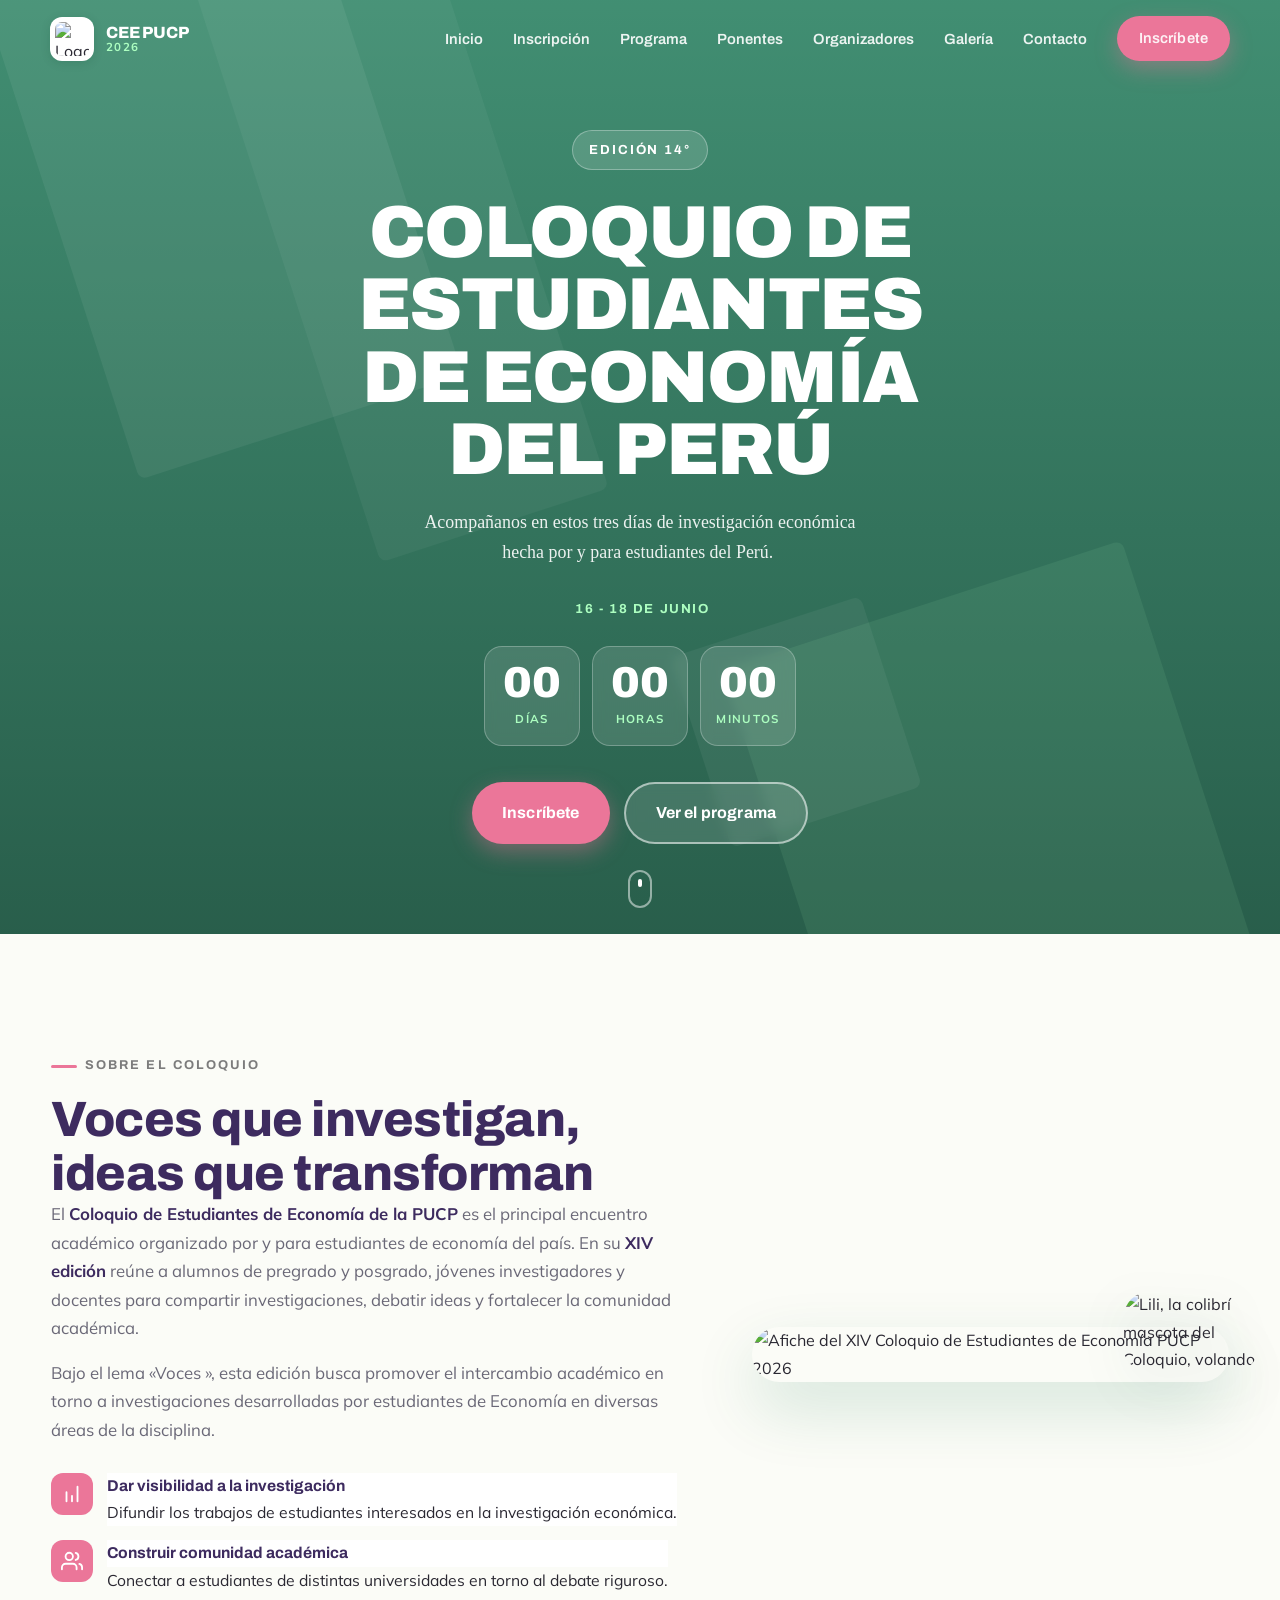
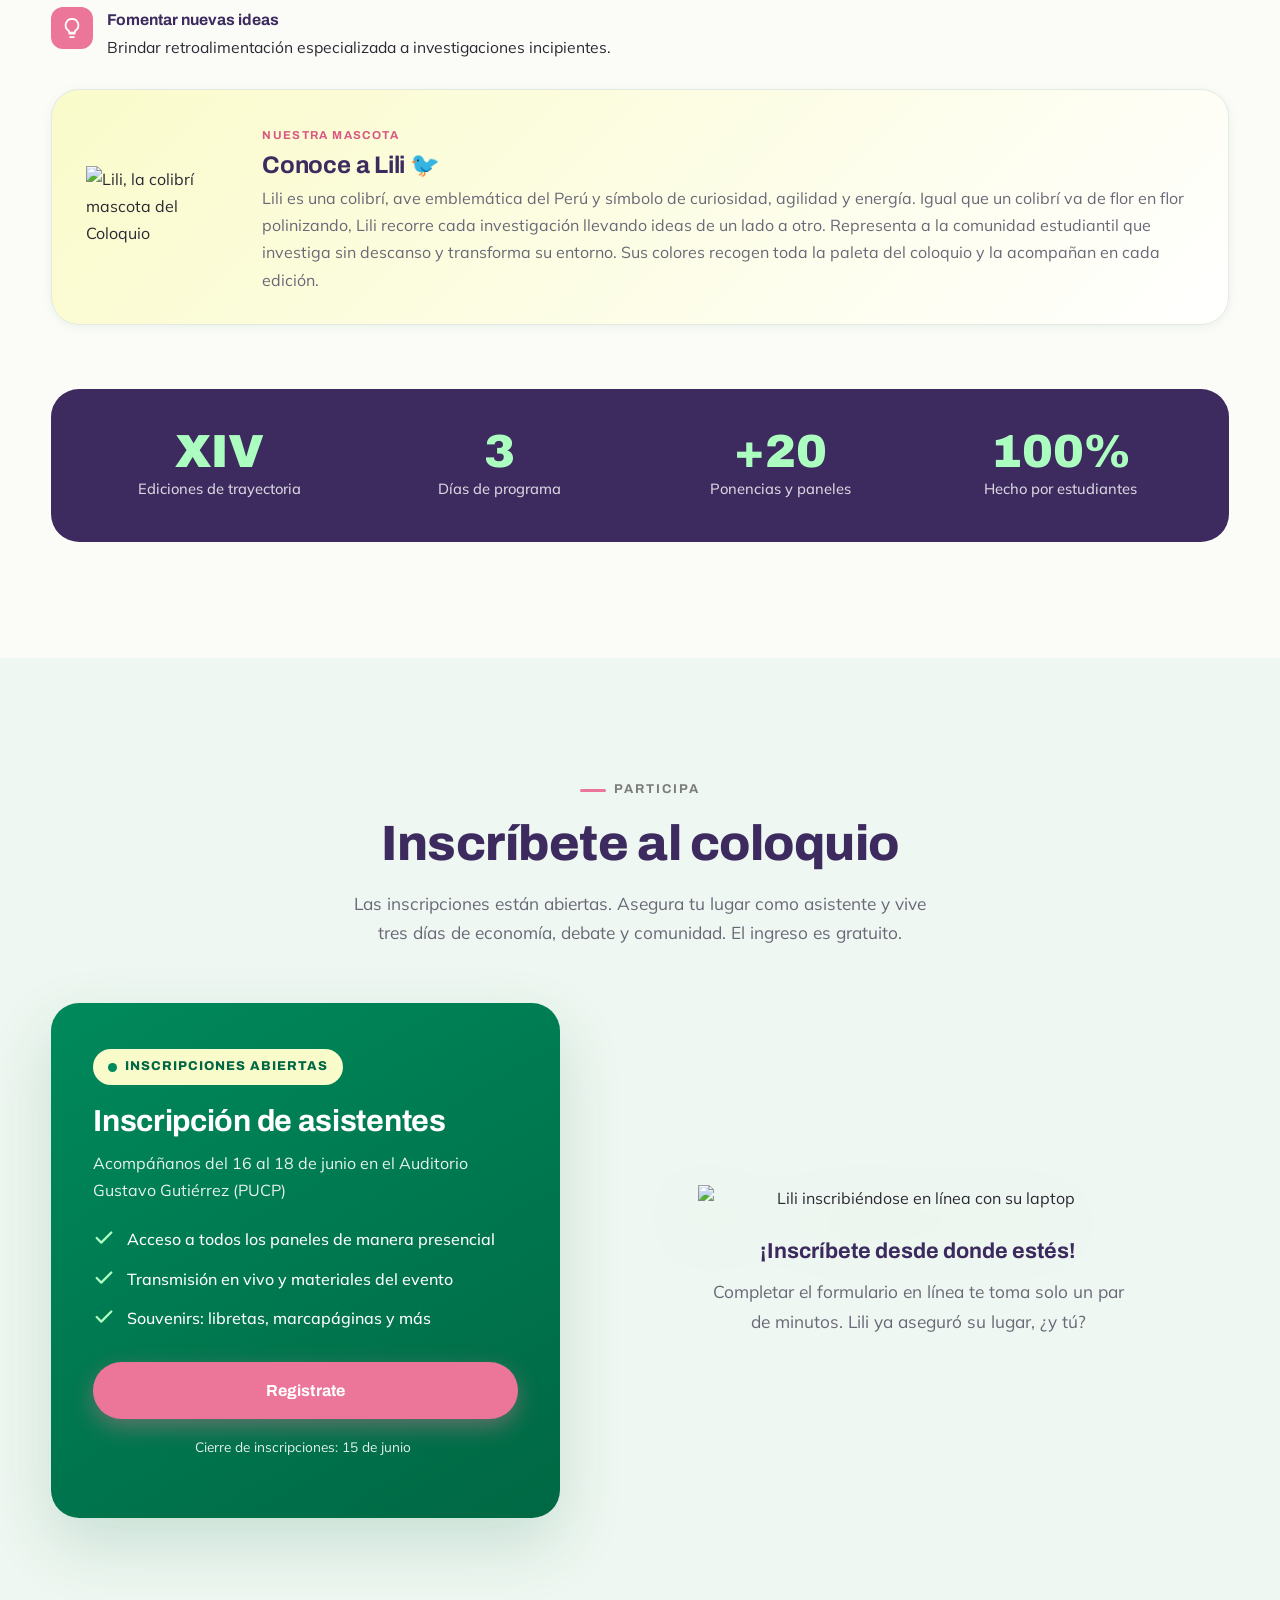
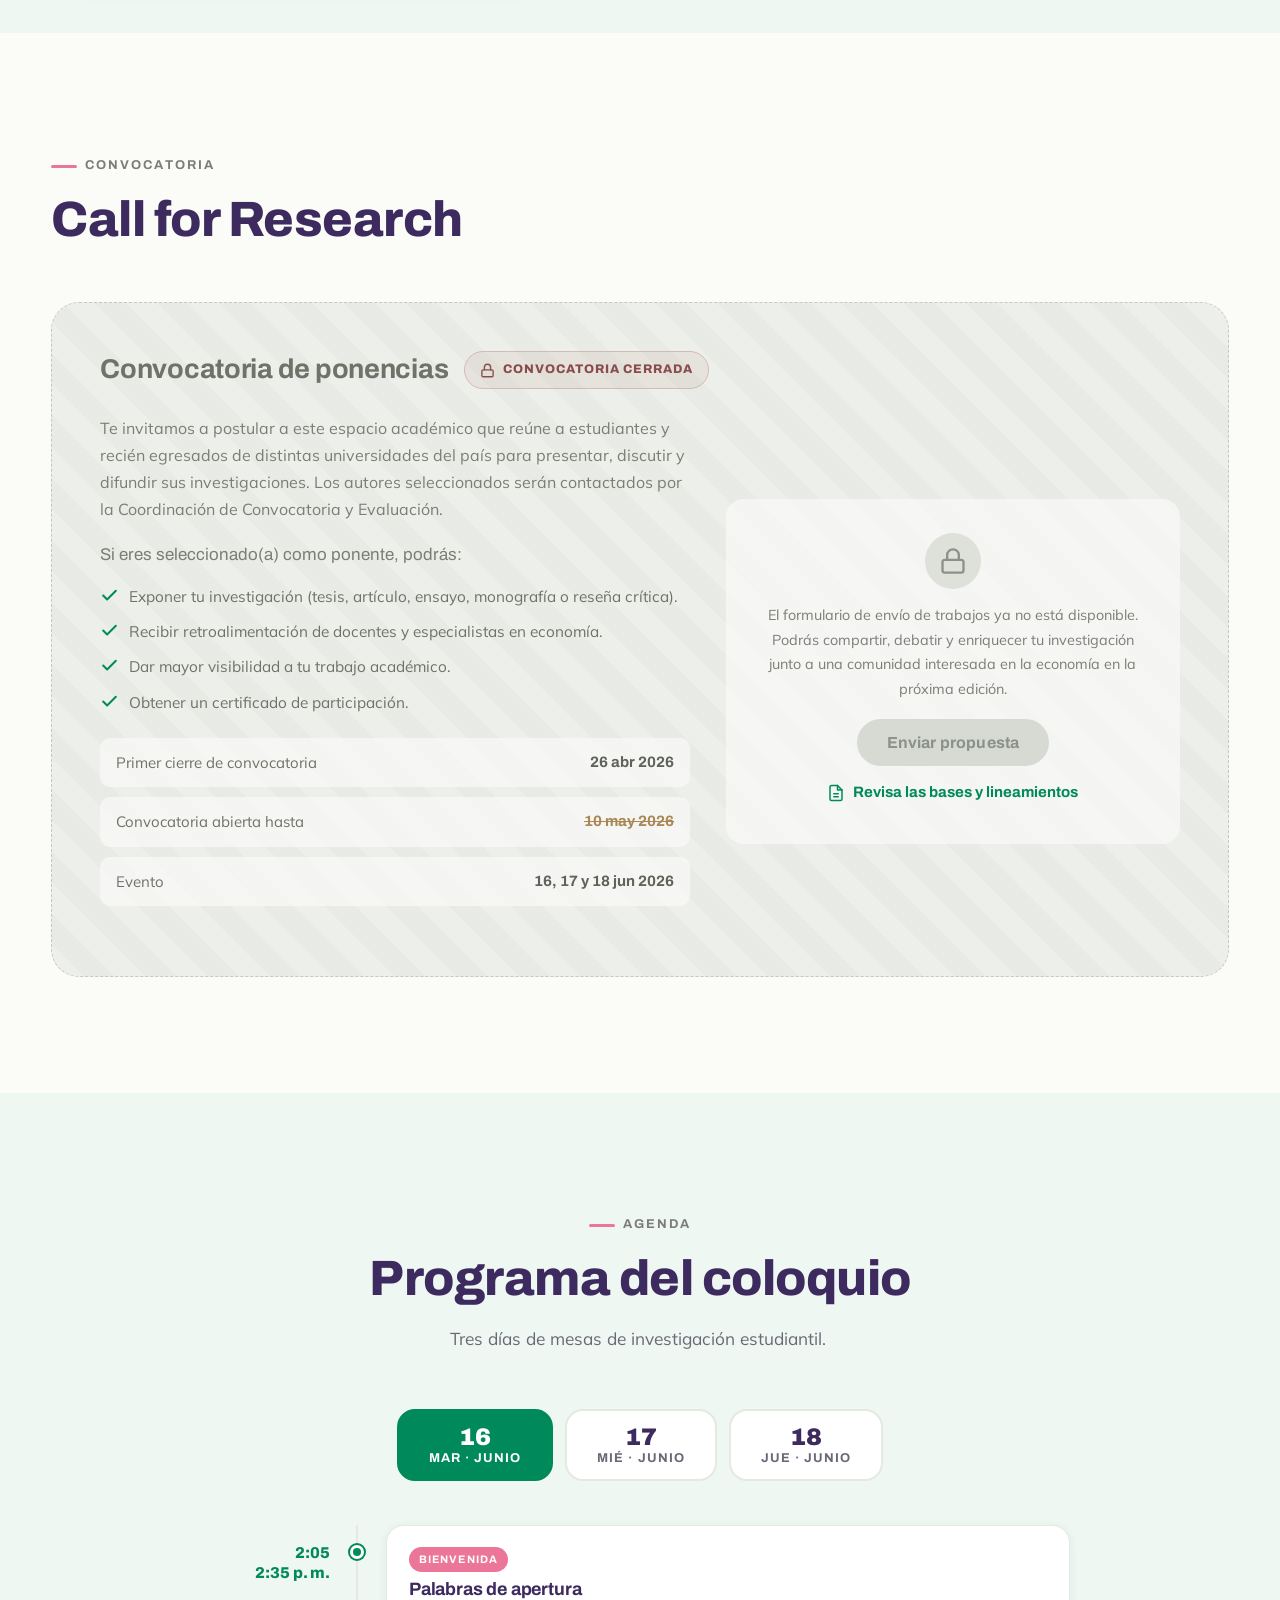
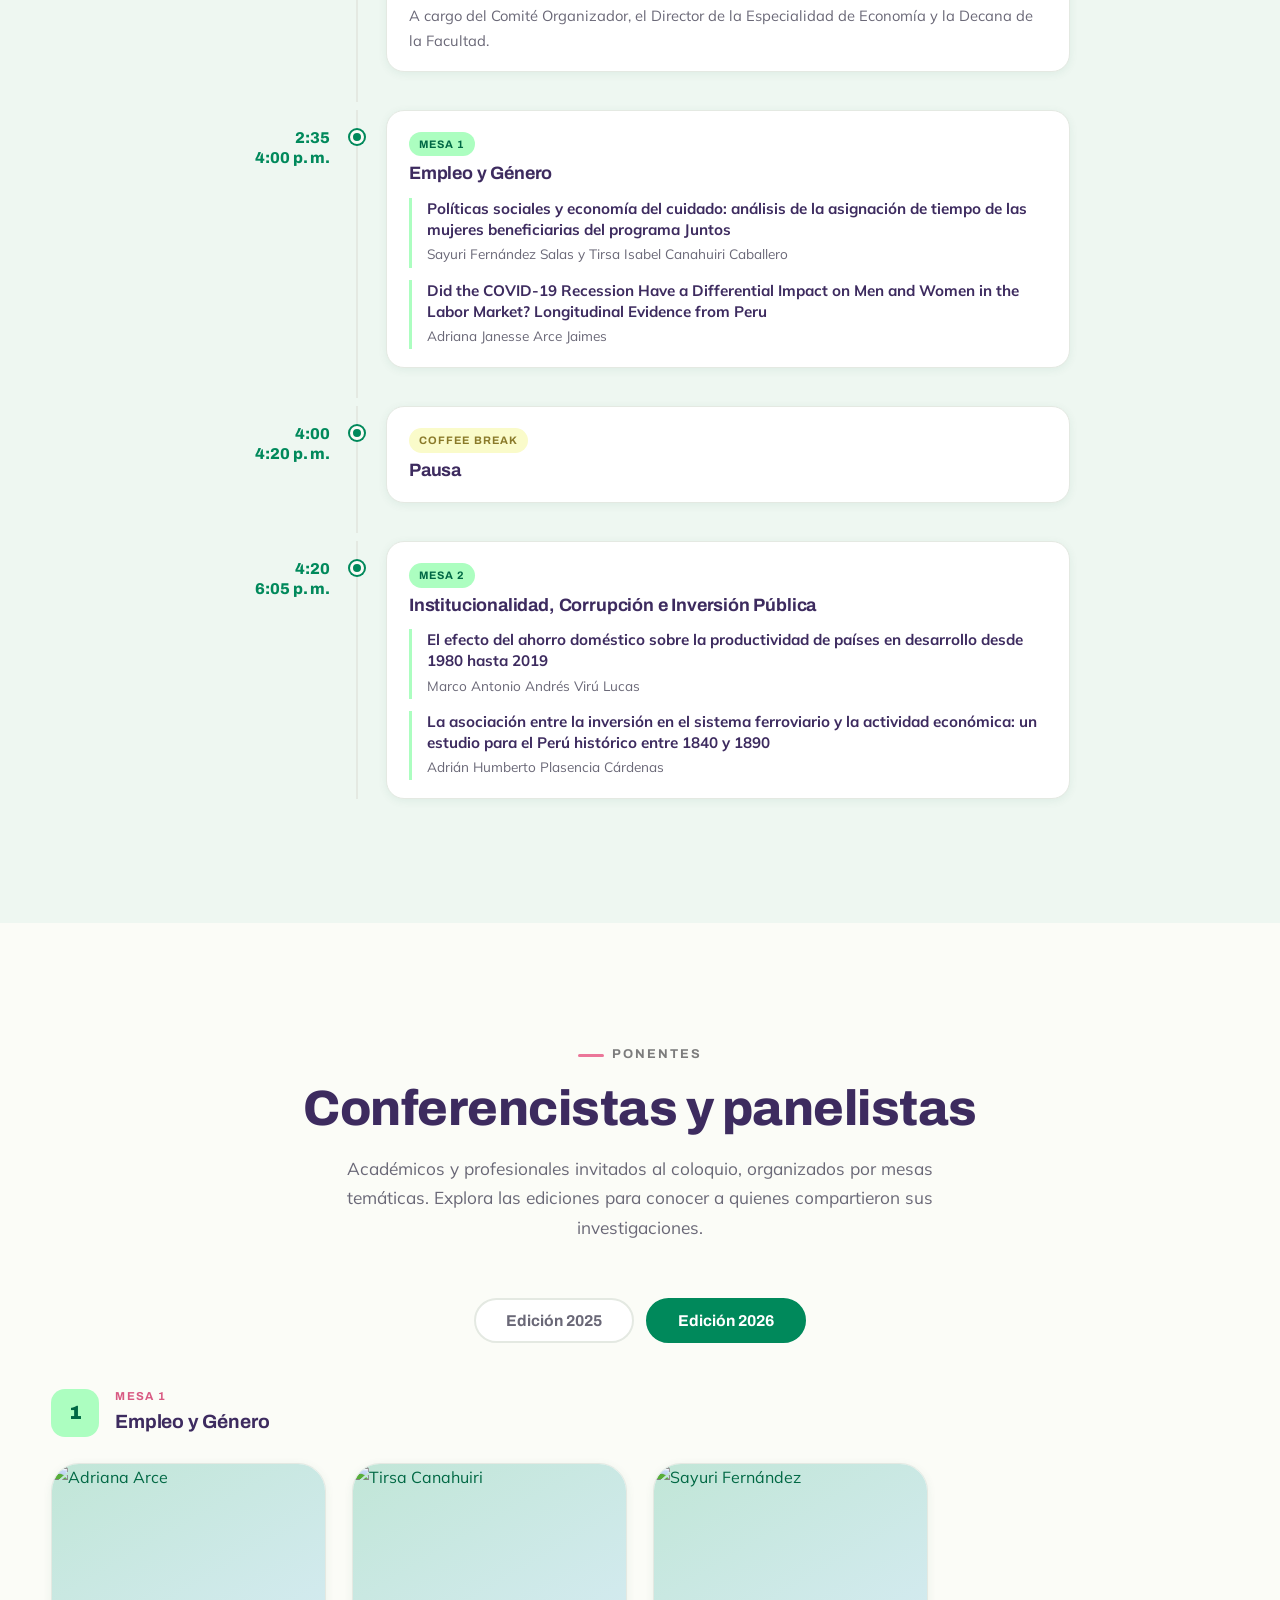
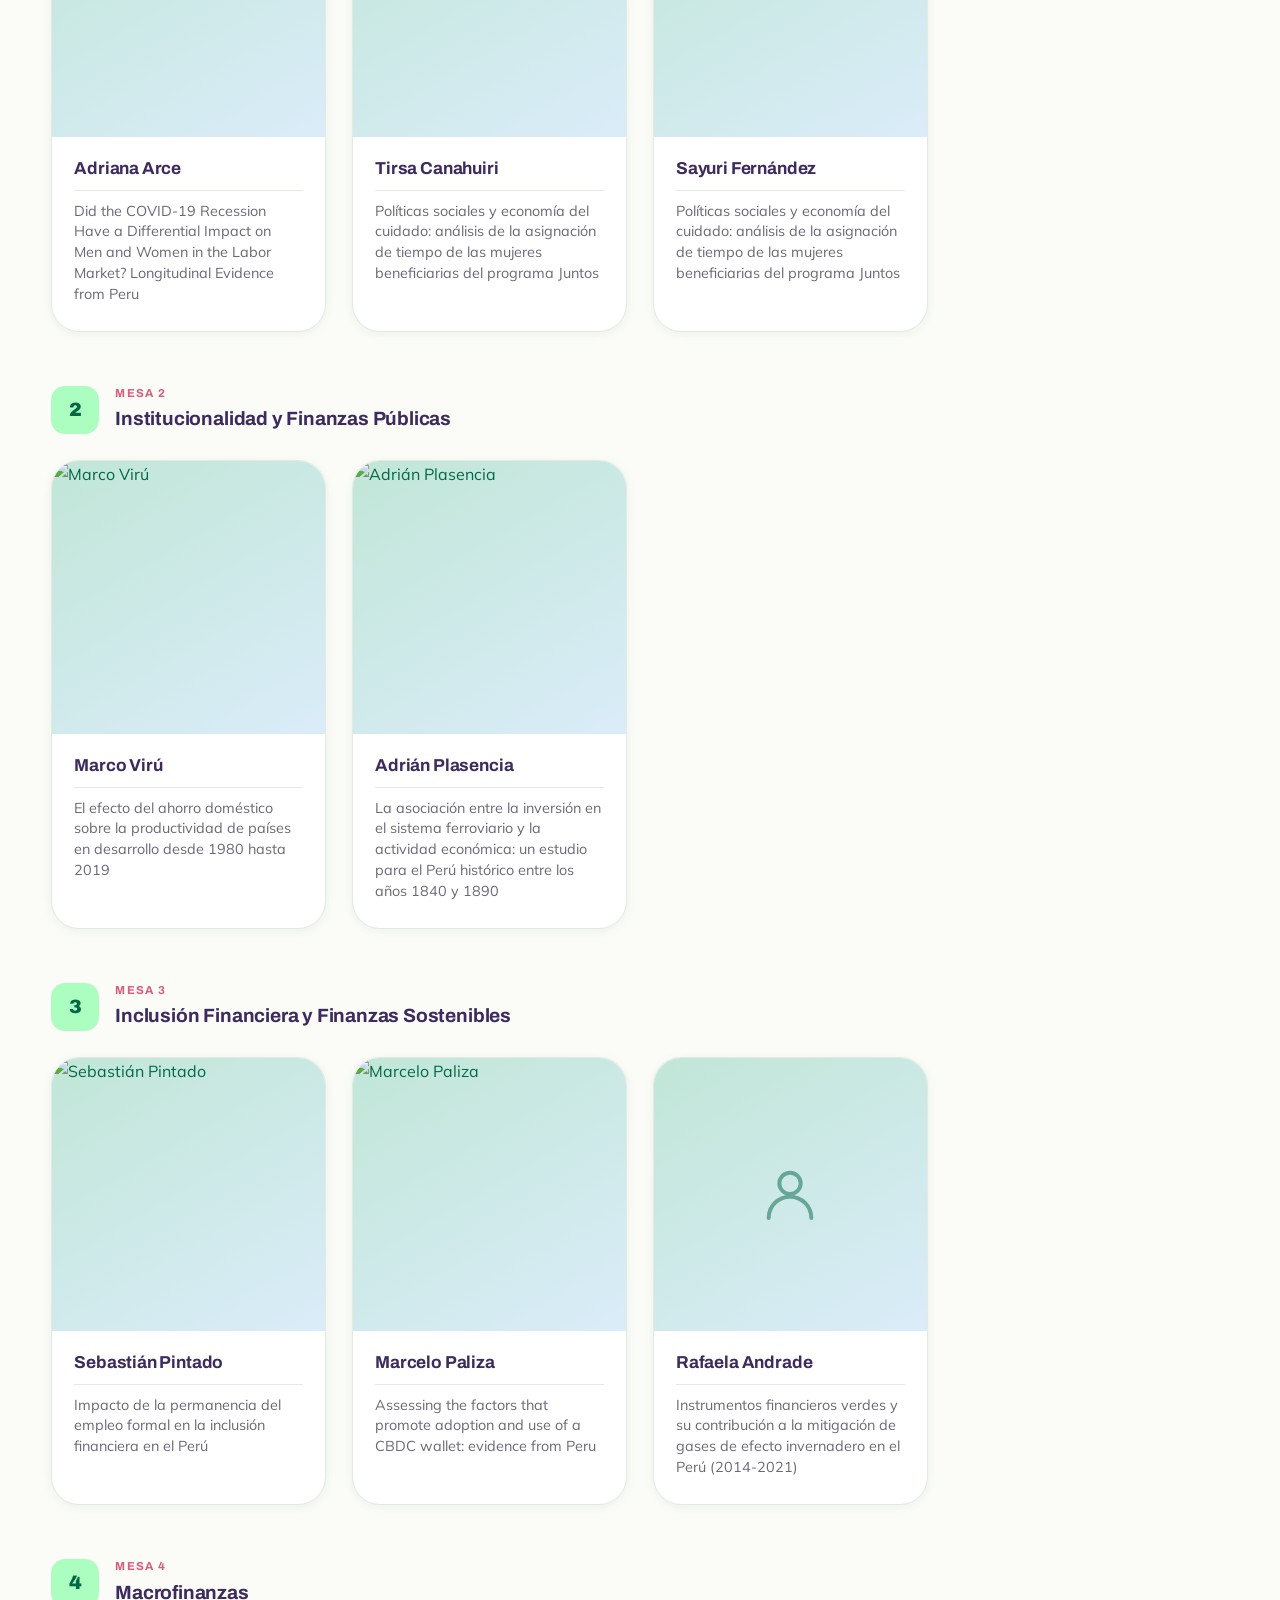
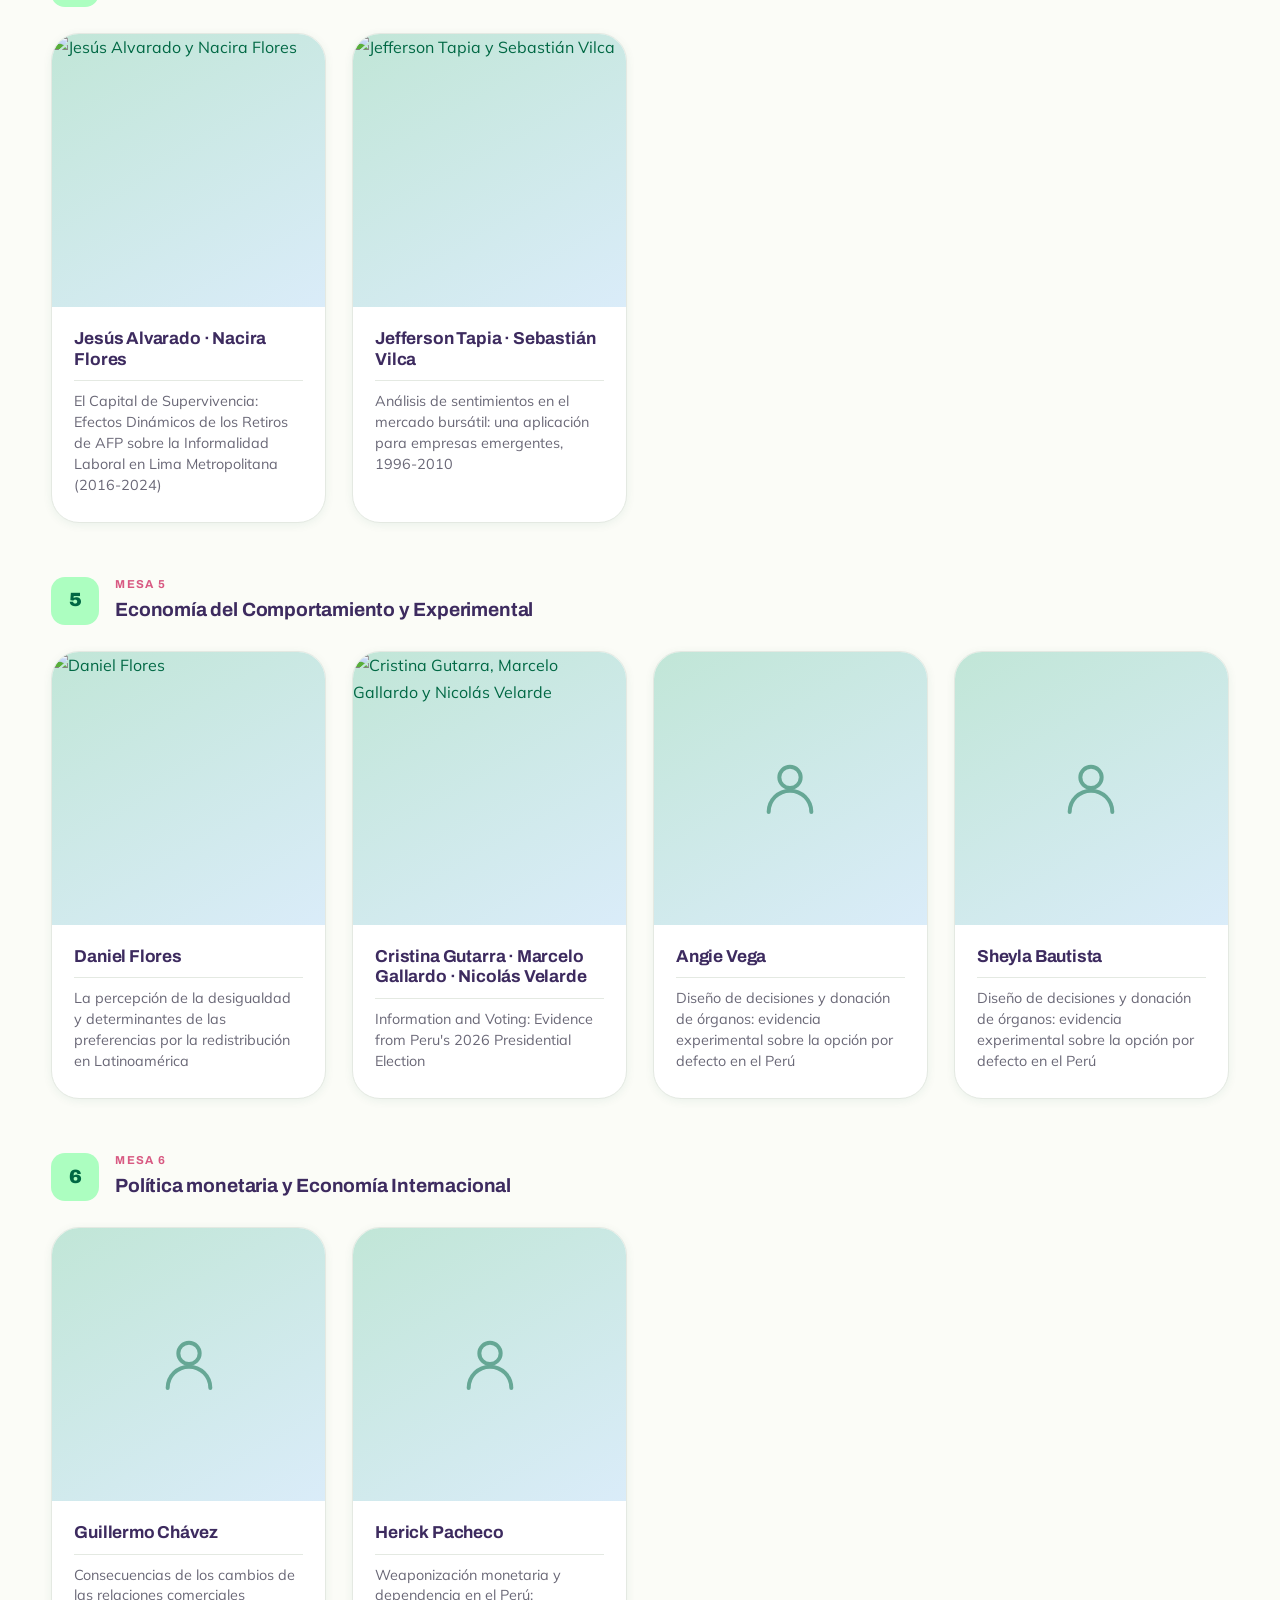
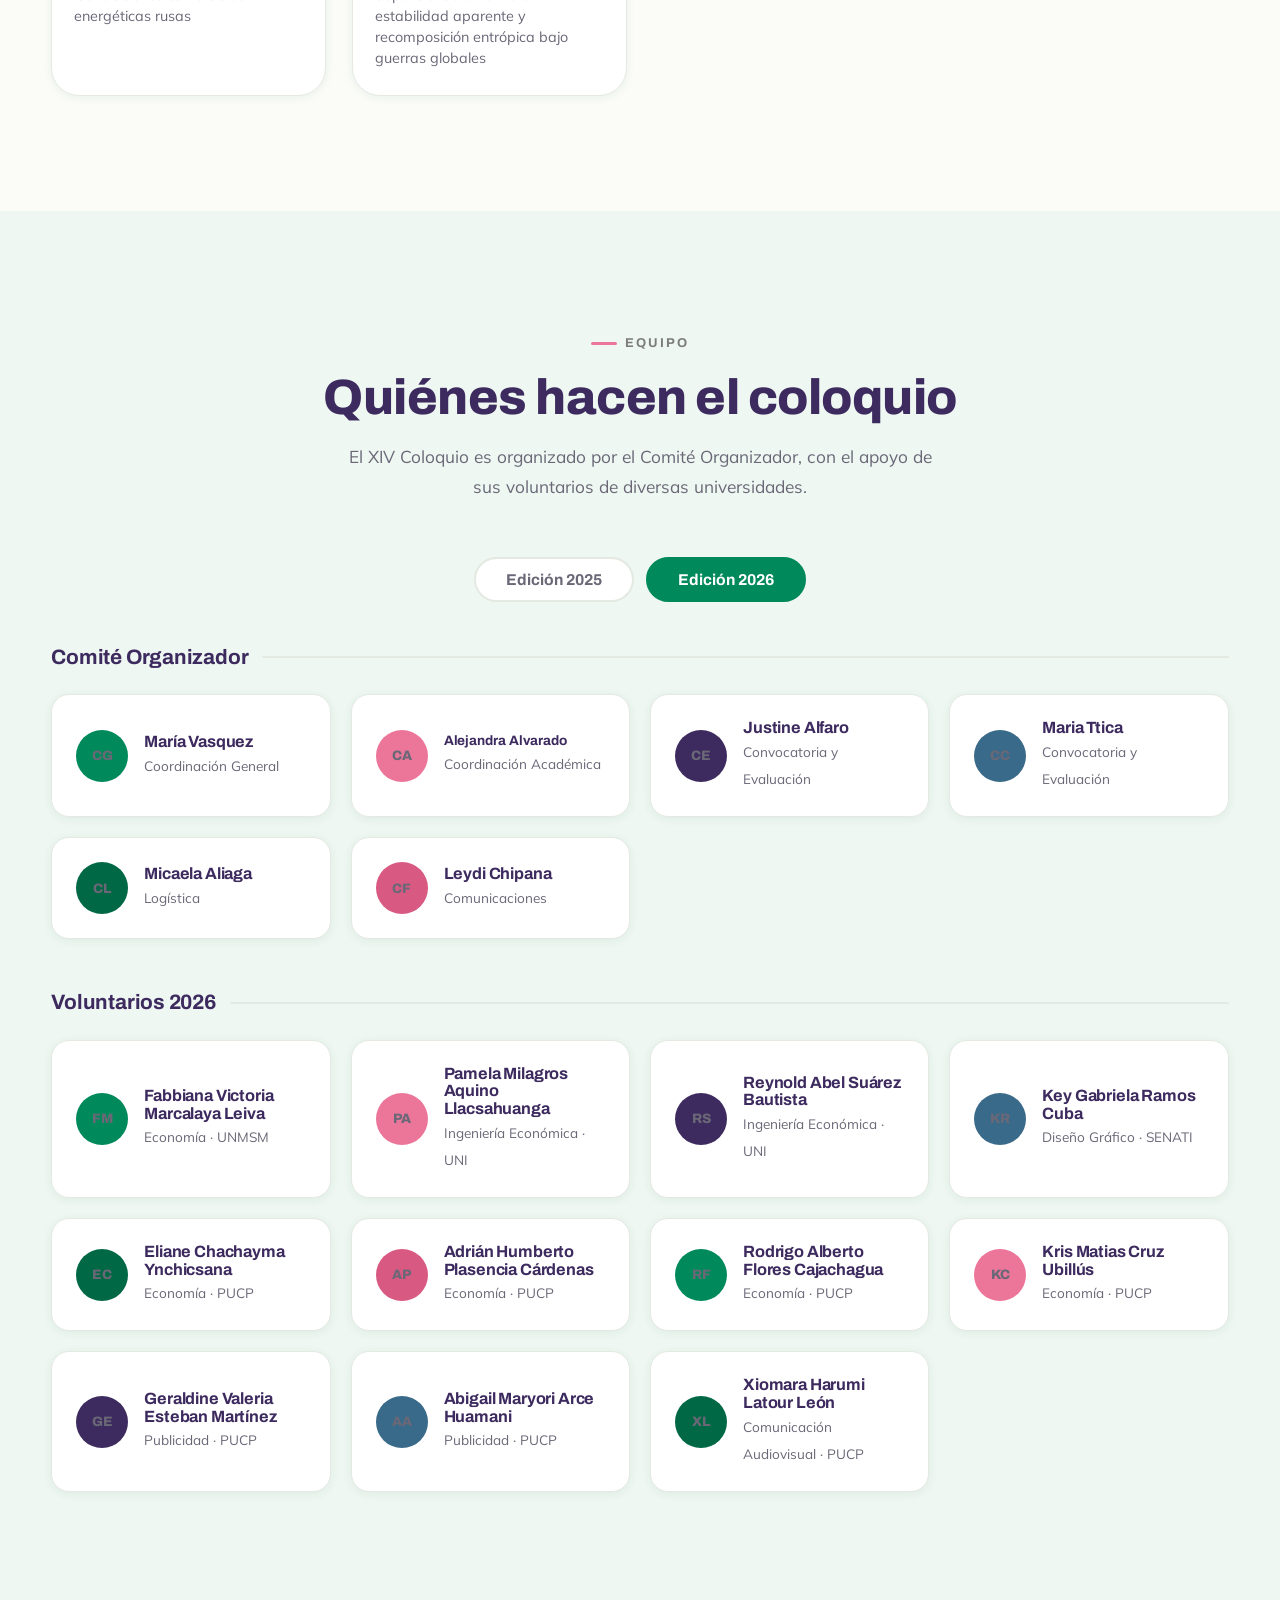
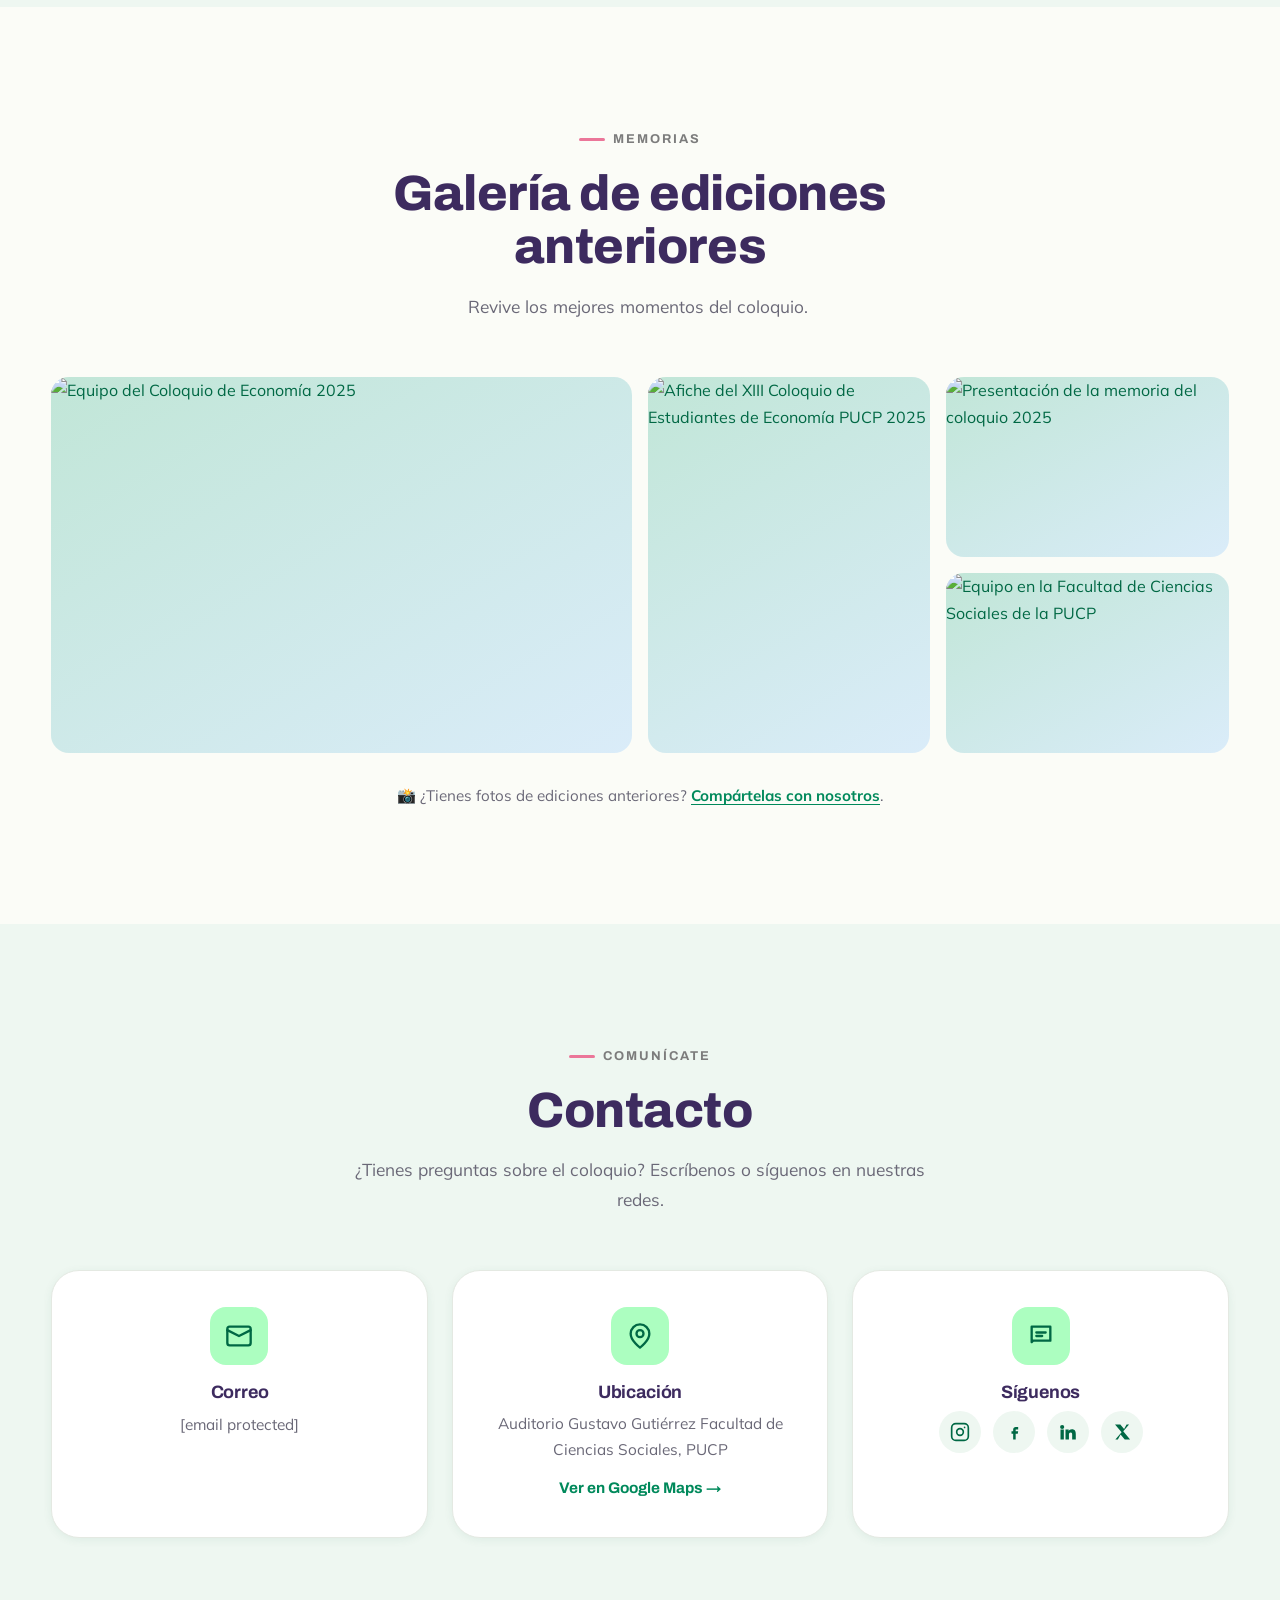
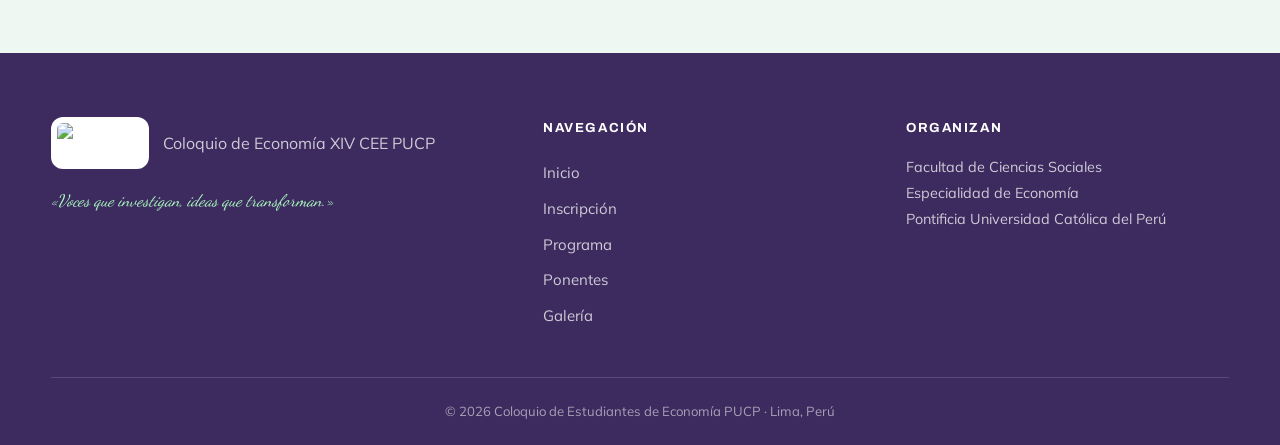
==== index.html @ f010db19 "Add files via upload" ====
<!DOCTYPE html>
<html lang="es">

<head>
  <meta charset="UTF-8" />
  <meta name="viewport" content="width=device-width, initial-scale=1.0" />
  <title>XIV Coloquio de Estudiantes de Economía PUCP · 2026</title>
  <meta name="description"
    content="XIV Coloquio de Estudiantes de Economía de la PUCP — 16, 17 y 18 de junio de 2026. «Voces que investigan, ideas que transforman.» Inscripciones abiertas." />

  <!-- ====== Tipografía: Archivo (títulos) + Mulish (cuerpo) ====== -->
  <link rel="preconnect" href="https://fonts.googleapis.com" />
  <link rel="preconnect" href="https://fonts.gstatic.com" crossorigin />
  <link
    href="https://fonts.googleapis.com/css2?family=Archivo:wght@500;600;700;800;900&family=Mulish:wght@400;500;600;700;800&display=swap"
    rel="stylesheet" />
  <link rel="stylesheet" href="https://fonts.googleapis.com/css2?family=Merriweather:wght@300;400;500;600;700&display=swap" />
  <link rel="stylesheet" href="https://fonts.googleapis.com/css2?family=Crimson+Text:wght@300;400;500;600;700&display=swap" />
  <link rel="stylesheet" href="https://fonts.googleapis.com/css2?family=Josefin+Sans:wght@300;400;500;600;700&display=swap" />
  <link rel="stylesheet" href="https://fonts.googleapis.com/css2?family=Caveat:wght@300;400;500;600;700&display=swap" />
  <link rel="stylesheet" href="https://fonts.googleapis.com/css2?family=Dancing+Script:wght@300;400;500;600;700&display=swap" />

  <style>
    /* ============================================================
       XIV COLOQUIO DE ESTUDIANTES DE ECONOMÍA PUCP · 2026
       Identidad: mascota Lili (colibrí) + paleta oficial del CEE
       ------------------------------------------------------------
       Paleta:
         Verde claro #C1E6D7 · Verde oscuro #00895B · Verde menta #ACFEC0
         Amarillo crema #FAFBCA · Azul claro #DAECF9 · Púrpura #3D2B5F
         Rosa #EB7699 · Blanco roto #F4F4EC · Negro #373533
       ============================================================ */

    /* ---- Design tokens ---- */
    :root {
      --verde-claro: #C1E6D7;
      --verde: #00895B;
      --verde-osc: #006844;
      --verde-menta: #ACFEC0;
      --amarillo: #FAFBCA;
      --azul-claro: #DAECF9;
      --purpura: #3D2B5F;
      --purpura-2: #2c1f47;
      --rosa: #EB7699;
      --rosa-osc: #d85982;
      --blanco-roto: #F4F4EC;
      --negro: #373533;

      --bg: #FBFCF7;
      --bg-tint: #EEF7F1;
      --surface: #FFFFFF;
      --text: #2A2832;
      --text-muted: #6A6877;
      --line: #E4E9E2;

      --font-display: 'Archivo', system-ui, sans-serif;
      --font-body: 'Mulish', system-ui, sans-serif;

      --r-sm: 10px;
      --r-md: 18px;
      --r-lg: 28px;
      --r-pill: 999px;

      --sh-sm: 0 2px 10px rgba(0, 104, 68, .07);
      --sh-md: 0 12px 34px rgba(0, 104, 68, .12);
      --sh-lg: 0 26px 64px rgba(0, 104, 68, .16);

      --ease: cubic-bezier(.22, .61, .36, 1);
      --t: .28s var(--ease);

      --container: 1180px;
    }

    /* ---- Reset ---- */
    *,
    *::before,
    *::after {
      box-sizing: border-box;
      margin: 0;
      padding: 0;
    }

    html {
      scroll-behavior: smooth;
      scroll-padding-top: 86px;
      -webkit-text-size-adjust: 100%;
    }

    body {
      font-family: var(--font-body);
      background: var(--bg);
      color: var(--text);
      line-height: 1.7;
      overflow-x: hidden;
      -webkit-font-smoothing: antialiased;
    }

    img {
      max-width: 100%;
      display: block;
    }

    a {
      color: inherit;
      text-decoration: none;
    }

    ul {
      list-style: none;
    }

    button {
      cursor: pointer;
      border: none;
      background: none;
      font-family: inherit;
    }

    h1, h2, h3, h4 {
      font-family: var(--font-display);
      line-height: 1.08;
      color: var(--purpura);
      letter-spacing: -.01em;
    }

    /* ---- Layout utilities ---- */
    .container {
      width: min(var(--container), 92%);
      margin-inline: auto;
    }

    .section {
      padding: clamp(64px, 9vw, 116px) 0;
      position: relative;
    }

    .section--tint {
      background: var(--bg-tint);
    }

    .sec-head {
      max-width: 720px;
      margin-bottom: 56px;
    }

    .sec-head.center {
      margin-inline: auto;
      text-align: center;
    }

    .eyebrow {
      display: inline-flex;
      align-items: center;
      gap: 8px;
      font-family: var(--font-display);
      font-size: .8rem;
      font-weight: 700;
      text-transform: uppercase;
      letter-spacing: .16em;
      color: var(--verde);
      margin-bottom: 16px;
    }

    .eyebrow::before {
      content: "";
      width: 26px;
      height: 3px;
      border-radius: 3px;
      background: var(--rosa);
    }

    .center .eyebrow {
      justify-content: center;
    }

    .sec-title {
      font-size: clamp(1.9rem, 4.4vw, 3.1rem);
      font-weight: 800;
      color: var(--purpura);
    }

    .sec-lead {
      margin-top: 18px;
      font-size: 1.08rem;
      color: var(--text-muted);
      max-width: 60ch;
    }

    .center .sec-lead {
      margin-inline: auto;
    }

    /* ---- Buttons ---- */
    .btn {
      display: inline-flex;
      align-items: center;
      justify-content: center;
      gap: 9px;
      padding: 15px 30px;
      border-radius: var(--r-pill);
      font-family: var(--font-display);
      font-size: 1rem;
      font-weight: 700;
      letter-spacing: .01em;
      transition: transform var(--t), box-shadow var(--t), background var(--t), color var(--t);
      white-space: nowrap;
    }

    .btn svg { width: 19px; height: 19px; }

    .btn--rosa {
      background: var(--rosa);
      color: #fff;
      box-shadow: 0 8px 22px rgba(235, 118, 153, .4);
    }

    .btn--rosa:hover {
      background: var(--rosa-osc);
      transform: translateY(-3px);
      box-shadow: 0 14px 30px rgba(235, 118, 153, .5);
    }

    .btn--verde {
      background: var(--verde);
      color: #fff;
      box-shadow: 0 8px 22px rgba(0, 137, 91, .3);
    }

    .btn--verde:hover {
      background: var(--verde-osc);
      transform: translateY(-3px);
      box-shadow: 0 14px 30px rgba(0, 137, 91, .42);
    }

    .btn--ghost {
      background: rgba(255, 255, 255, .12);
      border: 2px solid rgba(255, 255, 255, .55);
      color: #fff;
      backdrop-filter: blur(6px);
    }

    .btn--ghost:hover {
      background: rgba(255, 255, 255, .22);
      border-color: #fff;
      transform: translateY(-3px);
    }

    .btn--outline {
      background: transparent;
      border: 2px solid var(--verde);
      color: var(--verde);
    }

    .btn--outline:hover {
      background: var(--verde);
      color: #fff;
      transform: translateY(-3px);
    }

    .btn--disabled {
      background: #D6DAD3;
      color: #8C9189;
      box-shadow: none;
      cursor: not-allowed;
      pointer-events: none;
    }

    /* ============================================================
       NAVBAR — fija, blanca, con sombra al hacer scroll
       ============================================================ */
    .nav {
      position: fixed;
      inset: 0 0 auto 0;
      z-index: 100;
      padding: 16px 0;
      transition: background var(--t), box-shadow var(--t), padding var(--t);
    }

    .nav.scrolled {
      background: rgba(255, 255, 255, .92);
      backdrop-filter: blur(14px);
      box-shadow: 0 2px 20px rgba(0, 104, 68, .1);
      padding: 9px 0;
    }

    .nav-inner {
      width: min(var(--container), 94%);
      margin-inline: auto;
      display: flex;
      align-items: center;
      justify-content: space-between;
      gap: 20px;
    }

    .brand {
      display: flex;
      align-items: center;
      gap: 12px;
    }

    .brand img {
      height: 44px;
      width: 44px;
      object-fit: contain;
      background: #fff;
      border-radius: 12px;
      padding: 5px;
      box-shadow: 0 2px 10px rgba(0,60,40,.15);
    }

    .brand-txt {
      display: flex;
      flex-direction: column;
      line-height: 1.05;
    }

    .brand-txt strong {
      font-family: var(--font-display);
      font-weight: 800;
      font-size: 1.02rem;
      color: var(--purpura);
      letter-spacing: -.01em;
      white-space: nowrap;
    }

    .nav:not(.scrolled) .brand-txt strong { color: #fff; }

    .brand-txt span {
      font-size: .72rem;
      font-weight: 700;
      letter-spacing: .12em;
      text-transform: uppercase;
      color: var(--verde);
    }

    .nav:not(.scrolled) .brand-txt span { color: var(--verde-menta); }

    /* link colors flip depending on whether nav is over the hero or scrolled */
    .nav-links {
      display: flex;
      align-items: center;
      gap: 30px;
    }

    .nav-links a {
      font-family: var(--font-display);
      font-size: .92rem;
      font-weight: 600;
      color: rgba(255, 255, 255, .9);
      position: relative;
      transition: color var(--t);
    }

    .nav-links a::after {
      content: "";
      position: absolute;
      left: 0;
      bottom: -6px;
      width: 0;
      height: 2px;
      border-radius: 2px;
      background: var(--rosa);
      transition: width var(--t);
    }

    .nav-links a:hover::after,
    .nav-links a.active::after {
      width: 100%;
    }

    .nav.scrolled .nav-links a {
      color: var(--text);
    }

    .nav.scrolled .nav-links a:hover,
    .nav.scrolled .nav-links a.active {
      color: var(--verde);
    }

    .nav-cta {
      padding: 10px 22px;
      font-size: .9rem;
    }

    .nav-toggle {
      display: none;
      flex-direction: column;
      gap: 5px;
      padding: 6px;
      z-index: 120;
    }

    .nav-toggle span {
      display: block;
      width: 26px;
      height: 2.5px;
      border-radius: 2px;
      background: #fff;
      transition: transform var(--t), opacity var(--t), background var(--t);
    }

    .nav.scrolled .nav-toggle span { background: var(--purpura); }
    .nav-toggle.open span { background: #fff; }
    .nav-toggle.open span:nth-child(1) { transform: translateY(7.5px) rotate(45deg); }
    .nav-toggle.open span:nth-child(2) { opacity: 0; }
    .nav-toggle.open span:nth-child(3) { transform: translateY(-7.5px) rotate(-45deg); }

    /* ============================================================
       HERO
       ============================================================ */
    .hero {
      position: relative;
      min-height: 100vh;
      display: flex;
      align-items: center;
      padding: 130px 0 90px;
      background:
        linear-gradient(rgba(0, 104, 68, .74), rgba(0, 64, 42, .84)),
        url('assets/afiche_vertical_2026.png') center / cover no-repeat;
      overflow: hidden;
    }

    /* paneles translúcidos en ángulo — guiño al afiche oficial */
    .hero-panels { position: absolute; inset: 0; pointer-events: none; overflow: hidden; }

    .hero-panels i {
      position: absolute;
      background: rgba(255, 255, 255, .06);
      border-radius: 8px;
      transform: rotate(-18deg);
    }

    .hero-panels i:nth-child(1) { width: 340px; height: 520px; top: -80px; left: 4%; }
    .hero-panels i:nth-child(2) { width: 240px; height: 600px; top: -60px; left: 22%; background: rgba(255, 255, 255, .045); }
    .hero-panels i:nth-child(3) { width: 420px; height: 460px; bottom: -120px; right: 6%; background: rgba(172, 254, 192, .08); }
    .hero-panels i:nth-child(4) { width: 200px; height: 200px; bottom: 12%; right: 30%; background: rgba(255, 255, 255, .05); }

    .hero-inner {
      position: relative;
      z-index: 2;
      width: min(var(--container), 92%);
      margin-inline: auto;
      display: grid;
      grid-template-columns: 1fr;
      gap: 40px;
      align-items: center;
      justify-items: center;
      text-align: center;
    }

    .hero-edition {
      display: inline-flex;
      align-items: center;
      gap: 10px;
      font-family: var(--font-display);
      font-size: .82rem;
      font-weight: 700;
      letter-spacing: .14em;
      text-transform: uppercase;
      color: #fff;
      background: rgba(255, 255, 255, .14);
      border: 1px solid rgba(255, 255, 255, .3);
      padding: 8px 16px;
      border-radius: var(--r-pill);
      margin-bottom: 26px;
    }

    .hero-edition b { color: var(--amarillo); font-weight: 800; }

    .hero h1 {
      color: #fff;
      font-weight: 900;
      font-size: clamp(2.5rem, 6vw, 4.6rem);
      text-transform: uppercase;
      letter-spacing: -.02em;
      line-height: .98;
      text-wrap: balance;
    }

    .hero h1 .accent { color: var(--amarillo); }

    .hero-sub {
      margin-top: 22px;
      margin-inline: auto;
      max-width: 52ch;
      font-size: 1.12rem;
      color: rgba(255, 255, 255, .9);
      font-weight: 500;
    }

    .hero-meta {
      display: flex;
      flex-wrap: wrap;
      gap: 12px;
      margin-top: 30px;
    }

    .hero-chip {
      display: inline-flex;
      align-items: center;
      gap: 9px;
      background: rgba(255, 255, 255, .12);
      border: 1px solid rgba(255, 255, 255, .26);
      border-radius: var(--r-pill);
      padding: 9px 18px;
      font-weight: 600;
      font-size: .96rem;
      color: #fff;
    }

    .hero-chip svg { width: 18px; height: 18px; color: var(--verde-menta); }

    /* Cuenta regresiva del hero */
    .hero-meta { flex-direction: column; align-items: center; }
    .cd-cap {
      font-family: var(--font-display);
      font-size: .82rem;
      font-weight: 700;
      letter-spacing: .12em;
      text-transform: uppercase;
      color: var(--verde-menta);
      margin-bottom: 14px;
    }
    .hero-countdown { display: flex; gap: 12px; flex-wrap: wrap; justify-content: center; }
    .cd-box {
      background: rgba(255, 255, 255, .12);
      border: 1px solid rgba(255, 255, 255, .26);
      border-radius: var(--r-md);
      padding: 14px 10px;
      min-width: 96px;
      text-align: center;
      backdrop-filter: blur(6px);
    }
    .cd-box b {
      display: block;
      font-family: var(--font-display);
      font-weight: 900;
      font-size: clamp(2rem, 4vw, 2.7rem);
      color: #fff;
      line-height: 1;
      font-variant-numeric: tabular-nums;
    }
    .cd-box span {
      font-size: .72rem;
      font-weight: 700;
      letter-spacing: .12em;
      text-transform: uppercase;
      color: var(--verde-menta);
    }

    .hero-ctas {
      display: flex;
      flex-wrap: wrap;
      gap: 14px;
      margin-top: 36px;
      justify-content: center;
    }

    /* Lili en el hero */
    .hero-lili {
      position: relative;
      display: flex;
      justify-content: center;
      align-items: center;
    }

    .hero-lili::before {
      content: "";
      position: absolute;
      width: 118%;
      aspect-ratio: 1;
      border-radius: 50%;
      background: radial-gradient(circle, rgba(172, 254, 192, .42) 0%, rgba(172, 254, 192, 0) 68%);
    }

    .hero-lili img {
      position: relative;
      width: 100%;
      max-width: 440px;
      filter: drop-shadow(0 30px 50px rgba(0, 60, 40, .35));
      animation: lili-float 5.5s var(--ease) infinite;
    }

    @keyframes lili-float {
      0%, 100% { transform: translateY(0) rotate(-1deg); }
      50% { transform: translateY(-22px) rotate(1deg); }
    }

    @media (prefers-reduced-motion: reduce) {
      .hero-lili img { animation: none; }
    }

    .hero-scroll {
      position: absolute;
      bottom: 26px;
      left: 50%;
      transform: translateX(-50%);
      z-index: 3;
      width: 24px;
      height: 38px;
      border: 2px solid rgba(255, 255, 255, .5);
      border-radius: 12px;
    }

    .hero-scroll::after {
      content: "";
      position: absolute;
      top: 7px;
      left: 50%;
      transform: translateX(-50%);
      width: 4px;
      height: 8px;
      background: #fff;
      border-radius: 2px;
      animation: scroll-dot 1.6s var(--ease) infinite;
    }

    @keyframes scroll-dot {
      0%, 100% { top: 7px; opacity: 1; }
      60% { top: 18px; opacity: .3; }
    }

    /* ---- Reveal on scroll ---- */
    .reveal {
      opacity: 0;
      transform: translateY(28px);
      transition: opacity .6s var(--ease), transform .6s var(--ease);
    }

    .reveal.in {
      opacity: 1;
      transform: none;
    }

    /* ============================================================
       SOBRE EL COLOQUIO + LILI
       ============================================================ */
    .about-grid {
      display: grid;
      grid-template-columns: 1.15fr .85fr;
      gap: 56px;
      align-items: center;
    }

    .about-text p { margin-bottom: 16px; color: var(--text-muted); font-size: 1.05rem; }
    .about-text p strong { color: var(--purpura); }

    .about-goals {
      display: grid;
      gap: 14px;
      margin-top: 28px;
    }

    .goal {
      display: flex;
      gap: 14px;
      align-items: flex-start;
    }

    .goal-ico {
      flex-shrink: 0;
      width: 42px;
      height: 42px;
      border-radius: 12px;
      display: grid;
      place-items: center;
      background: var(--verde-menta);
      color: var(--verde-osc);
    }

    .goal-ico svg { width: 22px; height: 22px; }
    .goal p { margin: 0; font-size: .98rem; color: var(--text); }
    .goal p strong { color: var(--purpura); display: block; font-family: var(--font-display); }

    .about-poster {
      position: relative;
      border-radius: var(--r-lg);
      overflow: visible;
      box-shadow: var(--sh-lg);
      transition: transform var(--t);
    }

    .about-poster:hover { transform: translateY(-6px); }
    .about-poster > img { width: 100%; height: auto; display: block; border-radius: var(--r-lg); }
    .about-poster img.about-lili-fly {
      position: absolute;
      top: -36px;
      right: -30px;
      width: 136px;
      height: auto;
      z-index: 3;
      filter: drop-shadow(0 16px 24px rgba(0, 60, 40, .32));
      animation: lili-fly 5s var(--ease) infinite;
    }
    @keyframes lili-fly {
      0%, 100% { transform: translate(0, 0) rotate(-5deg); }
      50% { transform: translate(-12px, -18px) rotate(4deg); }
    }
    @media (prefers-reduced-motion: reduce) { .about-poster img.about-lili-fly { animation: none; } }

    /* Tarjeta de Lili */
    .lili-card {
      margin-top: 28px;
      display: grid;
      grid-template-columns: auto 1fr;
      gap: 26px;
      align-items: center;
      background: linear-gradient(135deg, var(--amarillo), #fff);
      border: 1px solid var(--line);
      border-radius: var(--r-lg);
      padding: 30px 34px;
      box-shadow: var(--sh-sm);
    }

    .lili-card-img {
      width: 150px;
      flex-shrink: 0;
      animation: lili-float 6s var(--ease) infinite;
    }

    .lili-card h3 {
      font-size: 1.5rem;
      margin-bottom: 6px;
    }

    .lili-card .tag {
      display: inline-block;
      font-family: var(--font-display);
      font-size: .72rem;
      font-weight: 700;
      letter-spacing: .12em;
      text-transform: uppercase;
      color: var(--rosa-osc);
      margin-bottom: 8px;
    }

    .lili-card p { color: var(--text-muted); font-size: 1rem; }

    /* Banda de stats */
    .stats {
      display: grid;
      grid-template-columns: repeat(4, 1fr);
      gap: 24px;
      margin-top: 64px;
      padding: 40px;
      background: var(--purpura);
      border-radius: var(--r-lg);
      color: #fff;
    }

    .stat { text-align: center; }
    .stat b {
      display: block;
      font-family: var(--font-display);
      font-weight: 900;
      font-size: clamp(2rem, 4vw, 2.9rem);
      color: var(--verde-menta);
      line-height: 1;
    }
    .stat span { font-size: .92rem; color: rgba(255, 255, 255, .8); font-weight: 500; }

    /* ============================================================
       INSCRIPCIÓN
       ============================================================ */
    .insc-wrap {
      display: grid;
      grid-template-columns: .9fr 1.1fr;
      gap: 48px;
      align-items: center;
    }

    .insc-card {
      background: linear-gradient(150deg, var(--verde) 0%, var(--verde-osc) 100%);
      color: #fff;
      border-radius: var(--r-lg);
      padding: 46px 42px;
      box-shadow: var(--sh-lg);
      position: relative;
      overflow: hidden;
    }

    .insc-card .badge-open {
      display: inline-flex;
      align-items: center;
      gap: 8px;
      background: var(--amarillo);
      color: var(--verde-osc);
      font-family: var(--font-display);
      font-weight: 800;
      font-size: .8rem;
      letter-spacing: .08em;
      text-transform: uppercase;
      padding: 7px 15px;
      border-radius: var(--r-pill);
      margin-bottom: 20px;
    }

    .insc-card .badge-open .dot {
      width: 9px; height: 9px; border-radius: 50%;
      background: var(--verde); box-shadow: 0 0 0 0 rgba(0,137,91,.6);
      animation: pulse 1.8s infinite;
    }
    @keyframes pulse { 0%{box-shadow:0 0 0 0 rgba(0,137,91,.5);} 70%{box-shadow:0 0 0 9px rgba(0,137,91,0);} 100%{box-shadow:0 0 0 0 rgba(0,137,91,0);} }

    .insc-card h3 { color: #fff; font-size: 1.9rem; margin-bottom: 12px; }
    .insc-card p { color: rgba(255,255,255,.9); margin-bottom: 14px; }
    .insc-list { display: grid; gap: 12px; margin: 22px 0 30px; }
    .insc-list li { display: flex; gap: 12px; align-items: flex-start; font-weight: 500; }
    .insc-list li svg { flex-shrink: 0; width: 22px; height: 22px; color: var(--verde-menta); margin-top: 1px; }
    .insc-card .btn { width: 100%; }
    .insc-note { margin-top: 16px; font-size: .85rem; color: rgba(255,255,255,.7); text-align: center; }

    /* Pasos del proceso */
    .steps { display: grid; gap: 18px; }
    .step {
      display: grid;
      grid-template-columns: auto 1fr;
      gap: 20px;
      align-items: flex-start;
      background: var(--surface);
      border: 1px solid var(--line);
      border-radius: var(--r-md);
      padding: 22px 24px;
      box-shadow: var(--sh-sm);
      transition: transform var(--t), box-shadow var(--t);
    }
    .step:hover { transform: translateX(6px); box-shadow: var(--sh-md); }
    .step-num {
      width: 44px; height: 44px; border-radius: 50%;
      display: grid; place-items: center;
      background: var(--verde-menta); color: var(--verde-osc);
      font-family: var(--font-display); font-weight: 900; font-size: 1.2rem;
    }
    .step h4 { font-size: 1.12rem; margin-bottom: 3px; }
    .step p { color: var(--text-muted); font-size: .96rem; margin: 0; }

    /* ============================================================
       PAPER SUBMISSION (CONVOCATORIA CERRADA)
       ============================================================ */
    .papers {
      position: relative;
      background: #EDEFEA;
      border: 1px dashed #C4CABF;
      border-radius: var(--r-lg);
      padding: 48px;
      opacity: .92;
    }

    .papers::after {
      content: "";
      position: absolute;
      inset: 0;
      border-radius: var(--r-lg);
      background: repeating-linear-gradient(45deg, transparent, transparent 22px, rgba(120,125,115,.04) 22px, rgba(120,125,115,.04) 44px);
      pointer-events: none;
    }

    .papers-head {
      display: flex;
      flex-wrap: wrap;
      align-items: center;
      gap: 16px;
      margin-bottom: 26px;
    }

    .papers-head h3 { font-size: 1.7rem; color: #6E7268; }

    .badge-closed {
      display: inline-flex;
      align-items: center;
      gap: 8px;
      background: #E6E3DD;
      color: #8a4b4b;
      border: 1px solid #d8b9b9;
      font-family: var(--font-display);
      font-weight: 800;
      font-size: .78rem;
      letter-spacing: .08em;
      text-transform: uppercase;
      padding: 7px 15px;
      border-radius: var(--r-pill);
    }
    .badge-closed svg { width: 15px; height: 15px; }

    .papers-grid {
      display: grid;
      grid-template-columns: 1.3fr 1fr;
      gap: 36px;
      align-items: center;
      position: relative;
      z-index: 1;
    }

    .papers p { color: #7A7E74; margin-bottom: 14px; }
    .papers-meta { display: grid; gap: 10px; margin: 22px 0; }
    .papers-meta div {
      display: flex; justify-content: space-between;
      padding: 12px 16px; background: rgba(255,255,255,.55);
      border-radius: var(--r-sm); font-size: .94rem; color: #6E7268;
    }
    .papers-meta b { font-family: var(--font-display); color: #5f6359; }
    .papers-meta .past { color: #a85; text-decoration: line-through; }

    .papers-closed-box {
      text-align: center;
      background: rgba(255,255,255,.55);
      border-radius: var(--r-md);
      padding: 34px 28px;
    }
    .papers-closed-box .lock {
      width: 56px; height: 56px; margin: 0 auto 14px;
      border-radius: 50%; display: grid; place-items: center;
      background: #DEE0DA; color: #8C9189;
    }
    .papers-closed-box .lock svg { width: 28px; height: 28px; }
    .papers-closed-box p { font-size: .9rem; margin-bottom: 18px; }
    .papers-closed-box .btn + .bases-link { margin-top: 14px; }

    /* Beneficios para ponentes + subtítulos del Call for Papers */
    .papers-sub {
      font-family: var(--font-display);
      color: #5f6359;
      font-size: 1.06rem;
      margin: 18px 0 10px;
    }
    .papers-benefits { display: grid; gap: 9px; margin-bottom: 6px; }
    .papers-benefits li { display: flex; gap: 10px; align-items: flex-start; color: #6E7268; font-size: .96rem; }
    .papers-benefits li svg { flex-shrink: 0; width: 19px; height: 19px; color: var(--verde); margin-top: 2px; }
    .bases-link {
      display: inline-flex;
      align-items: center;
      gap: 8px;
      font-family: var(--font-display);
      font-weight: 700;
      font-size: .94rem;
      color: var(--verde);
    }
    .bases-link:hover { color: var(--verde-osc); }
    .bases-link svg { width: 18px; height: 18px; }

    /* ============================================================
       PROGRAMA / AGENDA
       ============================================================ */
    .day-tabs {
      display: flex;
      flex-wrap: wrap;
      gap: 12px;
      justify-content: center;
      margin-bottom: 44px;
    }
    .day-tab {
      display: flex;
      flex-direction: column;
      align-items: center;
      gap: 2px;
      padding: 14px 30px;
      border-radius: var(--r-md);
      border: 2px solid var(--line);
      background: var(--surface);
      font-family: var(--font-display);
      transition: all var(--t);
      min-width: 150px;
    }
    .day-tab .d-num { font-weight: 900; font-size: 1.5rem; color: var(--purpura); line-height: 1; }
    .day-tab .d-lbl { font-size: .8rem; font-weight: 700; letter-spacing: .08em; text-transform: uppercase; color: var(--text-muted); }
    .day-tab:hover { border-color: var(--verde); transform: translateY(-3px); }
    .day-tab.active { background: var(--verde); border-color: var(--verde); }
    .day-tab.active .d-num, .day-tab.active .d-lbl { color: #fff; }

    .day-panel { display: none; max-width: 860px; margin-inline: auto; }
    .day-panel.active { display: block; animation: fadeUp .45s var(--ease); }
    @keyframes fadeUp { from { opacity: 0; transform: translateY(14px); } to { opacity: 1; transform: none; } }

    .timeline { position: relative; }
    .tl-item {
      display: grid;
      grid-template-columns: 120px 1fr;
      gap: 26px;
      padding: 0 0 8px 0;
    }
    .tl-time {
      font-family: var(--font-display);
      font-weight: 800;
      color: var(--verde);
      font-size: .98rem;
      text-align: right;
      padding-top: 18px;
      line-height: 1.25;
    }

    /* Lista de ponencias dentro de una mesa */
    .tl-papers { display: grid; gap: 12px; margin-top: 14px; }
    .tl-papers li {
      padding-left: 15px;
      border-left: 3px solid var(--verde-menta);
    }
    .tl-papers .p-title {
      display: block;
      font-weight: 700;
      color: var(--purpura);
      font-size: .95rem;
      line-height: 1.4;
    }
    .tl-papers .p-author { font-size: .85rem; color: var(--text-muted); }
    .tl-card .tl-desc { font-size: .92rem; color: var(--text-muted); margin: 0; }
    .tl-body {
      position: relative;
      border-left: 2px solid var(--line);
      padding: 0 0 30px 28px;
    }
    .tl-item:last-child .tl-body { padding-bottom: 0; }
    .tl-body::before {
      content: "";
      position: absolute;
      left: -8px; top: 20px;
      width: 14px; height: 14px;
      border-radius: 50%;
      background: var(--verde);
      border: 3px solid var(--bg);
      box-shadow: 0 0 0 2px var(--verde);
    }
    .tl-card {
      background: var(--surface);
      border: 1px solid var(--line);
      border-radius: var(--r-md);
      padding: 18px 22px;
      box-shadow: var(--sh-sm);
      transition: transform var(--t), box-shadow var(--t);
    }
    .tl-card:hover { transform: translateX(5px); box-shadow: var(--sh-md); }
    .tl-card h4 { font-size: 1.12rem; margin-bottom: 4px; }
    .tl-card p { font-size: .92rem; color: var(--text-muted); margin: 0; }
    .tl-kind {
      display: inline-block;
      font-family: var(--font-display);
      font-size: .68rem;
      font-weight: 700;
      letter-spacing: .1em;
      text-transform: uppercase;
      padding: 3px 10px;
      border-radius: var(--r-pill);
      margin-bottom: 8px;
    }
    .k-keynote { background: var(--rosa); color: #fff; }
    .k-panel { background: var(--azul-claro); color: #3a6a8a; }
    .k-ponencia { background: var(--verde-menta); color: var(--verde-osc); }
    .k-break { background: var(--amarillo); color: #8a7a2a; }

    /* ============================================================
       PONENTES / KEYNOTES
       ============================================================ */
    .speakers-grid {
      display: grid;
      grid-template-columns: repeat(auto-fill, minmax(240px, 1fr));
      gap: 26px;
    }
    .speaker {
      background: var(--surface);
      border: 1px solid var(--line);
      border-radius: var(--r-lg);
      overflow: hidden;
      box-shadow: var(--sh-sm);
      transition: transform var(--t), box-shadow var(--t);
    }
    .speaker:hover { transform: translateY(-6px); box-shadow: var(--sh-md); }
    .speaker-photo {
      aspect-ratio: 1;
      background: linear-gradient(150deg, var(--verde-claro), var(--azul-claro));
      display: grid;
      place-items: center;
      color: var(--verde-osc);
      position: relative;
    }
    .speaker-photo svg { width: 64px; height: 64px; opacity: .5; }
    .speaker-photo img { position: absolute; inset: 0; width: 100%; height: 100%; object-fit: cover; }
    .speaker-photo .kw {
      position: absolute; top: 14px; left: 14px;
      background: var(--rosa); color: #fff;
      font-family: var(--font-display); font-weight: 800;
      font-size: .66rem; letter-spacing: .1em; text-transform: uppercase;
      padding: 4px 11px; border-radius: var(--r-pill);
    }
    .speaker-info { padding: 22px 22px 26px; }
    .speaker-info h4 { font-size: 1.2rem; margin-bottom: 4px; }
    .speaker-aff { font-size: .86rem; color: var(--verde); font-weight: 700; margin-bottom: 12px; }
    .speaker-topic { font-size: .92rem; color: var(--text-muted); }

    /* Lili en la inscripción */
    .insc-lili {
      display: flex;
      align-items: center;
      gap: 18px;
      margin-top: 18px;
      background: linear-gradient(135deg, var(--azul-claro), #fff);
      border: 1px solid var(--line);
      border-radius: var(--r-md);
      padding: 16px 22px;
      box-shadow: var(--sh-sm);
    }
    .insc-lili img { width: 92px; flex-shrink: 0; }
    .insc-lili p { margin: 0; font-size: .95rem; color: var(--text-muted); }
    .insc-lili strong { color: var(--purpura); font-family: var(--font-display); }

    /* Hero a una sola columna centrada (sin Lili) */
    .hero-copy { max-width: 820px; margin-inline: auto; }

    /* Figura grande de Lili en inscripción */
    .insc-figure {
      display: flex;
      flex-direction: column;
      align-items: center;
      text-align: center;
      gap: 20px;
    }
    .insc-figure img {
      width: min(440px, 92%);
      filter: drop-shadow(0 24px 40px rgba(0, 104, 68, .22));
      animation: lili-float 6s var(--ease) infinite;
    }
    @media (prefers-reduced-motion: reduce) { .insc-figure img { animation: none; } }
    .insc-figure-cap { font-size: 1.08rem; color: var(--text-muted); max-width: 42ch; }
    .insc-figure-cap strong {
      display: block;
      font-family: var(--font-display);
      color: var(--purpura);
      font-size: 1.35rem;
      margin-bottom: 8px;
    }

    /* Mesas de conferencistas (agrupadas por año) */
    .mesa-list { display: grid; gap: 22px; max-width: 920px; margin-inline: auto; }
    .mesa-card {
      background: var(--surface);
      border: 1px solid var(--line);
      border-radius: var(--r-lg);
      padding: 28px 30px;
      box-shadow: var(--sh-sm);
      transition: transform var(--t), box-shadow var(--t);
    }
    .mesa-card:hover { transform: translateY(-4px); box-shadow: var(--sh-md); }
    .mesa-head { display: flex; gap: 18px; align-items: flex-start; }
    .mesa-num {
      flex-shrink: 0;
      width: 48px; height: 48px;
      border-radius: 14px;
      display: grid; place-items: center;
      background: var(--verde-menta); color: var(--verde-osc);
      font-family: var(--font-display); font-weight: 900; font-size: 1.2rem;
    }
    .mesa-eyebrow {
      display: block;
      font-family: var(--font-display);
      font-size: .72rem; font-weight: 700;
      letter-spacing: .12em; text-transform: uppercase;
      color: var(--rosa-osc); margin-bottom: 4px;
    }
    .mesa-info h4 { font-size: 1.18rem; color: var(--purpura); line-height: 1.2; margin-bottom: 8px; }
    .mesa-desc { font-size: .94rem; color: var(--text-muted); margin: 0; }
    .mesa-people {
      display: flex; flex-wrap: wrap; gap: 12px;
      margin-top: 20px; padding-top: 20px;
      border-top: 1px solid var(--line);
    }
    .mesa-person {
      display: flex; align-items: center; gap: 10px;
      background: var(--bg-tint);
      border-radius: var(--r-pill);
      padding: 6px 18px 6px 6px;
    }
    .mesa-person .ava {
      width: 34px; height: 34px; flex-shrink: 0;
      border-radius: 50%;
      display: grid; place-items: center;
      color: #fff;
      font-family: var(--font-display); font-weight: 800; font-size: .78rem;
    }
    .mesa-person .pn { font-weight: 700; font-size: .92rem; color: var(--purpura); }

    /* Estado "próximamente" del año 2026 */
    .mesas-soon {
      text-align: center;
      max-width: 560px; margin-inline: auto;
      background: var(--surface);
      border: 1px dashed var(--line);
      border-radius: var(--r-lg);
      padding: 48px 36px;
      box-shadow: var(--sh-sm);
    }
    .mesas-soon img { width: 150px; margin: 0 auto 18px; }
    .mesas-soon h3 { font-size: 1.5rem; margin-bottom: 10px; }
    .mesas-soon p { color: var(--text-muted); font-size: 1rem; margin: 0 auto; max-width: 44ch; }

    /* Mesa de ponentes con recuadros de foto */
    .pon-mesa { margin-bottom: 52px; }
    .pon-mesa:last-child { margin-bottom: 0; }
    .pon-mesa-head { display: flex; align-items: flex-start; gap: 16px; margin-bottom: 26px; }
    .pon-mesa-head .mesa-num { margin-top: 2px; }
    .pon-mesa-head .pm-eyebrow {
      display: block;
      font-family: var(--font-display);
      font-size: .72rem; font-weight: 700;
      letter-spacing: .12em; text-transform: uppercase;
      color: var(--rosa-osc); margin-bottom: 4px;
    }
    .pon-mesa-head h3 { font-size: 1.2rem; color: var(--purpura); line-height: 1.25; }
    .pon-mesa .speaker-aff { color: var(--text-muted); }
    .pon-mesa .speaker-info h4 { font-size: 1.08rem; line-height: 1.2; }
    .pon-mesa .speaker-paper {
      font-size: .9rem; color: var(--text-muted);
      line-height: 1.45; margin-top: 10px;
      padding-top: 10px; border-top: 1px solid var(--line);
    }

    /* ============================================================
       ORGANIZADORES
       ============================================================ */
    .org-group { margin-bottom: 52px; }
    .org-group:last-child { margin-bottom: 0; }
    .org-group-title {
      font-size: 1.3rem;
      margin-bottom: 26px;
      display: flex;
      align-items: center;
      gap: 14px;
    }
    .org-group-title::after {
      content: "";
      flex: 1;
      height: 2px;
      background: var(--line);
      border-radius: 2px;
    }
    .org-grid {
      display: grid;
      grid-template-columns: repeat(auto-fill, minmax(220px, 1fr));
      gap: 20px;
    }
    .org-card {
      background: var(--surface);
      border: 1px solid var(--line);
      border-radius: var(--r-md);
      padding: 24px;
      display: flex;
      align-items: center;
      gap: 16px;
      box-shadow: var(--sh-sm);
      transition: transform var(--t), box-shadow var(--t);
    }
    .org-card:hover { transform: translateY(-4px); box-shadow: var(--sh-md); }
    .org-avatar {
      width: 52px; height: 52px; flex-shrink: 0;
      border-radius: 50%;
      display: grid; place-items: center;
      font-family: var(--font-display); font-weight: 800; font-size: 1.1rem;
      color: #fff;
    }
    .org-card h4 { font-size: 1.02rem; margin-bottom: 1px; }
    .org-card span { font-size: .85rem; color: var(--text-muted); }

    /* Selector de edición (año) del equipo */
    .year-tabs { display: flex; gap: 12px; justify-content: center; margin-bottom: 44px; }
    .year-tab {
      padding: 12px 30px;
      border-radius: var(--r-pill);
      border: 2px solid var(--line);
      background: var(--surface);
      font-family: var(--font-display);
      font-weight: 700;
      font-size: .98rem;
      color: var(--text-muted);
      transition: all var(--t);
    }
    .year-tab:hover { border-color: var(--verde); color: var(--verde-osc); transform: translateY(-2px); }
    .year-tab.active { background: var(--verde); border-color: var(--verde); color: #fff; }
    .year-panel { display: none; }
    .year-panel.active { display: block; animation: fadeUp .45s var(--ease); }

    /* ============================================================
       GALERÍA + LIGHTBOX
       ============================================================ */
    .gallery-grid {
      display: grid;
      grid-template-columns: repeat(4, 1fr);
      grid-auto-rows: 180px;
      gap: 16px;
    }
    .g-item {
      border-radius: var(--r-md);
      overflow: hidden;
      cursor: pointer;
      position: relative;
      background: linear-gradient(150deg, var(--verde-claro), var(--azul-claro));
      display: grid;
      place-items: center;
      color: var(--verde-osc);
    }
    .g-item.tall { grid-row: span 2; }
    .g-item.wide { grid-column: span 2; }
    .g-item svg { width: 40px; height: 40px; opacity: .45; transition: transform var(--t); }
    .g-item img { position: absolute; inset: 0; width: 100%; height: 100%; object-fit: cover; }
    .g-item::after {
      content: "Ver foto";
      position: absolute;
      inset: 0;
      display: grid;
      place-items: center;
      background: rgba(0, 104, 68, .82);
      color: #fff;
      font-family: var(--font-display);
      font-weight: 700;
      opacity: 0;
      transition: opacity var(--t);
    }
    .g-item:hover::after { opacity: 1; }
    .g-item:hover svg { transform: scale(1.1); }

    .gallery-note { text-align: center; margin-top: 30px; color: var(--text-muted); font-size: .95rem; }
    .gallery-note a { color: var(--verde); font-weight: 700; text-decoration: underline; text-underline-offset: 3px; }

    .lightbox {
      position: fixed;
      inset: 0;
      z-index: 200;
      background: rgba(20, 14, 32, .9);
      display: none;
      place-items: center;
      padding: 30px;
      backdrop-filter: blur(4px);
    }
    .lightbox.open { display: grid; animation: fadeUp .3s var(--ease); }
    .lightbox-box {
      display: flex;
      flex-direction: column;
      align-items: center;
      gap: 16px;
      max-width: min(900px, 92vw);
      text-align: center;
    }
    .lightbox-box img {
      width: 100%;
      max-height: 78vh;
      object-fit: contain;
      border-radius: var(--r-lg);
      box-shadow: 0 26px 64px rgba(0, 0, 0, .45);
    }
    .lightbox-box p { font-family: var(--font-display); font-weight: 700; font-size: 1.05rem; color: #fff; }
    .lightbox-close {
      position: absolute;
      top: 22px; right: 26px;
      width: 46px; height: 46px;
      border-radius: 50%;
      background: rgba(255, 255, 255, .15);
      color: #fff;
      display: grid; place-items: center;
      font-size: 1.6rem;
    }
    .lightbox-close:hover { background: rgba(255, 255, 255, .28); }
    .lightbox-nav {
      position: absolute;
      top: 50%; transform: translateY(-50%);
      width: 52px; height: 52px;
      border-radius: 50%;
      background: rgba(255, 255, 255, .15);
      color: #fff;
      display: grid; place-items: center;
    }
    .lightbox-nav:hover { background: rgba(255, 255, 255, .28); }
    .lightbox-nav.prev { left: 26px; }
    .lightbox-nav.next { right: 26px; }

    /* ============================================================
       CONTACTO
       ============================================================ */
    .contact-grid {
      display: grid;
      grid-template-columns: repeat(3, 1fr);
      gap: 24px;
    }
    .contact-card {
      background: var(--surface);
      border: 1px solid var(--line);
      border-radius: var(--r-lg);
      padding: 36px 28px;
      text-align: center;
      box-shadow: var(--sh-sm);
      transition: transform var(--t), box-shadow var(--t);
    }
    .contact-card:hover { transform: translateY(-5px); box-shadow: var(--sh-md); }
    .contact-ico {
      width: 58px; height: 58px; margin: 0 auto 18px;
      border-radius: 16px;
      display: grid; place-items: center;
      background: var(--verde-menta); color: var(--verde-osc);
    }
    .contact-ico svg { width: 28px; height: 28px; }
    .contact-card h4 { font-size: 1.12rem; margin-bottom: 8px; }
    .contact-card a, .contact-card p { color: var(--text-muted); font-size: .96rem; }
    .contact-card a:hover { color: var(--verde); }
    .map-link {
      display: inline-block;
      margin-top: 12px;
      font-family: var(--font-display);
      font-weight: 700;
      font-size: .9rem;
      color: var(--verde) !important;
    }
    .map-link:hover { color: var(--verde-osc) !important; }

    .socials { display: flex; justify-content: center; gap: 12px; margin-top: 4px; }
    .socials a {
      width: 42px; height: 42px; border-radius: 50%;
      display: grid; place-items: center;
      background: var(--bg-tint); color: var(--verde-osc);
      transition: background var(--t), color var(--t), transform var(--t);
    }
    .socials a:hover { background: var(--verde); color: #fff; transform: translateY(-3px); }
    .socials svg { width: 20px; height: 20px; }

    /* ============================================================
       FOOTER
       ============================================================ */
    .footer {
      background: var(--purpura);
      color: rgba(255, 255, 255, .75);
      padding: 64px 0 0;
    }
    .footer-top {
      display: grid;
      grid-template-columns: 1.4fr 1fr 1fr;
      gap: 40px;
      padding-bottom: 44px;
      border-bottom: 1px solid rgba(255, 255, 255, .14);
    }
    .footer-brand { display: flex; align-items: center; gap: 14px; margin-bottom: 18px; }
    .footer-brand img { height: 52px; background: #fff; border-radius: 12px; padding: 6px; }
    .footer-brand strong { font-family: var(--font-display); color: #fff; font-size: 1.2rem; display: block; }
    .footer-lema { font-family: var(--font-display); font-style: italic; color: var(--verde-menta); font-size: 1.05rem; max-width: 36ch; }
    .footer-col h5 {
      font-family: var(--font-display);
      color: #fff;
      font-size: .82rem;
      letter-spacing: .12em;
      text-transform: uppercase;
      margin-bottom: 16px;
    }
    .footer-col a { display: block; padding: 5px 0; font-size: .94rem; transition: color var(--t); }
    .footer-col a:hover { color: var(--verde-menta); }
    .footer-credits { font-size: .9rem; line-height: 1.8; }
    .footer-bottom {
      padding: 22px 0;
      text-align: center;
      font-size: .82rem;
      color: rgba(255, 255, 255, .55);
    }

    /* ============================================================
       RESPONSIVE — secciones
       ============================================================ */
    @media (max-width: 960px) {
      .about-grid, .insc-wrap, .papers-grid { grid-template-columns: 1fr; gap: 36px; }
      .stats { grid-template-columns: repeat(2, 1fr); gap: 32px 16px; }
      .gallery-grid { grid-template-columns: repeat(2, 1fr); }
      .contact-grid { grid-template-columns: 1fr; max-width: 440px; margin-inline: auto; }
      .footer-top { grid-template-columns: 1fr 1fr; }
      .footer-brand-col { grid-column: 1 / -1; }
    }

    @media (max-width: 600px) {
      .lili-card { grid-template-columns: 1fr; text-align: center; justify-items: center; }
      .papers { padding: 30px 22px; }
      .tl-item { grid-template-columns: 74px 1fr; gap: 12px; }
      .tl-time { font-size: .88rem; }
      .footer-top { grid-template-columns: 1fr; }
      .day-tab { min-width: 120px; padding: 12px 18px; }
    }

    /* ============================================================
       RESPONSIVE — base (más reglas junto a cada sección)
       ============================================================ */
    @media (max-width: 960px) {
      .hero-inner { grid-template-columns: 1fr; gap: 8px; text-align: center; }
      .hero-edition, .center { margin-inline: auto; }
      .hero-sub { margin-inline: auto; }
      .hero-meta { align-items: center; }
      .hero-countdown, .hero-ctas { justify-content: center; }
      .hero-lili { order: -1; }
      .hero-lili img { max-width: 300px; }
    }

    @media (max-width: 1024px) {
      .nav-links {
        position: fixed;
        inset: 0;
        flex-direction: column;
        justify-content: center;
        gap: 30px;
        background: var(--purpura);
        transform: translateX(100%);
        transition: transform .4s var(--ease);
      }
      .nav-links.open { transform: none; }
      .nav-links a { color: #fff !important; font-size: 1.3rem; }
      .nav.scrolled .nav-links a { color: #fff; }
      .nav-toggle { display: flex; }
      .nav .nav-cta { display: none; }
    }
  </style>
<link id="gfont-Merriweather" rel="stylesheet" href="https://fonts.googleapis.com/css2?family=Merriweather:wght@300;400;500;600;700&amp;display=swap">
<link id="gfont-Crimson-Text" rel="stylesheet" href="https://fonts.googleapis.com/css2?family=Crimson+Text:wght@300;400;500;600;700&amp;display=swap">
<link id="gfont-Josefin-Sans" rel="stylesheet" href="https://fonts.googleapis.com/css2?family=Josefin+Sans:wght@300;400;500;600;700&amp;display=swap">
<link id="gfont-Caveat" rel="stylesheet" href="https://fonts.googleapis.com/css2?family=Caveat:wght@300;400;500;600;700&amp;display=swap">
<link id="gfont-Dancing-Script" rel="stylesheet" href="https://fonts.googleapis.com/css2?family=Dancing+Script:wght@300;400;500;600;700&amp;display=swap">
<link id="gfont-Pacifico" rel="stylesheet" href="https://fonts.googleapis.com/css2?family=Pacifico:wght@300;400;500;600;700&amp;display=swap">
<link id="gfont-Libre-Baskerville" rel="stylesheet" href="https://fonts.googleapis.com/css2?family=Libre+Baskerville:wght@300;400;500;600;700&amp;display=swap">
</head>

<body>

  <!-- ============================== NAV ============================== -->
  <nav class="nav" id="nav">
    <div class="nav-inner">
      <a class="brand" href="#inicio" aria-label="Inicio">
        <img src="assets/logo-cee.png" alt="Logo CEE — Coloquio de Estudiantes de Economía" />
        <span class="brand-txt">
          <strong>CEE PUCP</strong>
          <span>2026</span>
        </span>
      </a>

      <button class="nav-toggle" id="navToggle" aria-label="Abrir menú" aria-expanded="false">
        <span></span><span></span><span></span>
      </button>

      <ul class="nav-links" id="navLinks">
        <li><a href="#sobre">Inicio</a></li>
        <li><a href="#inscripcion">Inscripción</a></li>
        <li><a href="#programa">Programa</a></li>
        <li><a href="#ponentes">Ponentes</a></li>
        <li><a href="#organizadores">Organizadores</a></li>
        <li><a href="#galeria">Galería</a></li>
        <li><a href="#contacto">Contacto</a></li>
        <li><a href="#inscripcion" class="btn btn--rosa nav-cta">Inscríbete</a></li>
      </ul>
    </div>
  </nav>

  <!-- ============================== HERO ============================== -->
  <header class="hero" id="inicio">
    <div class="hero-panels"><i></i><i></i><i></i><i></i></div>

    <div class="hero-inner">
      <div class="hero-copy">
        <span class="hero-edition">EDICIÓN 14°</span>
        <h1 style="font-family: Archivo">Coloquio de Estudiantes de Economía del Perú</h1>
        <p class="hero-sub" style="font-family: Garamond">Acompañanos en estos tres días de investigación económica hecha por y para estudiantes del Perú. </p>

        <div class="hero-meta">
          <p class="cd-cap"> 16 - 18 DE JUNIO</p>
          <div class="hero-countdown" id="countdown" role="timer" aria-label="Cuenta regresiva para el coloquio">
            <div class="cd-box"><b id="cd-days">00</b><span>Días</span></div>
            <div class="cd-box"><b id="cd-hours">00</b><span>Horas</span></div>
            <div class="cd-box"><b id="cd-mins">00</b><span>Minutos</span></div>
          </div>
        </div>

        <div class="hero-ctas">
          <a href="#inscripcion" class="btn btn--rosa">Inscríbete</a>
          <a href="#programa" class="btn btn--ghost">Ver el programa</a>
        </div>
      </div>
    </div>

    <a href="#sobre" class="hero-scroll" aria-label="Desliza para ver más"></a>
  </header>

  <!-- ============================== SOBRE EL COLOQUIO + LILI ============================== -->
  <section class="section" id="sobre">
    <div class="container">
      <div class="about-grid">
        <div class="about-text reveal">
          <span class="eyebrow" style="color: rgb(124, 124, 124)">Sobre el coloquio</span>
          <h2 class="sec-title" style="color: rgb(61, 43, 95)">Voces que investigan, ideas que transforman</h2>
          <p>El <strong style="color: rgb(61, 43, 95)">Coloquio de Estudiantes de Economía de la PUCP</strong> es el principal encuentro académico
            organizado por y para estudiantes de economía del país. En su <strong>XIV edición</strong> reúne a alumnos
            de pregrado y posgrado, jóvenes investigadores y docentes para compartir investigaciones, debatir ideas y
            fortalecer la comunidad académica.</p>
          <p>Bajo el lema «Voces », esta edición busca promover el intercambio académico en torno a investigaciones desarrolladas por estudiantes de Economía en diversas áreas de la disciplina.</p>

          <div class="about-goals">
            <div class="goal">
              <span class="goal-ico" style="background-color: rgb(235, 118, 153); color: rgb(255, 255, 255)"><svg viewBox="0 0 24 24" fill="none" stroke="currentColor" stroke-width="2" stroke-linecap="round" stroke-linejoin="round"><path d="M12 20v-6M6 20V10M18 20V4"/></svg></span>
              <p style="background-color: rgb(255, 255, 255)"><strong>Dar visibilidad a la investigación</strong>Difundir los trabajos de estudiantes interesados en la investigación económica.</p>
            </div>
            <div class="goal">
              <span class="goal-ico" style="background-color: rgb(235, 118, 153); color: rgb(255, 255, 255)"><svg viewBox="0 0 24 24" fill="none" stroke="currentColor" stroke-width="2" stroke-linecap="round" stroke-linejoin="round"><path d="M17 21v-2a4 4 0 0 0-4-4H5a4 4 0 0 0-4 4v2"/><circle cx="9" cy="7" r="4"/><path d="M23 21v-2a4 4 0 0 0-3-3.87M16 3.13a4 4 0 0 1 0 7.75"/></svg></span>
              <p><strong style="background-color: rgb(255, 255, 255)">Construir comunidad académica</strong>Conectar a estudiantes de distintas universidades en torno al debate riguroso.</p>
            </div>
            <div class="goal">
              <span class="goal-ico" style="background-color: rgb(235, 118, 153); color: rgb(255, 255, 255)"><svg viewBox="0 0 24 24" fill="none" stroke="currentColor" stroke-width="2" stroke-linecap="round" stroke-linejoin="round"><path d="M9 18h6M10 22h4M12 2a7 7 0 0 0-4 12.7c.6.5 1 1.3 1 2.3h6c0-1 .4-1.8 1-2.3A7 7 0 0 0 12 2Z"/></svg></span>
              <p><strong>Fomentar nuevas ideas</strong>Brindar retroalimentación especializada a investigaciones incipientes.</p>
            </div>
          </div>
        </div>

        <div class="about-poster reveal">
          <img src="assets/afiche-vertical-2026.png" alt="Afiche del XIV Coloquio de Estudiantes de Economía PUCP 2026" />
          <img class="about-lili-fly" src="assets/lili-sing.png" alt="Lili, la colibrí mascota del Coloquio, volando" />
        </div>
      </div>

      <!-- Identidad de la mascota Lili -->
      <div class="lili-card reveal">
        <img class="lili-card-img" src="assets/lili-sit.png" alt="Lili, la colibrí mascota del Coloquio" />
        <div>
          <span class="tag">Nuestra mascota</span>
          <h3>Conoce a Lili 🐦</h3>
          <p>Lili es una colibrí, ave emblemática del Perú y símbolo de curiosidad, agilidad y energía. Igual que un colibrí va de flor en flor polinizando, Lili recorre cada investigación llevando ideas de un lado a otro. Representa a la comunidad estudiantil que investiga sin descanso y transforma su entorno. Sus colores recogen toda la paleta del coloquio y la acompañan en cada edición.</p>
        </div>
      </div>

      <!-- Banda de cifras -->
      <div class="stats reveal">
        <div class="stat"><b>XIV</b><span>Ediciones de trayectoria</span></div>
        <div class="stat"><b>3</b><span>Días de programa</span></div>
        <div class="stat"><b>+20</b><span>Ponencias y paneles</span></div>
        <div class="stat"><b>100%</b><span>Hecho por estudiantes</span></div>
      </div>
    </div>
  </section>

  <!-- ============================== INSCRIPCIÓN ============================== -->
  <section class="section section--tint" id="inscripcion">
    <div class="container">
      <div class="sec-head center reveal">
        <span class="eyebrow" style="color: rgb(124, 124, 124)">Participa</span>
        <h2 class="sec-title">Inscríbete al coloquio</h2>
        <p class="sec-lead">Las inscripciones están abiertas. Asegura tu lugar como asistente y vive tres días de economía, debate y comunidad. El ingreso es gratuito.</p>
      </div>

      <div class="insc-wrap">
        <!-- Tarjeta principal de inscripción -->
        <div class="insc-card reveal">
          <span class="badge-open"><span class="dot"></span> Inscripciones abiertas</span>
          <h3>Inscripción de asistentes</h3>
          <p>Acompáñanos del 16 al 18 de junio en el Auditorio Gustavo Gutiérrez (PUCP)</p>
          <ul class="insc-list">
            <li><svg viewBox="0 0 24 24" fill="none" stroke="currentColor" stroke-width="2.5" stroke-linecap="round" stroke-linejoin="round"><path d="M20 6 9 17l-5-5"/></svg> Acceso a todos los paneles de manera presencial</li>
            <li><svg viewBox="0 0 24 24" fill="none" stroke="currentColor" stroke-width="2.5" stroke-linecap="round" stroke-linejoin="round"><path d="M20 6 9 17l-5-5"/></svg> Transmisión en vivo y materiales del evento</li>
            <li><svg viewBox="0 0 24 24" fill="none" stroke="currentColor" stroke-width="2.5" stroke-linecap="round" stroke-linejoin="round"><path d="M20 6 9 17l-5-5"/></svg> Souvenirs: libretas, marcapáginas y más</li>
          </ul>
          <a href="https://forms.gle/LA47p6aqAwp8bGUV6" target="_blank" rel="noopener" class="btn btn--rosa">Registrate</a>
          <p class="insc-note">Cierre de inscripciones: 15 de junio </p>
        </div>

        <!-- Lili invita a inscribirse -->
        <div class="insc-figure reveal">
          <img src="assets/lili-laptop.png" alt="Lili inscribiéndose en línea con su laptop" />
          <p class="insc-figure-cap"><strong>¡Inscríbete desde donde estés!</strong> Completar el formulario en línea te toma solo un par de minutos. Lili ya aseguró su lugar, ¿y tú?</p>
        </div>
      </div>
    </div>
  </section>

  <!-- ============================== PAPER SUBMISSION (CONVOCATORIA CERRADA) ============================== -->
  <section class="section" id="papers" aria-disabled="true">
    <div class="container">
      <div class="sec-head reveal">
        <span class="eyebrow"><span style="color: #7c7c7c;">CONVOCATORIA</span></span>
        <h2 class="sec-title">Call for Research</h2>
      </div>

      <div class="papers reveal">
        <div class="papers-head">
          <h3>Convocatoria de ponencias</h3>
          <span class="badge-closed">
            <svg viewBox="0 0 24 24" fill="none" stroke="currentColor" stroke-width="2.2" stroke-linecap="round" stroke-linejoin="round"><rect x="3" y="11" width="18" height="11" rx="2"/><path d="M7 11V7a5 5 0 0 1 10 0v4"/></svg>
            Convocatoria cerrada
          </span>
        </div>

        <div class="papers-grid">
          <div>
            <p>Te invitamos a postular a este espacio académico que reúne a estudiantes y recién egresados de distintas universidades del país para presentar, discutir y difundir sus investigaciones. Los autores seleccionados serán contactados por la Coordinación de Convocatoria y Evaluación.</p>

            <p class="papers-sub">Si eres seleccionado(a) como ponente, podrás:</p>
            <ul class="papers-benefits">
              <li><svg viewBox="0 0 24 24" fill="none" stroke="currentColor" stroke-width="2.5" stroke-linecap="round" stroke-linejoin="round"><path d="M20 6 9 17l-5-5"/></svg> Exponer tu investigación (tesis, artículo, ensayo, monografía o reseña crítica).</li>
              <li><svg viewBox="0 0 24 24" fill="none" stroke="currentColor" stroke-width="2.5" stroke-linecap="round" stroke-linejoin="round"><path d="M20 6 9 17l-5-5"/></svg> Recibir retroalimentación de docentes y especialistas en economía.</li>
              <li><svg viewBox="0 0 24 24" fill="none" stroke="currentColor" stroke-width="2.5" stroke-linecap="round" stroke-linejoin="round"><path d="M20 6 9 17l-5-5"/></svg> Dar mayor visibilidad a tu trabajo académico.</li>
              <li><svg viewBox="0 0 24 24" fill="none" stroke="currentColor" stroke-width="2.5" stroke-linecap="round" stroke-linejoin="round"><path d="M20 6 9 17l-5-5"/></svg> Obtener un certificado de participación.</li>
            </ul>

            <div class="papers-meta">
              <div><span>Primer cierre de convocatoria</span><b>26 abr 2026</b></div>
              <div><span>Convocatoria abierta hasta</span><b class="past">10 may 2026</b></div>
              <div><span>Evento</span><b>16, 17 y 18 jun 2026</b></div>
            </div>
          </div>

          <div class="papers-closed-box">
            <span class="lock"><svg viewBox="0 0 24 24" fill="none" stroke="currentColor" stroke-width="2" stroke-linecap="round" stroke-linejoin="round"><rect x="3" y="11" width="18" height="11" rx="2"/><path d="M7 11V7a5 5 0 0 1 10 0v4"/></svg></span>
            <p>El formulario de envío de trabajos ya no está disponible. Podrás compartir, debatir y enriquecer tu
              investigación junto a una comunidad interesada en la economía en la próxima edición.</p>
            <!-- Botón intencionalmente deshabilitado -->
            <button class="btn btn--disabled" disabled aria-disabled="true" tabindex="-1">Enviar propuesta</button>
            <a class="bases-link" href="https://drive.google.com/file/d/1sSNsxQ8s8B77dseZAZWMCWIjWl5K81fS/view" target="_blank" rel="noopener">
              <svg viewBox="0 0 24 24" fill="none" stroke="currentColor" stroke-width="2" stroke-linecap="round" stroke-linejoin="round"><path d="M14 2H6a2 2 0 0 0-2 2v16a2 2 0 0 0 2 2h12a2 2 0 0 0 2-2V8z"/><path d="M14 2v6h6M9 13h6M9 17h6"/></svg>
              Revisa las bases y lineamientos
            </a>
          </div>
        </div>
      </div>
    </div>
  </section>

  <!-- ============================== PROGRAMA / AGENDA ============================== -->
  <section class="section section--tint" id="programa">
    <div class="container">
      <div class="sec-head center reveal">
        <span class="eyebrow" style="color: rgb(124, 124, 124)">Agenda</span>
        <h2 class="sec-title">Programa del coloquio</h2>
        <p class="sec-lead">Tres días de mesas de investigación estudiantil. </p>
      </div>

      <!-- Selector de días -->
      <div class="day-tabs reveal" id="dayTabs">
        <button class="day-tab active" data-day="0"><span class="d-num">16</span><span class="d-lbl">Mar · Junio</span></button>
        <button class="day-tab" data-day="1"><span class="d-num">17</span><span class="d-lbl">Mié · Junio</span></button>
        <button class="day-tab" data-day="2"><span class="d-num">18</span><span class="d-lbl">Jue · Junio</span></button>
      </div>

      <!-- Día 1 · Martes 16 -->
      <div class="day-panel active" data-day="0">
        <div class="timeline">
          <div class="tl-item"><div class="tl-time">2:05<br>2:35 p. m.</div><div class="tl-body"><div class="tl-card"><span class="tl-kind k-keynote">Bienvenida</span><h4>Palabras de apertura</h4><p class="tl-desc">A cargo del Comité Organizador, el Director de la Especialidad de Economía y la Decana de la Facultad.</p></div></div></div>

          <div class="tl-item"><div class="tl-time">2:35<br>4:00 p. m.</div><div class="tl-body"><div class="tl-card"><span class="tl-kind k-ponencia">Mesa 1</span><h4>Empleo y Género</h4>
            <ul class="tl-papers">
              <li><span class="p-title">Políticas sociales y economía del cuidado: análisis de la asignación de tiempo de las mujeres beneficiarias del programa Juntos</span><span class="p-author">Sayuri Fernández Salas y Tirsa Isabel Canahuiri Caballero</span></li>
              <li><span class="p-title">Did the COVID-19 Recession Have a Differential Impact on Men and Women in the Labor Market? Longitudinal Evidence from Peru</span><span class="p-author">Adriana Janesse Arce Jaimes</span></li>
            </ul>
          </div></div></div>

          <div class="tl-item"><div class="tl-time">4:00<br>4:20 p. m.</div><div class="tl-body"><div class="tl-card"><span class="tl-kind k-break">Coffee break</span><h4>Pausa</h4></div></div></div>

          <div class="tl-item"><div class="tl-time">4:20<br>6:05 p. m.</div><div class="tl-body"><div class="tl-card"><span class="tl-kind k-ponencia">Mesa 2</span><h4>Institucionalidad, Corrupción e Inversión Pública</h4>
            <ul class="tl-papers">
              <li><span class="p-title">El efecto del ahorro doméstico sobre la productividad de países en desarrollo desde 1980 hasta 2019</span><span class="p-author">Marco Antonio Andrés Virú Lucas</span></li>
              <li><span class="p-title">La asociación entre la inversión en el sistema ferroviario y la actividad económica: un estudio para el Perú histórico entre 1840 y 1890</span><span class="p-author">Adrián Humberto Plasencia Cárdenas</span></li>
            </ul>
          </div></div></div>
        </div>
      </div>

      <!-- Día 2 · Miércoles 17 -->
      <div class="day-panel" data-day="1">
        <div class="timeline">
          <div class="tl-item"><div class="tl-time">2:05<br>3:50 p. m.</div><div class="tl-body"><div class="tl-card"><span class="tl-kind k-ponencia">Mesa 3</span><h4>Inclusión Financiera y Finanzas Sostenibles</h4>
            <ul class="tl-papers">
              <li><span class="p-title">Assessing the factors that promote adoption and use of a CBDC wallet: evidence from Peru</span><span class="p-author">Marcelo Paliza Tito</span></li>
              <li><span class="p-title">Instrumentos financieros verdes y su contribución a la mitigación de gases de efecto invernadero en el Perú (2014–2021)</span><span class="p-author">Rafaela del Carmen Andrade Soto</span></li>
              <li><span class="p-title">Impacto de la permanencia del empleo formal en la inclusión financiera en el Perú</span><span class="p-author">Sebastián Fernando Pintado Aguilar</span></li>
            </ul>
          </div></div></div>

          <div class="tl-item"><div class="tl-time">3:50<br>4:10 p. m.</div><div class="tl-body"><div class="tl-card"><span class="tl-kind k-break">Coffee break</span><h4>Pausa</h4></div></div></div>

          <div class="tl-item"><div class="tl-time">4:10<br>5:30 p. m.</div><div class="tl-body"><div class="tl-card"><span class="tl-kind k-ponencia">Mesa 4</span><h4>Macrofinanzas</h4>
            <ul class="tl-papers">
              <li><span class="p-title">El Capital de Supervivencia: Efectos Dinámicos de los Retiros de AFP sobre la Informalidad Laboral en Lima Metropolitana (2016–2024)</span><span class="p-author">Jesús Fabrizio Alvarado Rosales y Nacira Yosmely Flores Díaz</span></li>
              <li><span class="p-title">Análisis de sentimientos en el mercado bursátil: una aplicación para empresas emergentes, 1996–2010</span><span class="p-author">Jefferson Francisco Tapia Aguilar y Sebastián Efraín Vilca Porras</span></li>
            </ul>
          </div></div></div>
        </div>
      </div>

      <!-- Día 3 · Jueves 18 -->
      <div class="day-panel" data-day="2">
        <div class="timeline">
          <div class="tl-item"><div class="tl-time">2:05<br>4:00 p. m.</div><div class="tl-body"><div class="tl-card"><span class="tl-kind k-ponencia">Mesa 5</span><h4>Política Monetaria y Comercio Exterior</h4>
            <ul class="tl-papers">
              <li><span class="p-title">Consecuencias de los cambios de las relaciones comerciales energéticas rusas</span><span class="p-author">Guillermo Alonso Chávez Pizarro</span></li>
              <li><span class="p-title">Weaponización monetaria y dependencia en el Perú: estabilidad aparente y recomposición entrópica bajo guerras globales</span><span class="p-author">Herick Varovsky Pachecho Saravia</span></li>
            </ul>
          </div></div></div>

          <div class="tl-item"><div class="tl-time">4:00<br>4:20 p. m.</div><div class="tl-body"><div class="tl-card"><span class="tl-kind k-break">Coffee break</span><h4>Pausa</h4></div></div></div>

          <div class="tl-item"><div class="tl-time">4:20<br>5:55 p. m.</div><div class="tl-body"><div class="tl-card"><span class="tl-kind k-ponencia">Mesa 6</span><h4>Economía del Comportamiento y Experimental</h4>
            <ul class="tl-papers">
              <li><span class="p-title">Diseño de decisiones y donación de órganos: evidencia experimental sobre la opción por defecto en el Perú</span><span class="p-author">Angie Romina Vega Olivera y Sheyla Tamara Bautista Zanabio</span></li>
              <li><span class="p-title">Information and Voting: Evidence from Peru's 2026 Presidential Election</span><span class="p-author">Cristina Gutarra, Marcelo Gallardo y Nicolás Velarde</span></li>
              <li><span class="p-title">La percepción de la desigualdad y determinantes de las preferencias por la redistribución en Latinoamérica</span><span class="p-author">Daniel David Flores Prado</span></li>
            </ul>
          </div></div></div>

          <div class="tl-item"><div class="tl-time">5:55<br>6:10 p. m.</div><div class="tl-body"><div class="tl-card"><span class="tl-kind k-keynote">Clausura</span><h4>Ceremonia de clausura</h4><p class="tl-desc">A cargo del Jefe del Departamento de Economía.</p></div></div></div>
        </div>
      </div>
    </div>
  </section>

  <!-- ============================== PONENTES / KEYNOTES ============================== -->
  <section class="section" id="ponentes">
    <div class="container">
      <div class="sec-head center reveal">
        <span class="eyebrow" style="color: rgb(124, 124, 124)">Ponentes</span>
        <h2 class="sec-title">Conferencistas y panelistas</h2>
        <p class="sec-lead">Académicos y profesionales invitados al coloquio, organizados por mesas temáticas. Explora las
          ediciones para conocer a quienes compartieron sus investigaciones.</p>
      </div>

      <!-- Selector de edición -->
      <div class="year-tabs reveal" id="ponentesYearTabs">
        <button class="year-tab" data-year="2025">Edición 2025</button>
        <button class="year-tab active" data-year="2026">Edición 2026</button>
      </div>

      <!-- ===== Edición 2025: 7 mesas temáticas ===== -->
      <div class="year-panel" data-year="2025">

        <div class="pon-mesa">
          <div class="pon-mesa-head">
            <span class="mesa-num">1</span>
            <div class="pm-titles"><span class="pm-eyebrow">Mesa 1</span><h3>El rol y estado de las instituciones en el desarrollo económico peruano</h3></div>
          </div>
          <div class="speakers-grid">
            <div class="speaker reveal"><div class="speaker-photo"><img src="assets/Alfonso-Tolmos.jpg" alt="Alfonso Tolmos" loading="lazy" /></div><div class="speaker-info"><h4>Alfonso Tolmos</h4><p class="speaker-aff">Conferencista</p></div></div>
            <div class="speaker reveal"><div class="speaker-photo"><img src="assets/gisella-aragon.jpg" alt="Gisella Aragón" loading="lazy" /></div><div class="speaker-info"><h4>Gisella Aragón</h4><p class="speaker-aff">Conferencista</p></div></div>
            <div class="speaker reveal"><div class="speaker-photo"><img src="assets/Roxan-Barrantes.jpeg" alt="Roxana Barrantes" loading="lazy" /></div><div class="speaker-info"><h4>Roxana Barrantes</h4><p class="speaker-aff">Conferencista</p></div></div>
          </div>
        </div>

        <div class="pon-mesa">
          <div class="pon-mesa-head">
            <span class="mesa-num">2</span>
            <div class="pm-titles"><span class="pm-eyebrow">Mesa 2</span><h3>Pobreza, desigualdad y retos para el capital humano peruano en educación y salud</h3></div>
          </div>
          <div class="speakers-grid">
            <div class="speaker reveal"><div class="speaker-photo"><img src="assets/fabio-salas.jpg" alt="Fabio Salas" loading="lazy" /></div><div class="speaker-info"><h4>Fabio Salas</h4><p class="speaker-aff">Conferencista</p></div></div>
            <div class="speaker reveal"><div class="speaker-photo"><img src="assets/Lucero-Cahuana.jpg" alt="Lucero Cahuana" loading="lazy" /></div><div class="speaker-info"><h4>Lucero Cahuana</h4><p class="speaker-aff">Conferencista</p></div></div>
            <div class="speaker reveal"><div class="speaker-photo"><img src="assets/juan-leon.png" alt="Juan León" loading="lazy" /></div><div class="speaker-info"><h4>Juan León</h4><p class="speaker-aff">Conferencista</p></div></div>
          </div>
        </div>

        <div class="pon-mesa">
          <div class="pon-mesa-head">
            <span class="mesa-num">3</span>
            <div class="pm-titles"><span class="pm-eyebrow">Mesa 3</span><h3>Actividades extractivas, territorio y desarrollo sostenible</h3></div>
          </div>
          <div class="speakers-grid">
            <div class="speaker reveal"><div class="speaker-photo"><img src="assets/Arturo-Vasquez.jpg" alt="Arturo Vásquez" loading="lazy" /></div><div class="speaker-info"><h4>Arturo Vásquez</h4><p class="speaker-aff">Conferencista</p></div></div>
            <div class="speaker reveal"><div class="speaker-photo"><img src="assets/Rosa-Morales.jpg" alt="Rosa Morales" loading="lazy" /></div><div class="speaker-info"><h4>Rosa Morales</h4><p class="speaker-aff">Conferencista</p></div></div>
            <div class="speaker reveal"><div class="speaker-photo"><img src="assets/Jose-Silva.jpg" alt="José Silva" loading="lazy" /></div><div class="speaker-info"><h4>José Silva</h4><p class="speaker-aff">Conferencista</p></div></div>
          </div>
        </div>

        <div class="pon-mesa">
          <div class="pon-mesa-head">
            <span class="mesa-num">4</span>
            <div class="pm-titles"><span class="pm-eyebrow">Mesa 4</span><h3>Finanzas públicas: debilidad y estrategias de mejora</h3></div>
          </div>
          <div class="speakers-grid">
            <div class="speaker reveal"><div class="speaker-photo"><img src="assets/Alonso-Segura.jpg" alt="Alonso Segura" loading="lazy" /></div><div class="speaker-info"><h4>Alonso Segura</h4><p class="speaker-aff">Conferencista</p></div></div>
            <div class="speaker reveal"><div class="speaker-photo"><img src="assets/Gabriela-Espinar.png" alt="Gabriela Espinar" loading="lazy" /></div><div class="speaker-info"><h4>Gabriela Espinar</h4><p class="speaker-aff">Conferencista</p></div></div>
            <div class="speaker reveal"><div class="speaker-photo"><img src="assets/pedro-francke.jpg" alt="Pedro Francke" loading="lazy" /></div><div class="speaker-info"><h4>Pedro Francke</h4><p class="speaker-aff">Conferencista</p></div></div>
          </div>
        </div>

        <div class="pon-mesa">
          <div class="pon-mesa-head">
            <span class="mesa-num">5</span>
            <div class="pm-titles"><span class="pm-eyebrow">Mesa 5</span><h3>MIPYMES, empleo e informalidad: reformas por un mercado laboral más productivo</h3></div>
          </div>
          <div class="speakers-grid">
            <div class="speaker reveal"><div class="speaker-photo"><img src="assets/Tania-Paredes.png" alt="Tania Paredes" loading="lazy" /></div><div class="speaker-info"><h4>Tania Paredes</h4><p class="speaker-aff">Conferencista</p></div></div>
            <div class="speaker reveal"><div class="speaker-photo"><img src="assets/Janina-Leon.jpg" alt="Janina León" loading="lazy" /></div><div class="speaker-info"><h4>Janina León</h4><p class="speaker-aff">Conferencista</p></div></div>
            <div class="speaker reveal"><div class="speaker-photo"><img src="assets/patricia-vera.jpg" alt="Patricia Vera" loading="lazy" /></div><div class="speaker-info"><h4>Patricia Vera</h4><p class="speaker-aff">Conferencista</p></div></div>
          </div>
        </div>

        <div class="pon-mesa">
          <div class="pon-mesa-head">
            <span class="mesa-num">6</span>
            <div class="pm-titles"><span class="pm-eyebrow">Mesa 6</span><h3>Desafíos de la vida urbana y rural</h3></div>
          </div>
          <div class="speakers-grid">
            <div class="speaker reveal"><div class="speaker-photo"><img src="assets/Juan-Palomino.jpg" alt="Juan Palomino" loading="lazy" /></div><div class="speaker-info"><h4>Juan Palomino</h4><p class="speaker-aff">Conferencista</p></div></div>
            <div class="speaker reveal"><div class="speaker-photo"><img src="assets/efrain-gonzalez.jpg" alt="Efraín Gonzales de Olarte" loading="lazy" /></div><div class="speaker-info"><h4>Efraín Gonzales de Olarte</h4><p class="speaker-aff">Conferencista</p></div></div>
            <div class="speaker reveal"><div class="speaker-photo"><img src="assets/Jose-Gallardo.jpg" alt="José Gallardo" loading="lazy" /></div><div class="speaker-info"><h4>José Gallardo</h4><p class="speaker-aff">Conferencista</p></div></div>
          </div>
        </div>

        <div class="pon-mesa">
          <div class="pon-mesa-head">
            <span class="mesa-num">7</span>
            <div class="pm-titles"><span class="pm-eyebrow">Mesa 7</span><h3>Desafíos globales: incertidumbre en el comercio entre el Perú y el mundo</h3></div>
          </div>
          <div class="speakers-grid">
            <div class="speaker reveal"><div class="speaker-photo"><img src="assets/renzo-castellares.png" alt="Renzo Castellares" loading="lazy" /></div><div class="speaker-info"><h4>Renzo Castellares</h4><p class="speaker-aff">Conferencista</p></div></div>
            <div class="speaker reveal"><div class="speaker-photo"><img src="assets/Gabriel-Arrieta.jpg" alt="Gabriel Arrieta" loading="lazy" /></div><div class="speaker-info"><h4>Gabriel Arrieta</h4><p class="speaker-aff">Conferencista</p></div></div>
            <div class="speaker reveal"><div class="speaker-photo"><img src="assets/luis-surco.jpg" alt="Luis Surco" loading="lazy" /></div><div class="speaker-info"><h4>Luis Surco</h4><p class="speaker-aff">Conferencista</p></div></div>
          </div>
        </div>

      </div>

      <!-- ===== Edición 2026: 6 mesas con expositores y sus papers ===== -->
      <div class="year-panel active" data-year="2026">

        <div class="pon-mesa">
          <div class="pon-mesa-head">
            <span class="mesa-num">1</span>
            <div class="pm-titles"><span class="pm-eyebrow">Mesa 1</span><h3>Empleo y Género</h3></div>
          </div>
          <div class="speakers-grid">
            <div class="speaker reveal"><div class="speaker-photo"><img src="assets/adriana-arce.jpeg" alt="Adriana Arce" loading="lazy" /></div><div class="speaker-info"><h4>Adriana Arce</h4><p class="speaker-paper">Did the COVID-19 Recession Have a Differential Impact on Men and Women in the Labor Market? Longitudinal Evidence from Peru</p></div></div>
            <div class="speaker reveal"><div class="speaker-photo"><img src="assets/tirsa-canahuiri.jpeg" alt="Tirsa Canahuiri" loading="lazy" /></div><div class="speaker-info"><h4>Tirsa Canahuiri</h4><p class="speaker-paper">Políticas sociales y economía del cuidado: análisis de la asignación de tiempo de las mujeres beneficiarias del programa Juntos</p></div></div>
            <div class="speaker reveal"><div class="speaker-photo"><img src="assets/sayuri-fernandez.png" alt="Sayuri Fernández" loading="lazy" /></div><div class="speaker-info"><h4>Sayuri Fernández</h4><p class="speaker-paper">Políticas sociales y economía del cuidado: análisis de la asignación de tiempo de las mujeres beneficiarias del programa Juntos</p></div></div>
          </div>
        </div>

        <div class="pon-mesa">
          <div class="pon-mesa-head">
            <span class="mesa-num">2</span>
            <div class="pm-titles"><span class="pm-eyebrow">Mesa 2</span><h3>Institucionalidad y Finanzas Públicas</h3></div>
          </div>
          <div class="speakers-grid">
            <div class="speaker reveal"><div class="speaker-photo"><img src="assets/marco-viru.jpeg" alt="Marco Virú" loading="lazy" /></div><div class="speaker-info"><h4>Marco Virú</h4><p class="speaker-paper">El efecto del ahorro doméstico sobre la productividad de países en desarrollo desde 1980 hasta 2019</p></div></div>
            <div class="speaker reveal"><div class="speaker-photo"><img src="assets/adrian-plasencia.jpeg" alt="Adrián Plasencia" loading="lazy" /></div><div class="speaker-info"><h4>Adrián Plasencia</h4><p class="speaker-paper">La asociación entre la inversión en el sistema ferroviario y la actividad económica: un estudio para el Perú histórico entre los años 1840 y 1890</p></div></div>
          </div>
        </div>

        <div class="pon-mesa">
          <div class="pon-mesa-head">
            <span class="mesa-num">3</span>
            <div class="pm-titles"><span class="pm-eyebrow">Mesa 3</span><h3>Inclusión Financiera y Finanzas Sostenibles</h3></div>
          </div>
          <div class="speakers-grid">
            <div class="speaker reveal"><div class="speaker-photo"><img src="assets/sebastian-pintado.jpeg" alt="Sebastián Pintado" loading="lazy" /></div><div class="speaker-info"><h4>Sebastián Pintado</h4><p class="speaker-paper">Impacto de la permanencia del empleo formal en la inclusión financiera en el Perú</p></div></div>
            <div class="speaker reveal"><div class="speaker-photo"><img src="assets/marcelo-paliza.jpeg" alt="Marcelo Paliza" loading="lazy" /></div><div class="speaker-info"><h4>Marcelo Paliza</h4><p class="speaker-paper">Assessing the factors that promote adoption and use of a CBDC wallet: evidence from Peru</p></div></div>
            <div class="speaker reveal"><div class="speaker-photo"><svg viewBox="0 0 24 24" fill="none" stroke="currentColor" stroke-width="1.5" stroke-linecap="round" stroke-linejoin="round"><circle cx="12" cy="8" r="4"/><path d="M4 21a8 8 0 0 1 16 0"/></svg></div><div class="speaker-info"><h4>Rafaela Andrade</h4><p class="speaker-paper">Instrumentos financieros verdes y su contribución a la mitigación de gases de efecto invernadero en el Perú (2014-2021)</p></div></div>
          </div>
        </div>

        <div class="pon-mesa">
          <div class="pon-mesa-head">
            <span class="mesa-num">4</span>
            <div class="pm-titles"><span class="pm-eyebrow">Mesa 4</span><h3>Macrofinanzas</h3></div>
          </div>
          <div class="speakers-grid">
            <div class="speaker reveal"><div class="speaker-photo"><img src="assets/alvarado-flores.jpeg" alt="Jesús Alvarado y Nacira Flores" loading="lazy" /></div><div class="speaker-info"><h4>Jesús Alvarado · Nacira Flores</h4><p class="speaker-paper">El Capital de Supervivencia: Efectos Dinámicos de los Retiros de AFP sobre la Informalidad Laboral en Lima Metropolitana (2016-2024)</p></div></div>
            <div class="speaker reveal"><div class="speaker-photo"><img src="assets/tapia-vilca.jpeg" alt="Jefferson Tapia y Sebastián Vilca" loading="lazy" /></div><div class="speaker-info"><h4>Jefferson Tapia · Sebastián Vilca</h4><p class="speaker-paper">Análisis de sentimientos en el mercado bursátil: una aplicación para empresas emergentes, 1996-2010</p></div></div>
          </div>
        </div>

        <div class="pon-mesa">
          <div class="pon-mesa-head">
            <span class="mesa-num">5</span>
            <div class="pm-titles"><span class="pm-eyebrow">Mesa 5</span><h3>Economía del Comportamiento y Experimental</h3></div>
          </div>
          <div class="speakers-grid">
            <div class="speaker reveal"><div class="speaker-photo"><img src="assets/daniel-flores.jpeg" alt="Daniel Flores" loading="lazy" /></div><div class="speaker-info"><h4>Daniel Flores</h4><p class="speaker-paper">La percepción de la desigualdad y determinantes de las preferencias por la redistribución en Latinoamérica</p></div></div>
            <div class="speaker reveal"><div class="speaker-photo"><img src="assets/gutarra-gallardo-velarde.jpeg" alt="Cristina Gutarra, Marcelo Gallardo y Nicolás Velarde" loading="lazy" /></div><div class="speaker-info"><h4>Cristina Gutarra · Marcelo Gallardo · Nicolás Velarde</h4><p class="speaker-paper">Information and Voting: Evidence from Peru's 2026 Presidential Election</p></div></div>
            <div class="speaker reveal"><div class="speaker-photo"><svg viewBox="0 0 24 24" fill="none" stroke="currentColor" stroke-width="1.5" stroke-linecap="round" stroke-linejoin="round"><circle cx="12" cy="8" r="4"/><path d="M4 21a8 8 0 0 1 16 0"/></svg></div><div class="speaker-info"><h4>Angie Vega</h4><p class="speaker-paper">Diseño de decisiones y donación de órganos: evidencia experimental sobre la opción por defecto en el Perú</p></div></div>
            <div class="speaker reveal"><div class="speaker-photo"><svg viewBox="0 0 24 24" fill="none" stroke="currentColor" stroke-width="1.5" stroke-linecap="round" stroke-linejoin="round"><circle cx="12" cy="8" r="4"/><path d="M4 21a8 8 0 0 1 16 0"/></svg></div><div class="speaker-info"><h4>Sheyla Bautista</h4><p class="speaker-paper">Diseño de decisiones y donación de órganos: evidencia experimental sobre la opción por defecto en el Perú</p></div></div>
          </div>
        </div>

        <div class="pon-mesa">
          <div class="pon-mesa-head">
            <span class="mesa-num">6</span>
            <div class="pm-titles"><span class="pm-eyebrow">Mesa 6</span><h3>Política monetaria y Economía Internacional</h3></div>
          </div>
          <div class="speakers-grid">
            <div class="speaker reveal"><div class="speaker-photo"><svg viewBox="0 0 24 24" fill="none" stroke="currentColor" stroke-width="1.5" stroke-linecap="round" stroke-linejoin="round"><circle cx="12" cy="8" r="4"/><path d="M4 21a8 8 0 0 1 16 0"/></svg></div><div class="speaker-info"><h4>Guillermo Chávez</h4><p class="speaker-paper">Consecuencias de los cambios de las relaciones comerciales energéticas rusas</p></div></div>
            <div class="speaker reveal"><div class="speaker-photo"><svg viewBox="0 0 24 24" fill="none" stroke="currentColor" stroke-width="1.5" stroke-linecap="round" stroke-linejoin="round"><circle cx="12" cy="8" r="4"/><path d="M4 21a8 8 0 0 1 16 0"/></svg></div><div class="speaker-info"><h4>Herick Pacheco</h4><p class="speaker-paper">Weaponización monetaria y dependencia en el Perú: estabilidad aparente y recomposición entrópica bajo guerras globales</p></div></div>
          </div>
        </div>

      </div>
    </div>
  </section>

  <!-- ============================== ORGANIZADORES ============================== -->
  <section class="section section--tint" id="organizadores">
    <div class="container">
      <div class="sec-head center reveal">
        <span class="eyebrow" style="color: rgb(124, 124, 124)">Equipo</span>
        <h2 class="sec-title">Quiénes hacen el coloquio</h2>
        <p class="sec-lead">El XIV Coloquio es organizado por el Comité Organizador, con el apoyo de sus voluntarios de diversas universidades.</p>
      </div>

      <!-- Selector de edición -->
      <div class="year-tabs reveal" id="yearTabs">
        <button class="year-tab" data-year="2025">Edición 2025</button>
        <button class="year-tab active" data-year="2026">Edición 2026</button>
      </div>

      <!-- ===== Edición 2026: Comité + Voluntarios ===== -->
      <div class="year-panel active" data-year="2026">
      <div class="org-group">
        <h3 class="org-group-title">Comité Organizador</h3>
        <div class="org-grid">
          <div class="org-card"><span class="org-avatar" style="background:var(--verde)">CG</span><div><h4>María Vasquez</h4><span>Coordinación General</span></div></div>
          <div class="org-card"><span class="org-avatar" style="background:var(--rosa)">CA</span><div><h4 style="font-size: 6px"><span style="color:#3d2b5f">Alejandra Alvarado</span></h4><span>Coordinación Académica</span></div></div>
          <div class="org-card"><span class="org-avatar" style="background:var(--purpura)">CE</span><div><h4>Justine Alfaro</h4><span>Convocatoria y Evaluación</span></div></div>
          <div class="org-card"><span class="org-avatar" style="background:#3a6a8a">CC</span><div><h4>Maria Ttica</h4><span>Convocatoria y Evaluación</span></div></div>
          <div class="org-card"><span class="org-avatar" style="background:var(--verde-osc)">CL</span><div><h4>Micaela Aliaga </h4><span>Logística</span></div></div>
          <div class="org-card"><span class="org-avatar" style="background:var(--rosa-osc)">CF</span><div><h4>Leydi Chipana</h4><span>Comunicaciones</span></div></div>
        </div>
      </div>

      <div class="org-group">
        <h3 class="org-group-title">Voluntarios 2026</h3>
        <div class="org-grid">
          <div class="org-card"><span class="org-avatar" style="background:var(--verde)">FM</span><div><h4>Fabbiana Victoria Marcalaya Leiva</h4><span>Economía · UNMSM</span></div></div>
          <div class="org-card"><span class="org-avatar" style="background:var(--rosa)">PA</span><div><h4>Pamela Milagros Aquino Llacsahuanga</h4><span>Ingeniería Económica · UNI</span></div></div>
          <div class="org-card"><span class="org-avatar" style="background:var(--purpura)">RS</span><div><h4>Reynold Abel Suárez Bautista</h4><span>Ingeniería Económica · UNI</span></div></div>
          <div class="org-card"><span class="org-avatar" style="background:#3a6a8a">KR</span><div><h4>Key Gabriela Ramos Cuba</h4><span>Diseño Gráfico · SENATI</span></div></div>
          <div class="org-card"><span class="org-avatar" style="background:var(--verde-osc)">EC</span><div><h4>Eliane Chachayma Ynchicsana</h4><span>Economía · PUCP</span></div></div>
          <div class="org-card"><span class="org-avatar" style="background:var(--rosa-osc)">AP</span><div><h4>Adrián Humberto Plasencia Cárdenas</h4><span>Economía · PUCP</span></div></div>
          <div class="org-card"><span class="org-avatar" style="background:var(--verde)">RF</span><div><h4>Rodrigo Alberto Flores Cajachagua</h4><span>Economía · PUCP</span></div></div>
          <div class="org-card"><span class="org-avatar" style="background:var(--rosa)">KC</span><div><h4>Kris Matias Cruz Ubillús</h4><span>Economía · PUCP</span></div></div>
          <div class="org-card"><span class="org-avatar" style="background:var(--purpura)">GE</span><div><h4>Geraldine Valeria Esteban Martínez</h4><span>Publicidad · PUCP</span></div></div>
          <div class="org-card"><span class="org-avatar" style="background:#3a6a8a">AA</span><div><h4>Abigail Maryori Arce Huamani</h4><span>Publicidad · PUCP</span></div></div>
          <div class="org-card"><span class="org-avatar" style="background:var(--verde-osc)">XL</span><div><h4>Xiomara Harumi Latour León</h4><span>Comunicación Audiovisual · PUCP</span></div></div>
        </div>
      </div>
      </div><!-- /year-panel 2026 -->

      <!-- ===== Edición 2025: solo Comité ===== -->
      <div class="year-panel" data-year="2025">
        <div class="org-group">
          <h3 class="org-group-title">Comité Organizador</h3>
          <div class="org-grid">
            <div class="org-card"><span class="org-avatar" style="background:var(--verde)">CG</span><div><h4>María Vasquez</h4><span>Área de comunicaciones</span></div></div>
            <div class="org-card"><span class="org-avatar" style="background:var(--rosa)">CA</span><div><h4>Alejandra Alvarado</h4><span>Área de comunicaciones</span></div></div>
            <div class="org-card"><span class="org-avatar" style="background:var(--purpura)">CE</span><div><h4>Maria Ttica</h4><span>Área de comunicaciones</span></div></div>
            <div class="org-card"><span class="org-avatar" style="background:#3a6a8a">CC</span><div><h4>Micaela Aliaga</h4><span>Área de comunicaciones</span></div></div>
            <div class="org-card"><span class="org-avatar" style="background:var(--verde-osc)">CL</span><div><h4>Leydi Chipana</h4><span>Área académica</span></div></div>
            <div class="org-card"><span class="org-avatar" style="background:var(--rosa-osc)">CF</span><div><h4>Justine Alfaro</h4><span>Área académica</span></div></div>
            <div class="org-card"><span class="org-avatar" style="background:var(--verde)">MA</span><div><h4>Marilia Arizapana</h4><span>Área académica</span></div></div>
            <div class="org-card"><span class="org-avatar" style="background:var(--rosa)">EF</span><div><h4>Enrique Fetta Pizzorno</h4><span>Coordinación Académica</span></div></div>
          </div>
        </div>
      </div>
    </div>
  </section>

  <!-- ============================== GALERÍA ============================== -->
  <section class="section" id="galeria">
    <div class="container">
      <div class="sec-head center reveal">
        <span class="eyebrow" style="color: rgb(124, 124, 124)">Memorias</span>
        <h2 class="sec-title">Galería de ediciones anteriores</h2>
        <p class="sec-lead">Revive los mejores momentos del coloquio. </p>
      </div>

      <!-- Las fotos reales reemplazan estos placeholders. data-cap = pie de foto -->
      <div class="gallery-grid reveal" id="galleryGrid">
        <div class="g-item wide tall" data-cap="Equipo del Coloquio · Edición XIII"><img src="assets/memoria-1.jpg" alt="Equipo del Coloquio de Economía 2025" loading="lazy" /></div>
        <div class="g-item tall" data-cap="Afiche oficial · Edición XIII (2025)"><img src="assets/afiche-2025.jpg" alt="Afiche del XIII Coloquio de Estudiantes de Economía PUCP 2025" loading="lazy" /></div>
        <div class="g-item" data-cap="Presentación de la memoria del coloquio"><img src="assets/memoria-2.jpg" alt="Presentación de la memoria del coloquio 2025" loading="lazy" /></div>
        <div class="g-item" data-cap="En la Facultad de Ciencias Sociales · PUCP"><img src="assets/memoria-3.jpg" alt="Equipo en la Facultad de Ciencias Sociales de la PUCP" loading="lazy" /></div>
      </div>

      <p class="gallery-note">📸 ¿Tienes fotos de ediciones anteriores? <a href="#contacto">Compártelas con nosotros</a>.</p>
    </div>
  </section>

  <!-- ============================== CONTACTO / REDES ============================== -->
  <section class="section section--tint" id="contacto">
    <div class="container">
      <div class="sec-head center reveal">
        <span class="eyebrow" style="color: rgb(124, 124, 124)">Comunícate</span>
        <h2 class="sec-title">Contacto</h2>
        <p class="sec-lead">¿Tienes preguntas sobre el coloquio? Escríbenos o síguenos en nuestras redes.</p>
      </div>

      <div class="contact-grid">
        <div class="contact-card reveal">
          <span class="contact-ico"><svg viewBox="0 0 24 24" fill="none" stroke="currentColor" stroke-width="2" stroke-linecap="round" stroke-linejoin="round"><rect x="2" y="4" width="20" height="16" rx="2"/><path d="m22 7-10 5L2 7"/></svg></span>
          <h4>Correo</h4>
          <a href="/cdn-cgi/l/email-protection#b7d4d8dbd8c6c2ded899d2d4d8d9d8daded6f7c7c2d4c799d2d3c299c7d2"><span class="__cf_email__" data-cfemail="5a393536352b2f3335743f3935343537333b1a2a2f392a743f3e2f742a3f">[email&#160;protected]</span></a>
        </div>
        <div class="contact-card reveal">
          <span class="contact-ico"><svg viewBox="0 0 24 24" fill="none" stroke="currentColor" stroke-width="2" stroke-linecap="round" stroke-linejoin="round"><path d="M20 10c0 6-8 12-8 12s-8-6-8-12a8 8 0 0 1 16 0Z"/><circle cx="12" cy="10" r="3"/></svg></span>
          <h4>Ubicación</h4>
          <p>Auditorio Gustavo Gutiérrez
Facultad de Ciencias Sociales, PUCP
</p>
          <a href="https://maps.app.goo.gl/HHEDGPfJU4zqazf66" target="_blank" rel="noopener" class="map-link">Ver en Google Maps →</a>
        </div>
        <div class="contact-card reveal">
          <span class="contact-ico"><svg viewBox="0 0 24 24" fill="none" stroke="currentColor" stroke-width="2" stroke-linecap="round" stroke-linejoin="round"><path d="M4 4h16v12H5.2L4 17.2V4Z"/><path d="M8 9h8M8 12h5"/></svg></span>
          <h4>Síguenos</h4>
          <div class="socials">
            <!-- TODO: reemplazar # por los enlaces reales de redes -->
            <a href="#" aria-label="Instagram"><svg viewBox="0 0 24 24" fill="none" stroke="currentColor" stroke-width="2" stroke-linecap="round" stroke-linejoin="round"><rect x="2" y="2" width="20" height="20" rx="5"/><circle cx="12" cy="12" r="4"/><circle cx="17.5" cy="6.5" r="1" fill="currentColor" stroke="none"/></svg></a>
            <a href="#" aria-label="Facebook"><svg viewBox="0 0 24 24" fill="currentColor"><path d="M14 9h3V6h-3c-1.7 0-3 1.3-3 3v2H9v3h2v7h3v-7h2.5l.5-3H14V9.5c0-.3.2-.5.5-.5Z"/></svg></a>
            <a href="#" aria-label="LinkedIn"><svg viewBox="0 0 24 24" fill="currentColor"><path d="M4.98 3.5A2.5 2.5 0 1 0 5 8.5a2.5 2.5 0 0 0 0-5ZM3 9h4v12H3V9Zm6 0h3.8v1.7h.05c.53-1 1.83-2.05 3.76-2.05 4 0 4.74 2.64 4.74 6.07V21H17v-5.4c0-1.3 0-2.95-1.8-2.95s-2.07 1.4-2.07 2.86V21H9V9Z"/></svg></a>
            <a href="#" aria-label="X"><svg viewBox="0 0 24 24" fill="currentColor"><path d="M17.5 3h3l-7 8 8.2 10h-6.4l-5-6.1L7 21H4l7.5-8.6L3.6 3H10l4.5 5.5L17.5 3Z"/></svg></a>
          </div>
        </div>
      </div>
    </div>
  </section>

  <!-- ============================== FOOTER ============================== -->
  <footer class="footer">
    <div class="container">
      <div class="footer-top">
        <div class="footer-brand-col">
          <div class="footer-brand">
            <img src="assets/logo-cee.png" alt="Logo CEE" />
            <span>Coloquio de Economía
XIV CEE PUCP   </span>
          </div>
          <p class="footer-lema" style="font-family: &quot;Dancing Script&quot;">«Voces que investigan, ideas que transforman.»</p>
        </div>

        <div class="footer-col">
          <h5>Navegación</h5>
          <a href="#sobre">Inicio</a>
          <a href="#inscripcion">Inscripción</a>
          <a href="#programa">Programa</a>
          <a href="#ponentes">Ponentes</a>
          <a href="#galeria">Galería</a>
        </div>

        <div class="footer-col">
          <h5>Organizan</h5>
          <p class="footer-credits">
            Facultad de Ciencias Sociales<br />
            Especialidad de Economía<br />
            Pontificia Universidad Católica del Perú
          </p>
        </div>
      </div>
    </div>
    <div class="footer-bottom">
      <p>© 2026 Coloquio de Estudiantes de Economía PUCP · Lima, Perú</p>
    </div>
  </footer>

  <!-- ============================== LIGHTBOX (galería) ============================== -->
  <div class="lightbox" id="lightbox" role="dialog" aria-modal="true" aria-label="Vista de imagen">
    <button class="lightbox-close" id="lbClose" aria-label="Cerrar">&times;</button>
    <button class="lightbox-nav prev" id="lbPrev" aria-label="Anterior">&#8249;</button>
    <div class="lightbox-box">
      <img id="lbImage" alt="" />
      <p id="lbCaption">Foto del evento</p>
    </div>
    <button class="lightbox-nav next" id="lbNext" aria-label="Siguiente">&#8250;</button>
  </div>

  <!-- ============================== SCRIPTS ============================== -->
  <script data-cfasync="false" src="/cdn-cgi/scripts/5c5dd728/cloudflare-static/email-decode.min.js"></script><script>
    /* ====== Navbar: sombra al hacer scroll ====== */
    const nav = document.getElementById('nav');
    const onScroll = () => nav.classList.toggle('scrolled', window.scrollY > 40);
    onScroll();
    window.addEventListener('scroll', onScroll, { passive: true });

    /* ====== Menú móvil ====== */
    const navToggle = document.getElementById('navToggle');
    const navLinks = document.getElementById('navLinks');
    const closeMenu = () => {
      navLinks.classList.remove('open');
      navToggle.classList.remove('open');
      navToggle.setAttribute('aria-expanded', 'false');
      document.body.style.overflow = '';
    };
    navToggle.addEventListener('click', () => {
      const open = navLinks.classList.toggle('open');
      navToggle.classList.toggle('open', open);
      navToggle.setAttribute('aria-expanded', open ? 'true' : 'false');
      document.body.style.overflow = open ? 'hidden' : '';
    });
    navLinks.querySelectorAll('a').forEach(a => a.addEventListener('click', closeMenu));

    /* ====== Enlace activo según la sección visible ====== */
    const sections = [...document.querySelectorAll('section[id], header[id]')];
    const linkFor = id => document.querySelector('.nav-links a[href="#' + id + '"]');
    const navObserver = new IntersectionObserver((entries) => {
      entries.forEach(e => {
        if (e.isIntersecting) {
          document.querySelectorAll('.nav-links a').forEach(a => a.classList.remove('active'));
          const link = linkFor(e.target.id);
          if (link) link.classList.add('active');
        }
      });
    }, { rootMargin: '-45% 0px -50% 0px' });
    sections.forEach(s => navObserver.observe(s));

    /* ====== Programa: cambio de día ====== */
    const dayTabs = document.querySelectorAll('.day-tab');
    const dayPanels = document.querySelectorAll('.day-panel');
    dayTabs.forEach(tab => {
      tab.addEventListener('click', () => {
        const d = tab.dataset.day;
        dayTabs.forEach(t => t.classList.remove('active'));
        dayPanels.forEach(p => p.classList.toggle('active', p.dataset.day === d));
        tab.classList.add('active');
      });
    });

    /* ====== Selector de edición (año) — independiente por sección ====== */
    document.querySelectorAll('.year-tabs').forEach(tabsEl => {
      const scope = tabsEl.closest('section') || document;
      const tabs = tabsEl.querySelectorAll('.year-tab');
      const panels = [...scope.querySelectorAll('.year-panel')];
      tabs.forEach(tab => {
        tab.addEventListener('click', () => {
          const y = tab.dataset.year;
          tabs.forEach(t => t.classList.remove('active'));
          panels.forEach(p => p.classList.toggle('active', p.dataset.year === y));
          tab.classList.add('active');
        });
      });
    });

    /* ====== Galería: lightbox simple ====== */
    const gItems = [...document.querySelectorAll('.g-item')];
    const lightbox = document.getElementById('lightbox');
    const lbCaption = document.getElementById('lbCaption');
    const lbImage = document.getElementById('lbImage');
    let lbIndex = 0;

    const showLb = i => {
      lbIndex = (i + gItems.length) % gItems.length;
      const im = gItems[lbIndex].querySelector('img');
      if (lbImage && im) { lbImage.src = im.currentSrc || im.src; lbImage.alt = im.alt; }
      lbCaption.textContent = gItems[lbIndex].dataset.cap || 'Foto del evento';
    };
    const openLb = i => {
      showLb(i);
      lightbox.classList.add('open');
      document.body.style.overflow = 'hidden';
    };
    const closeLb = () => {
      lightbox.classList.remove('open');
      document.body.style.overflow = '';
    };

    gItems.forEach((it, i) => it.addEventListener('click', () => openLb(i)));
    document.getElementById('lbClose').addEventListener('click', closeLb);
    document.getElementById('lbPrev').addEventListener('click', () => showLb(lbIndex - 1));
    document.getElementById('lbNext').addEventListener('click', () => showLb(lbIndex + 1));
    lightbox.addEventListener('click', e => { if (e.target === lightbox) closeLb(); });
    document.addEventListener('keydown', e => {
      if (!lightbox.classList.contains('open')) return;
      if (e.key === 'Escape') closeLb();
      if (e.key === 'ArrowLeft') showLb(lbIndex - 1);
      if (e.key === 'ArrowRight') showLb(lbIndex + 1);
    });

    /* ====== Cuenta regresiva al inicio del coloquio ====== */
    (function () {
      const target = new Date('2026-06-16T14:05:00-05:00').getTime();
      const elD = document.getElementById('cd-days');
      const elH = document.getElementById('cd-hours');
      const elM = document.getElementById('cd-mins');
      const pad = n => String(n).padStart(2, '0');
      function tick() {
        const diff = target - Date.now();
        if (diff <= 0) {
          elD.textContent = elH.textContent = elM.textContent = '00';
          return;
        }
        const d = Math.floor(diff / 86400000);
        const h = Math.floor((diff % 86400000) / 3600000);
        const m = Math.floor((diff % 3600000) / 60000);
        elD.textContent = pad(d);
        elH.textContent = pad(h);
        elM.textContent = pad(m);
      }
      tick();
      setInterval(tick, 1000 * 30);
    })();

    /* ====== Animación de aparición al hacer scroll ====== */
    const revealObserver = new IntersectionObserver((entries) => {
      entries.forEach(e => {
        if (e.isIntersecting) {
          e.target.classList.add('in');
          revealObserver.unobserve(e.target);
        }
      });
    }, { threshold: 0.12, rootMargin: '0px 0px -50px 0px' });
    document.querySelectorAll('.reveal').forEach((el, i) => {
      el.style.transitionDelay = (i % 4 * 0.06) + 's';
      revealObserver.observe(el);
    });
  </script>
</body>

</html>

<style id="__om-edit-overrides">
.org-grid >div:nth-child(1) :is(h1,h2,h3,h4,h5,h6,p,li,dt,dd,blockquote,figcaption,label,span,a,em,strong,small,td,th,caption) :is(h1,h2,h3,h4,h5,h6,p,li,dt,dd,blockquote,figcaption,label,span,a,em,strong,small,td,th,caption) { color: rgb(61, 43, 95) !important }
:is(h1,h2,h3,h4,h5,h6) :is(h1,h2,h3,h4,h5,h6,p,li,dt,dd,blockquote,figcaption,label,span,a,em,strong,small,td,th,caption) >:is(h1,h2,h3,h4,h5,h6,p,li,dt,dd,blockquote,figcaption,label,span,a,em,strong,small,td,th,caption) { font-size: 6px !important }
.active .org-card :is(h1,h2,h3,h4,h5,h6) :is(h1,h2,h3,h4,h5,h6,p,li,dt,dd,blockquote,figcaption,label,span,a,em,strong,small,td,th,caption) { color: rgb(61, 43, 95) !important }
</style>
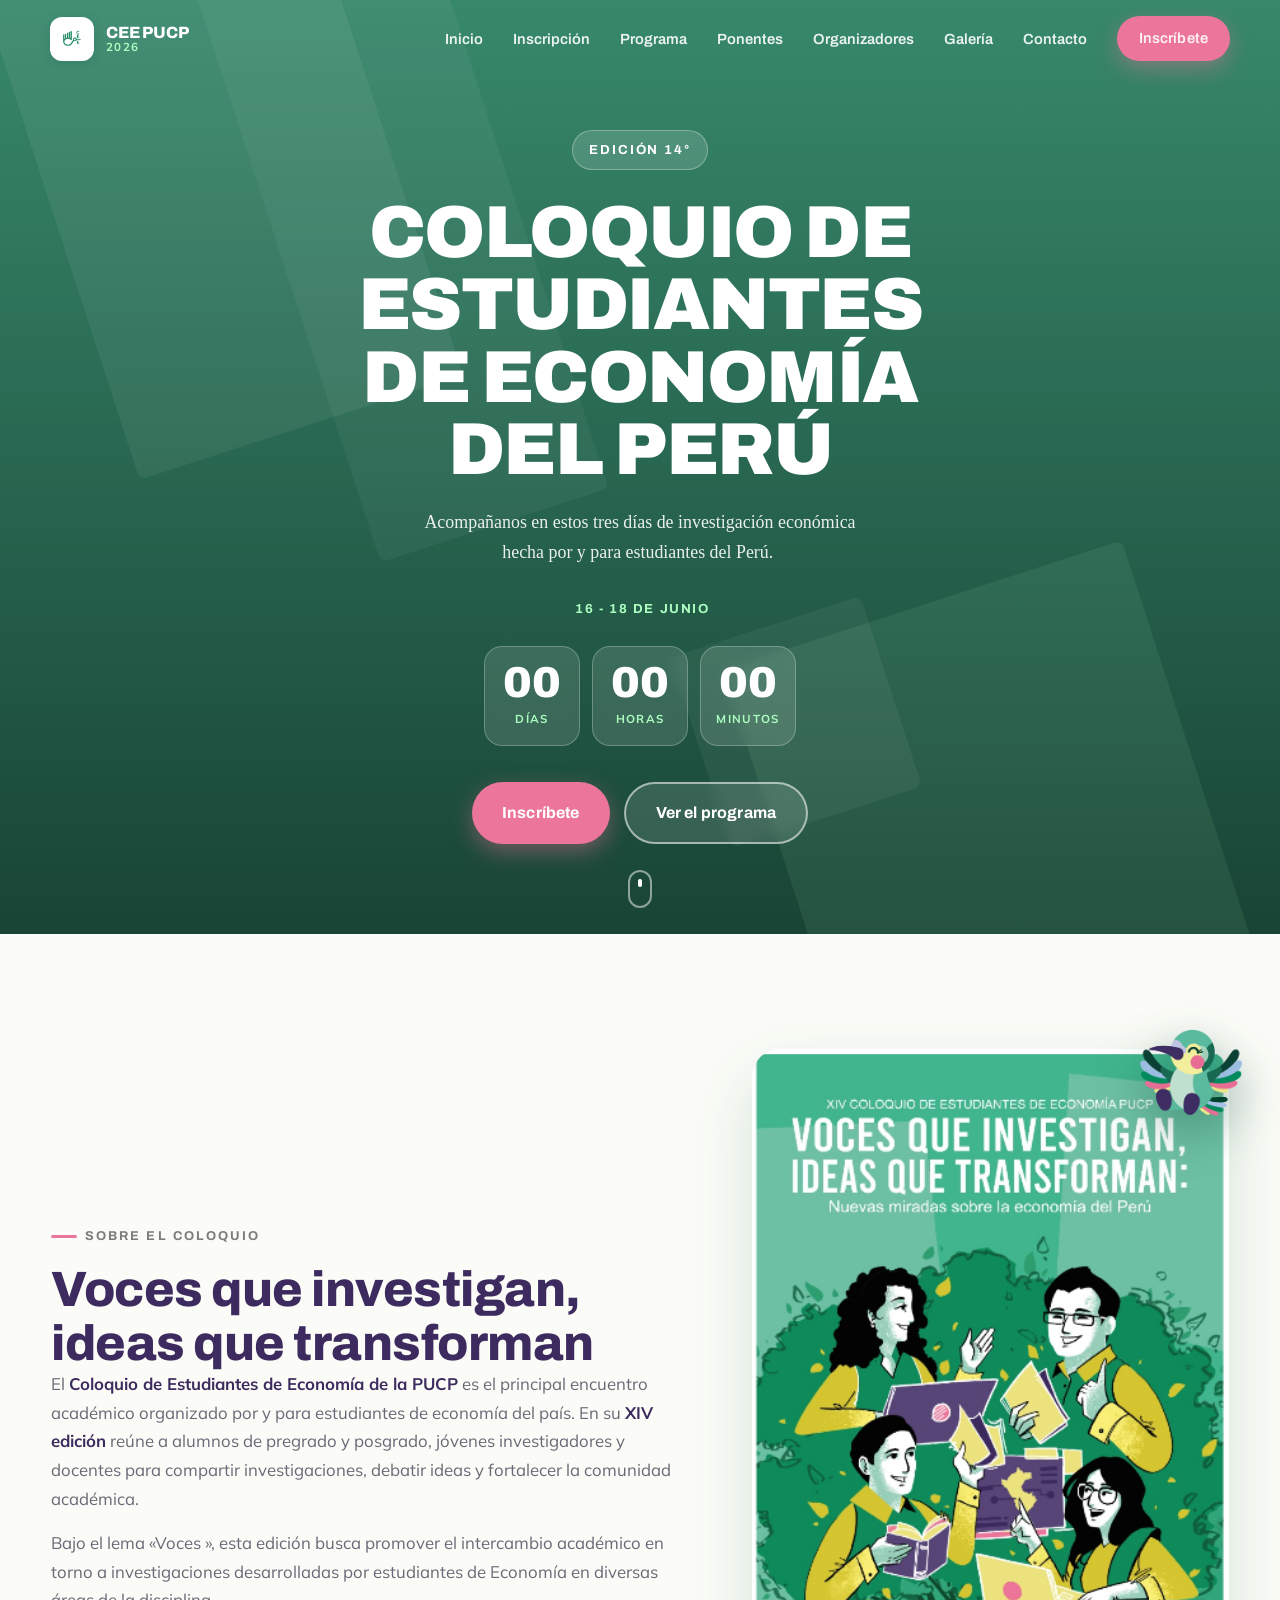
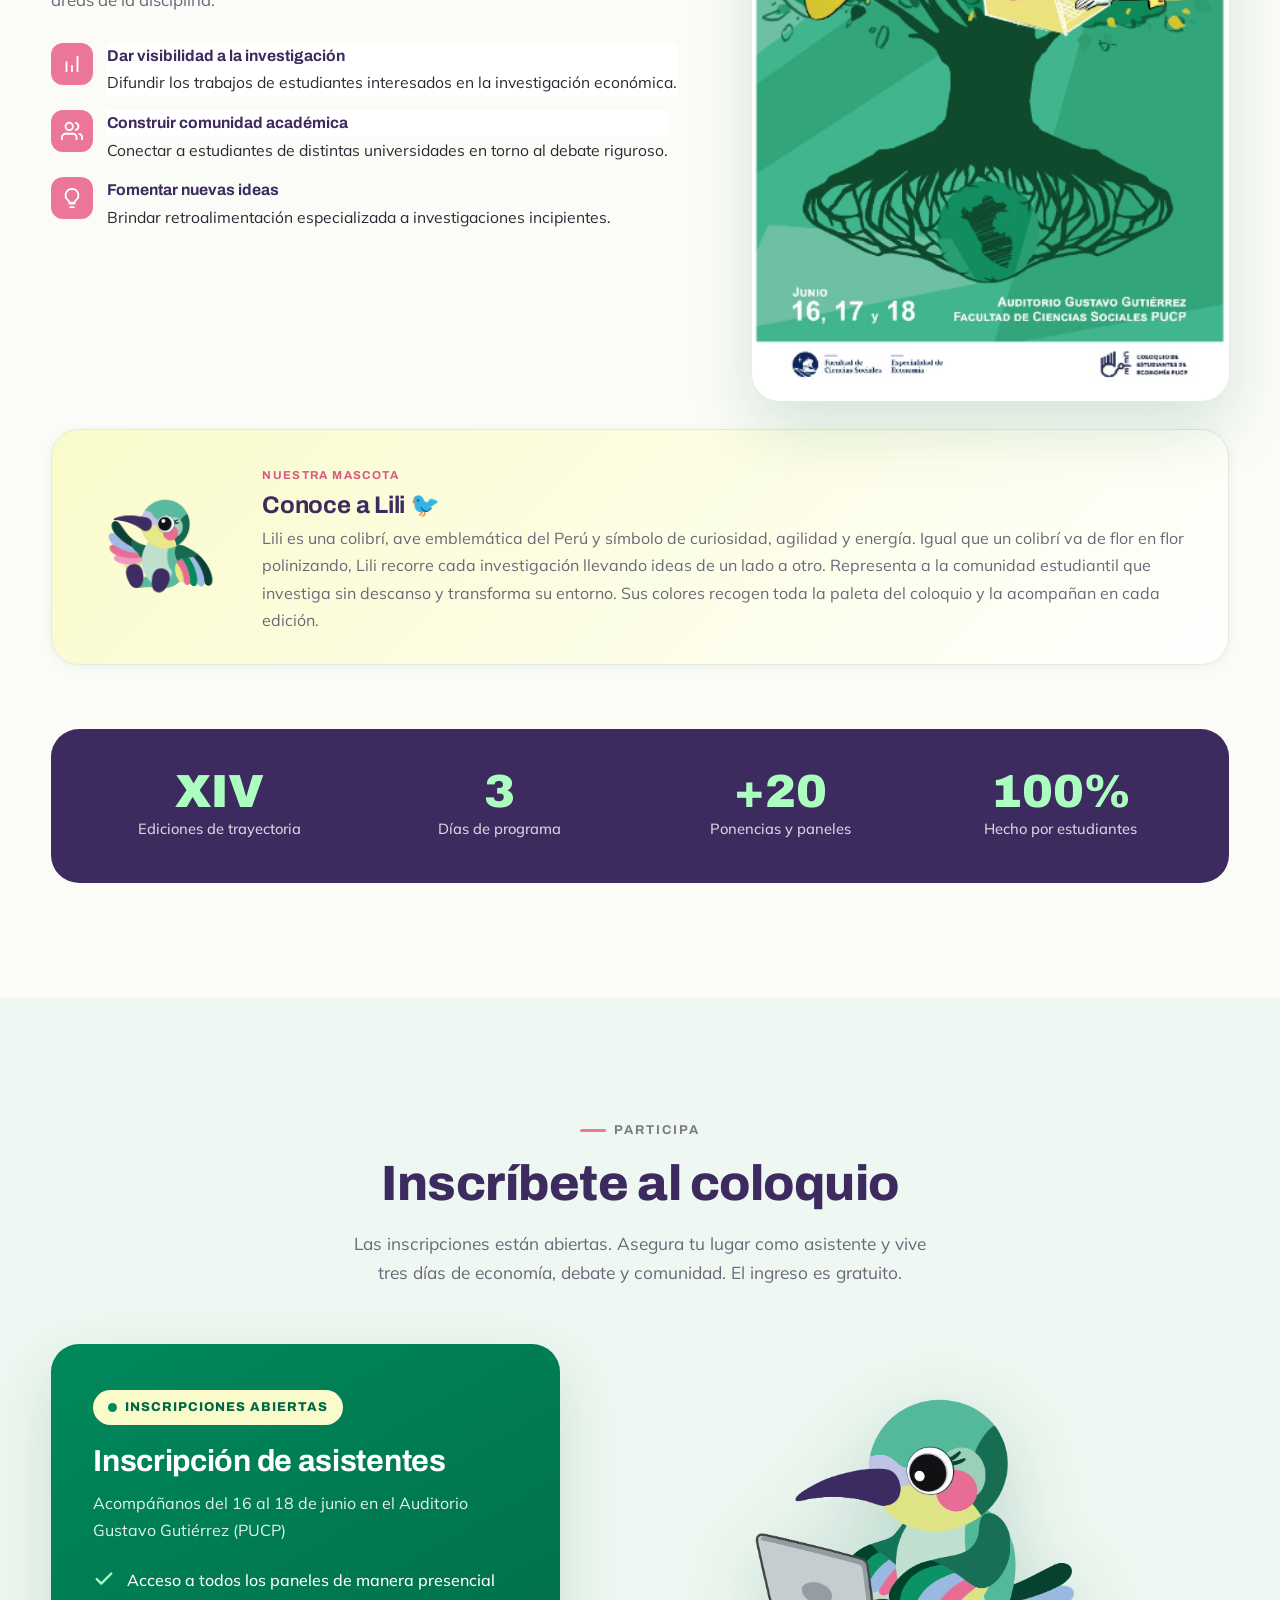
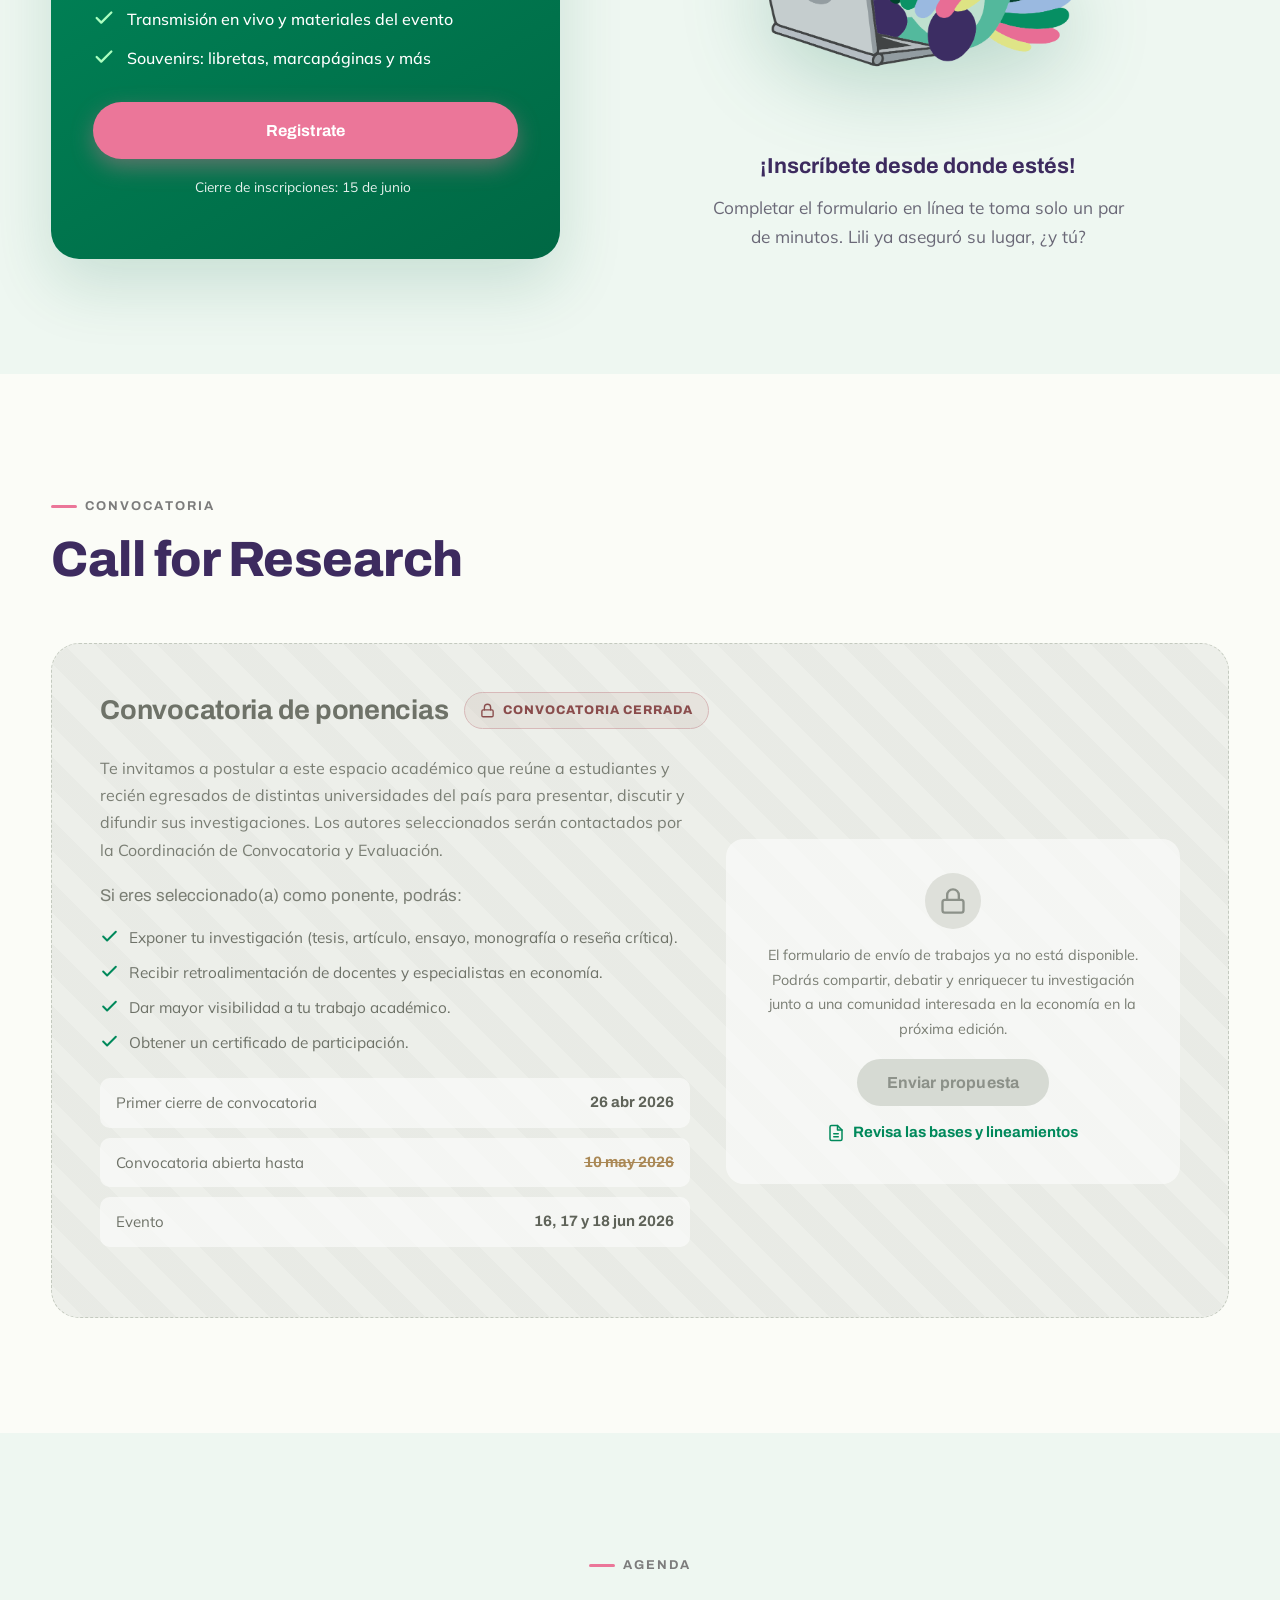
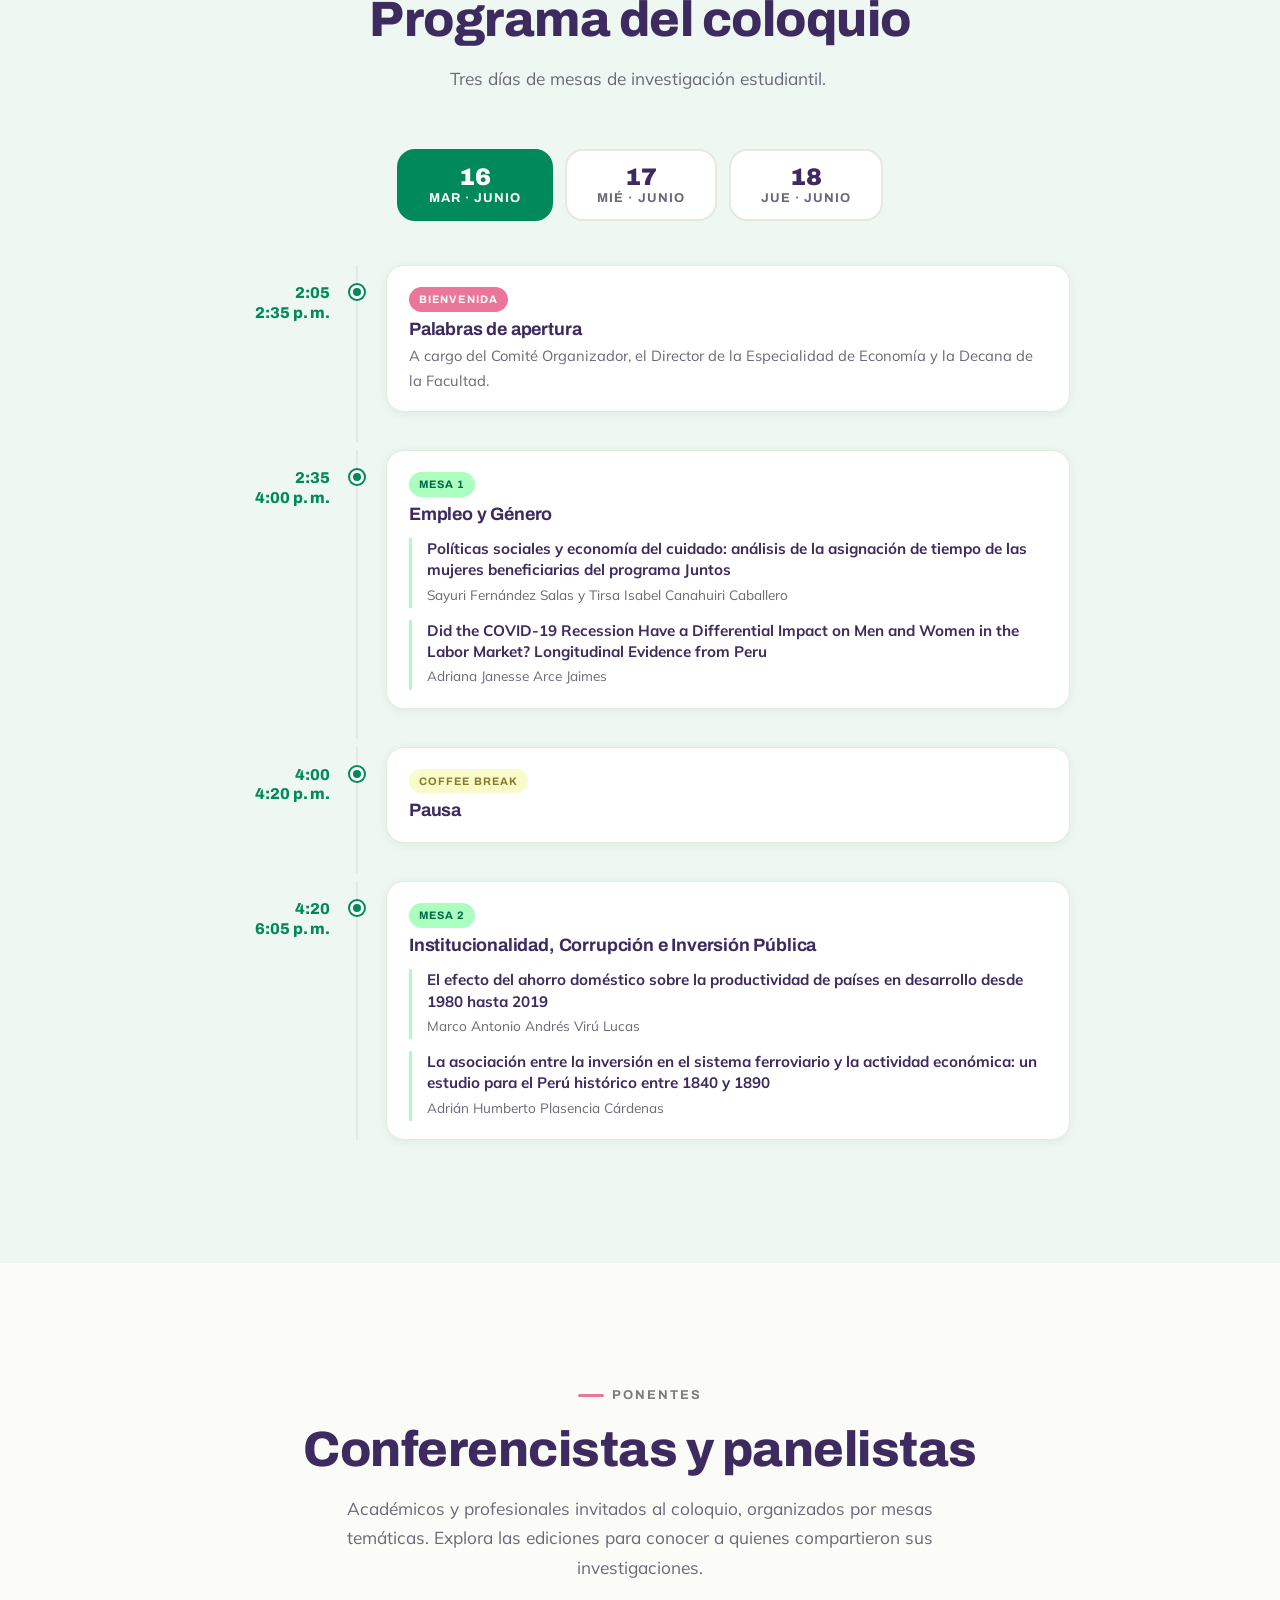
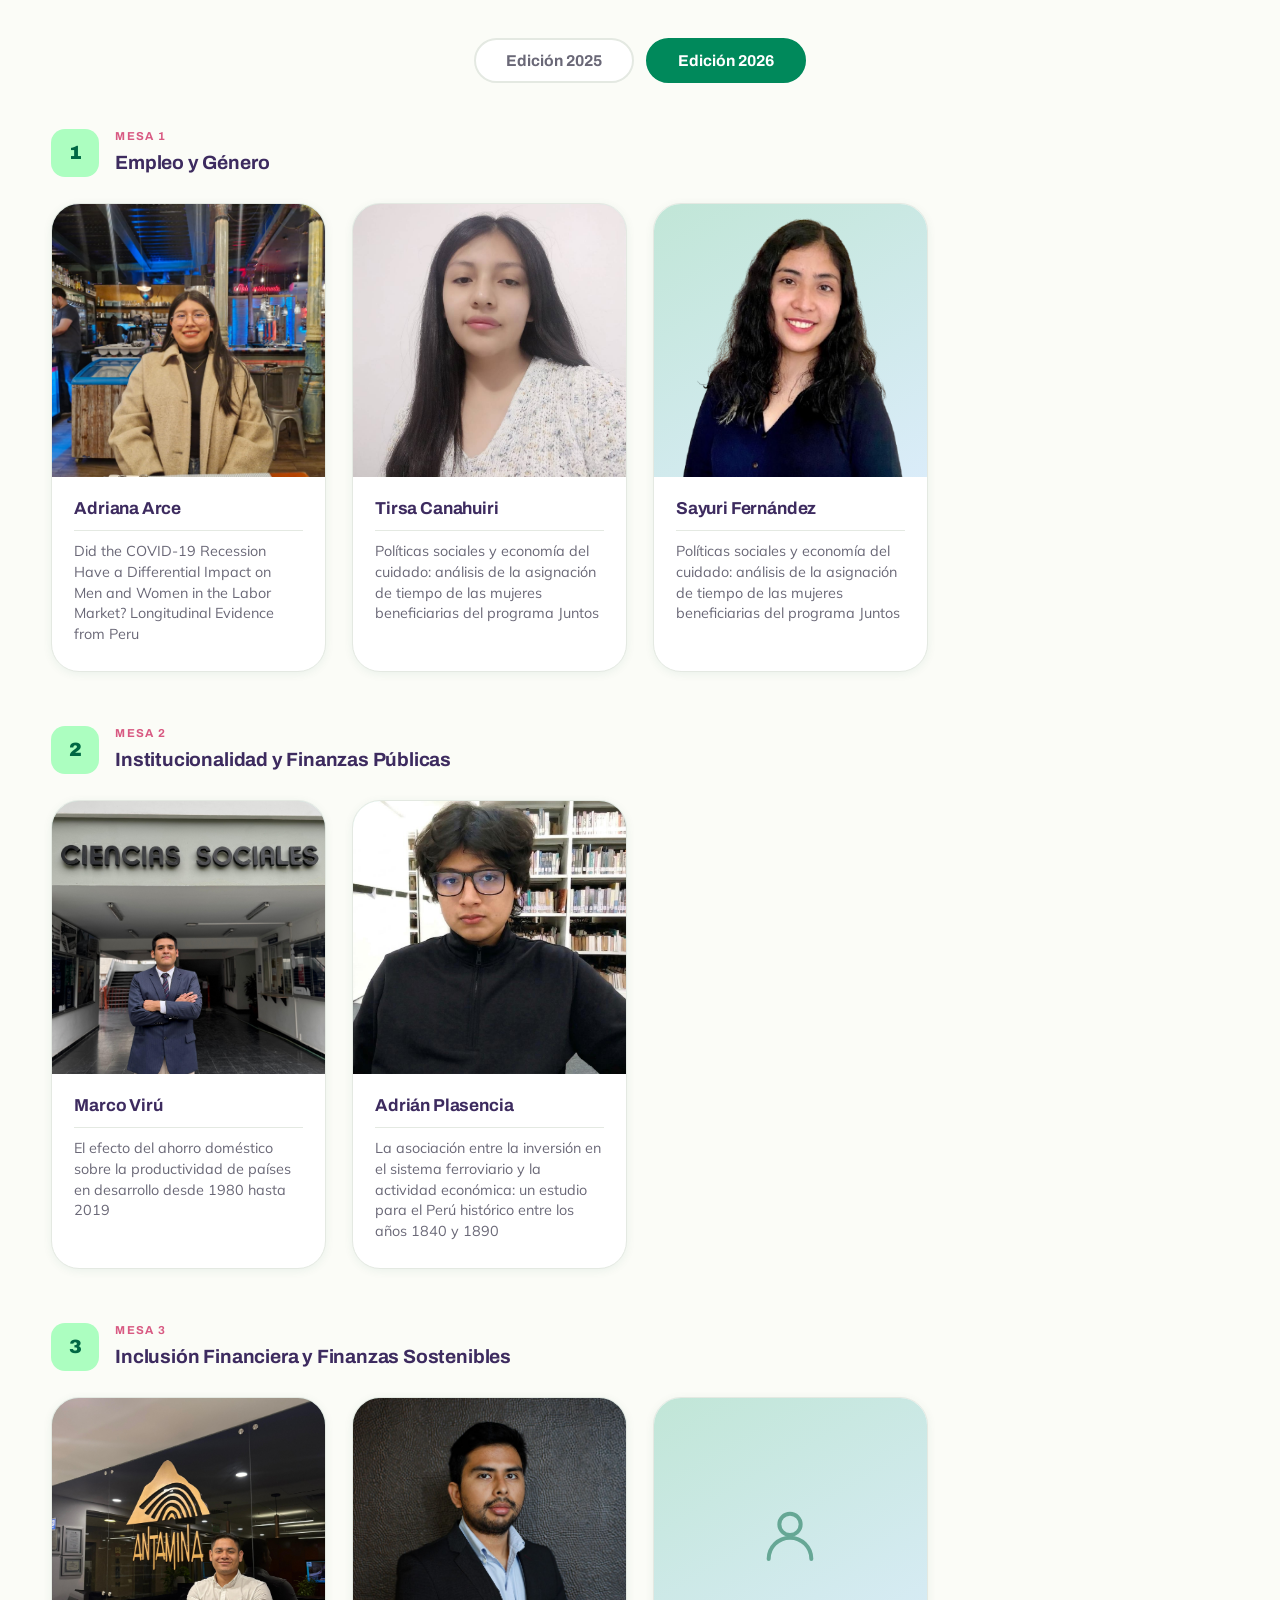
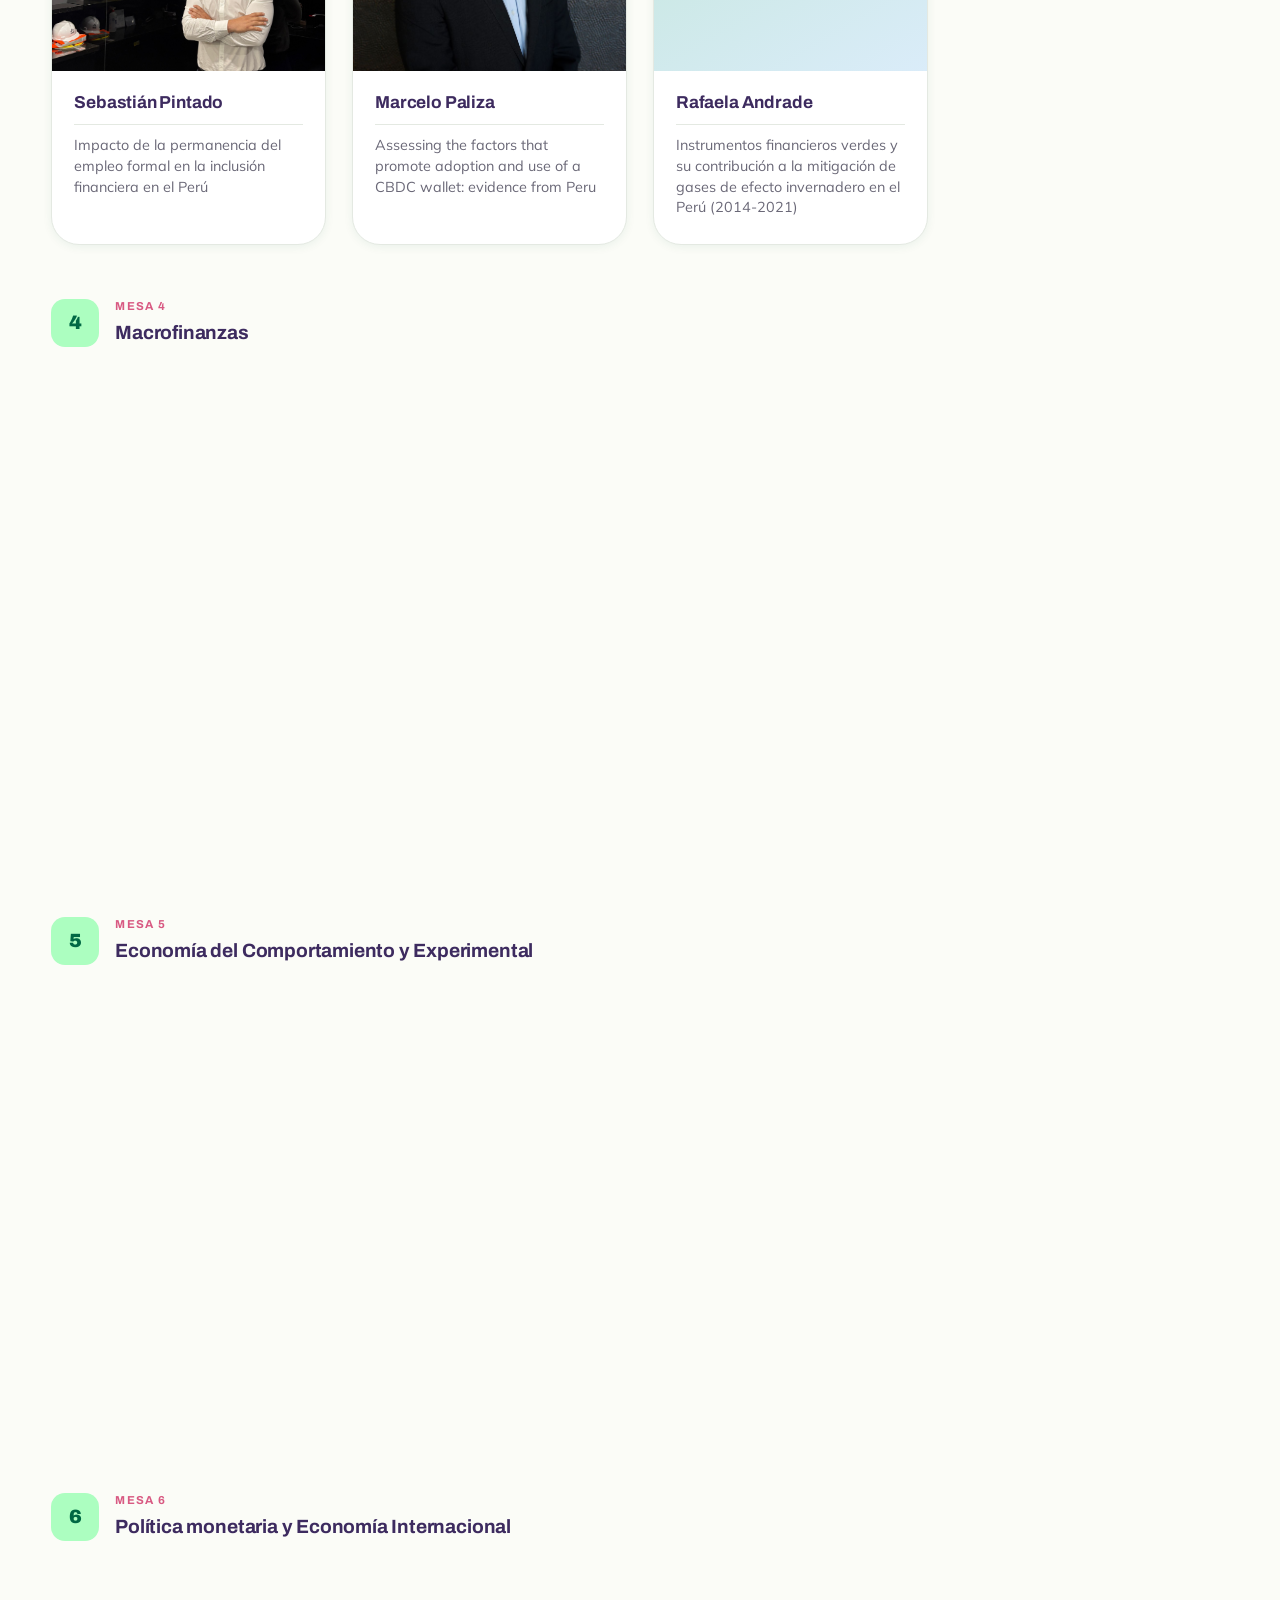
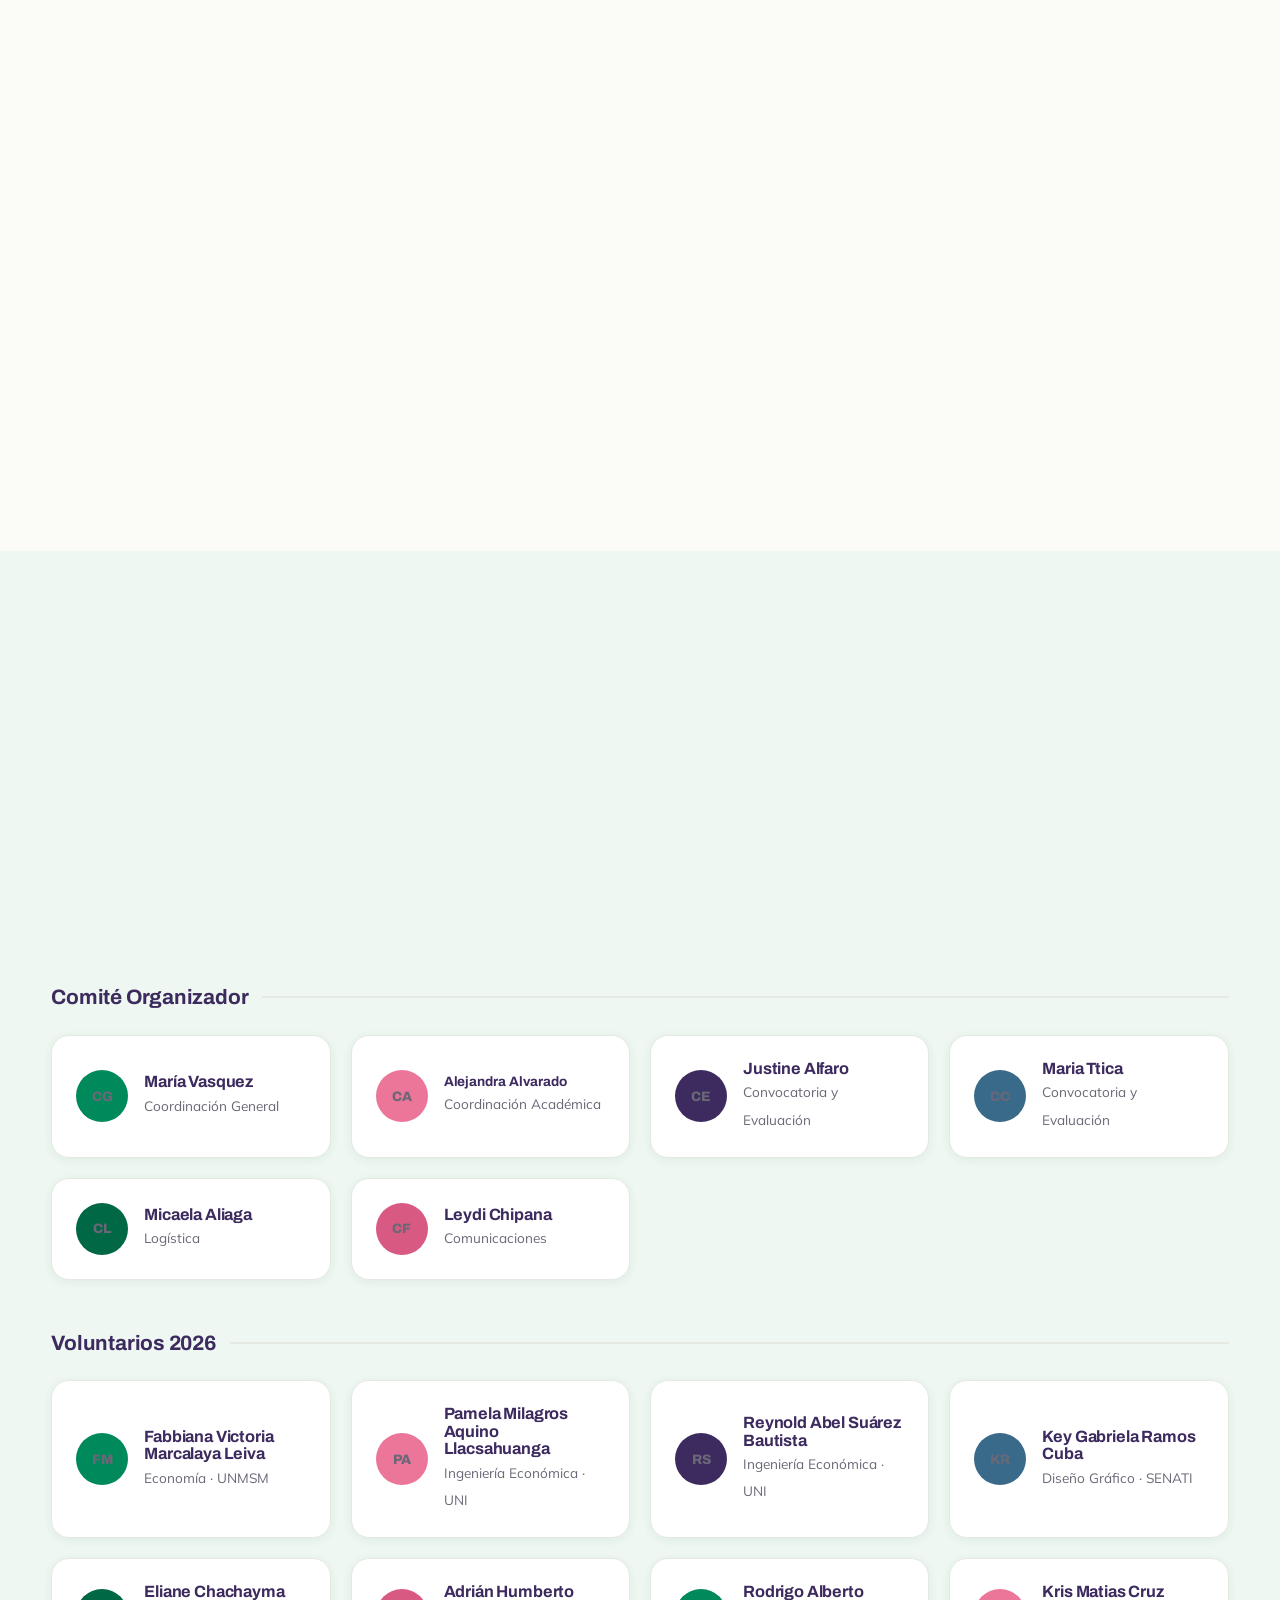
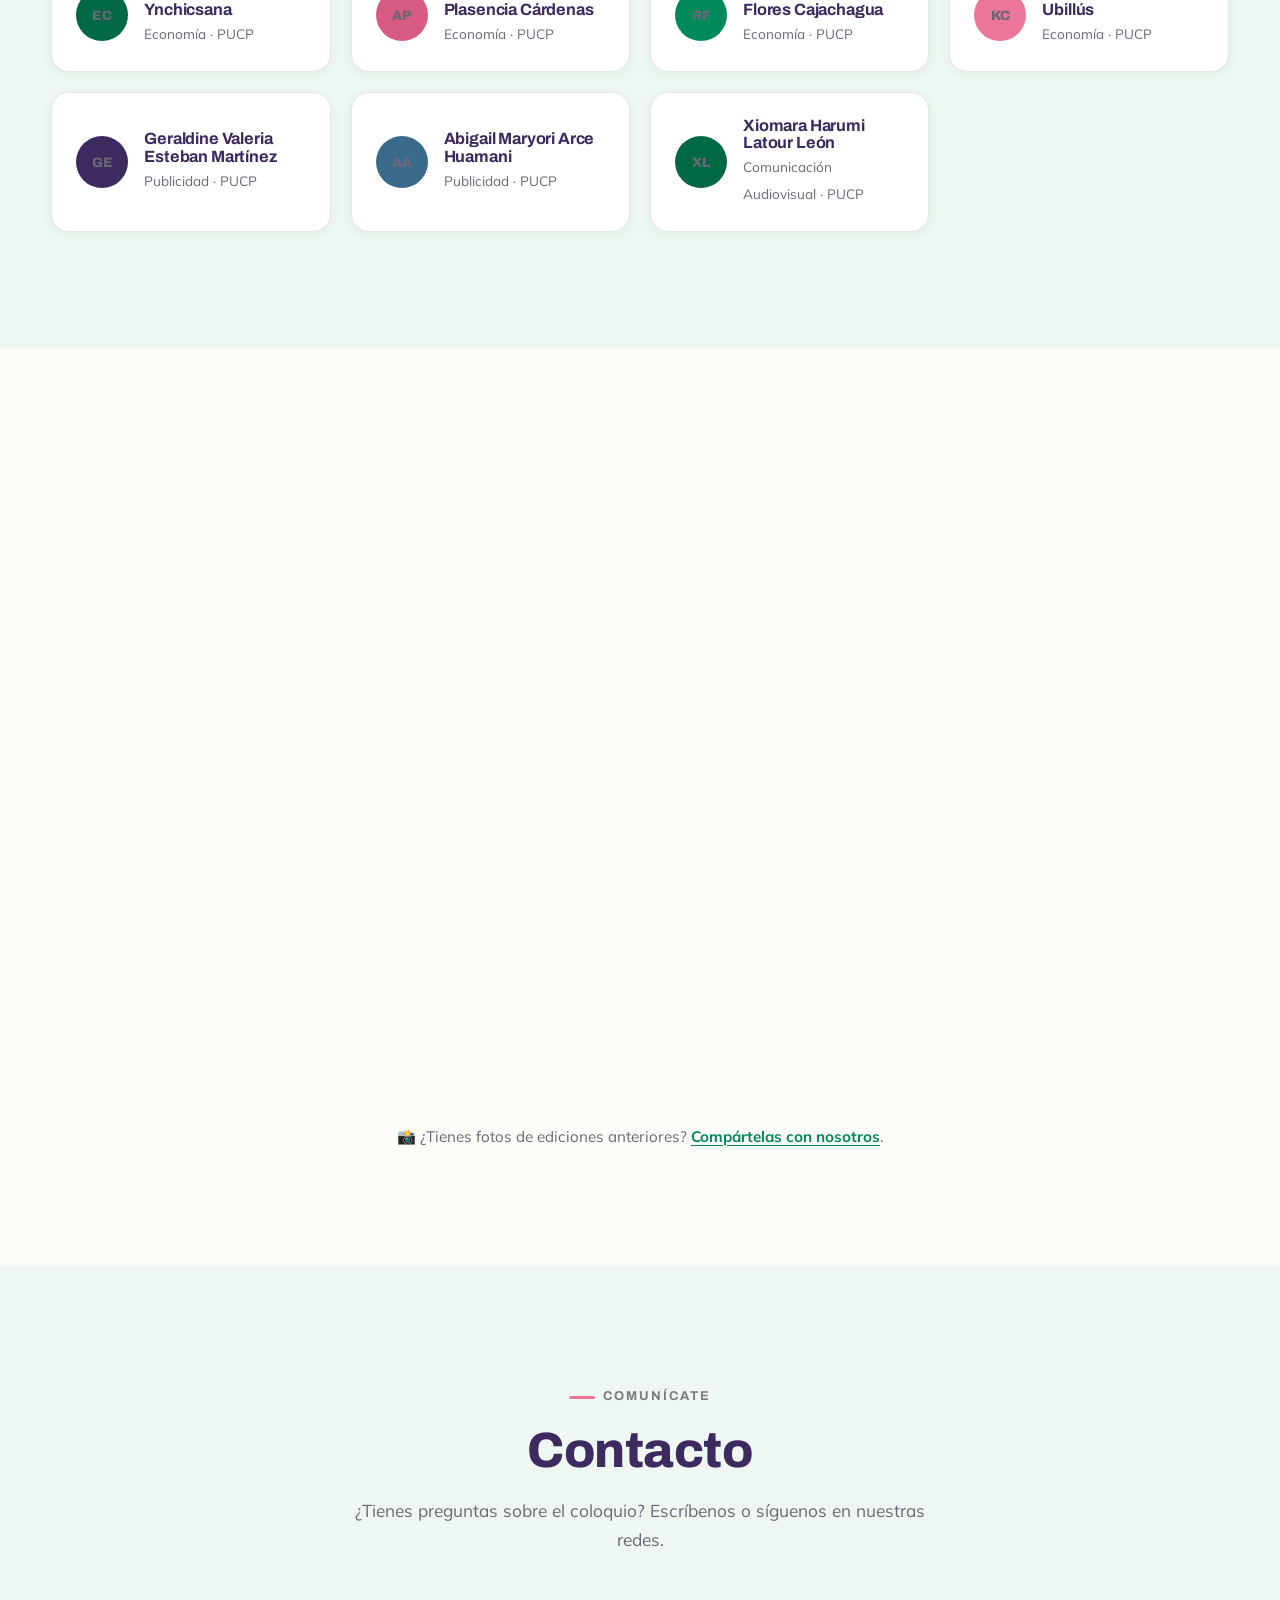
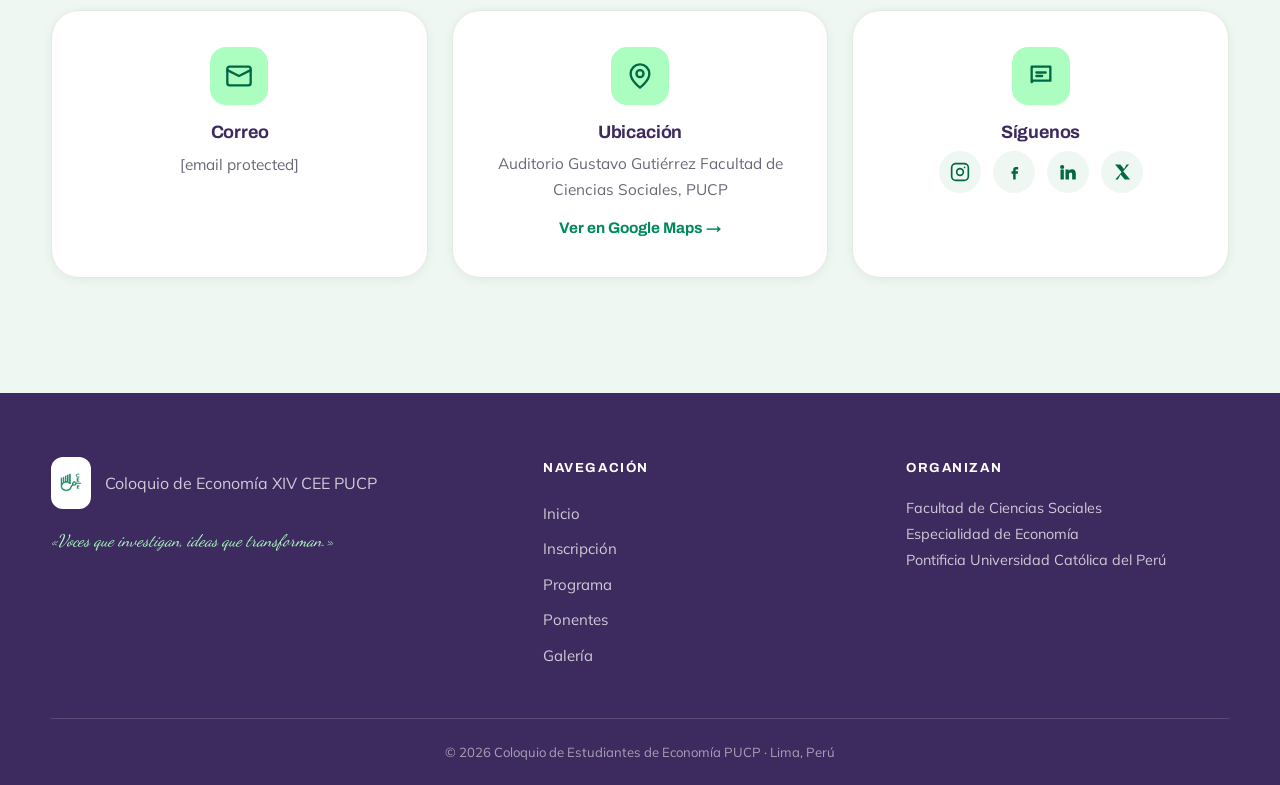
==== commit 3f08a2e7: "Add files via upload" ====
--- a/index.html
+++ b/index.html
@@ -415,8 +415,8 @@
       align-items: center;
       padding: 130px 0 90px;
       background:
-        linear-gradient(rgba(0, 104, 68, .74), rgba(0, 64, 42, .84)),
-        url('assets/afiche_vertical_2026.png') center / cover no-repeat;
+        linear-gradient(rgba(0, 104, 68, .78), rgba(0, 48, 32, .9)),
+        url('assets/afiche-cabecera-2025.jpg') center / cover no-repeat;
       overflow: hidden;
     }
 
@@ -2082,7 +2082,7 @@
         <div class="contact-card reveal">
           <span class="contact-ico"><svg viewBox="0 0 24 24" fill="none" stroke="currentColor" stroke-width="2" stroke-linecap="round" stroke-linejoin="round"><rect x="2" y="4" width="20" height="16" rx="2"/><path d="m22 7-10 5L2 7"/></svg></span>
           <h4>Correo</h4>
-          <a href="/cdn-cgi/l/email-protection#b7d4d8dbd8c6c2ded899d2d4d8d9d8daded6f7c7c2d4c799d2d3c299c7d2"><span class="__cf_email__" data-cfemail="5a393536352b2f3335743f3935343537333b1a2a2f392a743f3e2f742a3f">[email&#160;protected]</span></a>
+          <a href="/cdn-cgi/l/email-protection#1f7c7073706e6a7670317a7c70717072767e5f6f6a7c6f317a7b6a316f7a"><span class="__cf_email__" data-cfemail="eb888487849a9e8284c58e8884858486828aab9b9e889bc58e8f9ec59b8e">[email&#160;protected]</span></a>
         </div>
         <div class="contact-card reveal">
           <span class="contact-ico"><svg viewBox="0 0 24 24" fill="none" stroke="currentColor" stroke-width="2" stroke-linecap="round" stroke-linejoin="round"><path d="M20 10c0 6-8 12-8 12s-8-6-8-12a8 8 0 0 1 16 0Z"/><circle cx="12" cy="10" r="3"/></svg></span>
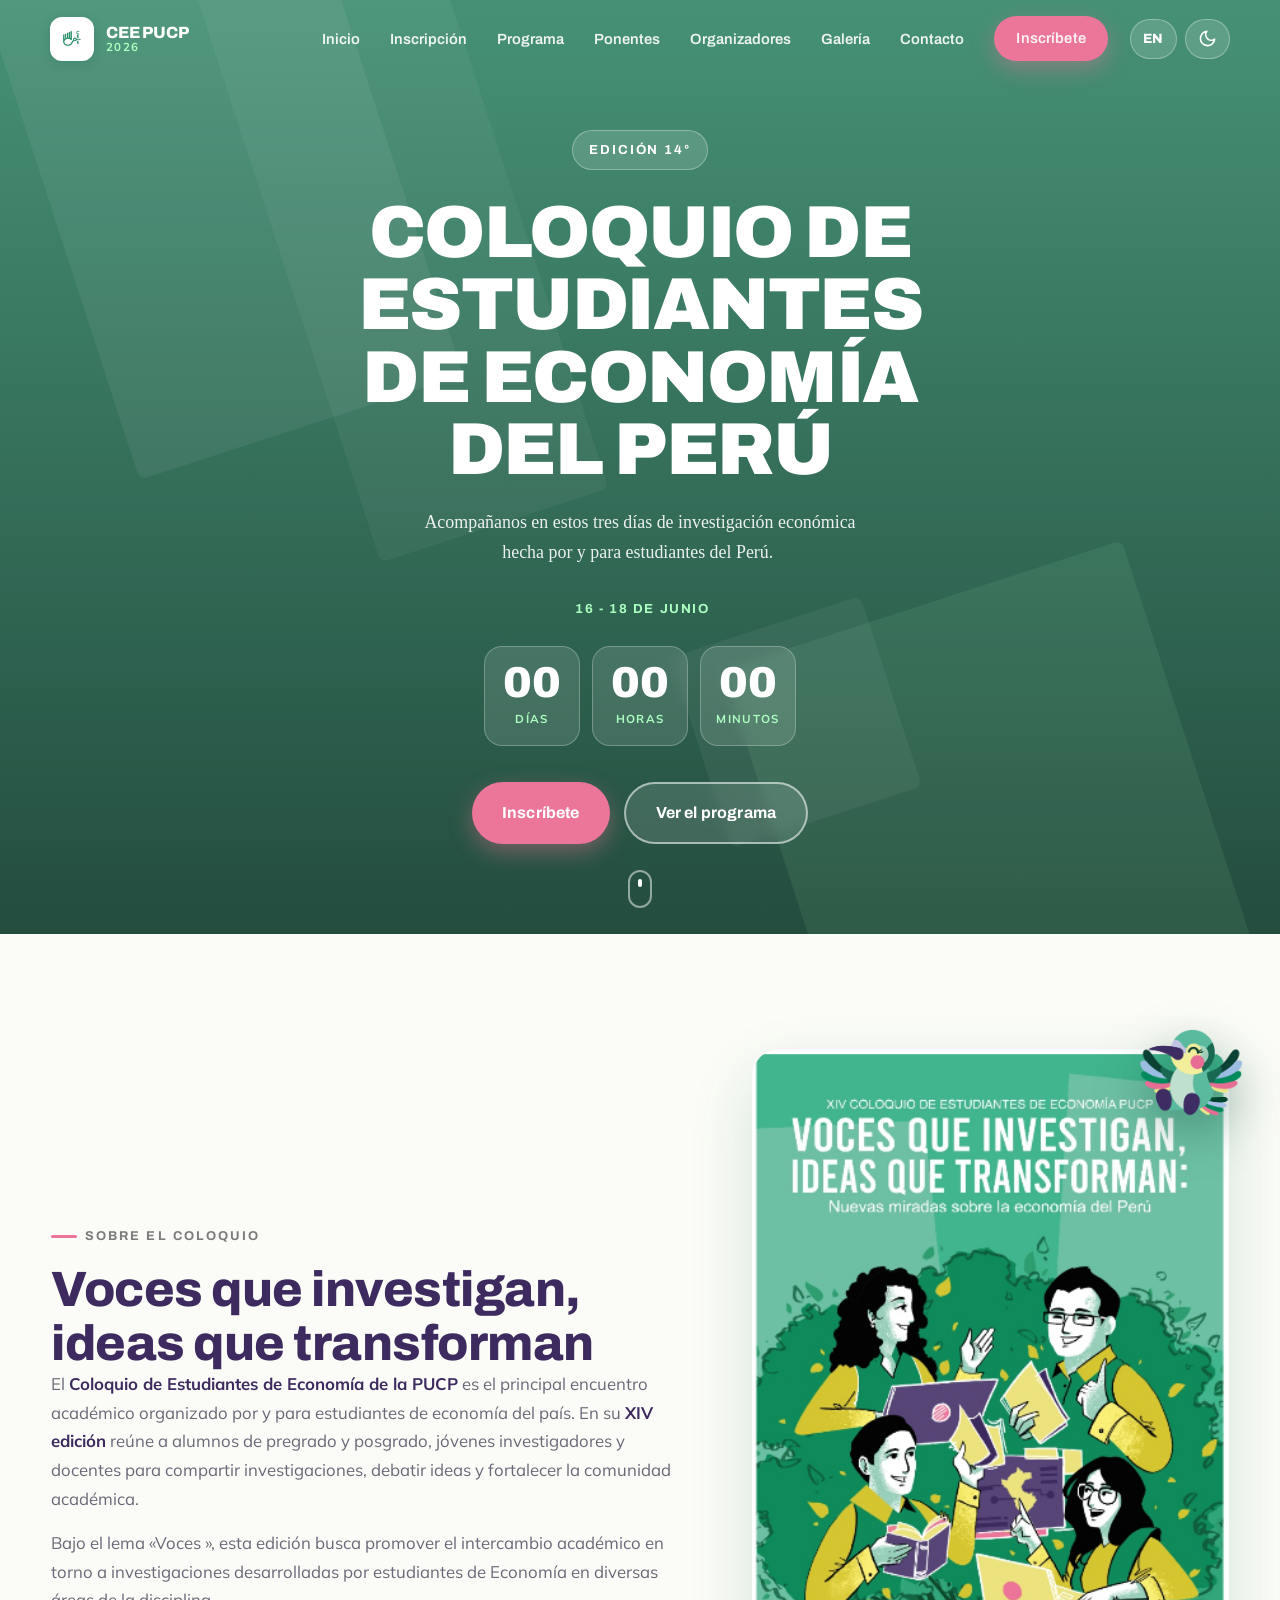
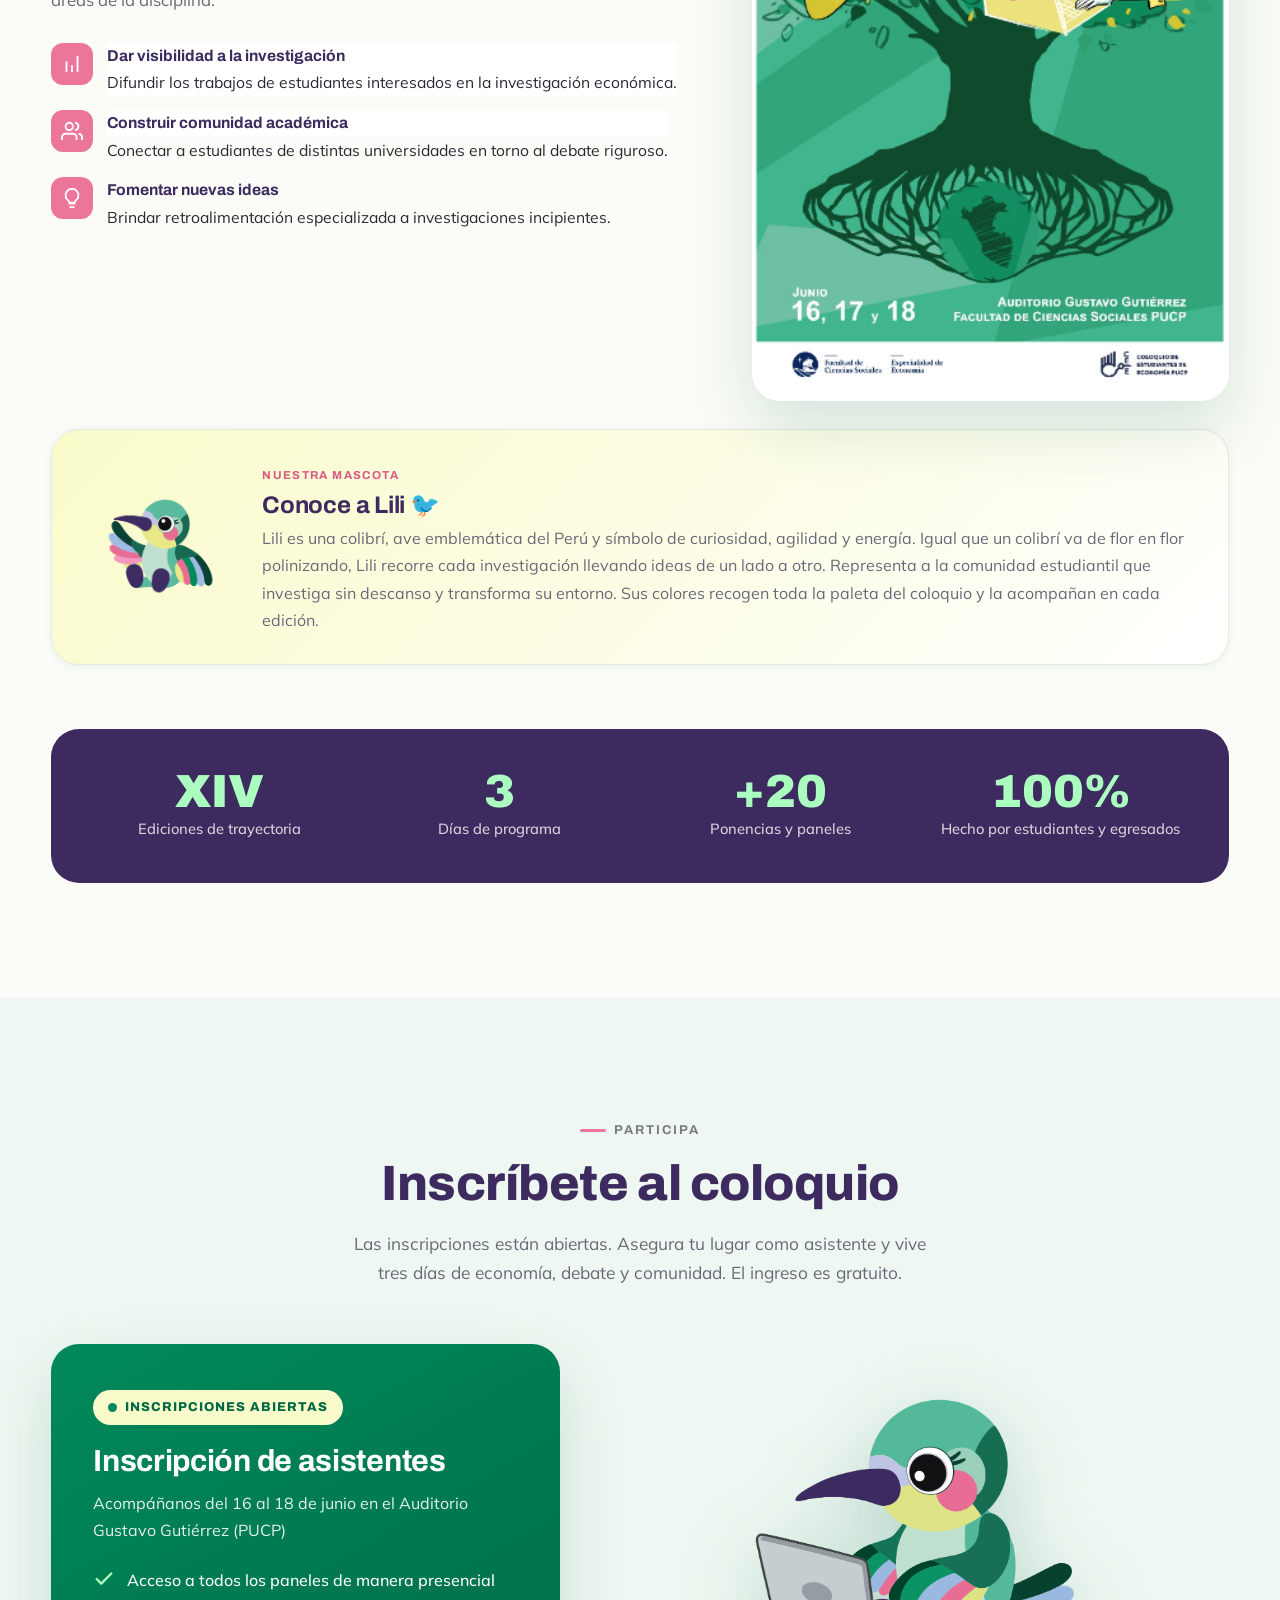
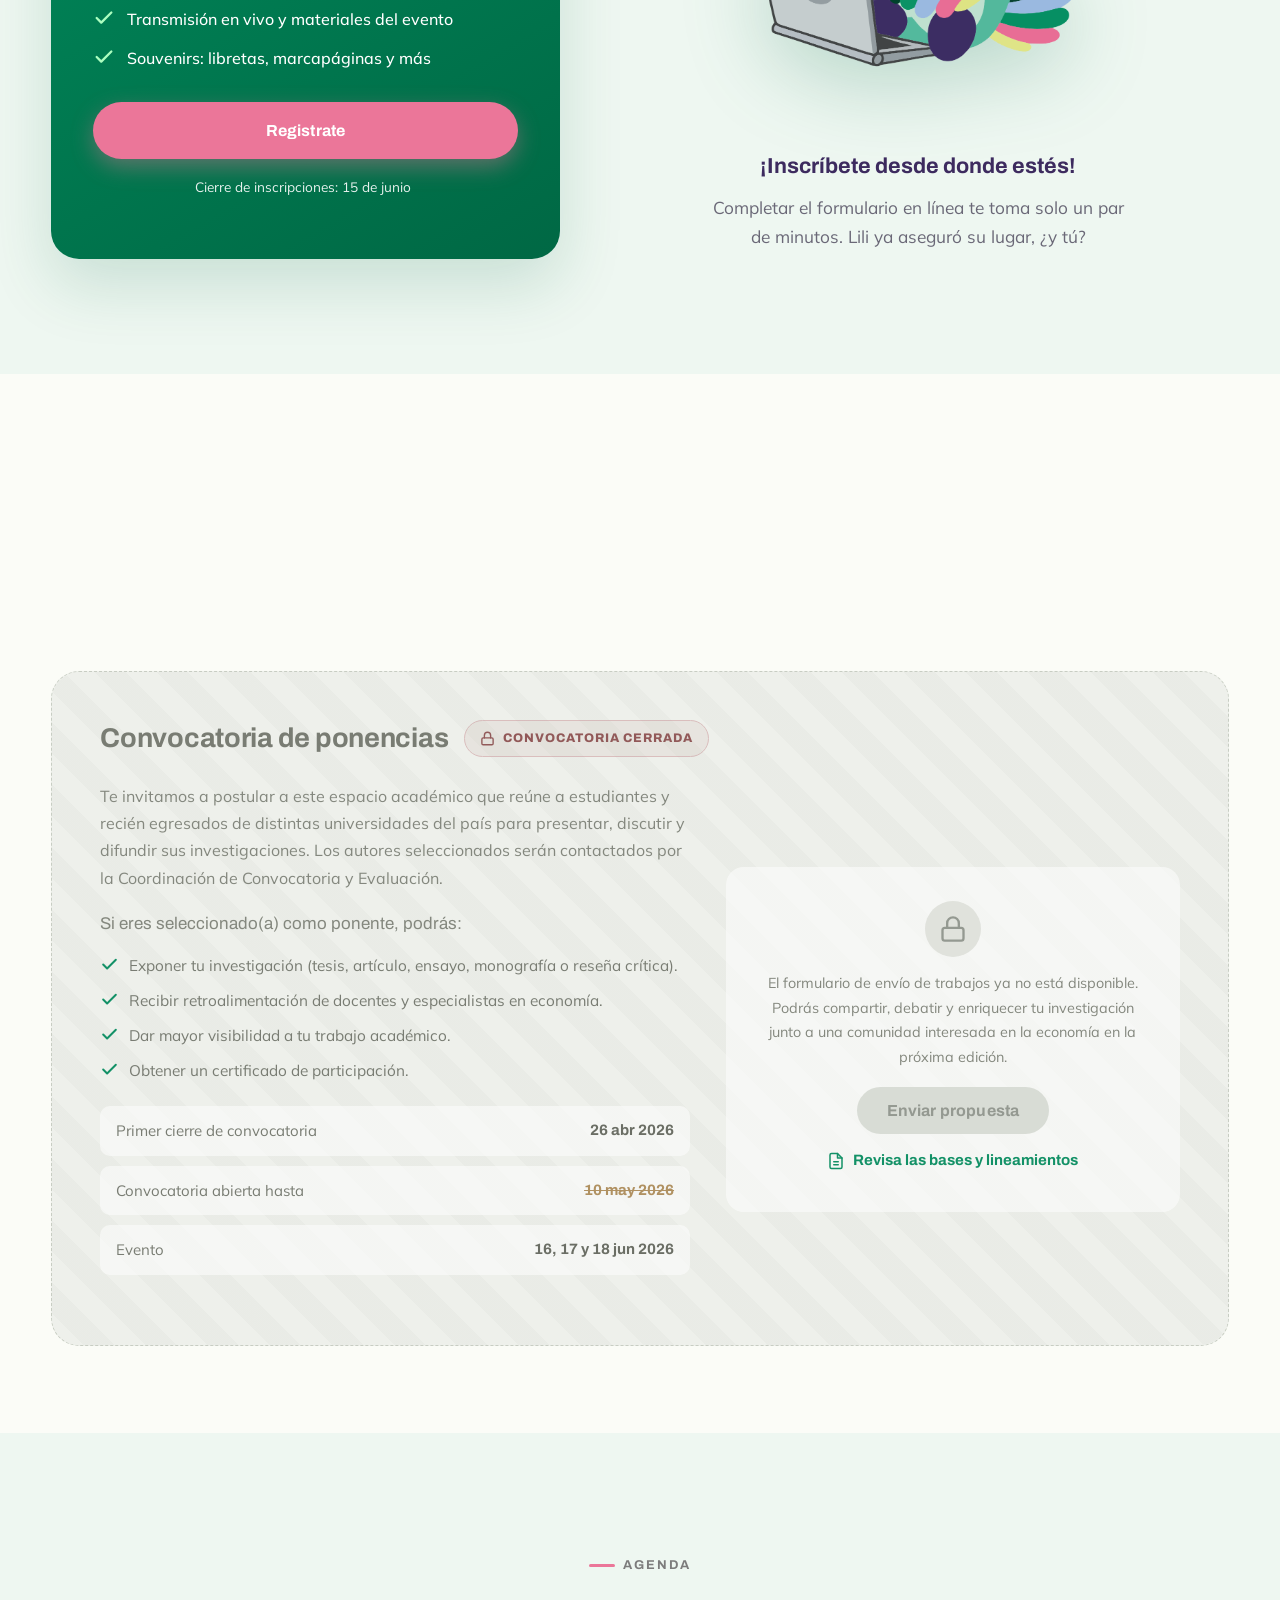
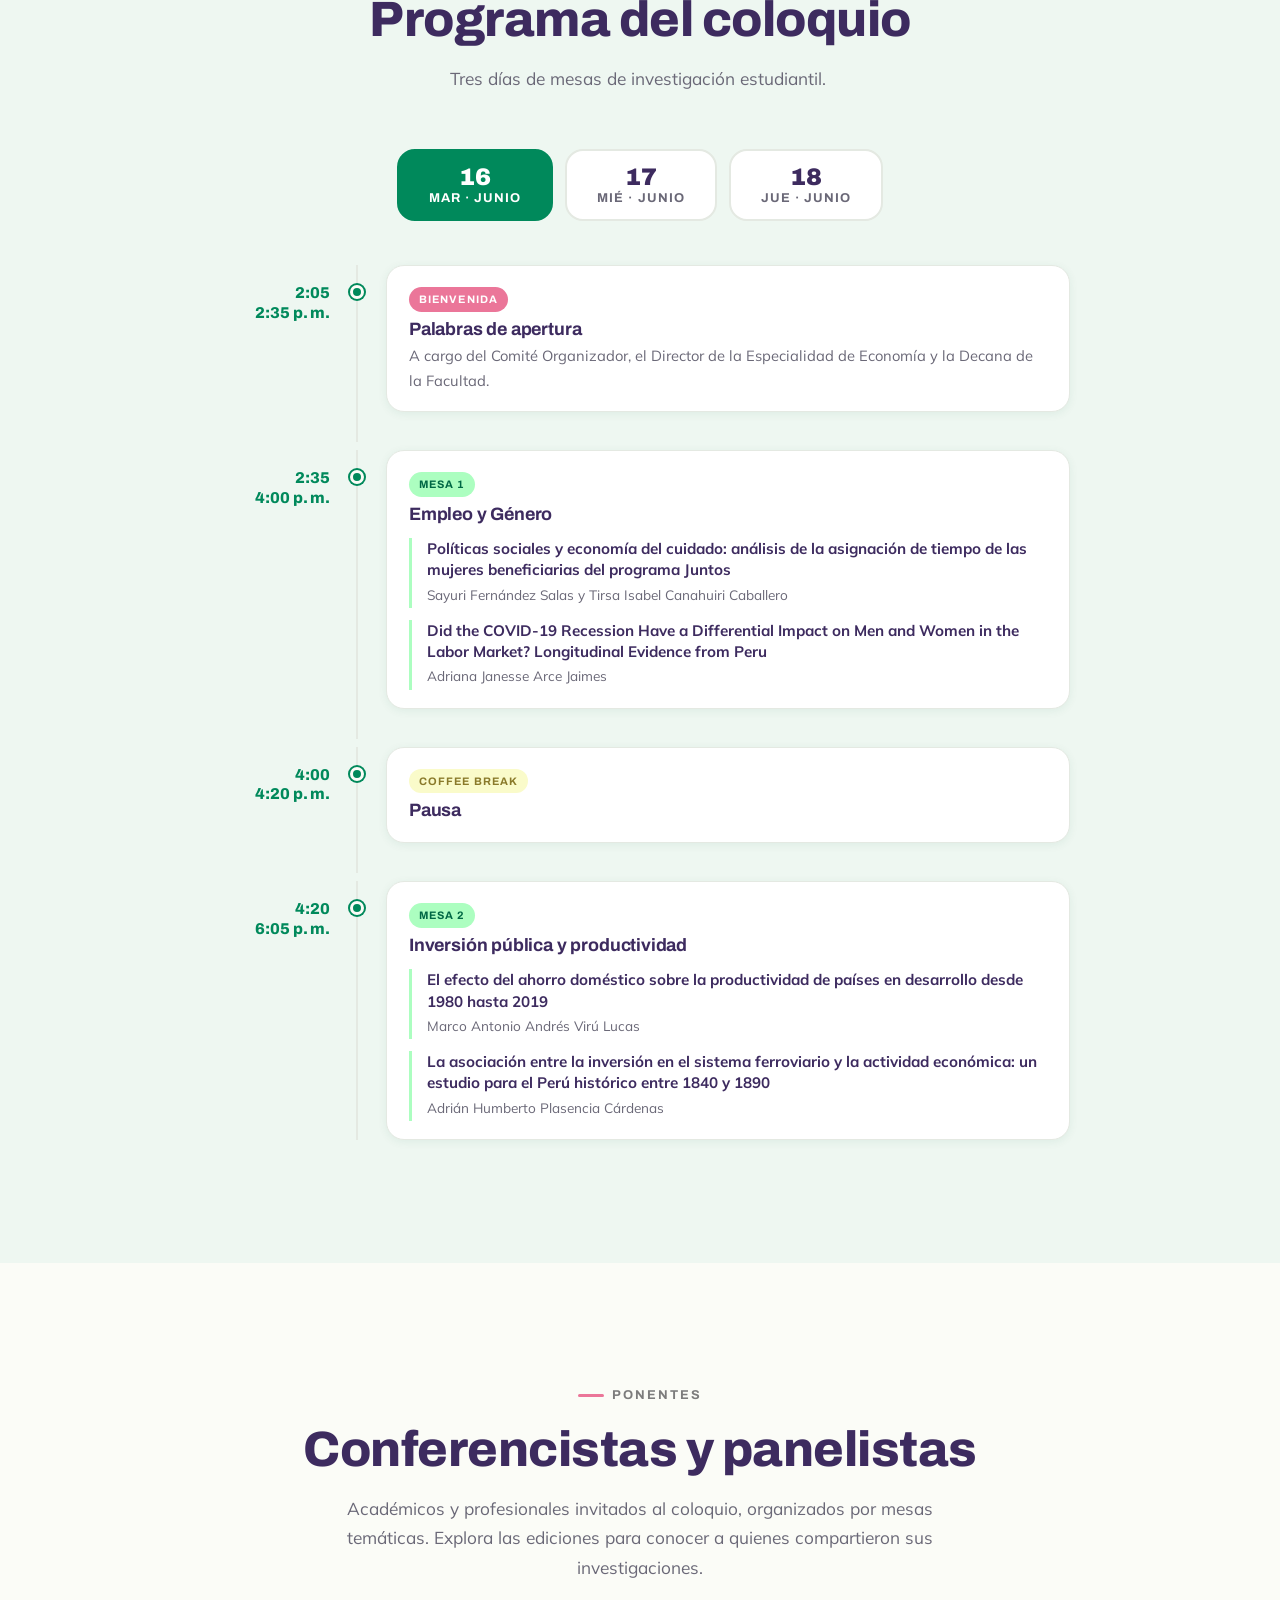
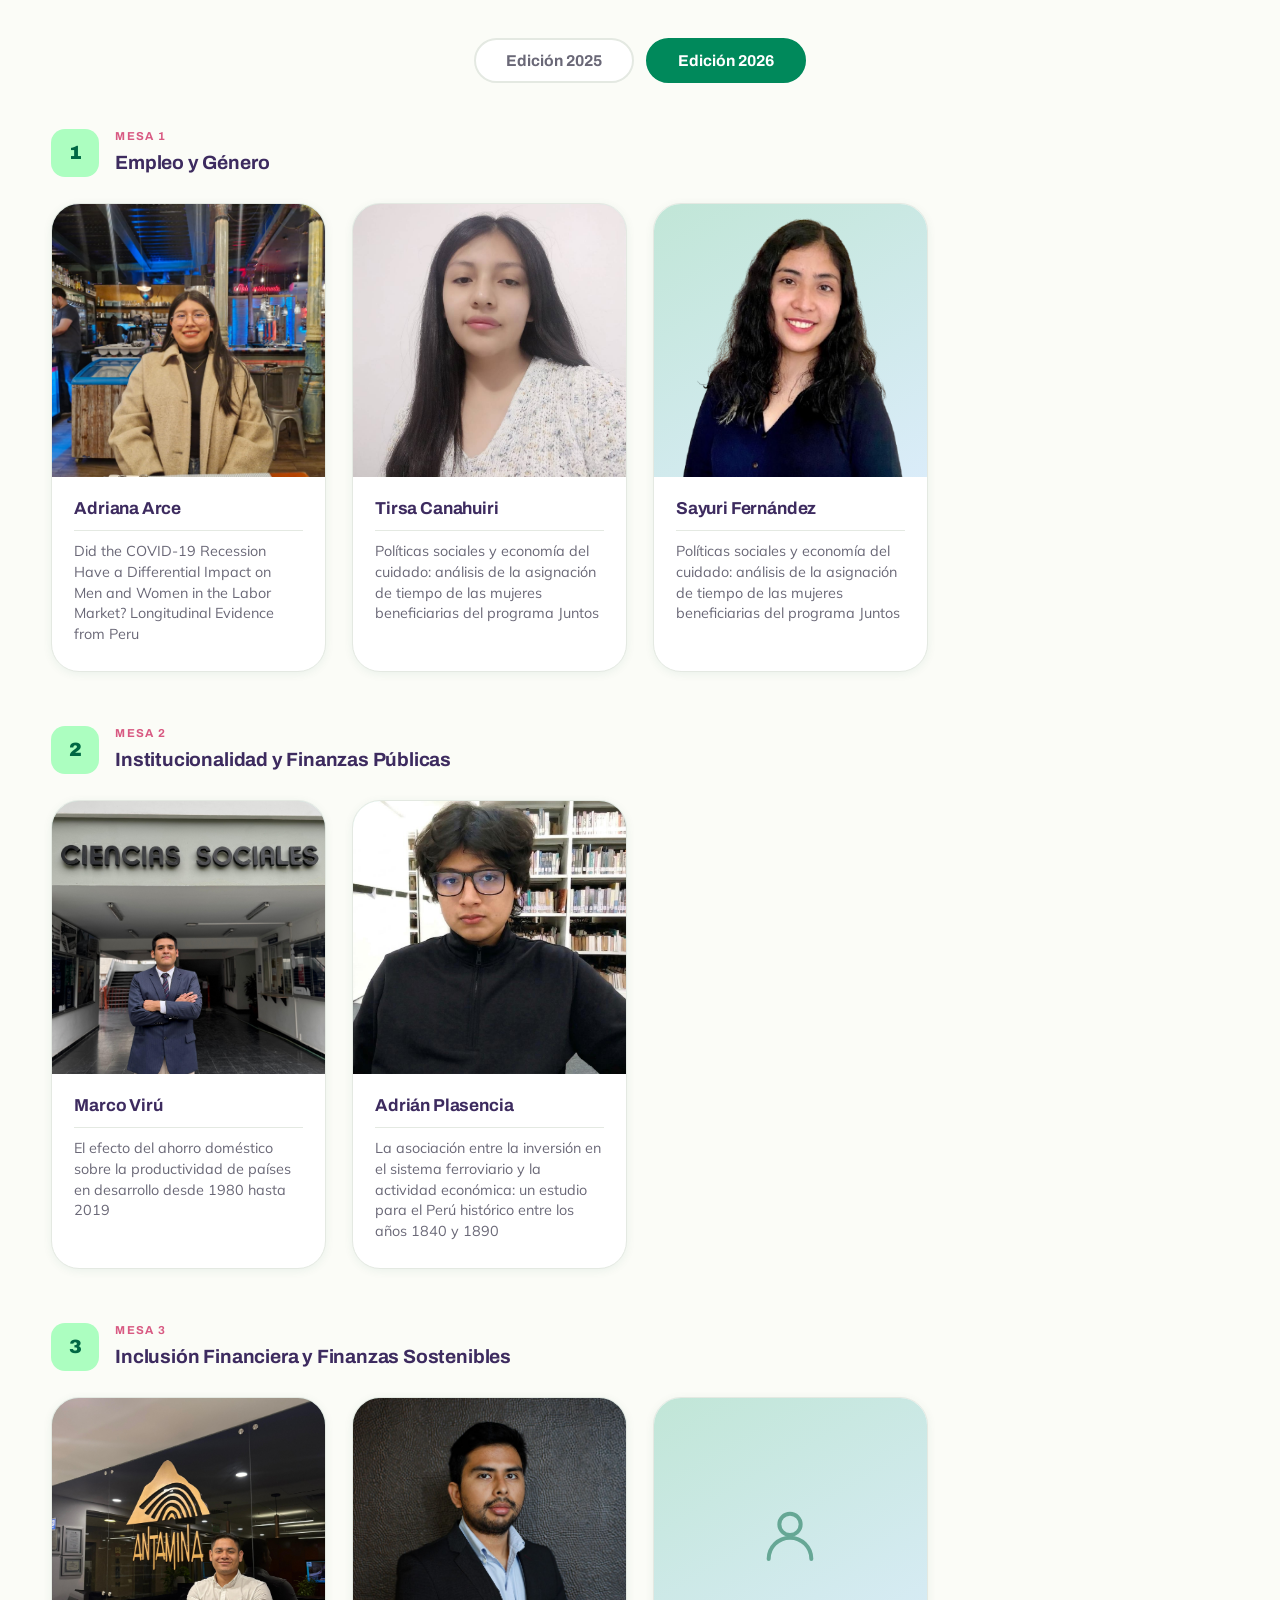
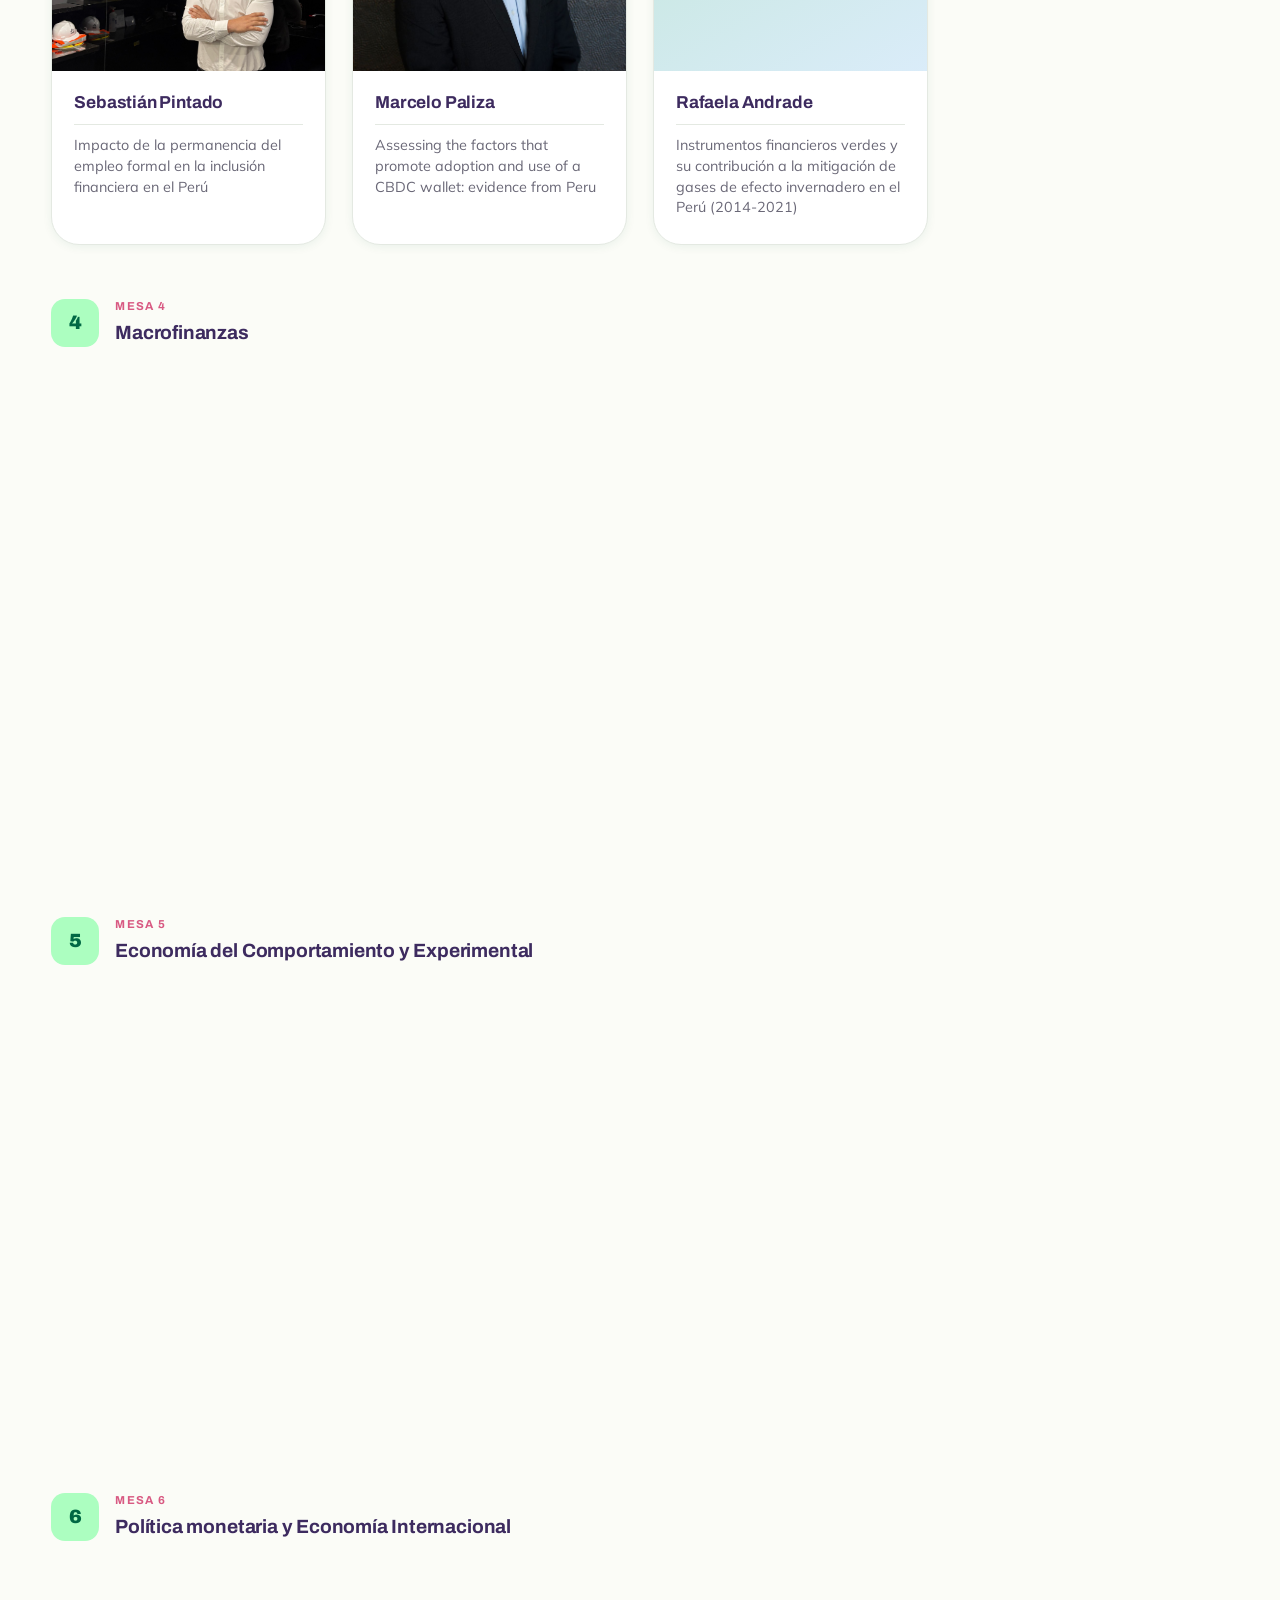
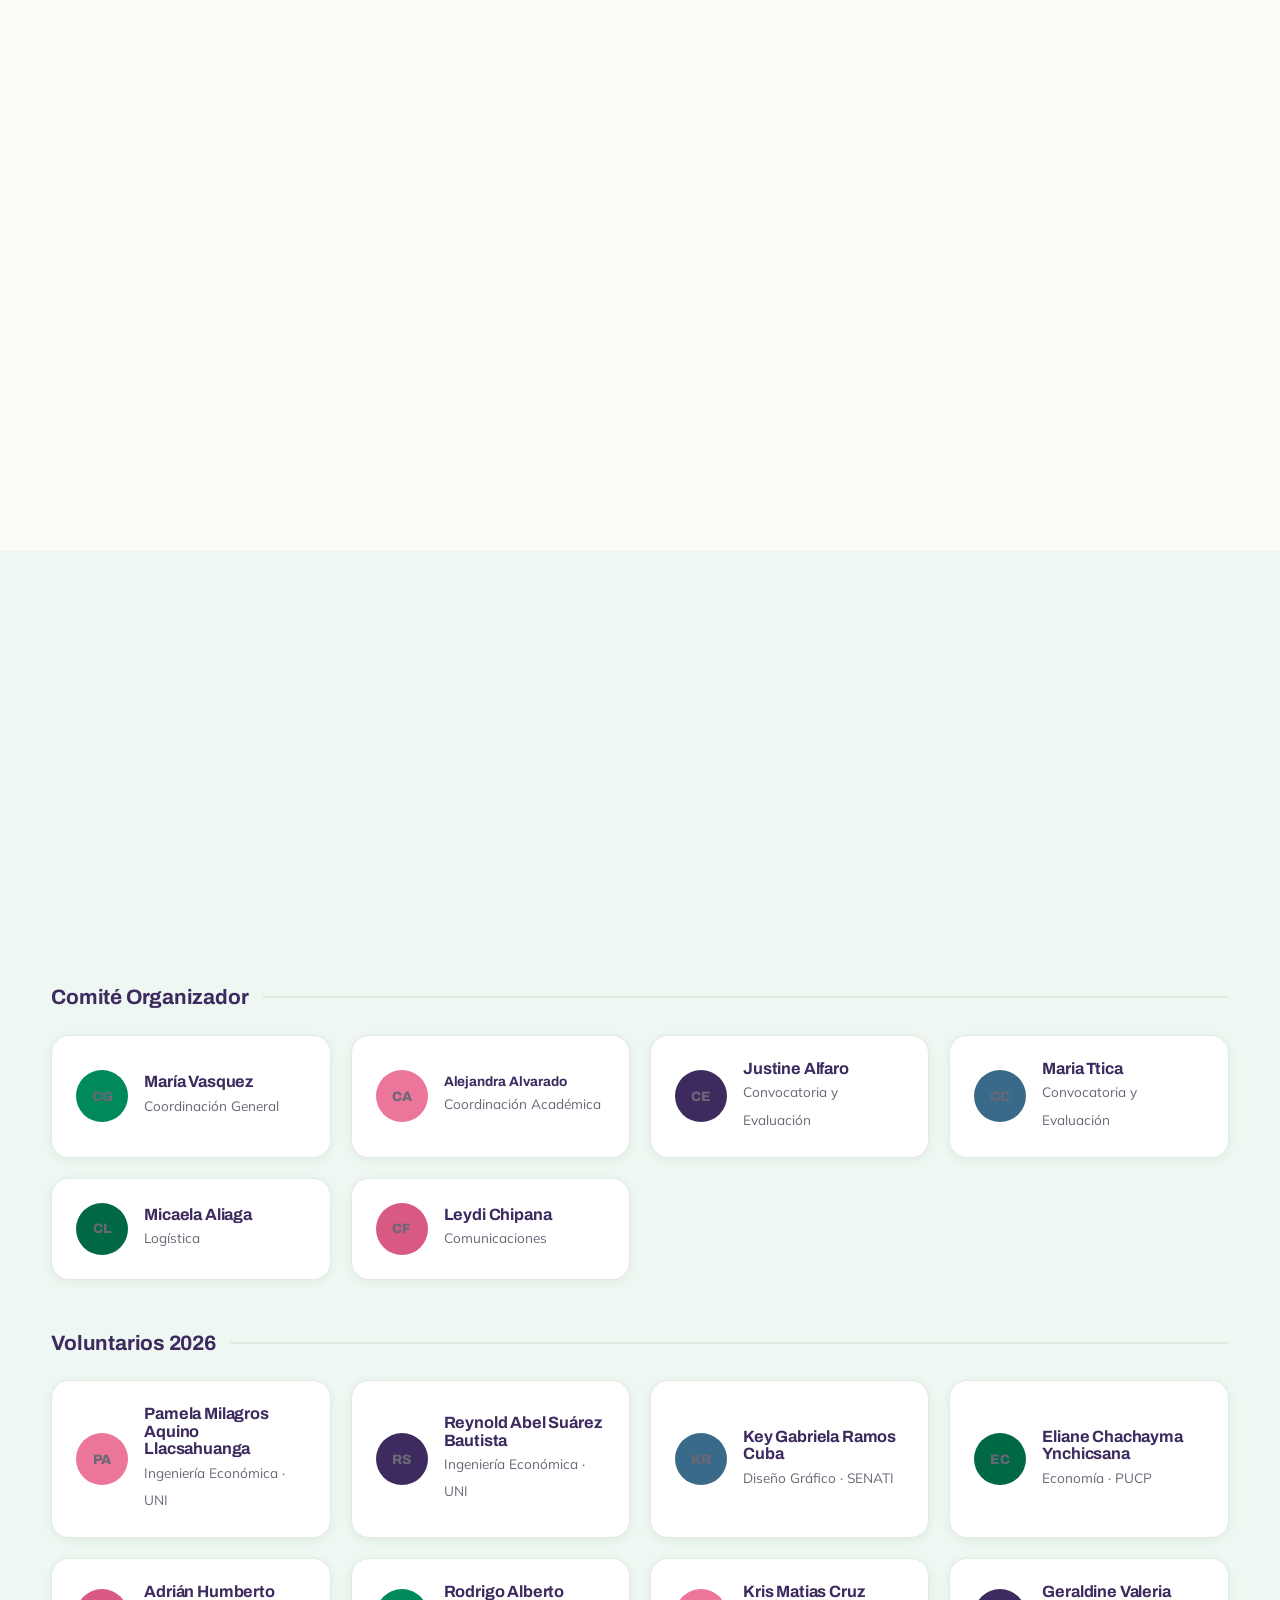
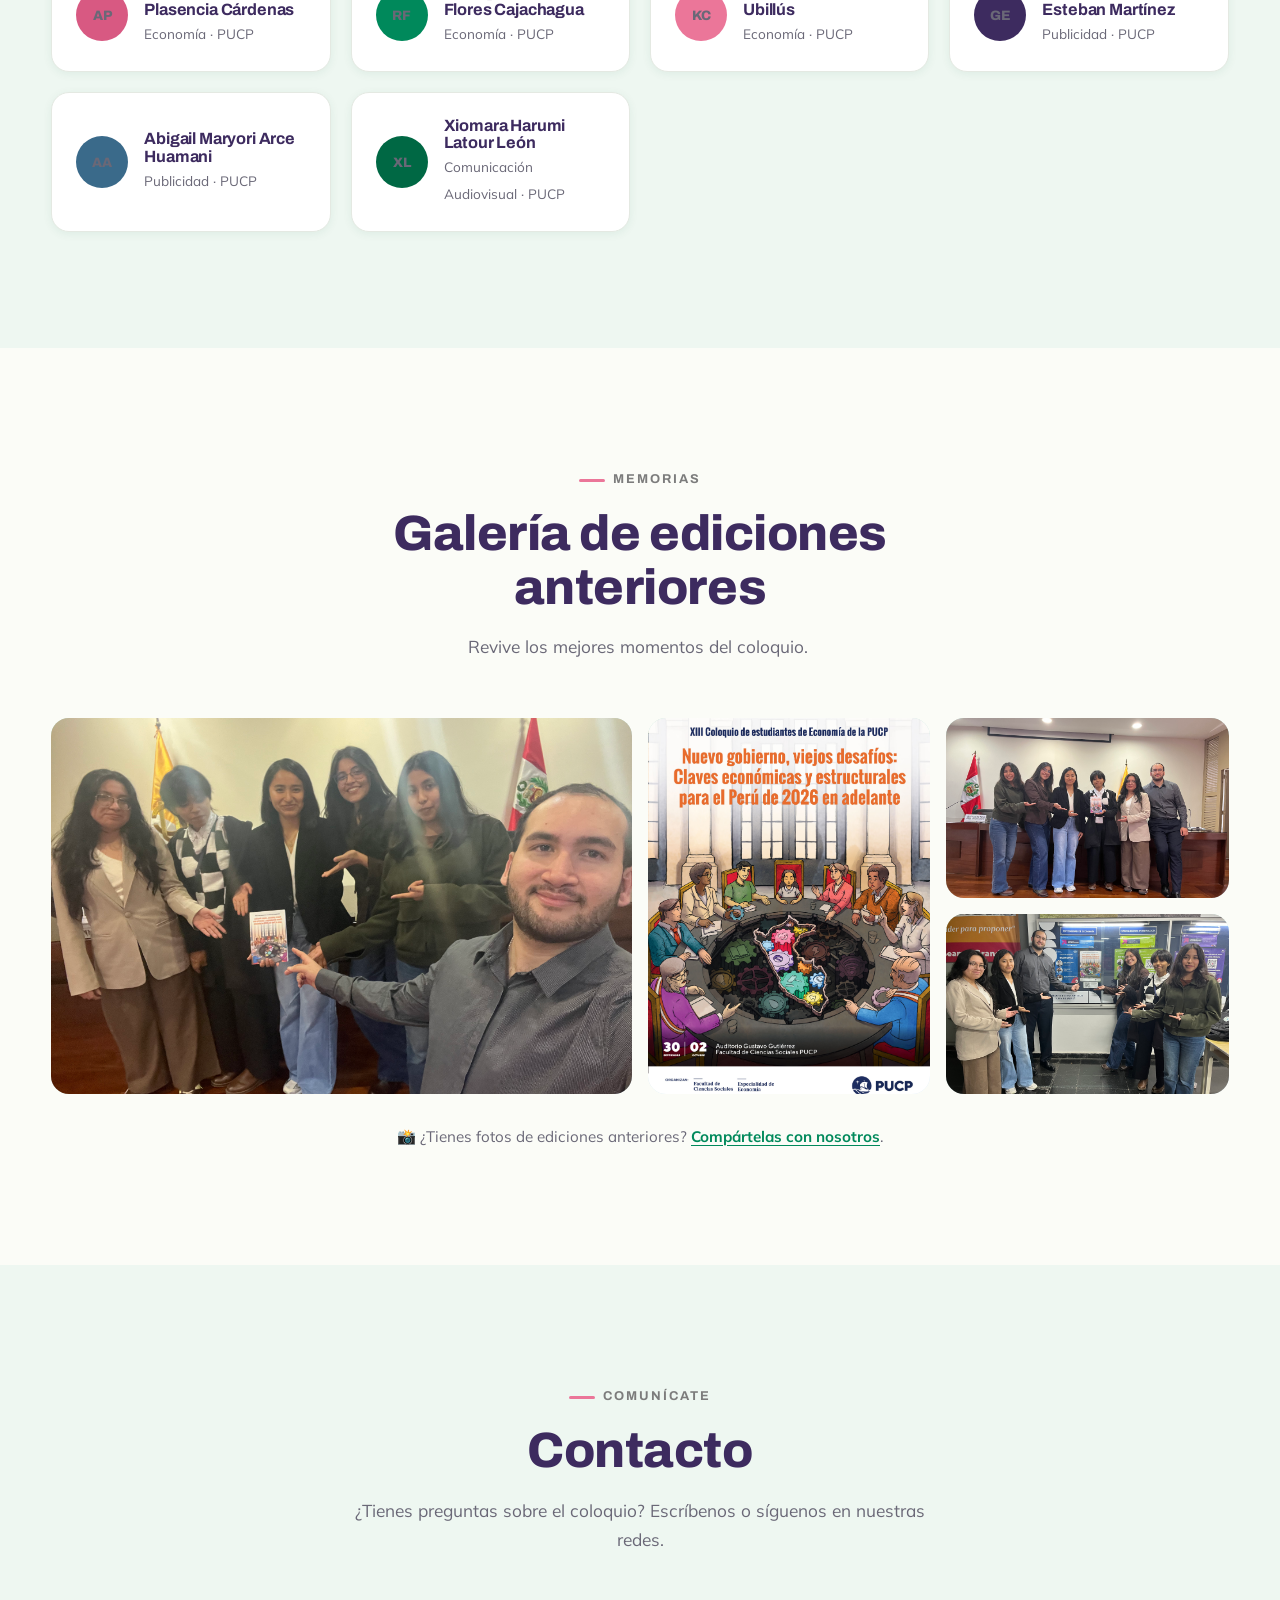
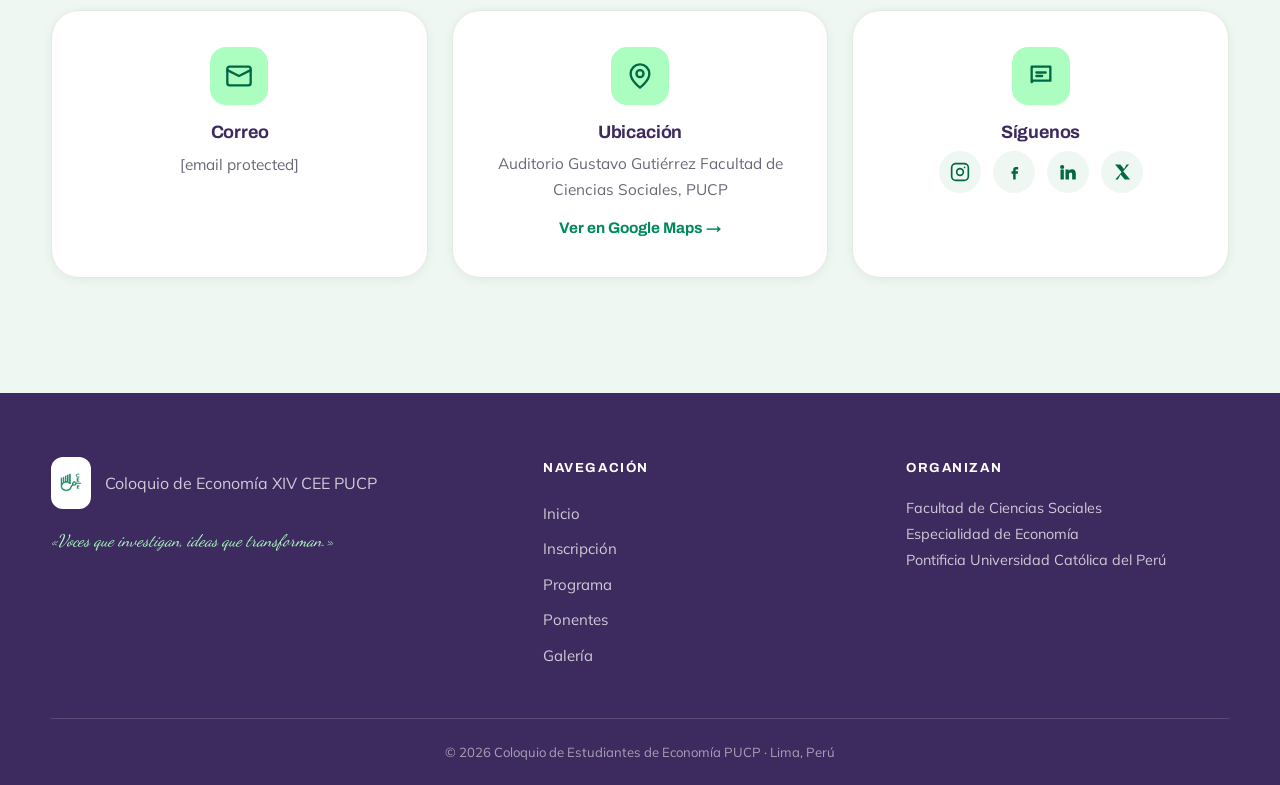
==== commit 83b6cfe9: "Add files via upload" ====
--- a/index.html
+++ b/index.html
@@ -415,8 +415,8 @@
       align-items: center;
       padding: 130px 0 90px;
       background:
-        linear-gradient(rgba(0, 104, 68, .78), rgba(0, 48, 32, .9)),
-        url('assets/afiche-cabecera-2025.jpg') center / cover no-repeat;
+        linear-gradient(rgba(0, 104, 68, .72), rgba(0, 48, 32, .86)),
+        url('assets/afiche-2026-horizontal.png') center / cover no-repeat;
       overflow: hidden;
     }
 
@@ -1504,6 +1504,102 @@
       .nav-toggle { display: flex; }
       .nav .nav-cta { display: none; }
     }
+
+    /* ============================================================
+       HERRAMIENTAS DE NAV — idioma + tema
+       ============================================================ */
+    .nav-end { display: flex; align-items: center; gap: 22px; }
+    .nav-tools { display: flex; align-items: center; gap: 8px; }
+    .tool-btn {
+      display: grid;
+      place-items: center;
+      min-width: 40px;
+      height: 40px;
+      padding: 0 12px;
+      border-radius: var(--r-pill);
+      background: rgba(255, 255, 255, .14);
+      border: 1px solid rgba(255, 255, 255, .32);
+      color: #fff;
+      font-family: var(--font-display);
+      font-weight: 800;
+      font-size: .84rem;
+      letter-spacing: .04em;
+      transition: background var(--t), border-color var(--t), color var(--t), transform var(--t);
+    }
+    .tool-btn:hover { background: rgba(255, 255, 255, .26); transform: translateY(-2px); }
+    .tool-btn svg { width: 19px; height: 19px; }
+    .nav.scrolled .tool-btn { background: var(--bg-tint); border-color: var(--line); color: var(--text); }
+    .nav.scrolled .tool-btn:hover { background: var(--verde-menta); color: var(--verde-osc); }
+    .ico-sun { display: none; }
+    html[data-theme="dark"] .ico-moon { display: none; }
+    html[data-theme="dark"] .ico-sun { display: block; }
+    @media (max-width: 1024px) { .nav-tools { margin-right: 6px; } }
+
+    /* ============================================================
+       MODO OSCURO
+       ============================================================ */
+    html[data-theme="dark"] {
+      --bg: #131119;
+      --bg-tint: #1a1822;
+      --surface: #211e2b;
+      --text: #eceaf3;
+      --text-muted: #a8a5b8;
+      --line: #322f3d;
+    }
+    html[data-theme="dark"] body { background: var(--bg); color: var(--text); }
+    html[data-theme="dark"] h1,
+    html[data-theme="dark"] h2,
+    html[data-theme="dark"] h3,
+    html[data-theme="dark"] h4,
+    html[data-theme="dark"] .sec-title,
+    html[data-theme="dark"] .about-text h2,
+    html[data-theme="dark"] .about-text p strong,
+    html[data-theme="dark"] .lili-card h3,
+    html[data-theme="dark"] .insc-figure-cap strong,
+    html[data-theme="dark"] .day-tab .d-num,
+    html[data-theme="dark"] .mesa-info h4,
+    html[data-theme="dark"] .pon-mesa-head h3,
+    html[data-theme="dark"] .mesa-person .pn,
+    html[data-theme="dark"] .tl-papers .p-title,
+    html[data-theme="dark"] .org-card h4,
+    html[data-theme="dark"] .org-card h4 span { color: #ece9f6 !important; }
+
+    html[data-theme="dark"] .about-goals p,
+    html[data-theme="dark"] .about-goals strong { background-color: transparent !important; }
+
+    html[data-theme="dark"] .nav.scrolled { background: rgba(19, 17, 25, .92); box-shadow: 0 2px 20px rgba(0, 0, 0, .5); }
+    html[data-theme="dark"] .nav.scrolled .nav-links a { color: var(--text); }
+    html[data-theme="dark"] .nav.scrolled .tool-btn { background: rgba(255, 255, 255, .08); border-color: rgba(255, 255, 255, .16); color: var(--text); }
+    html[data-theme="dark"] .nav.scrolled .brand-txt strong { color: #ece9f6; }
+
+    html[data-theme="dark"] .lili-card { background: linear-gradient(135deg, #262231, #211e2b); }
+    html[data-theme="dark"] .insc-lili { background: linear-gradient(135deg, #22202c, #211e2b); }
+    html[data-theme="dark"] .contact-card,
+    html[data-theme="dark"] .speaker,
+    html[data-theme="dark"] .org-card,
+    html[data-theme="dark"] .step,
+    html[data-theme="dark"] .tl-card,
+    html[data-theme="dark"] .mesa-card,
+    html[data-theme="dark"] .day-tab,
+    html[data-theme="dark"] .year-tab,
+    html[data-theme="dark"] .mesas-soon { background: var(--surface); border-color: var(--line); }
+    html[data-theme="dark"] .mesa-person { background: var(--bg-tint); }
+
+    html[data-theme="dark"] .papers { background: #1b1924; border-color: #39354a; }
+    html[data-theme="dark"] .papers-head h3,
+    html[data-theme="dark"] .papers p,
+    html[data-theme="dark"] .papers-benefits li,
+    html[data-theme="dark"] .papers-meta div,
+    html[data-theme="dark"] .papers-meta b { color: #b6b3c5; }
+    html[data-theme="dark"] .papers-meta div,
+    html[data-theme="dark"] .papers-closed-box { background: rgba(255, 255, 255, .04); }
+    html[data-theme="dark"] .papers-closed-box .lock { background: rgba(255, 255, 255, .08); }
+
+    html[data-theme="dark"] .speaker-photo { background: linear-gradient(150deg, #2a2740, #22303a); }
+    html[data-theme="dark"] .gallery-note { color: var(--text-muted); }
+
+    /* Galería: etiqueta hover según idioma */
+    html[lang="en"] .g-item::after { content: "View photo"; }
   </style>
 <link id="gfont-Merriweather" rel="stylesheet" href="https://fonts.googleapis.com/css2?family=Merriweather:wght@300;400;500;600;700&amp;display=swap">
 <link id="gfont-Crimson-Text" rel="stylesheet" href="https://fonts.googleapis.com/css2?family=Crimson+Text:wght@300;400;500;600;700&amp;display=swap">
@@ -1527,20 +1623,30 @@
         </span>
       </a>
 
-      <button class="nav-toggle" id="navToggle" aria-label="Abrir menú" aria-expanded="false">
-        <span></span><span></span><span></span>
-      </button>
-
-      <ul class="nav-links" id="navLinks">
-        <li><a href="#sobre">Inicio</a></li>
-        <li><a href="#inscripcion">Inscripción</a></li>
-        <li><a href="#programa">Programa</a></li>
-        <li><a href="#ponentes">Ponentes</a></li>
-        <li><a href="#organizadores">Organizadores</a></li>
-        <li><a href="#galeria">Galería</a></li>
-        <li><a href="#contacto">Contacto</a></li>
-        <li><a href="#inscripcion" class="btn btn--rosa nav-cta">Inscríbete</a></li>
-      </ul>
+      <div class="nav-end">
+        <ul class="nav-links" id="navLinks">
+          <li><a href="#sobre">Inicio</a></li>
+          <li><a href="#inscripcion">Inscripción</a></li>
+          <li><a href="#programa">Programa</a></li>
+          <li><a href="#ponentes">Ponentes</a></li>
+          <li><a href="#organizadores">Organizadores</a></li>
+          <li><a href="#galeria">Galería</a></li>
+          <li><a href="#contacto">Contacto</a></li>
+          <li><a href="#inscripcion" class="btn btn--rosa nav-cta">Inscríbete</a></li>
+        </ul>
+
+        <div class="nav-tools">
+          <button id="langToggle" class="tool-btn" type="button" aria-label="Switch to English">EN</button>
+          <button id="themeToggle" class="tool-btn" type="button" aria-label="Cambiar tema">
+            <svg class="ico-moon" viewBox="0 0 24 24" fill="none" stroke="currentColor" stroke-width="2" stroke-linecap="round" stroke-linejoin="round"><path d="M21 12.8A9 9 0 1 1 11.2 3a7 7 0 0 0 9.8 9.8Z"/></svg>
+            <svg class="ico-sun" viewBox="0 0 24 24" fill="none" stroke="currentColor" stroke-width="2" stroke-linecap="round" stroke-linejoin="round"><circle cx="12" cy="12" r="4"/><path d="M12 2v2M12 20v2M4.9 4.9l1.4 1.4M17.7 17.7l1.4 1.4M2 12h2M20 12h2M4.9 19.1l1.4-1.4M17.7 6.3l1.4-1.4"/></svg>
+          </button>
+        </div>
+
+        <button class="nav-toggle" id="navToggle" aria-label="Abrir menú" aria-expanded="false">
+          <span></span><span></span><span></span>
+        </button>
+      </div>
     </div>
   </nav>
 
@@ -1580,24 +1686,24 @@
         <div class="about-text reveal">
           <span class="eyebrow" style="color: rgb(124, 124, 124)">Sobre el coloquio</span>
           <h2 class="sec-title" style="color: rgb(61, 43, 95)">Voces que investigan, ideas que transforman</h2>
-          <p>El <strong style="color: rgb(61, 43, 95)">Coloquio de Estudiantes de Economía de la PUCP</strong> es el principal encuentro académico
+          <p data-i18n="about.p1">El <strong style="color: rgb(61, 43, 95)">Coloquio de Estudiantes de Economía de la PUCP</strong> es el principal encuentro académico
             organizado por y para estudiantes de economía del país. En su <strong>XIV edición</strong> reúne a alumnos
             de pregrado y posgrado, jóvenes investigadores y docentes para compartir investigaciones, debatir ideas y
             fortalecer la comunidad académica.</p>
-          <p>Bajo el lema «Voces », esta edición busca promover el intercambio académico en torno a investigaciones desarrolladas por estudiantes de Economía en diversas áreas de la disciplina.</p>
+          <p data-i18n="about.p2">Bajo el lema «Voces », esta edición busca promover el intercambio académico en torno a investigaciones desarrolladas por estudiantes de Economía en diversas áreas de la disciplina.</p>
 
           <div class="about-goals">
             <div class="goal">
               <span class="goal-ico" style="background-color: rgb(235, 118, 153); color: rgb(255, 255, 255)"><svg viewBox="0 0 24 24" fill="none" stroke="currentColor" stroke-width="2" stroke-linecap="round" stroke-linejoin="round"><path d="M12 20v-6M6 20V10M18 20V4"/></svg></span>
-              <p style="background-color: rgb(255, 255, 255)"><strong>Dar visibilidad a la investigación</strong>Difundir los trabajos de estudiantes interesados en la investigación económica.</p>
+              <p data-i18n="about.goal1" style="background-color: rgb(255, 255, 255)"><strong>Dar visibilidad a la investigación</strong>Difundir los trabajos de estudiantes interesados en la investigación económica.</p>
             </div>
             <div class="goal">
               <span class="goal-ico" style="background-color: rgb(235, 118, 153); color: rgb(255, 255, 255)"><svg viewBox="0 0 24 24" fill="none" stroke="currentColor" stroke-width="2" stroke-linecap="round" stroke-linejoin="round"><path d="M17 21v-2a4 4 0 0 0-4-4H5a4 4 0 0 0-4 4v2"/><circle cx="9" cy="7" r="4"/><path d="M23 21v-2a4 4 0 0 0-3-3.87M16 3.13a4 4 0 0 1 0 7.75"/></svg></span>
-              <p><strong style="background-color: rgb(255, 255, 255)">Construir comunidad académica</strong>Conectar a estudiantes de distintas universidades en torno al debate riguroso.</p>
+              <p data-i18n="about.goal2"><strong style="background-color: rgb(255, 255, 255)">Construir comunidad académica</strong>Conectar a estudiantes de distintas universidades en torno al debate riguroso.</p>
             </div>
             <div class="goal">
               <span class="goal-ico" style="background-color: rgb(235, 118, 153); color: rgb(255, 255, 255)"><svg viewBox="0 0 24 24" fill="none" stroke="currentColor" stroke-width="2" stroke-linecap="round" stroke-linejoin="round"><path d="M9 18h6M10 22h4M12 2a7 7 0 0 0-4 12.7c.6.5 1 1.3 1 2.3h6c0-1 .4-1.8 1-2.3A7 7 0 0 0 12 2Z"/></svg></span>
-              <p><strong>Fomentar nuevas ideas</strong>Brindar retroalimentación especializada a investigaciones incipientes.</p>
+              <p data-i18n="about.goal3"><strong>Fomentar nuevas ideas</strong>Brindar retroalimentación especializada a investigaciones incipientes.</p>
             </div>
           </div>
         </div>
@@ -1623,7 +1729,7 @@
         <div class="stat"><b>XIV</b><span>Ediciones de trayectoria</span></div>
         <div class="stat"><b>3</b><span>Días de programa</span></div>
         <div class="stat"><b>+20</b><span>Ponencias y paneles</span></div>
-        <div class="stat"><b>100%</b><span>Hecho por estudiantes</span></div>
+        <div class="stat"><b>100%</b><span>Hecho por estudiantes y egresados</span></div>
       </div>
     </div>
   </section>
@@ -1655,7 +1761,7 @@
         <!-- Lili invita a inscribirse -->
         <div class="insc-figure reveal">
           <img src="assets/lili-laptop.png" alt="Lili inscribiéndose en línea con su laptop" />
-          <p class="insc-figure-cap"><strong>¡Inscríbete desde donde estés!</strong> Completar el formulario en línea te toma solo un par de minutos. Lili ya aseguró su lugar, ¿y tú?</p>
+          <p class="insc-figure-cap" data-i18n="insc.figcap"><strong>¡Inscríbete desde donde estés!</strong> Completar el formulario en línea te toma solo un par de minutos. Lili ya aseguró su lugar, ¿y tú?</p>
         </div>
       </div>
     </div>
@@ -1743,7 +1849,7 @@
 
           <div class="tl-item"><div class="tl-time">4:00<br>4:20 p. m.</div><div class="tl-body"><div class="tl-card"><span class="tl-kind k-break">Coffee break</span><h4>Pausa</h4></div></div></div>
 
-          <div class="tl-item"><div class="tl-time">4:20<br>6:05 p. m.</div><div class="tl-body"><div class="tl-card"><span class="tl-kind k-ponencia">Mesa 2</span><h4>Institucionalidad, Corrupción e Inversión Pública</h4>
+          <div class="tl-item"><div class="tl-time">4:20<br>6:05 p. m.</div><div class="tl-body"><div class="tl-card"><span class="tl-kind k-ponencia">Mesa 2</span><h4>Inversión pública y productividad</h4>
             <ul class="tl-papers">
               <li><span class="p-title">El efecto del ahorro doméstico sobre la productividad de países en desarrollo desde 1980 hasta 2019</span><span class="p-author">Marco Antonio Andrés Virú Lucas</span></li>
               <li><span class="p-title">La asociación entre la inversión en el sistema ferroviario y la actividad económica: un estudio para el Perú histórico entre 1840 y 1890</span><span class="p-author">Adrián Humberto Plasencia Cárdenas</span></li>
@@ -2014,7 +2120,6 @@
       <div class="org-group">
         <h3 class="org-group-title">Voluntarios 2026</h3>
         <div class="org-grid">
-          <div class="org-card"><span class="org-avatar" style="background:var(--verde)">FM</span><div><h4>Fabbiana Victoria Marcalaya Leiva</h4><span>Economía · UNMSM</span></div></div>
           <div class="org-card"><span class="org-avatar" style="background:var(--rosa)">PA</span><div><h4>Pamela Milagros Aquino Llacsahuanga</h4><span>Ingeniería Económica · UNI</span></div></div>
           <div class="org-card"><span class="org-avatar" style="background:var(--purpura)">RS</span><div><h4>Reynold Abel Suárez Bautista</h4><span>Ingeniería Económica · UNI</span></div></div>
           <div class="org-card"><span class="org-avatar" style="background:#3a6a8a">KR</span><div><h4>Key Gabriela Ramos Cuba</h4><span>Diseño Gráfico · SENATI</span></div></div>
@@ -2082,12 +2187,12 @@
         <div class="contact-card reveal">
           <span class="contact-ico"><svg viewBox="0 0 24 24" fill="none" stroke="currentColor" stroke-width="2" stroke-linecap="round" stroke-linejoin="round"><rect x="2" y="4" width="20" height="16" rx="2"/><path d="m22 7-10 5L2 7"/></svg></span>
           <h4>Correo</h4>
-          <a href="/cdn-cgi/l/email-protection#1f7c7073706e6a7670317a7c70717072767e5f6f6a7c6f317a7b6a316f7a"><span class="__cf_email__" data-cfemail="eb888487849a9e8284c58e8884858486828aab9b9e889bc58e8f9ec59b8e">[email&#160;protected]</span></a>
+          <a href="/cdn-cgi/l/email-protection#6b080407041a1e0204450e0804050406020a2b1b1e081b450e0f1e451b0e"><span class="__cf_email__" data-cfemail="395a565556484c5056175c5a56575654505879494c5a49175c5d4c17495c">[email&#160;protected]</span></a>
         </div>
         <div class="contact-card reveal">
           <span class="contact-ico"><svg viewBox="0 0 24 24" fill="none" stroke="currentColor" stroke-width="2" stroke-linecap="round" stroke-linejoin="round"><path d="M20 10c0 6-8 12-8 12s-8-6-8-12a8 8 0 0 1 16 0Z"/><circle cx="12" cy="10" r="3"/></svg></span>
           <h4>Ubicación</h4>
-          <p>Auditorio Gustavo Gutiérrez
+          <p data-i18n="contact.loc">Auditorio Gustavo Gutiérrez
 Facultad de Ciencias Sociales, PUCP
 </p>
           <a href="https://maps.app.goo.gl/HHEDGPfJU4zqazf66" target="_blank" rel="noopener" class="map-link">Ver en Google Maps →</a>
@@ -2131,7 +2236,7 @@
 
         <div class="footer-col">
           <h5>Organizan</h5>
-          <p class="footer-credits">
+          <p class="footer-credits" data-i18n="footer.credits">
             Facultad de Ciencias Sociales<br />
             Especialidad de Economía<br />
             Pontificia Universidad Católica del Perú
@@ -2293,6 +2398,190 @@
       el.style.transitionDelay = (i % 4 * 0.06) + 's';
       revealObserver.observe(el);
     });
+
+    /* ====== Tema claro / oscuro ====== */
+    (function () {
+      const root = document.documentElement;
+      const btn = document.getElementById('themeToggle');
+      if (localStorage.getItem('coloquio-theme') === 'dark') root.setAttribute('data-theme', 'dark');
+      btn.addEventListener('click', () => {
+        const isDark = root.getAttribute('data-theme') === 'dark';
+        if (isDark) { root.removeAttribute('data-theme'); localStorage.setItem('coloquio-theme', 'light'); }
+        else { root.setAttribute('data-theme', 'dark'); localStorage.setItem('coloquio-theme', 'dark'); }
+      });
+    })();
+
+    /* ====== Idioma ES / EN ====== */
+    (function () {
+      /* Bloques con HTML anidado (se intercambia innerHTML) */
+      const I18N_EN = {
+        'about.p1': 'The <strong>Colloquium of Economics Students of the PUCP</strong> is the leading academic gathering organized by and for economics students across the country. In its <strong>XIV edition</strong> it brings together undergraduate and graduate students, young researchers and faculty to share research, debate ideas and strengthen the academic community.',
+        'about.p2': 'Under the motto \u00abVoices\u00bb, this edition seeks to promote academic exchange around research developed by Economics students across the discipline\u2019s many areas.',
+        'about.goal1': '<strong>Give research visibility</strong>Share the work of students interested in economic research.',
+        'about.goal2': '<strong>Build an academic community</strong>Connect students from different universities around rigorous debate.',
+        'about.goal3': '<strong>Foster new ideas</strong>Provide specialized feedback to early-stage research.',
+        'insc.figcap': '<strong>Register from wherever you are!</strong> Filling out the online form takes only a couple of minutes. Lili already secured her spot \u2014 what about you?',
+        'contact.loc': 'Gustavo Guti\u00e9rrez Auditorium<br />Faculty of Social Sciences, PUCP',
+        'footer.credits': 'Faculty of Social Sciences<br />Economics Program<br />Pontificia Universidad Cat\u00f3lica del Per\u00fa'
+      };
+
+      /* Texto plano (se intercambia por nodo de texto, admite repeticiones) */
+      const PHRASES = {
+        // Navegación / pie
+        'Inicio': 'Home', 'Inscripci\u00f3n': 'Registration', 'Programa': 'Program',
+        'Ponentes': 'Speakers', 'Organizadores': 'Team', 'Galer\u00eda': 'Gallery',
+        'Contacto': 'Contact', 'Inscr\u00edbete': 'Register',
+        'Navegaci\u00f3n': 'Navigation', 'Organizan': 'Organized by',
+        '\u00abVoces que investigan, ideas que transforman.\u00bb': '\u00abVoices that research, ideas that transform.\u00bb',
+        '\u00a9 2026 Coloquio de Estudiantes de Econom\u00eda PUCP \u00b7 Lima, Per\u00fa': '\u00a9 2026 Colloquium of Economics Students PUCP \u00b7 Lima, Peru',
+        // Hero
+        'EDICI\u00d3N 14\u00b0': '14TH EDITION',
+        'Coloquio de Estudiantes de Econom\u00eda del Per\u00fa': 'Colloquium of Economics Students of Peru',
+        'Acompa\u00f1anos en estos tres d\u00edas de investigaci\u00f3n econ\u00f3mica hecha por y para estudiantes del Per\u00fa.': 'Join us for three days of economic research made by and for Peru\u2019s students.',
+        '16 - 18 DE JUNIO': 'JUNE 16\u201318',
+        'D\u00edas': 'Days', 'Horas': 'Hours', 'Minutos': 'Minutes',
+        'Ver el programa': 'View the program',
+        // Sobre
+        'Sobre el coloquio': 'About the colloquium',
+        'Voces que investigan, ideas que transforman': 'Voices that research, ideas that transform',
+        'Nuestra mascota': 'Our mascot',
+        'Conoce a Lili \ud83d\udc26': 'Meet Lili \ud83d\udc26',
+        'Lili es una colibr\u00ed, ave emblem\u00e1tica del Per\u00fa y s\u00edmbolo de curiosidad, agilidad y energ\u00eda. Igual que un colibr\u00ed va de flor en flor polinizando, Lili recorre cada investigaci\u00f3n llevando ideas de un lado a otro. Representa a la comunidad estudiantil que investiga sin descanso y transforma su entorno. Sus colores recogen toda la paleta del coloquio y la acompa\u00f1an en cada edici\u00f3n.': 'Lili is a hummingbird, an emblematic bird of Peru and a symbol of curiosity, agility and energy. Just as a hummingbird goes from flower to flower pollinating, Lili travels through every piece of research carrying ideas from one place to another. She represents the student community that researches tirelessly and transforms its surroundings. Her colors gather the whole palette of the colloquium and accompany her every edition.',
+        'Ediciones de trayectoria': 'Editions of history',
+        'D\u00edas de programa': 'Days of program',
+        'Ponencias y paneles': 'Talks and panels',
+        'Hecho por estudiantes y egresados': 'Made by students and alumni',
+        // Inscripción
+        'Participa': 'Take part',
+        'Inscr\u00edbete al coloquio': 'Register for the colloquium',
+        'Las inscripciones est\u00e1n abiertas. Asegura tu lugar como asistente y vive tres d\u00edas de econom\u00eda, debate y comunidad. El ingreso es gratuito.': 'Registration is open. Secure your spot as an attendee and enjoy three days of economics, debate and community. Admission is free.',
+        'Inscripciones abiertas': 'Registration open',
+        'Inscripci\u00f3n de asistentes': 'Attendee registration',
+        'Acomp\u00e1\u00f1anos del 16 al 18 de junio en el Auditorio Gustavo Guti\u00e9rrez (PUCP)': 'Join us June 16\u201318 at the Gustavo Guti\u00e9rrez Auditorium (PUCP)',
+        'Acceso a todos los paneles de manera presencial': 'In-person access to all panels',
+        'Transmisi\u00f3n en vivo y materiales del evento': 'Live stream and event materials',
+        'Souvenirs: libretas, marcap\u00e1ginas y m\u00e1s': 'Souvenirs: notebooks, bookmarks and more',
+        'Registrate': 'Register',
+        'Cierre de inscripciones: 15 de junio': 'Registration closes: June 15',
+        // Call for Research
+        'CONVOCATORIA': 'CALL',
+        'Convocatoria de ponencias': 'Call for papers',
+        'Convocatoria cerrada': 'Call closed',
+        'Te invitamos a postular a este espacio acad\u00e9mico que re\u00fane a estudiantes y reci\u00e9n egresados de distintas universidades del pa\u00eds para presentar, discutir y difundir sus investigaciones. Los autores seleccionados ser\u00e1n contactados por la Coordinaci\u00f3n de Convocatoria y Evaluaci\u00f3n.': 'We invite you to apply to this academic space that brings together students and recent graduates from universities across the country to present, discuss and share their research. Selected authors will be contacted by the Call & Evaluation Coordination.',
+        'Si eres seleccionado(a) como ponente, podr\u00e1s:': 'If you are selected as a speaker, you will be able to:',
+        'Exponer tu investigaci\u00f3n (tesis, art\u00edculo, ensayo, monograf\u00eda o rese\u00f1a cr\u00edtica).': 'Present your research (thesis, article, essay, monograph or critical review).',
+        'Recibir retroalimentaci\u00f3n de docentes y especialistas en econom\u00eda.': 'Receive feedback from faculty and economics specialists.',
+        'Dar mayor visibilidad a tu trabajo acad\u00e9mico.': 'Give your academic work greater visibility.',
+        'Obtener un certificado de participaci\u00f3n.': 'Obtain a certificate of participation.',
+        'Primer cierre de convocatoria': 'First call deadline',
+        'Convocatoria abierta hasta': 'Call open until',
+        'Evento': 'Event',
+        'El formulario de env\u00edo de trabajos ya no est\u00e1 disponible. Podr\u00e1s compartir, debatir y enriquecer tu\n              investigaci\u00f3n junto a una comunidad interesada en la econom\u00eda en la pr\u00f3xima edici\u00f3n.': 'The paper submission form is no longer available. You will be able to share, debate and enrich your research with a community interested in economics in the next edition.',
+        'Enviar propuesta': 'Submit proposal',
+        'Revisa las bases y lineamientos': 'Review the guidelines',
+        // Programa
+        'Agenda': 'Agenda',
+        'Programa del coloquio': 'Colloquium program',
+        'Tres d\u00edas de mesas de investigaci\u00f3n estudiantil.': 'Three days of student research panels.',
+        'Mar \u00b7 Junio': 'Tue \u00b7 June', 'Mi\u00e9 \u00b7 Junio': 'Wed \u00b7 June', 'Jue \u00b7 Junio': 'Thu \u00b7 June',
+        'Bienvenida': 'Welcome', 'Clausura': 'Closing', 'Pausa': 'Break',
+        'Mesa 1': 'Panel 1', 'Mesa 2': 'Panel 2', 'Mesa 3': 'Panel 3',
+        'Mesa 4': 'Panel 4', 'Mesa 5': 'Panel 5', 'Mesa 6': 'Panel 6', 'Mesa 7': 'Panel 7',
+        'Palabras de apertura': 'Opening remarks',
+        'A cargo del Comit\u00e9 Organizador, el Director de la Especialidad de Econom\u00eda y la Decana de la Facultad.': 'By the Organizing Committee, the Director of the Economics Program and the Dean of the Faculty.',
+        'Ceremonia de clausura': 'Closing ceremony',
+        'A cargo del Jefe del Departamento de Econom\u00eda.': 'By the Head of the Department of Economics.',
+        'Empleo y G\u00e9nero': 'Employment & Gender',
+        'Inversi\u00f3n p\u00fablica y productividad': 'Public Investment & Productivity',
+        'Inclusi\u00f3n Financiera y Finanzas Sostenibles': 'Financial Inclusion & Sustainable Finance',
+        'Macrofinanzas': 'Macrofinance',
+        'Pol\u00edtica Monetaria y Comercio Exterior': 'Monetary Policy & Foreign Trade',
+        'Econom\u00eda del Comportamiento y Experimental': 'Behavioral & Experimental Economics',
+        'Institucionalidad y Finanzas P\u00fablicas': 'Institutions & Public Finance',
+        'Pol\u00edtica monetaria y Econom\u00eda Internacional': 'Monetary Policy & International Economics',
+        // Ponentes
+        'Conferencistas y panelistas': 'Speakers & panelists',
+        'Acad\u00e9micos y profesionales invitados al coloquio, organizados por mesas tem\u00e1ticas. Explora las\n          ediciones para conocer a quienes compartieron sus investigaciones.': 'Academics and professionals invited to the colloquium, organized by thematic panels. Explore the editions to discover who shared their research.',
+        'Edici\u00f3n 2025': '2025 Edition', 'Edici\u00f3n 2026': '2026 Edition',
+        'Conferencista': 'Speaker',
+        'El rol y estado de las instituciones en el desarrollo econ\u00f3mico peruano': 'The role and state of institutions in Peruvian economic development',
+        'Pobreza, desigualdad y retos para el capital humano peruano en educaci\u00f3n y salud': 'Poverty, inequality and challenges for Peruvian human capital in education and health',
+        'Actividades extractivas, territorio y desarrollo sostenible': 'Extractive activities, territory and sustainable development',
+        'Finanzas p\u00fablicas: debilidad y estrategias de mejora': 'Public finances: weakness and improvement strategies',
+        'MIPYMES, empleo e informalidad: reformas por un mercado laboral m\u00e1s productivo': 'MSMEs, employment and informality: reforms for a more productive labor market',
+        'Desaf\u00edos de la vida urbana y rural': 'Challenges of urban and rural life',
+        'Desaf\u00edos globales: incertidumbre en el comercio entre el Per\u00fa y el mundo': 'Global challenges: uncertainty in trade between Peru and the world',
+        // Equipo / Organizadores
+        'Equipo': 'Team',
+        'Qui\u00e9nes hacen el coloquio': 'Who makes the colloquium',
+        'El XIV Coloquio es organizado por el Comit\u00e9 Organizador, con el apoyo de sus voluntarios de diversas universidades.': 'The XIV Colloquium is organized by the Organizing Committee, with the support of volunteers from various universities.',
+        'Comit\u00e9 Organizador': 'Organizing Committee',
+        'Voluntarios 2026': '2026 Volunteers',
+        'Coordinaci\u00f3n General': 'General Coordination',
+        'Coordinaci\u00f3n Acad\u00e9mica': 'Academic Coordination',
+        'Convocatoria y Evaluaci\u00f3n': 'Call & Evaluation',
+        'Log\u00edstica': 'Logistics',
+        'Comunicaciones': 'Communications',
+        '\u00c1rea de comunicaciones': 'Communications Area',
+        '\u00c1rea acad\u00e9mica': 'Academic Area',
+        'Econom\u00eda \u00b7 UNMSM': 'Economics \u00b7 UNMSM',
+        'Ingenier\u00eda Econ\u00f3mica \u00b7 UNI': 'Economic Engineering \u00b7 UNI',
+        'Dise\u00f1o Gr\u00e1fico \u00b7 SENATI': 'Graphic Design \u00b7 SENATI',
+        'Econom\u00eda \u00b7 PUCP': 'Economics \u00b7 PUCP',
+        'Publicidad \u00b7 PUCP': 'Advertising \u00b7 PUCP',
+        'Comunicaci\u00f3n Audiovisual \u00b7 PUCP': 'Audiovisual Communication \u00b7 PUCP',
+        // Galería
+        'Memorias': 'Memories',
+        'Galer\u00eda de ediciones anteriores': 'Gallery of past editions',
+        'Revive los mejores momentos del coloquio.': 'Relive the best moments of the colloquium.',
+        '\ud83d\udcf8 \u00bfTienes fotos de ediciones anteriores?': '\ud83d\udcf8 Do you have photos from past editions?',
+        'Comp\u00e1rtelas con nosotros': 'Share them with us',
+        // Contacto
+        'Comun\u00edcate': 'Get in touch',
+        '\u00bfTienes preguntas sobre el coloquio? Escr\u00edbenos o s\u00edguenos en nuestras redes.': 'Have questions about the colloquium? Write to us or follow us on social media.',
+        'Correo': 'Email', 'Ubicaci\u00f3n': 'Location', 'S\u00edguenos': 'Follow us',
+        'Ver en Google Maps \u2192': 'View on Google Maps \u2192'
+      };
+
+      const langBtn = document.getElementById('langToggle');
+      let phraseNodes = null;
+      function collectNodes() {
+        phraseNodes = [];
+        const walker = document.createTreeWalker(document.body, NodeFilter.SHOW_TEXT, {
+          acceptNode(n) {
+            const t = n.nodeValue.trim();
+            if (!t) return NodeFilter.FILTER_REJECT;
+            const p = n.parentElement;
+            if (!p || p.closest('[data-i18n]') || p.closest('script, style')) return NodeFilter.FILTER_REJECT;
+            return PHRASES[t] ? NodeFilter.FILTER_ACCEPT : NodeFilter.FILTER_REJECT;
+          }
+        });
+        let n;
+        while ((n = walker.nextNode())) phraseNodes.push({ node: n, es: n.nodeValue });
+      }
+      function apply(lang) {
+        document.querySelectorAll('[data-i18n]').forEach(el => {
+          const key = el.getAttribute('data-i18n');
+          if (lang === 'en') {
+            if (el.dataset.esHtml == null) el.dataset.esHtml = el.innerHTML;
+            if (I18N_EN[key] != null) el.innerHTML = I18N_EN[key];
+          } else if (el.dataset.esHtml != null) {
+            el.innerHTML = el.dataset.esHtml;
+          }
+        });
+        if (!phraseNodes) collectNodes();
+        phraseNodes.forEach(({ node, es }) => {
+          if (lang === 'en') { const t = es.trim(); if (PHRASES[t]) node.nodeValue = es.replace(t, PHRASES[t]); }
+          else node.nodeValue = es;
+        });
+        document.documentElement.lang = lang;
+        langBtn.textContent = lang === 'en' ? 'ES' : 'EN';
+        langBtn.setAttribute('aria-label', lang === 'en' ? 'Cambiar a espa\u00f1ol' : 'Switch to English');
+        localStorage.setItem('coloquio-lang', lang);
+      }
+      langBtn.addEventListener('click', () => apply(document.documentElement.lang === 'en' ? 'es' : 'en'));
+      apply(localStorage.getItem('coloquio-lang') === 'en' ? 'en' : 'es');
+    })();
   </script>
 </body>
 
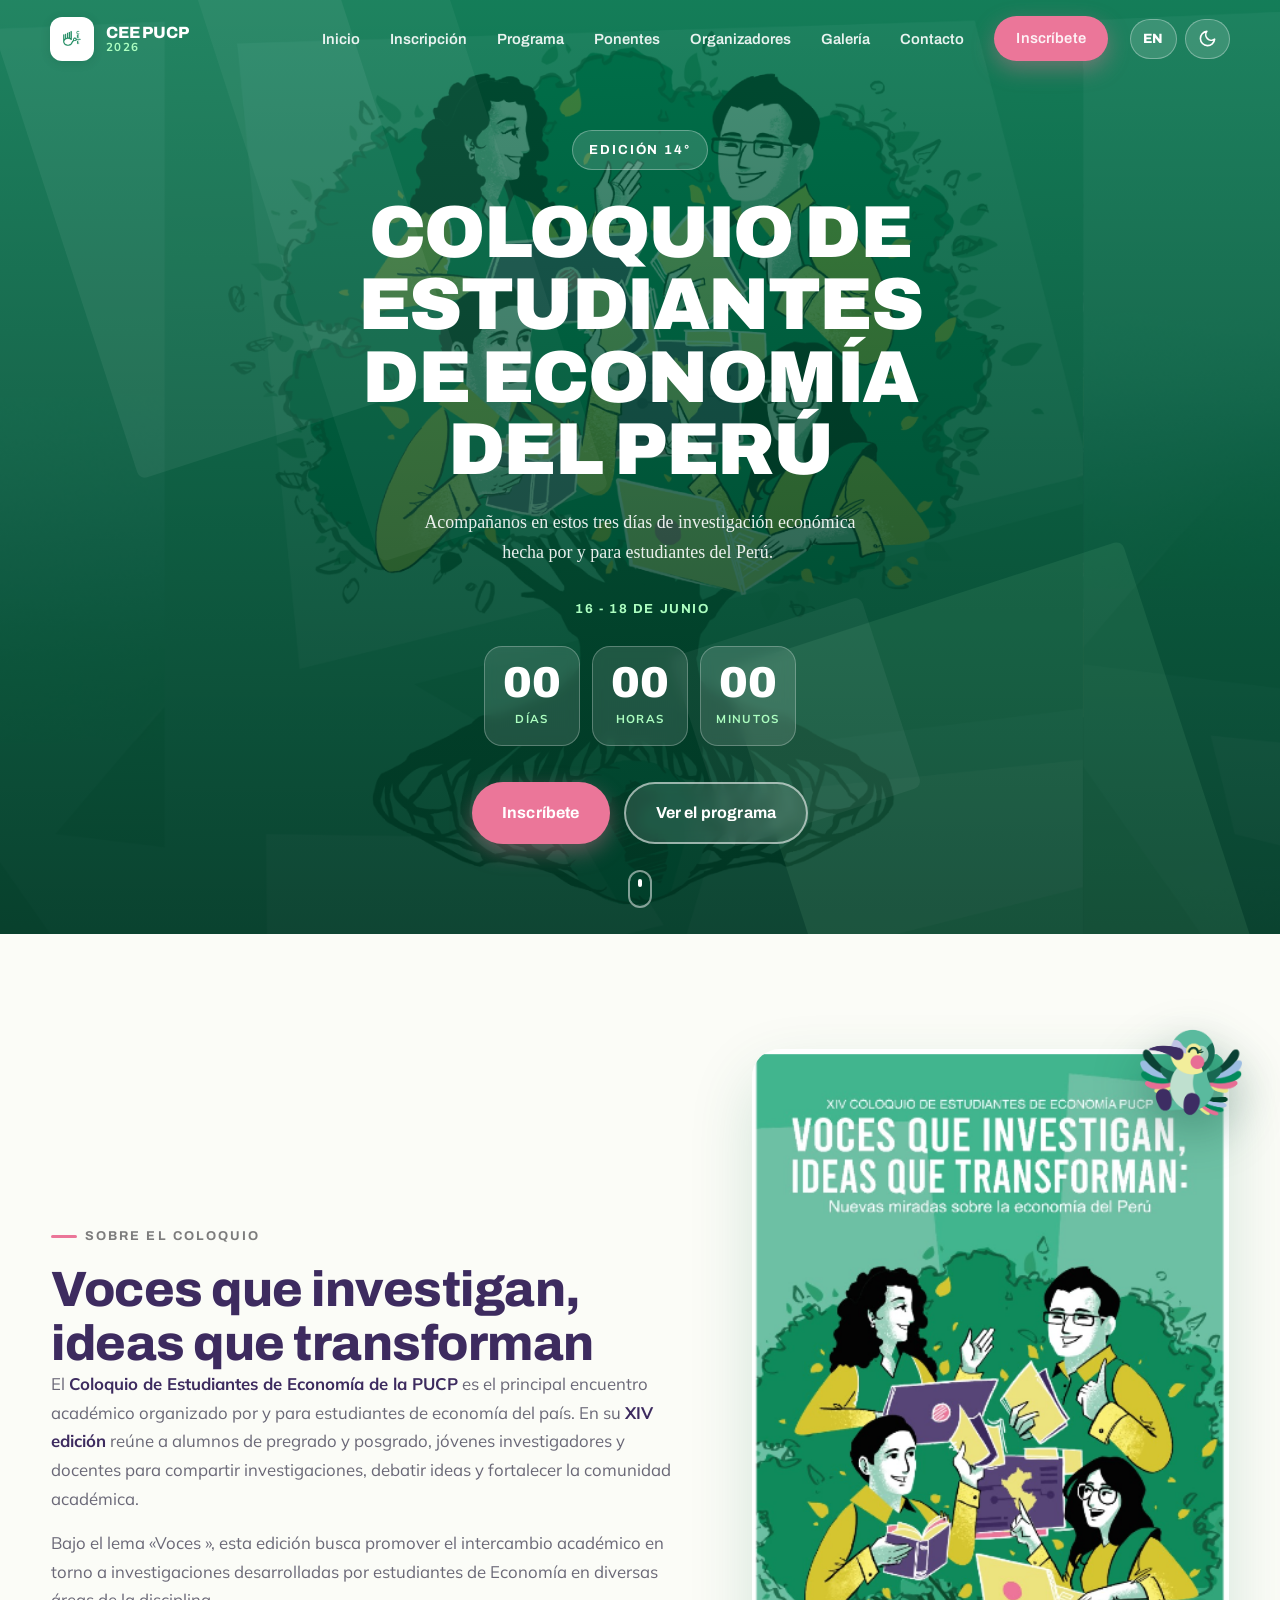
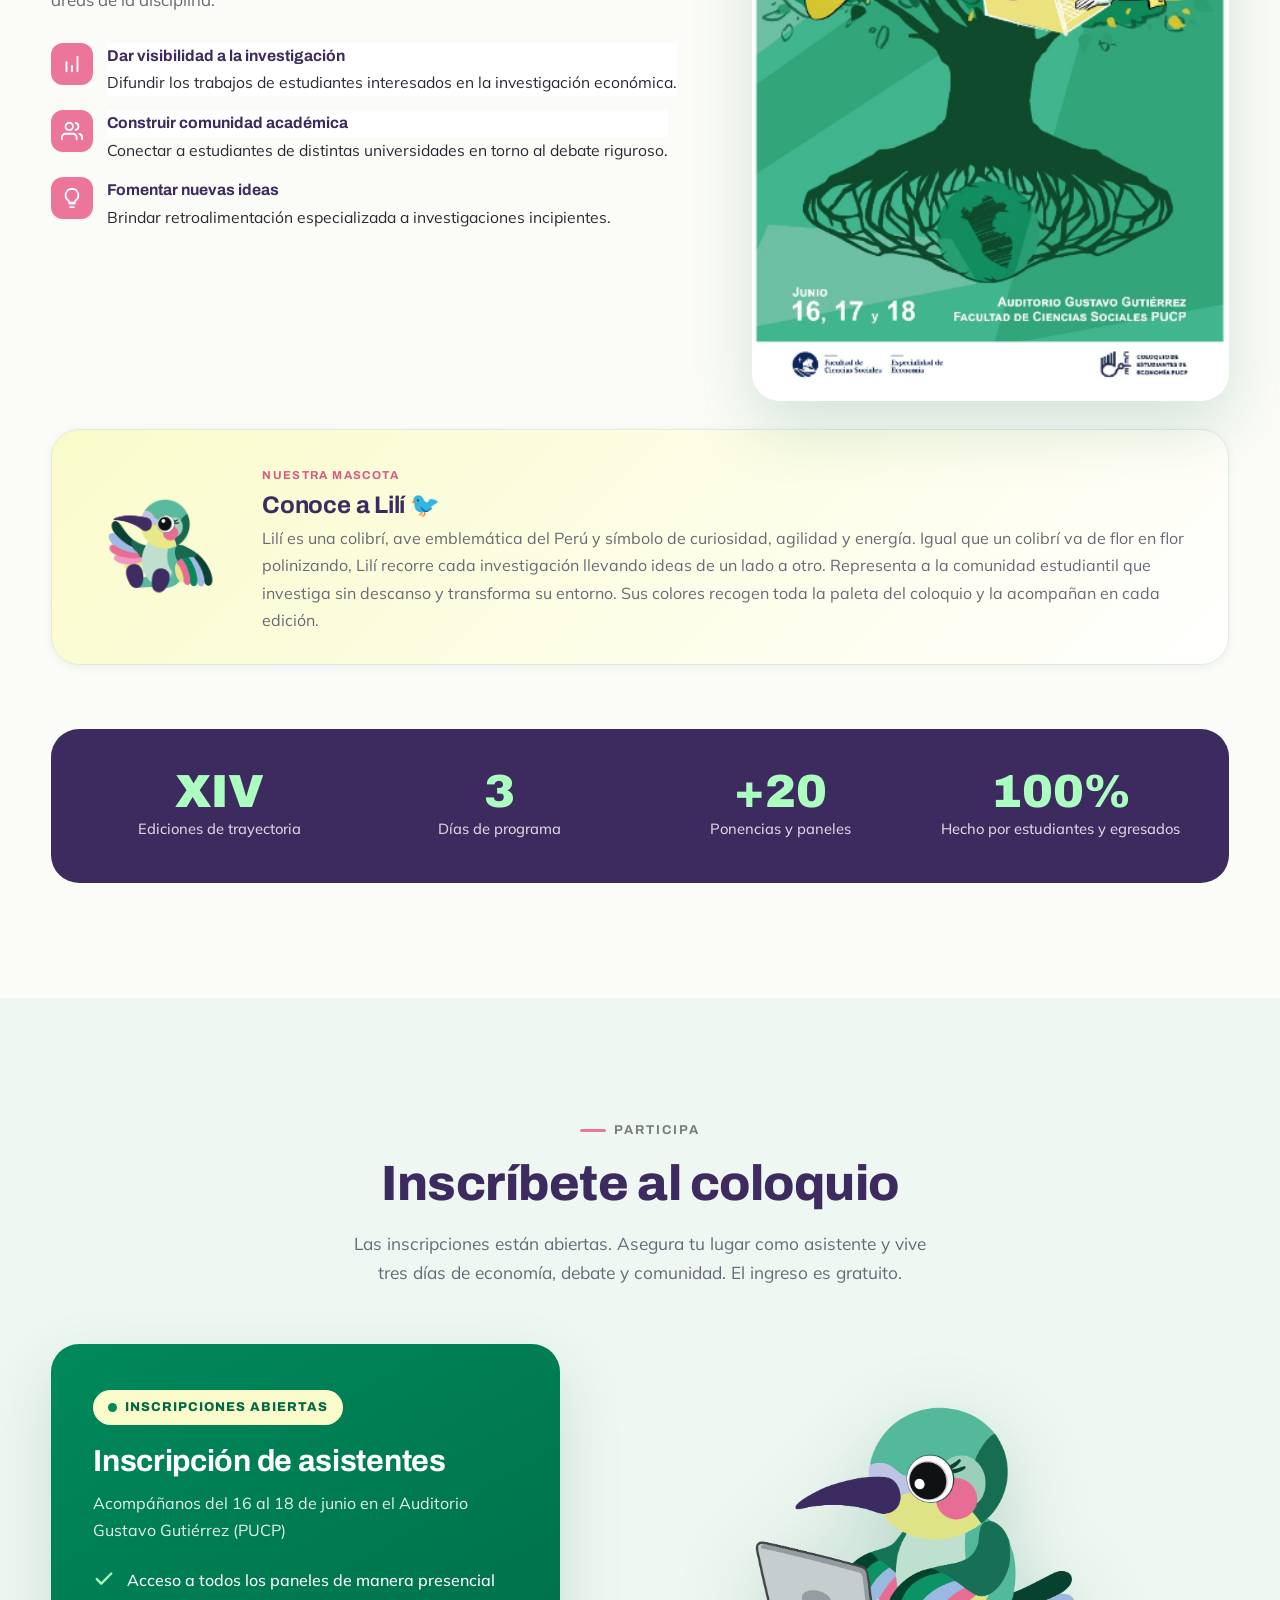
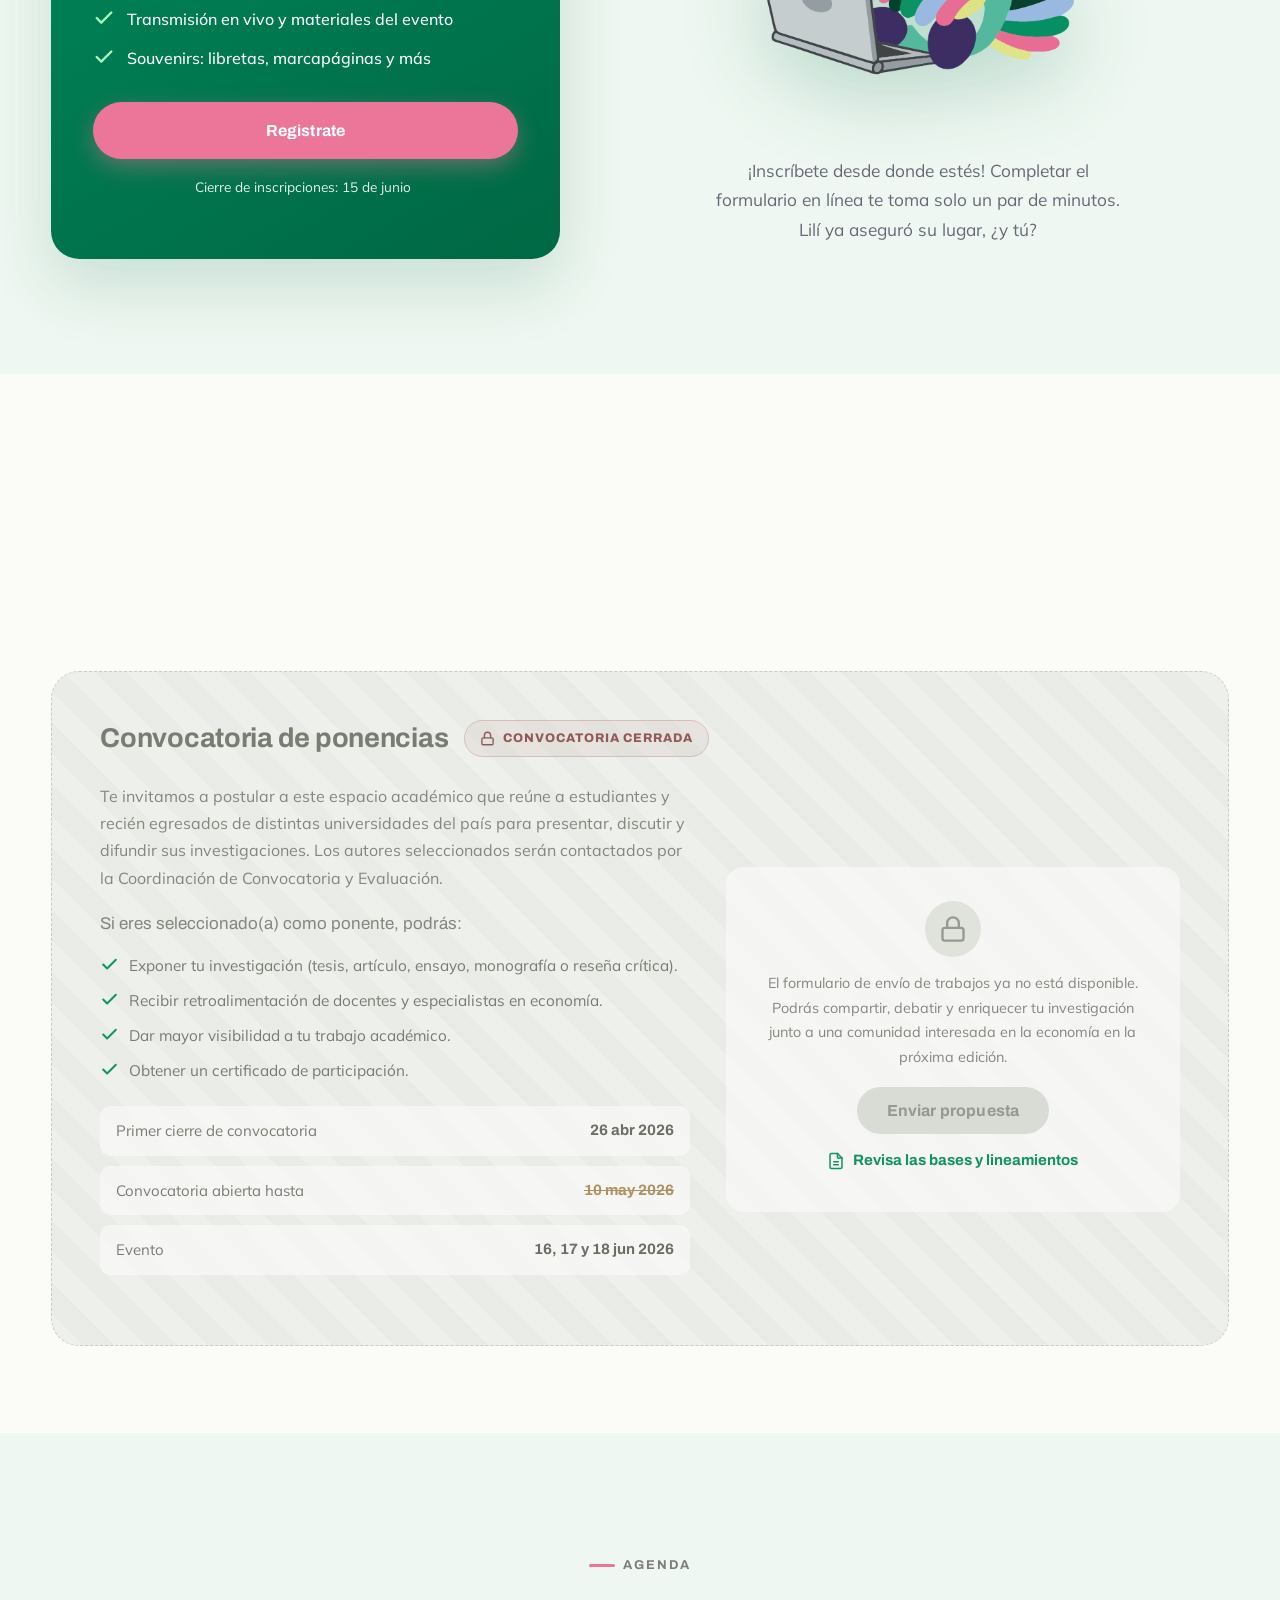
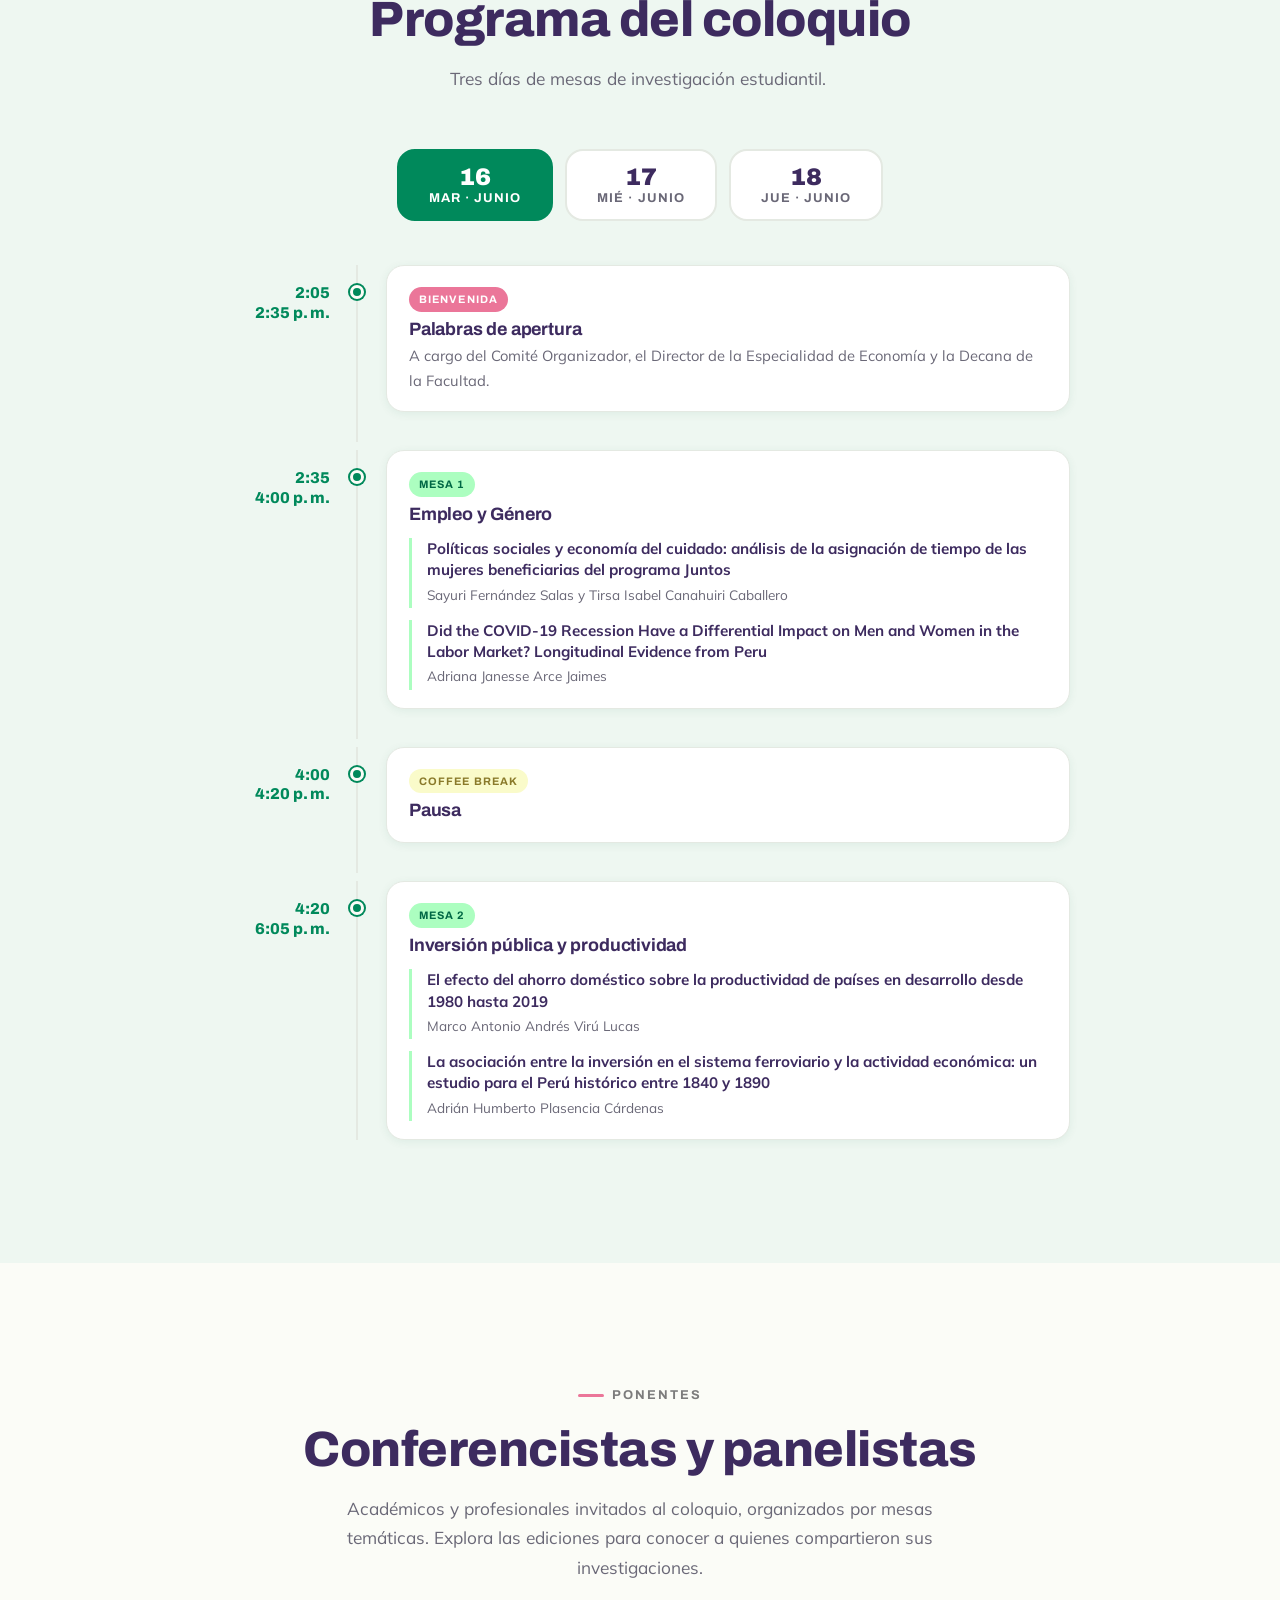
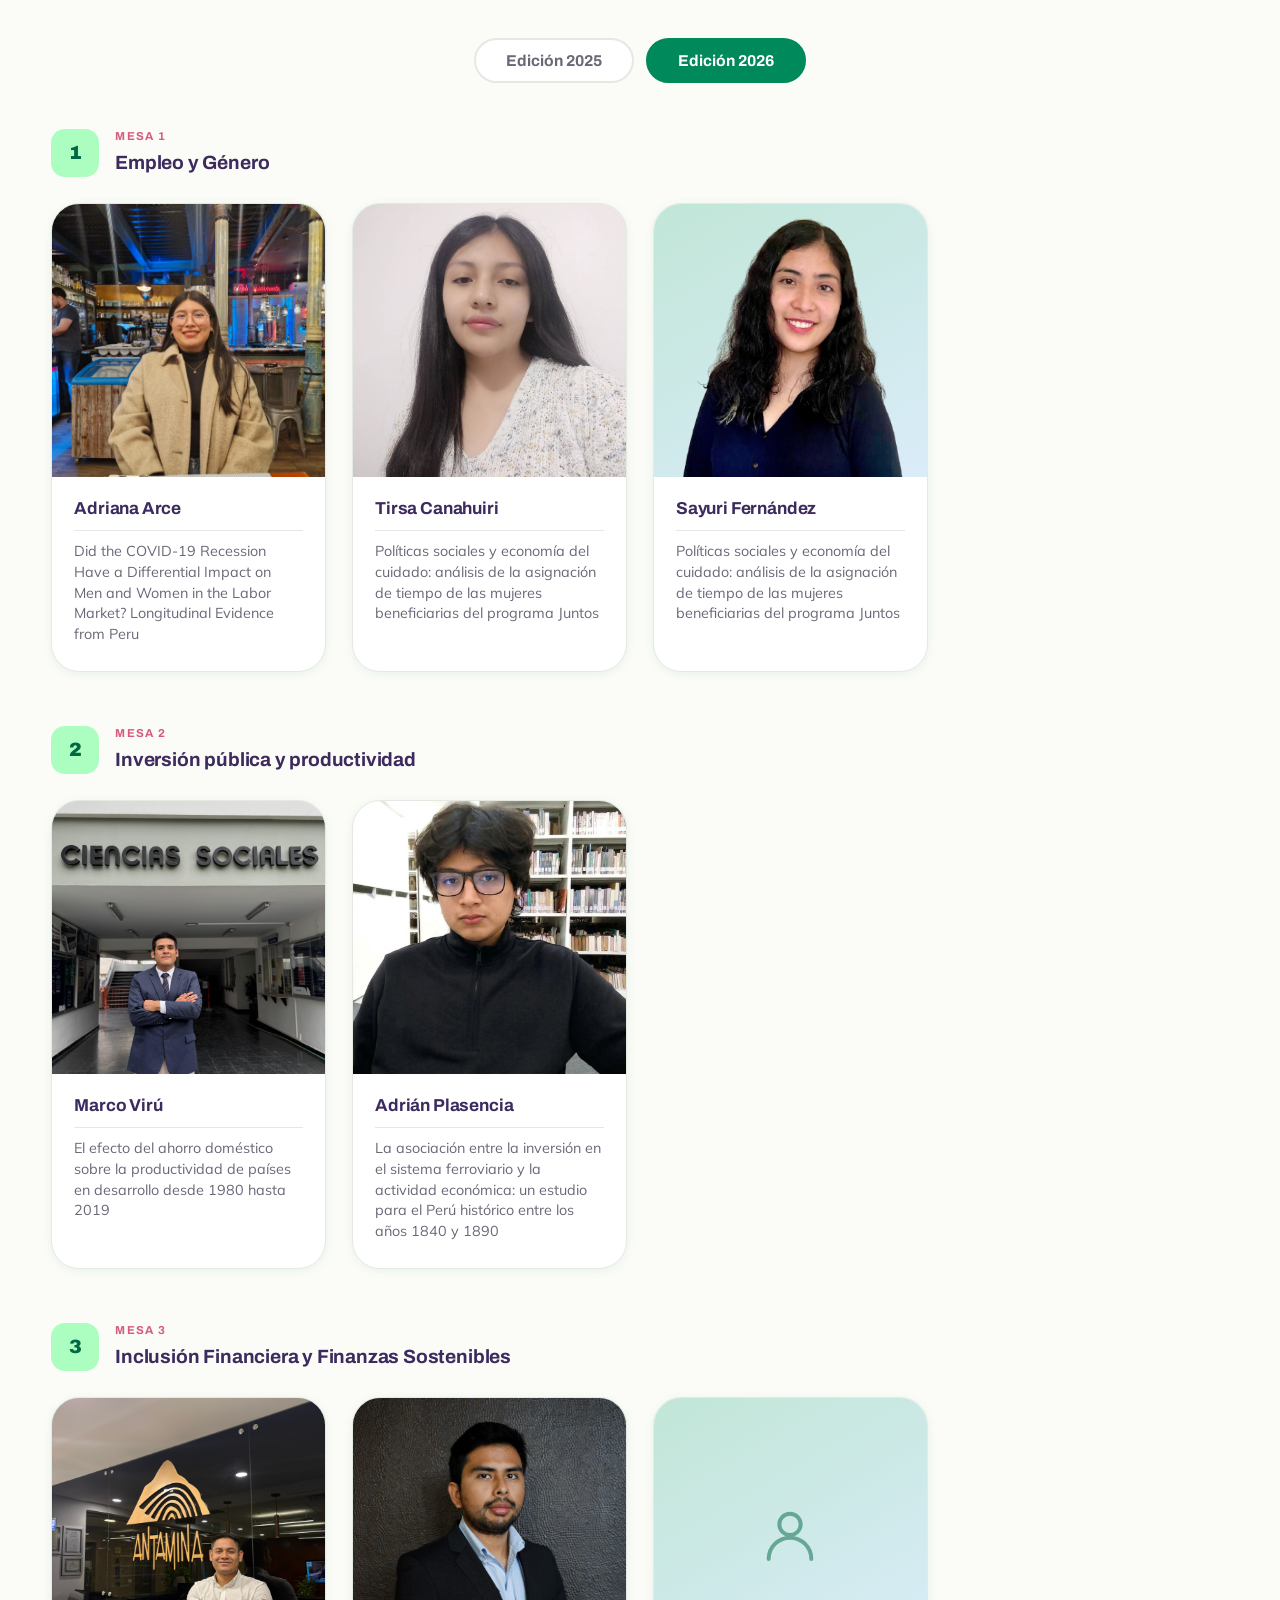
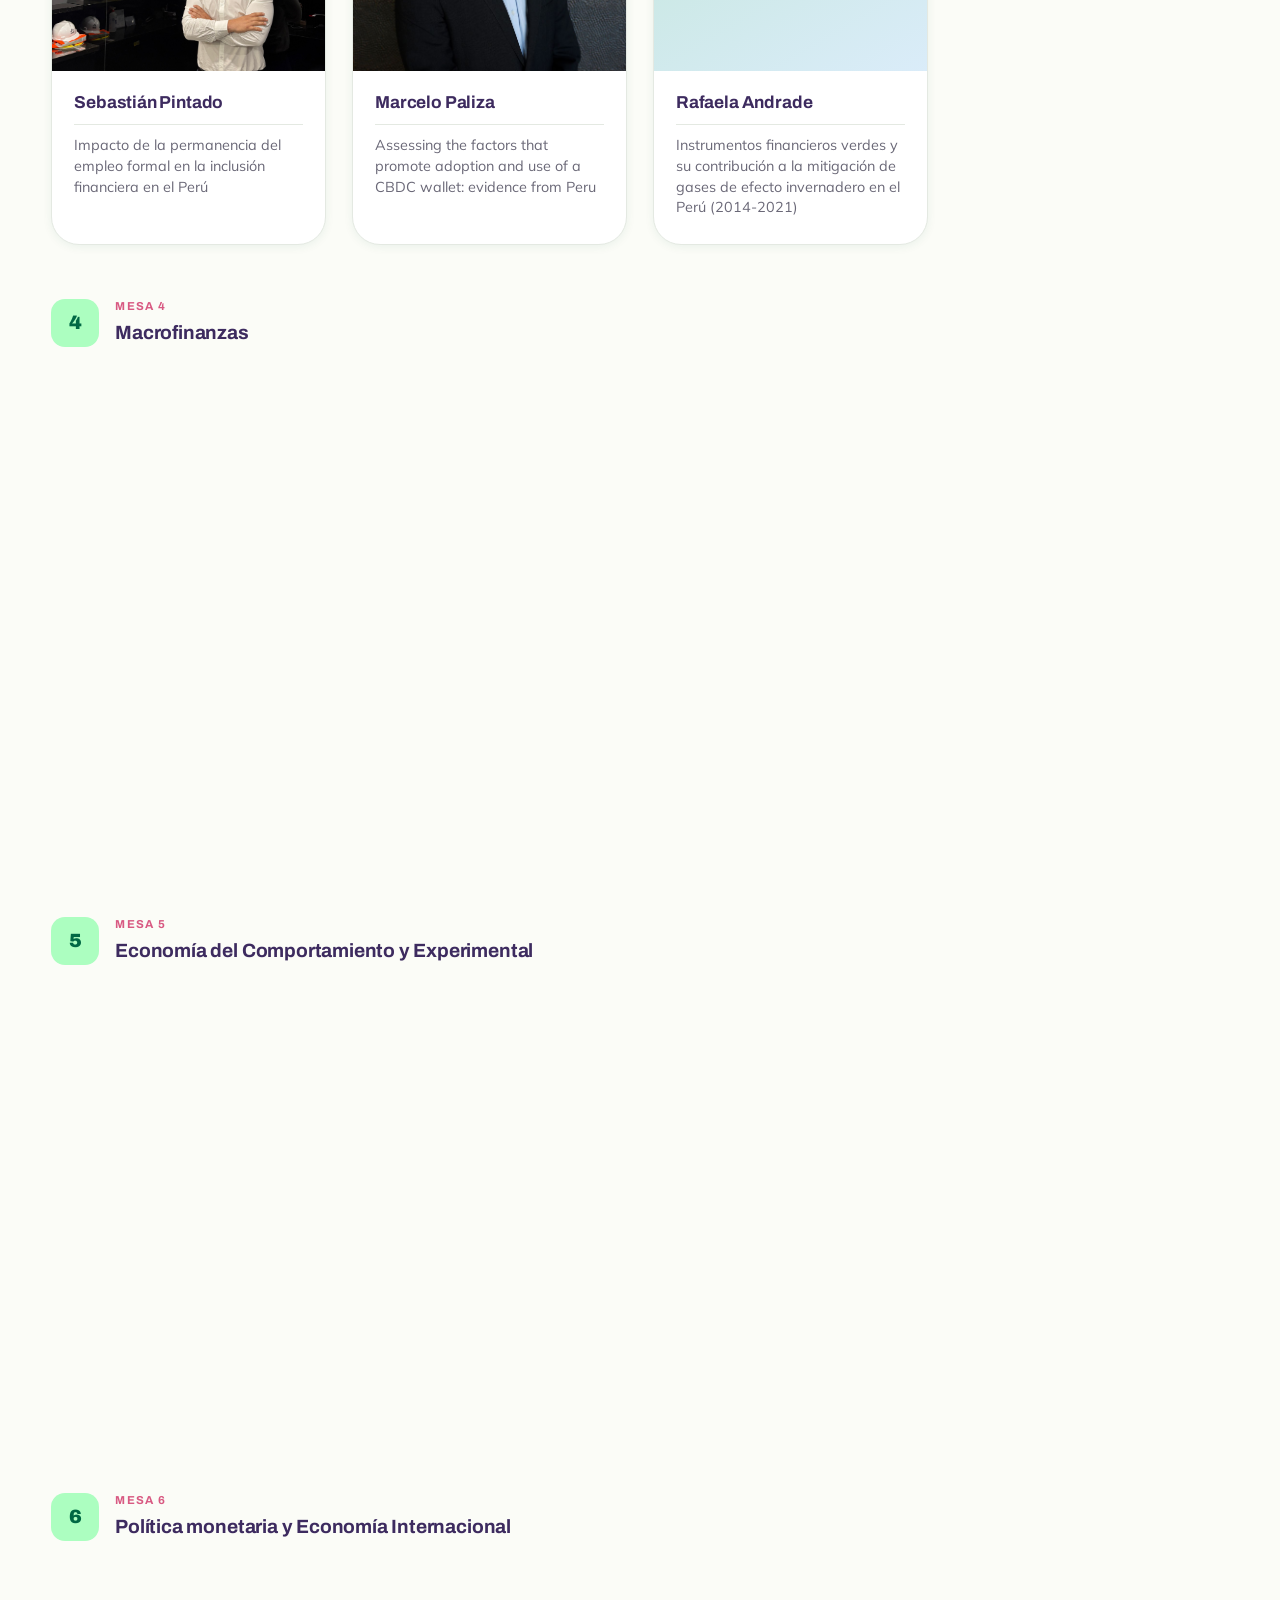
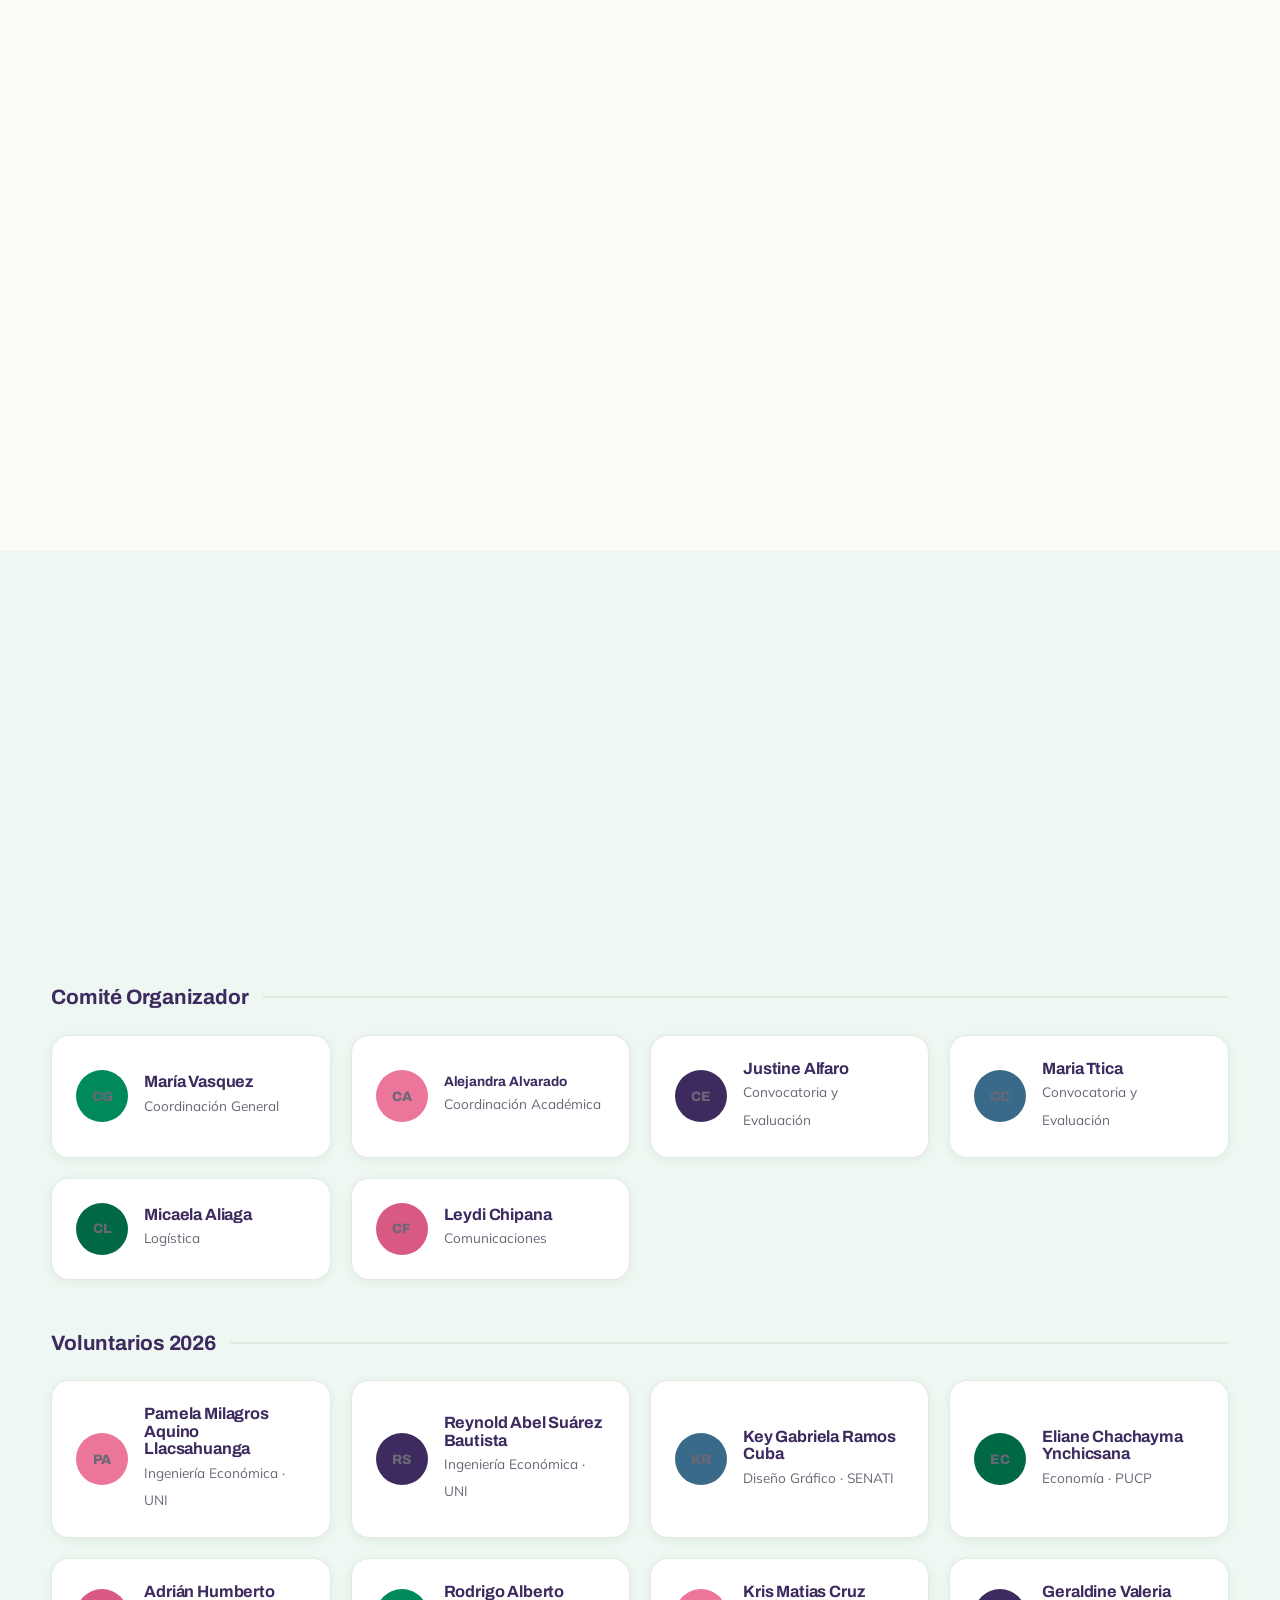
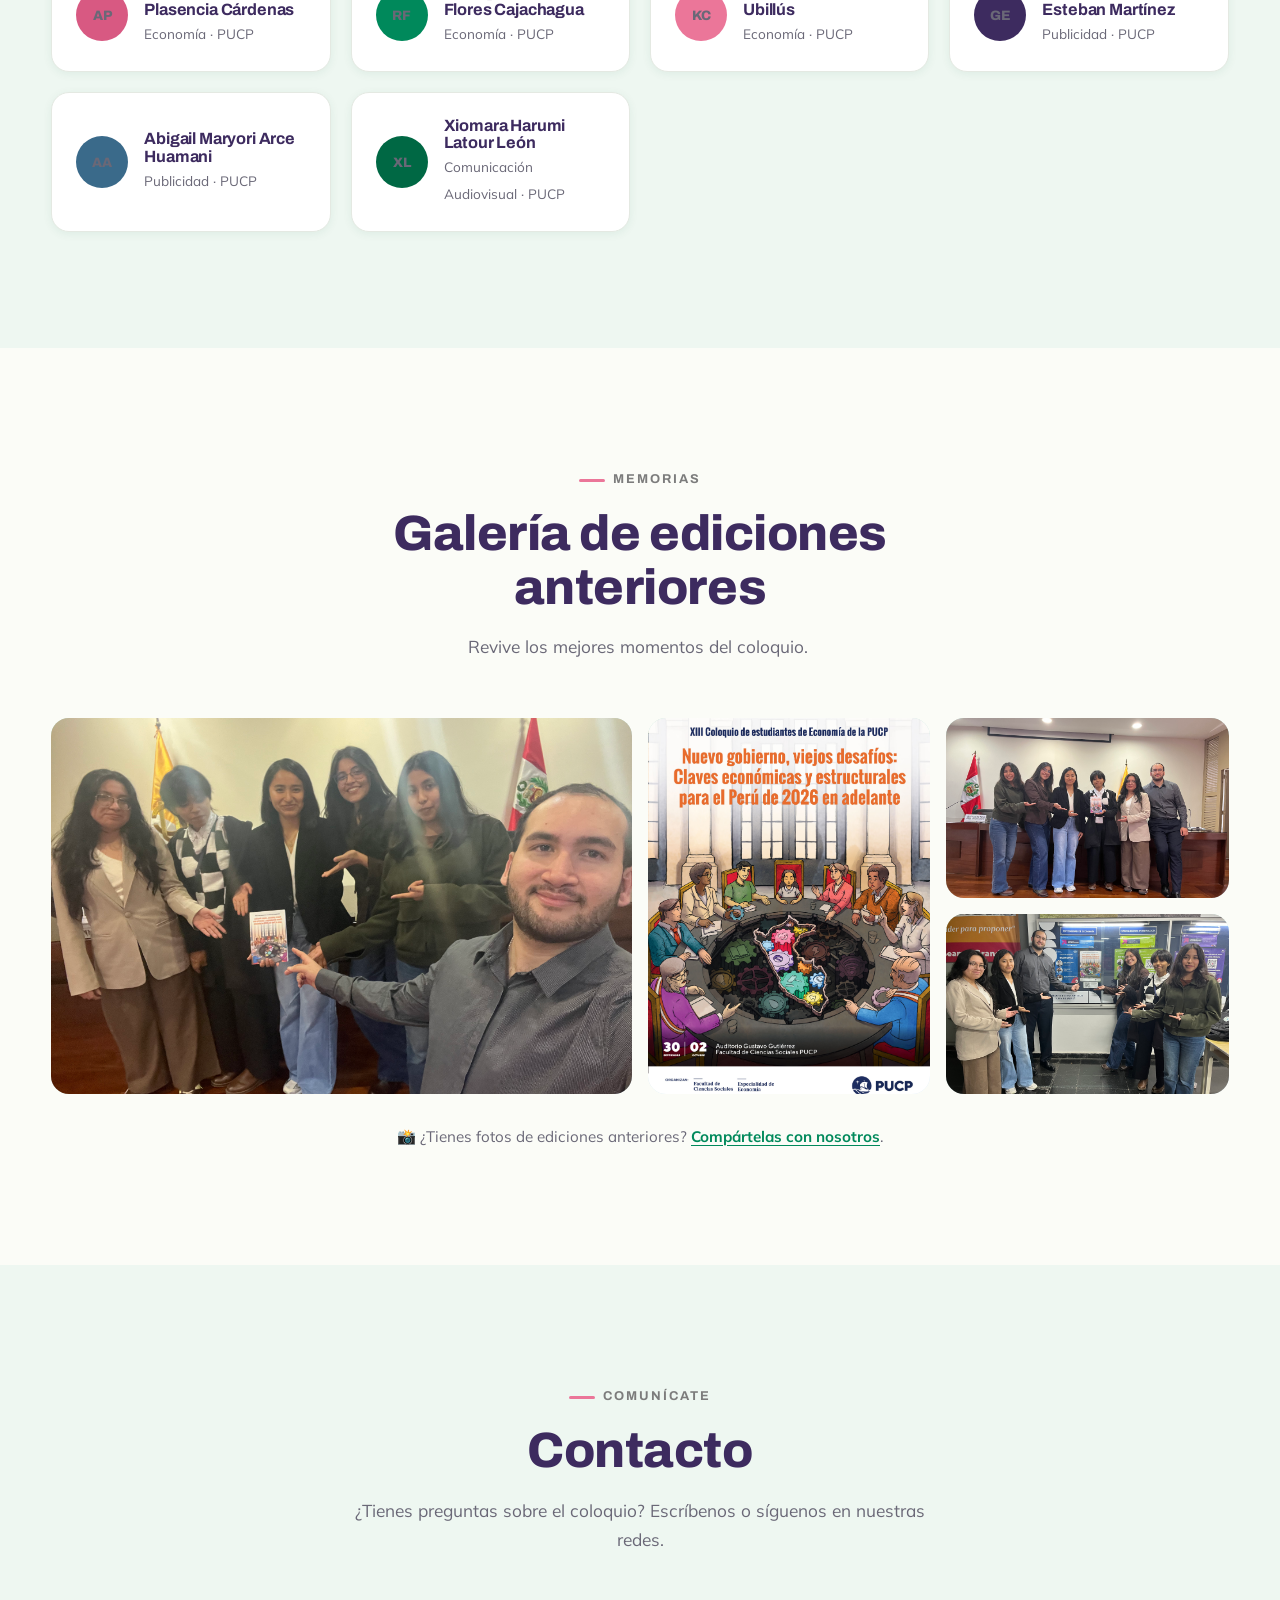
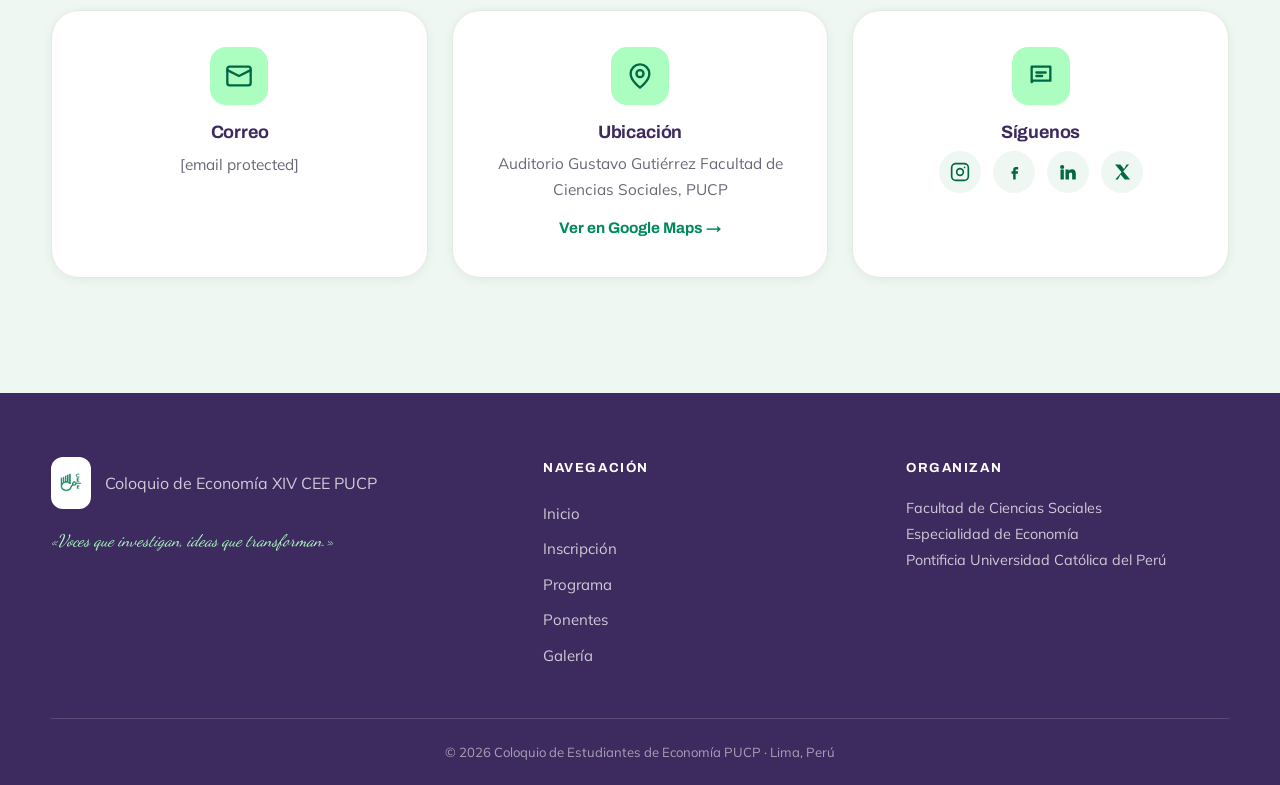
==== commit 02624f73: "Add files via upload" ====
--- a/index.html
+++ b/index.html
@@ -1719,8 +1719,8 @@
         <img class="lili-card-img" src="assets/lili-sit.png" alt="Lili, la colibrí mascota del Coloquio" />
         <div>
           <span class="tag">Nuestra mascota</span>
-          <h3>Conoce a Lili 🐦</h3>
-          <p>Lili es una colibrí, ave emblemática del Perú y símbolo de curiosidad, agilidad y energía. Igual que un colibrí va de flor en flor polinizando, Lili recorre cada investigación llevando ideas de un lado a otro. Representa a la comunidad estudiantil que investiga sin descanso y transforma su entorno. Sus colores recogen toda la paleta del coloquio y la acompañan en cada edición.</p>
+          <h3>Conoce a Lilí 🐦</h3>
+          <p>Lilí es una colibrí, ave emblemática del Perú y símbolo de curiosidad, agilidad y energía. Igual que un colibrí va de flor en flor polinizando, Lilí recorre cada investigación llevando ideas de un lado a otro. Representa a la comunidad estudiantil que investiga sin descanso y transforma su entorno. Sus colores recogen toda la paleta del coloquio y la acompañan en cada edición.</p>
         </div>
       </div>
 
@@ -1761,7 +1761,8 @@
         <!-- Lili invita a inscribirse -->
         <div class="insc-figure reveal">
           <img src="assets/lili-laptop.png" alt="Lili inscribiéndose en línea con su laptop" />
-          <p class="insc-figure-cap" data-i18n="insc.figcap"><strong>¡Inscríbete desde donde estés!</strong> Completar el formulario en línea te toma solo un par de minutos. Lili ya aseguró su lugar, ¿y tú?</p>
+          <p class="insc-figure-cap" data-i18n="insc.figcap">¡Inscríbete desde donde estés!
+Completar el formulario en línea te toma solo un par de minutos. Lilí ya aseguró su lugar, ¿y tú?</p>
         </div>
       </div>
     </div>
@@ -2029,7 +2030,7 @@
         <div class="pon-mesa">
           <div class="pon-mesa-head">
             <span class="mesa-num">2</span>
-            <div class="pm-titles"><span class="pm-eyebrow">Mesa 2</span><h3>Institucionalidad y Finanzas Públicas</h3></div>
+            <div class="pm-titles"><span class="pm-eyebrow">Mesa 2</span><h3>Inversión pública y productividad</h3></div>
           </div>
           <div class="speakers-grid">
             <div class="speaker reveal"><div class="speaker-photo"><img src="assets/marco-viru.jpeg" alt="Marco Virú" loading="lazy" /></div><div class="speaker-info"><h4>Marco Virú</h4><p class="speaker-paper">El efecto del ahorro doméstico sobre la productividad de países en desarrollo desde 1980 hasta 2019</p></div></div>
@@ -2187,7 +2188,7 @@
         <div class="contact-card reveal">
           <span class="contact-ico"><svg viewBox="0 0 24 24" fill="none" stroke="currentColor" stroke-width="2" stroke-linecap="round" stroke-linejoin="round"><rect x="2" y="4" width="20" height="16" rx="2"/><path d="m22 7-10 5L2 7"/></svg></span>
           <h4>Correo</h4>
-          <a href="/cdn-cgi/l/email-protection#6b080407041a1e0204450e0804050406020a2b1b1e081b450e0f1e451b0e"><span class="__cf_email__" data-cfemail="395a565556484c5056175c5a56575654505879494c5a49175c5d4c17495c">[email&#160;protected]</span></a>
+          <a href="/cdn-cgi/l/email-protection#64070b080b15110d0b4a01070b0a0b090d0524141107144a0100114a1401"><span class="__cf_email__" data-cfemail="3b585457544a4e5254155e5854555456525a7b4b4e584b155e5f4e154b5e">[email&#160;protected]</span></a>
         </div>
         <div class="contact-card reveal">
           <span class="contact-ico"><svg viewBox="0 0 24 24" fill="none" stroke="currentColor" stroke-width="2" stroke-linecap="round" stroke-linejoin="round"><path d="M20 10c0 6-8 12-8 12s-8-6-8-12a8 8 0 0 1 16 0Z"/><circle cx="12" cy="10" r="3"/></svg></span>
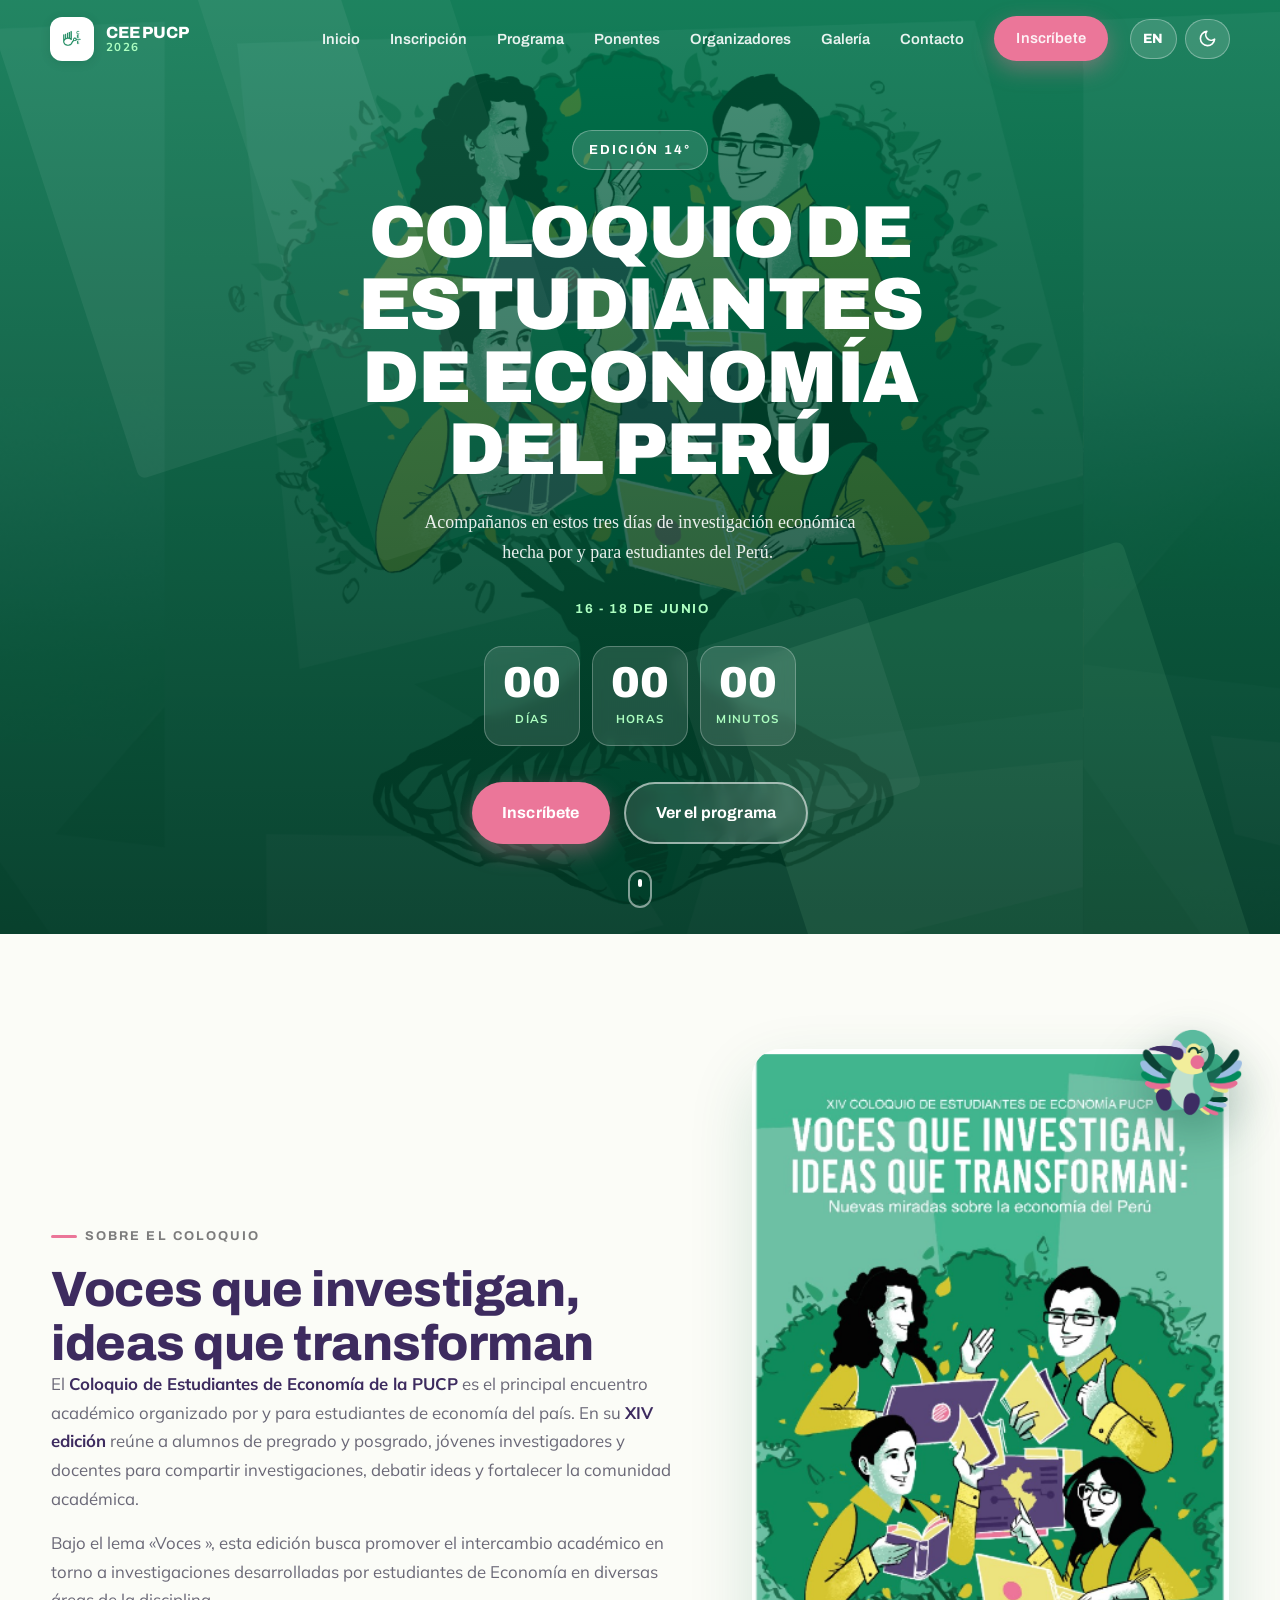
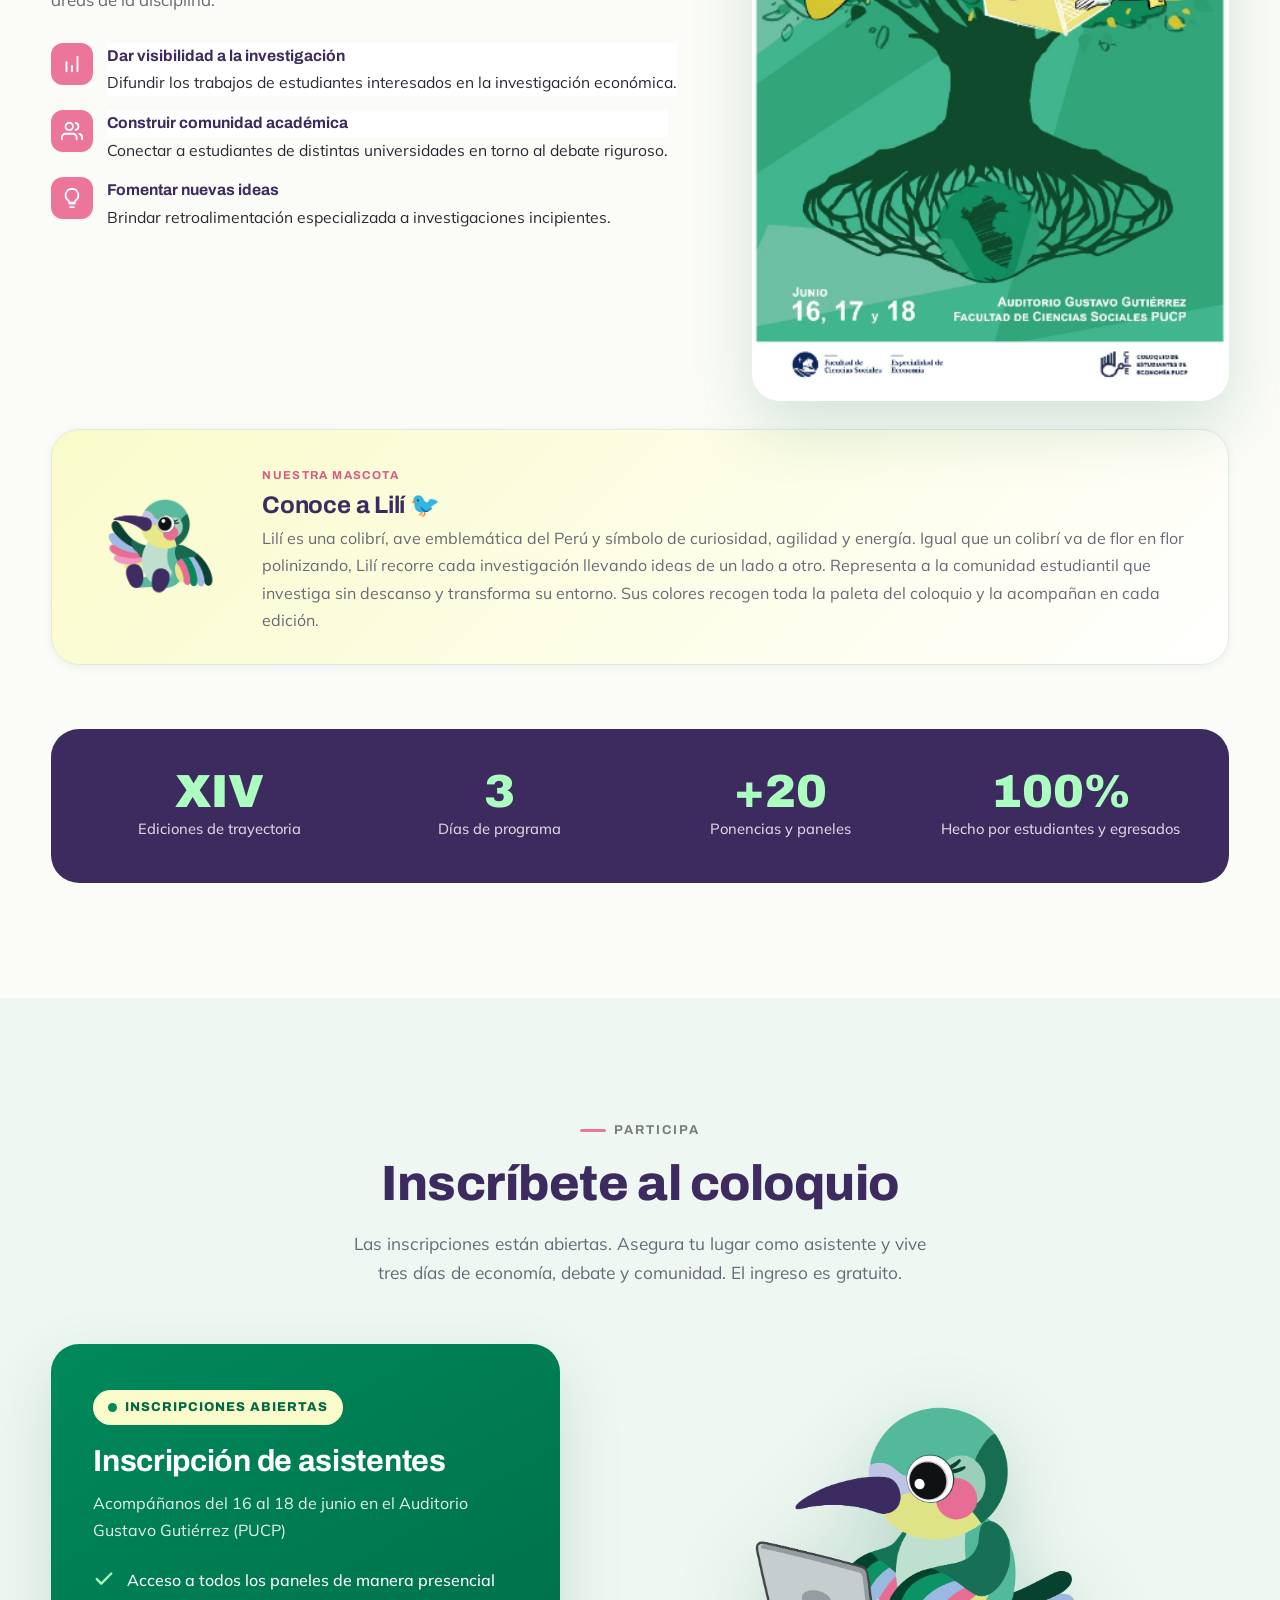
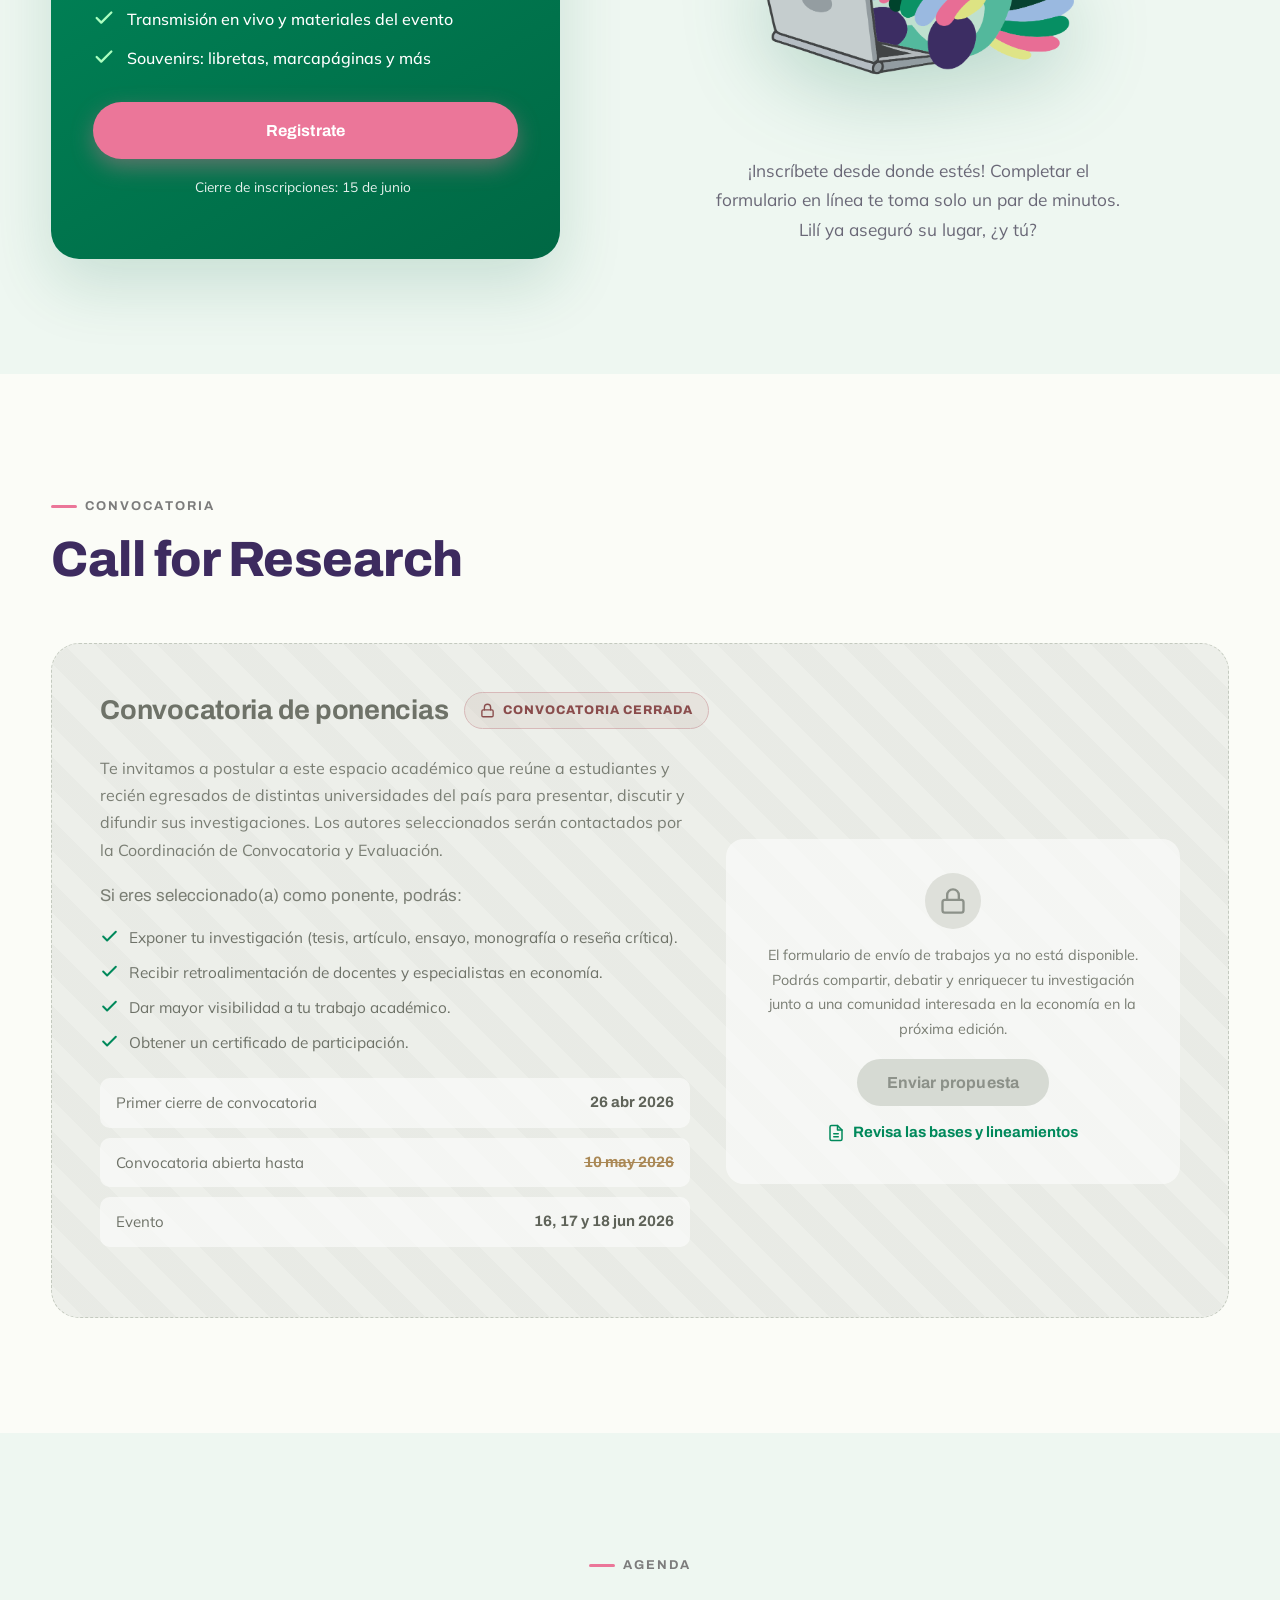
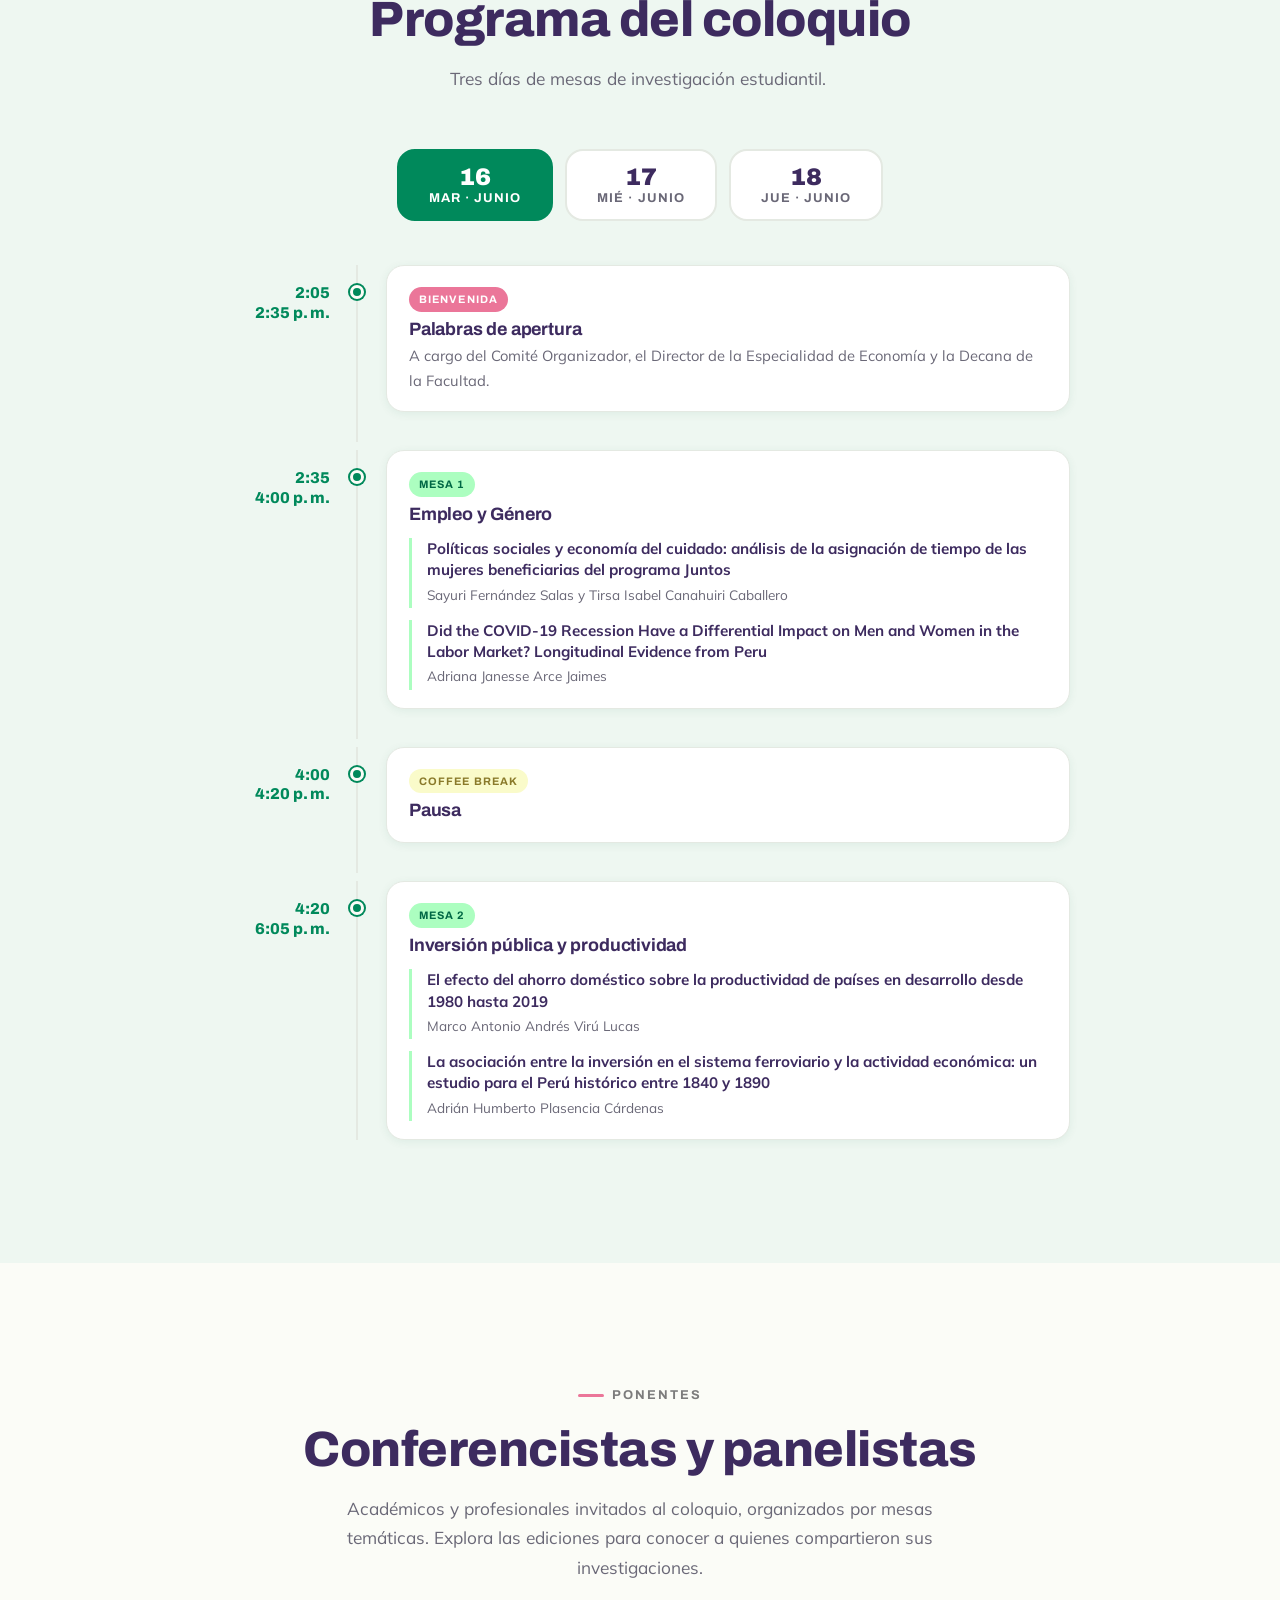
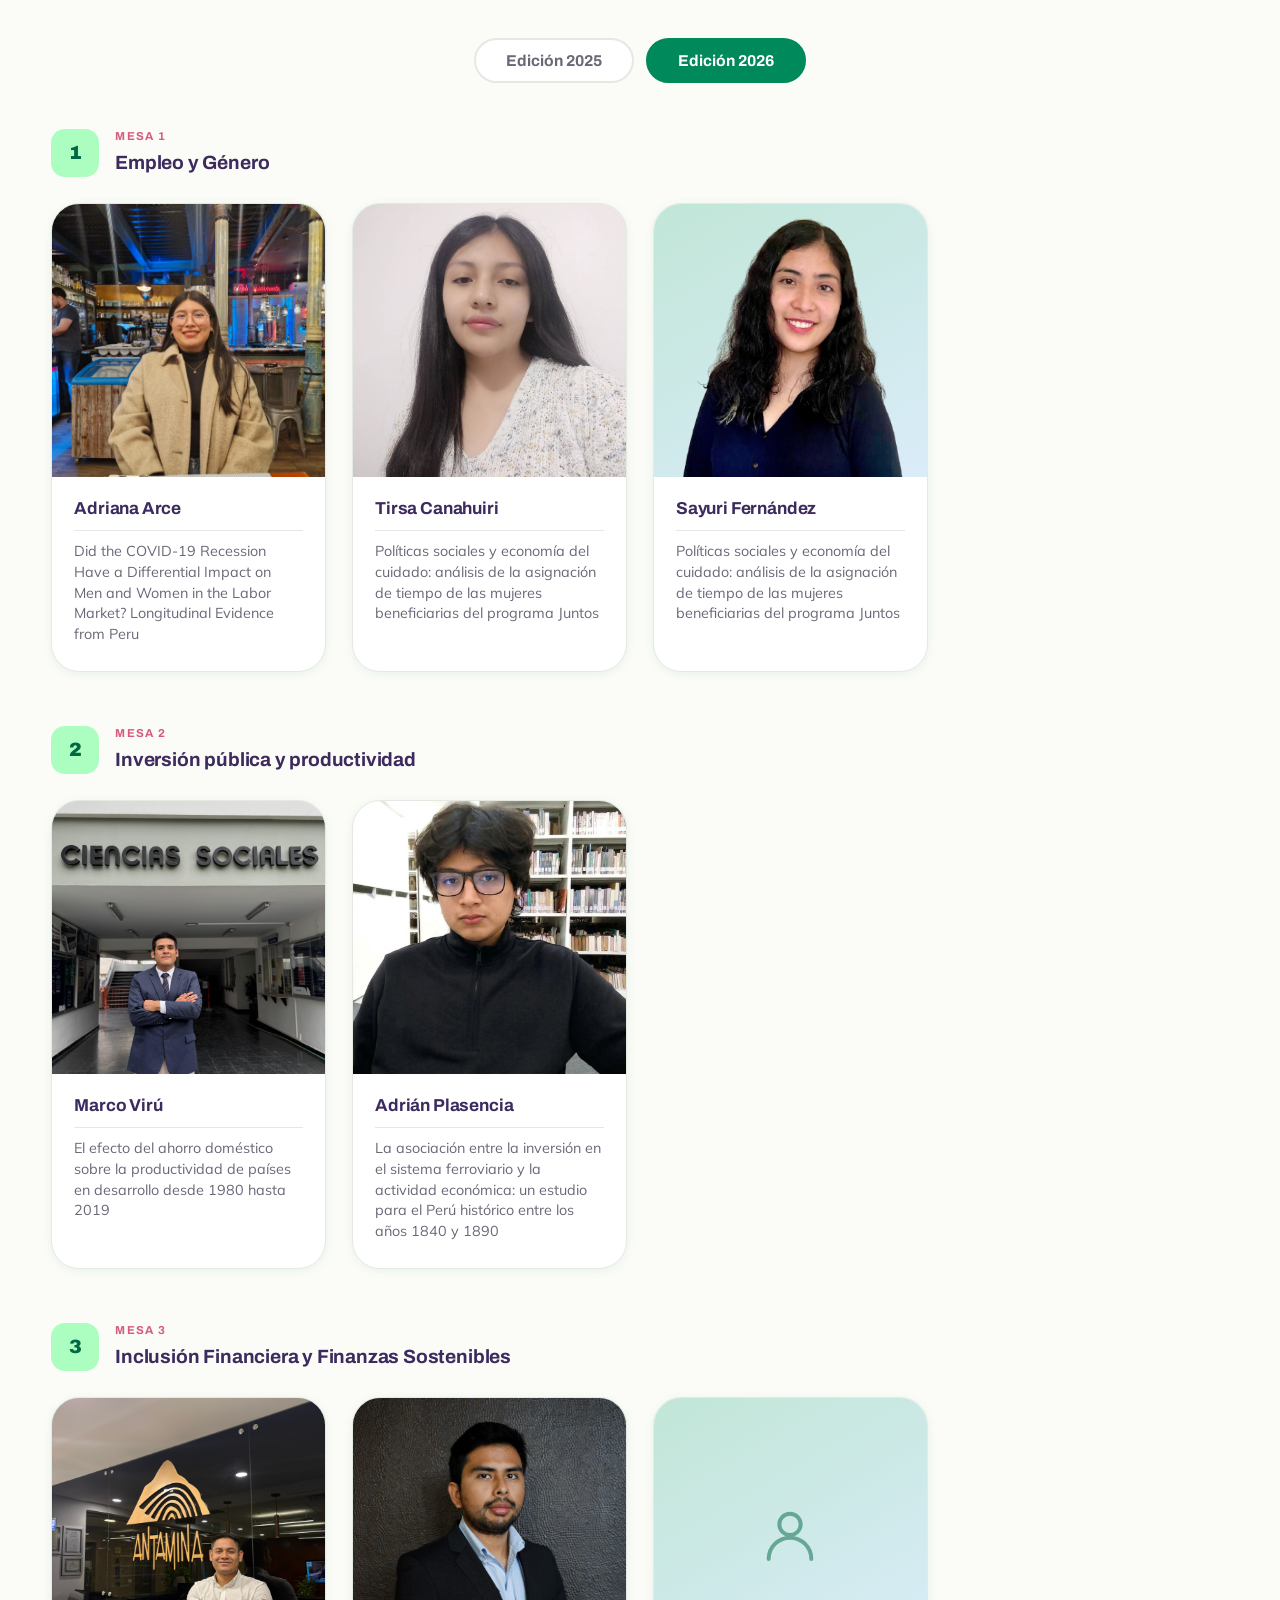
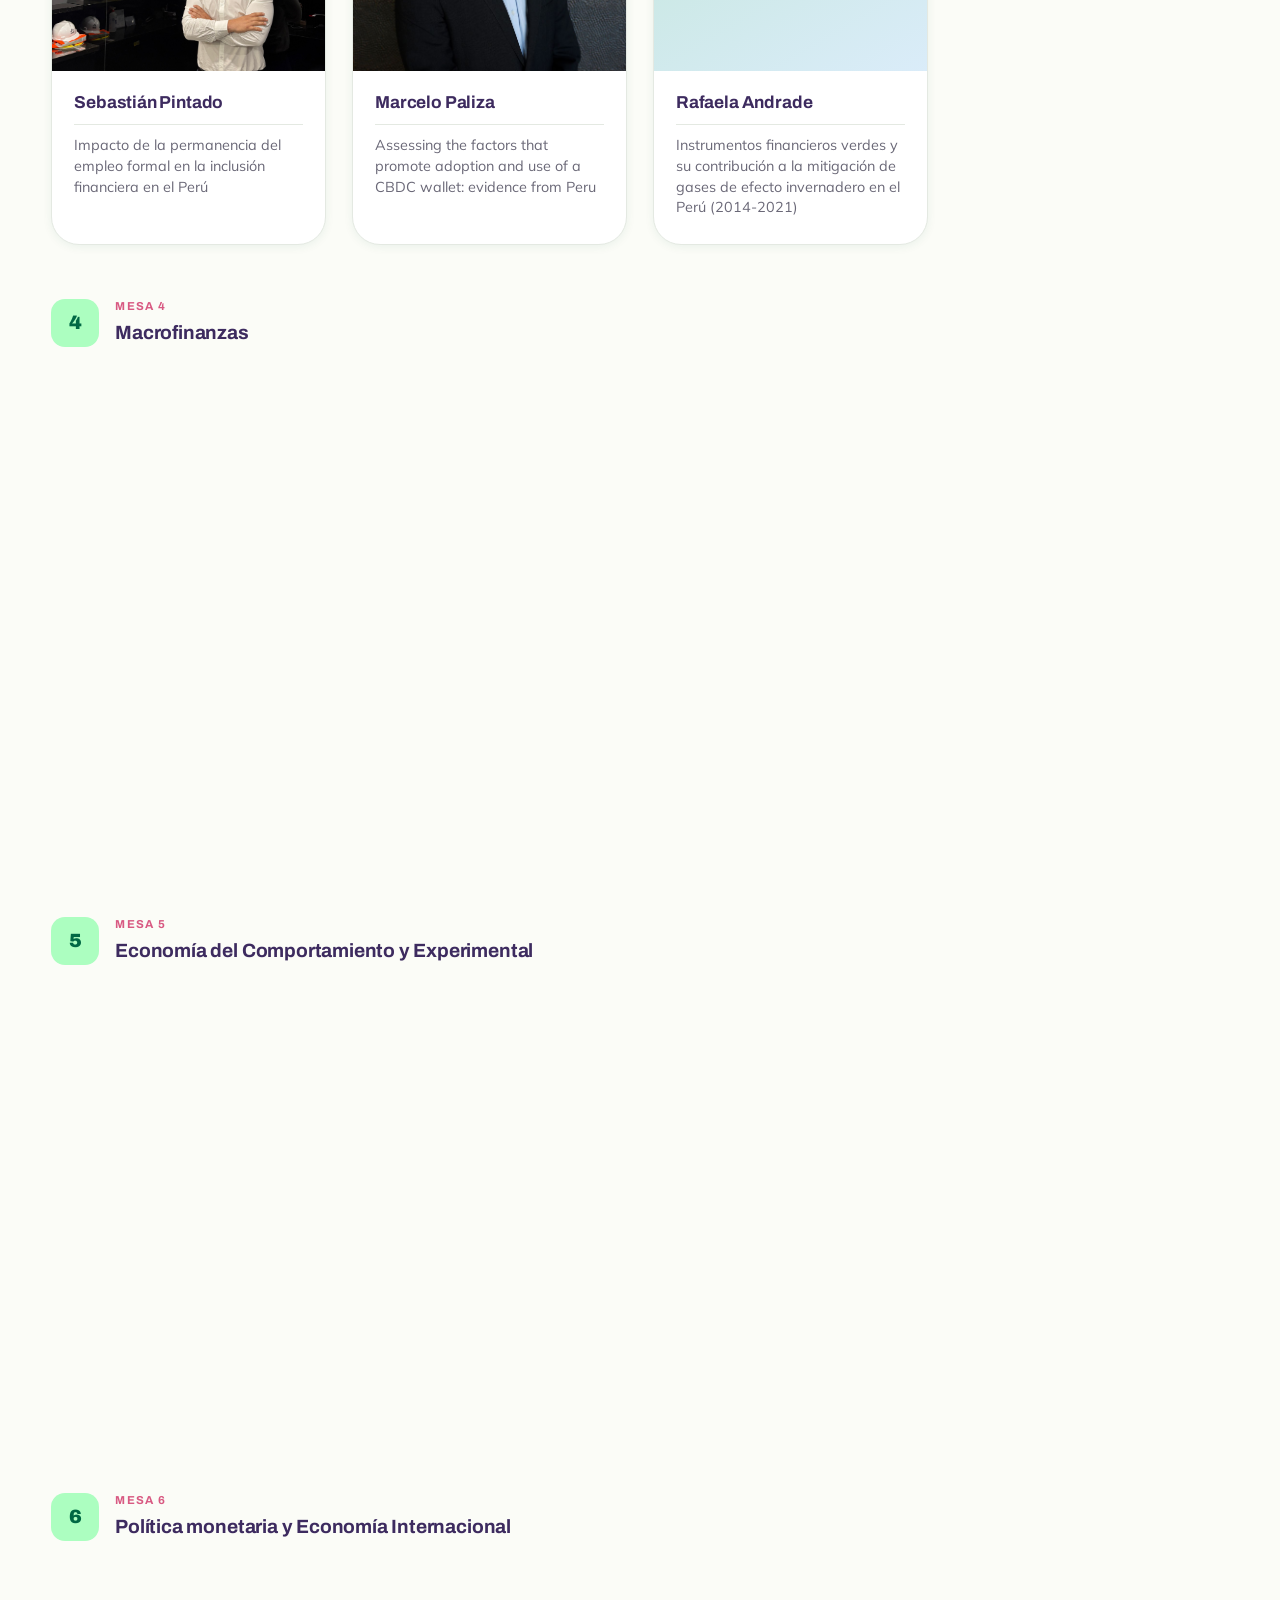
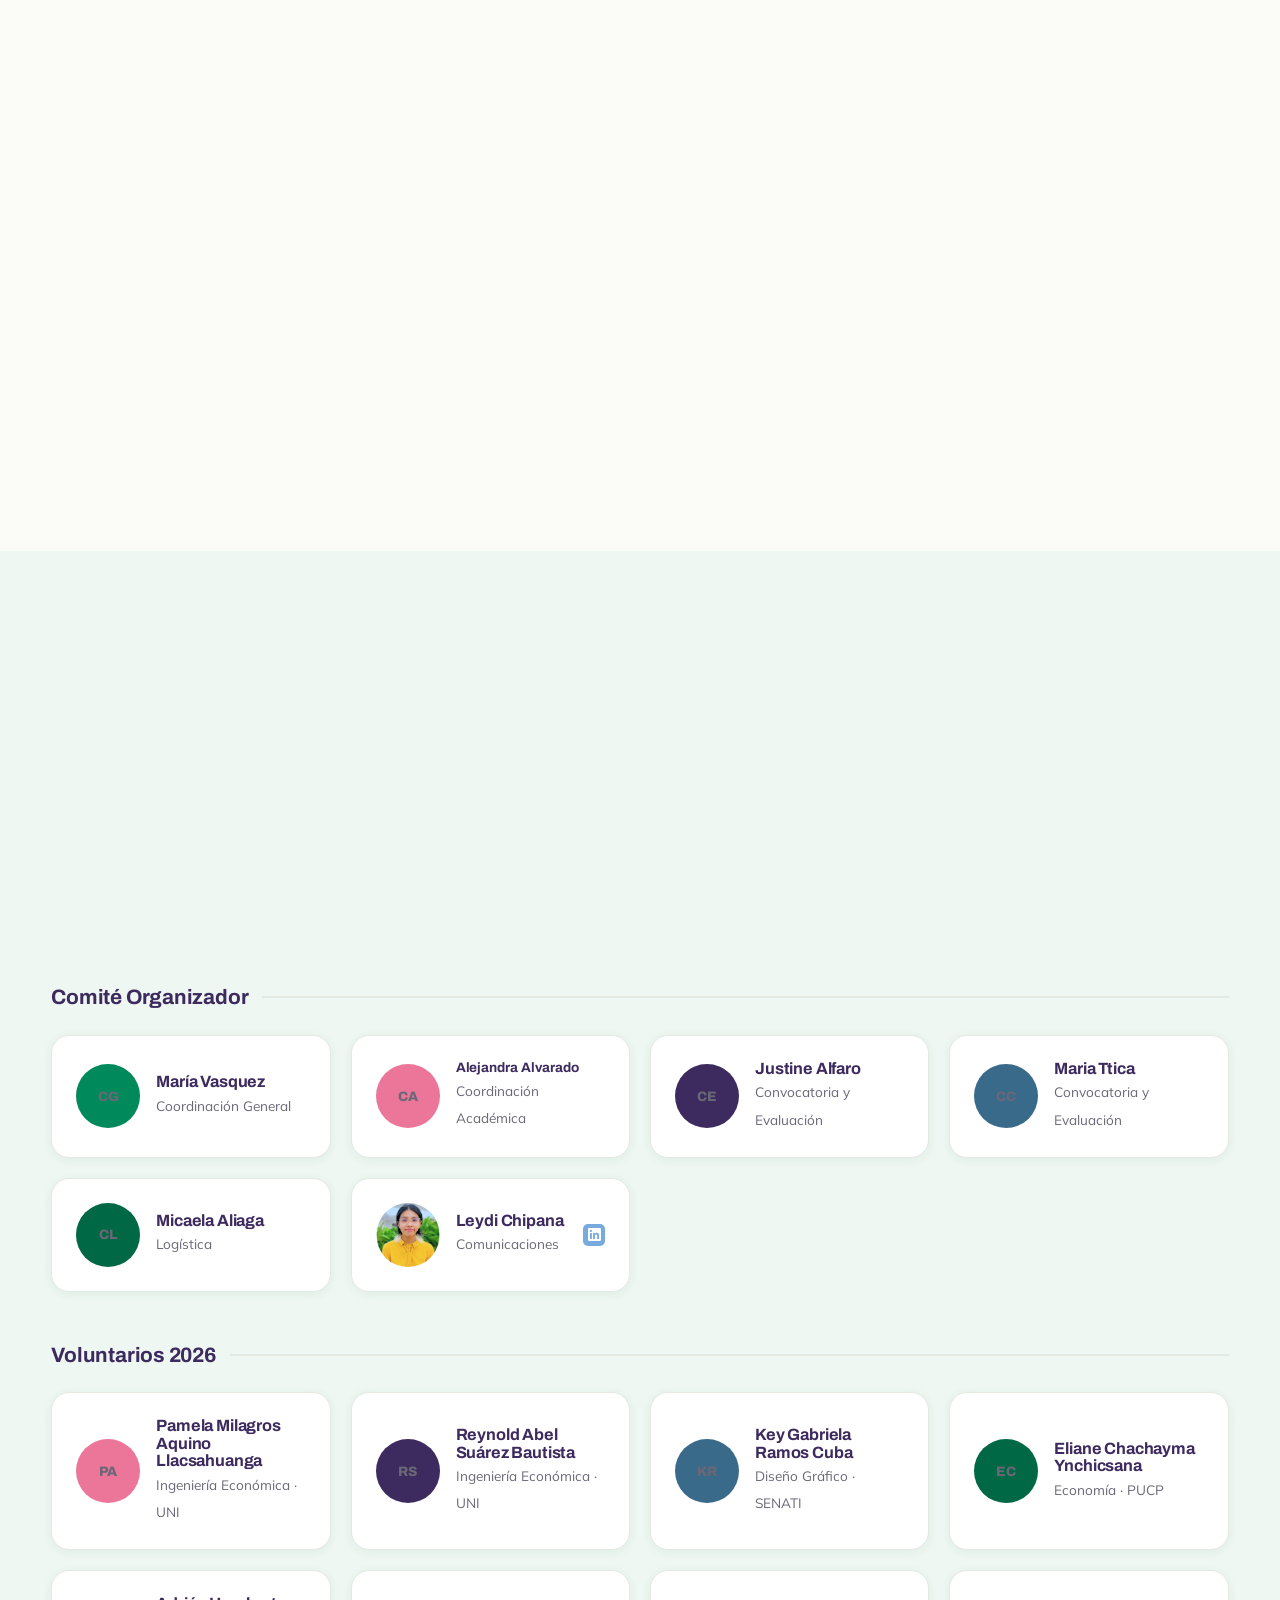
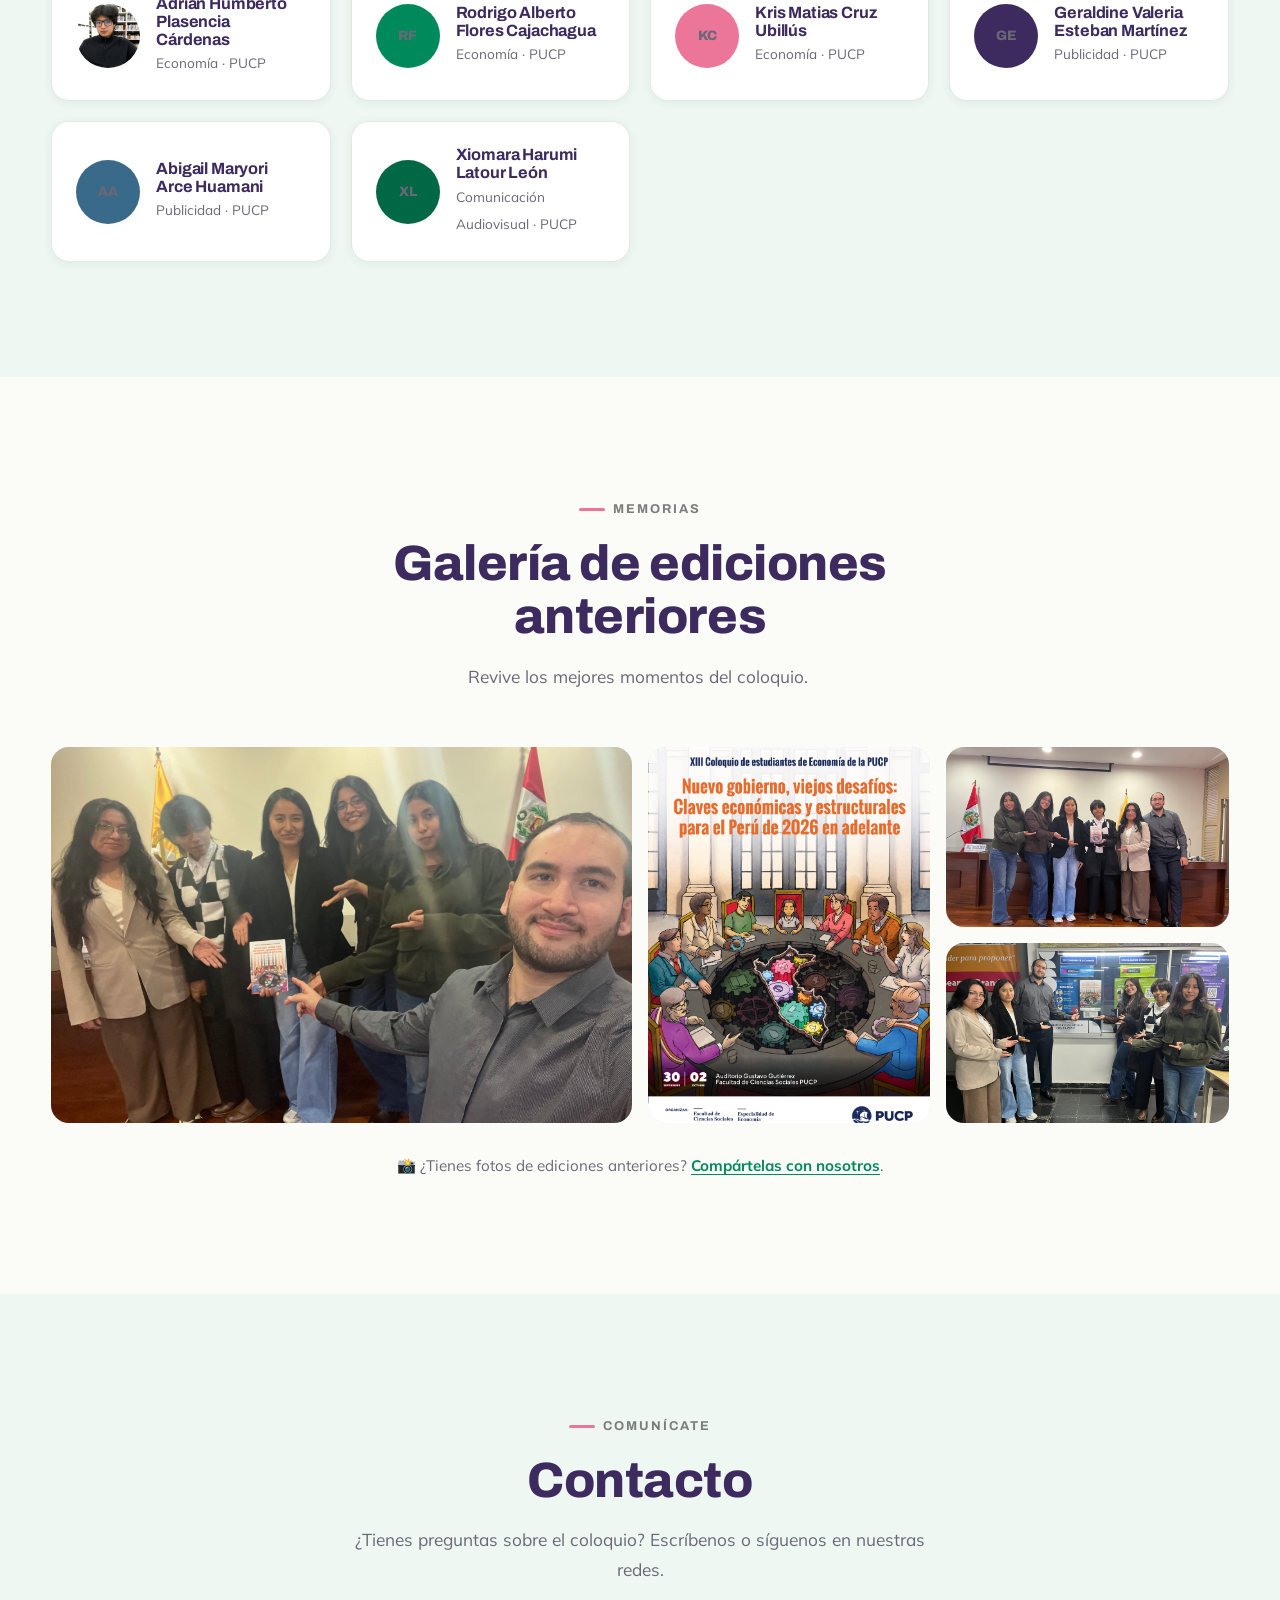
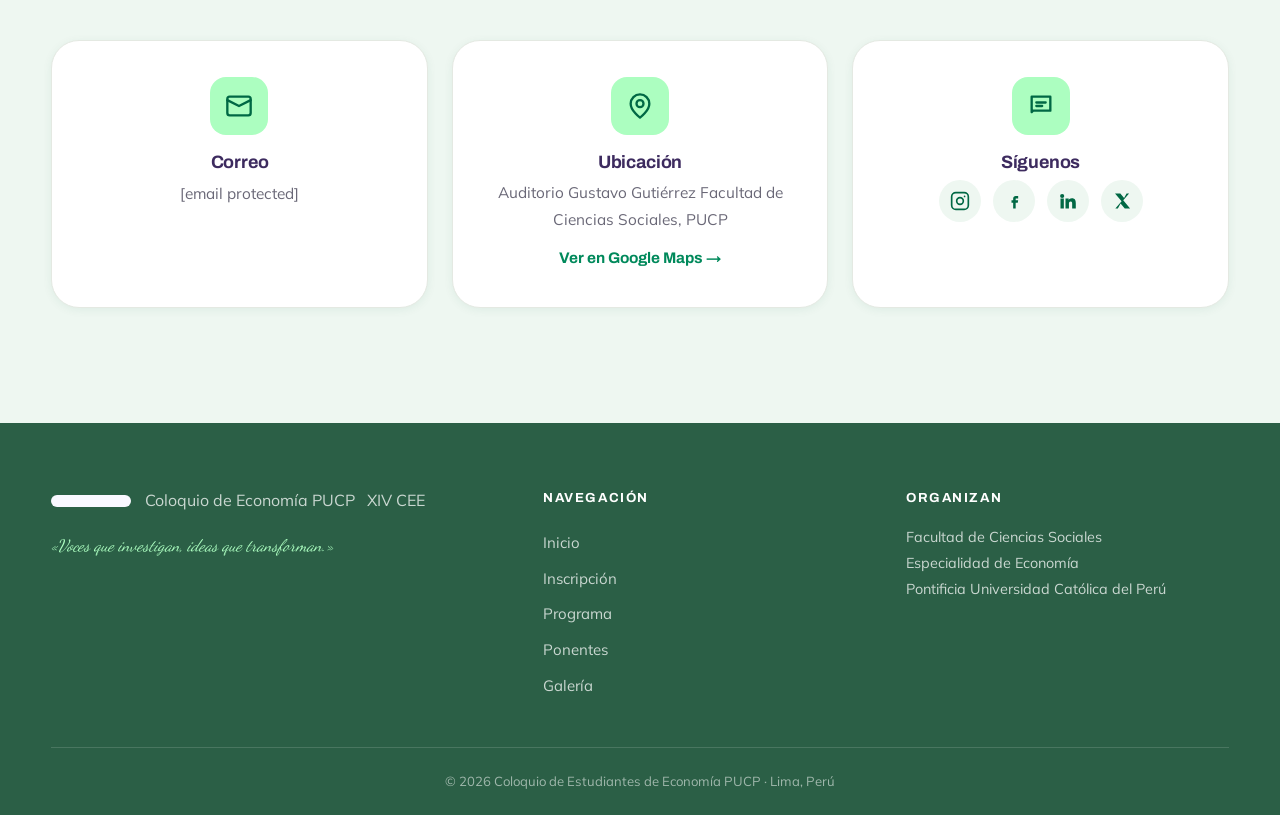
==== commit bcceca21: "Add files via upload" ====
--- a/index.html
+++ b/index.html
@@ -1248,7 +1248,7 @@
     }
     .org-card:hover { transform: translateY(-4px); box-shadow: var(--sh-md); }
     .org-avatar {
-      width: 52px; height: 52px; flex-shrink: 0;
+      width: 64px; height: 64px; flex-shrink: 0;
       border-radius: 50%;
       display: grid; place-items: center;
       font-family: var(--font-display); font-weight: 800; font-size: 1.1rem;
@@ -1256,6 +1256,28 @@
     }
     .org-card h4 { font-size: 1.02rem; margin-bottom: 1px; }
     .org-card span { font-size: .85rem; color: var(--text-muted); }
+    /* Avatar con foto real */
+    .org-avatar.has-photo {
+      background-size: cover;
+      background-position: center 22%;
+      background-repeat: no-repeat;
+      color: transparent;
+      font-size: 0;
+    }
+    /* Tarjeta enlazada a LinkedIn */
+    .org-card.is-link { cursor: pointer; text-decoration: none; color: inherit; }
+    .org-card.is-link:focus-visible { outline: 2px solid var(--verde); outline-offset: 3px; }
+    .org-card.is-link .li-badge {
+      width: 22px; height: 22px; flex-shrink: 0;
+      border-radius: 5px;
+      display: grid; place-items: center;
+      background: #0a66c2; color: #fff;
+      margin-left: auto;
+      opacity: .55;
+      transition: opacity var(--t), transform var(--t);
+    }
+    .org-card.is-link:hover .li-badge { opacity: 1; transform: translateY(-1px); }
+    .org-card.is-link .li-badge svg { width: 13px; height: 13px; }
 
     /* Selector de edición (año) del equipo */
     .year-tabs { display: flex; gap: 12px; justify-content: center; margin-bottom: 44px; }
@@ -2109,28 +2131,28 @@
       <div class="org-group">
         <h3 class="org-group-title">Comité Organizador</h3>
         <div class="org-grid">
-          <div class="org-card"><span class="org-avatar" style="background:var(--verde)">CG</span><div><h4>María Vasquez</h4><span>Coordinación General</span></div></div>
-          <div class="org-card"><span class="org-avatar" style="background:var(--rosa)">CA</span><div><h4 style="font-size: 6px"><span style="color:#3d2b5f">Alejandra Alvarado</span></h4><span>Coordinación Académica</span></div></div>
-          <div class="org-card"><span class="org-avatar" style="background:var(--purpura)">CE</span><div><h4>Justine Alfaro</h4><span>Convocatoria y Evaluación</span></div></div>
-          <div class="org-card"><span class="org-avatar" style="background:#3a6a8a">CC</span><div><h4>Maria Ttica</h4><span>Convocatoria y Evaluación</span></div></div>
-          <div class="org-card"><span class="org-avatar" style="background:var(--verde-osc)">CL</span><div><h4>Micaela Aliaga </h4><span>Logística</span></div></div>
-          <div class="org-card"><span class="org-avatar" style="background:var(--rosa-osc)">CF</span><div><h4>Leydi Chipana</h4><span>Comunicaciones</span></div></div>
+          <div class="org-card" data-photo="maria-vasquez" data-linkedin=""><span class="org-avatar" style="background:var(--verde)">CG</span><div><h4>María Vasquez</h4><span>Coordinación General</span></div></div>
+          <div class="org-card" data-photo="alejandra-alvarado" data-linkedin=""><span class="org-avatar" style="background:var(--rosa)">CA</span><div><h4 style="font-size: 6px"><span style="color:#3d2b5f">Alejandra Alvarado</span></h4><span>Coordinación Académica</span></div></div>
+          <div class="org-card" data-photo="justine-alfaro" data-linkedin=""><span class="org-avatar" style="background:var(--purpura)">CE</span><div><h4>Justine Alfaro</h4><span>Convocatoria y Evaluación</span></div></div>
+          <div class="org-card" data-photo="maria-ttica" data-linkedin=""><span class="org-avatar" style="background:#3a6a8a">CC</span><div><h4>Maria Ttica</h4><span>Convocatoria y Evaluación</span></div></div>
+          <div class="org-card" data-photo="micaela-aliaga" data-linkedin=""><span class="org-avatar" style="background:var(--verde-osc)">CL</span><div><h4>Micaela Aliaga </h4><span>Logística</span></div></div>
+          <div class="org-card" data-photo="leydi-chipana" data-linkedin="https://www.linkedin.com/in/leydi-chipana-1b8202326/"><span class="org-avatar" style="background:var(--rosa-osc)">CF</span><div><h4>Leydi Chipana</h4><span>Comunicaciones</span></div></div>
         </div>
       </div>
 
       <div class="org-group">
         <h3 class="org-group-title">Voluntarios 2026</h3>
         <div class="org-grid">
-          <div class="org-card"><span class="org-avatar" style="background:var(--rosa)">PA</span><div><h4>Pamela Milagros Aquino Llacsahuanga</h4><span>Ingeniería Económica · UNI</span></div></div>
-          <div class="org-card"><span class="org-avatar" style="background:var(--purpura)">RS</span><div><h4>Reynold Abel Suárez Bautista</h4><span>Ingeniería Económica · UNI</span></div></div>
-          <div class="org-card"><span class="org-avatar" style="background:#3a6a8a">KR</span><div><h4>Key Gabriela Ramos Cuba</h4><span>Diseño Gráfico · SENATI</span></div></div>
-          <div class="org-card"><span class="org-avatar" style="background:var(--verde-osc)">EC</span><div><h4>Eliane Chachayma Ynchicsana</h4><span>Economía · PUCP</span></div></div>
-          <div class="org-card"><span class="org-avatar" style="background:var(--rosa-osc)">AP</span><div><h4>Adrián Humberto Plasencia Cárdenas</h4><span>Economía · PUCP</span></div></div>
-          <div class="org-card"><span class="org-avatar" style="background:var(--verde)">RF</span><div><h4>Rodrigo Alberto Flores Cajachagua</h4><span>Economía · PUCP</span></div></div>
-          <div class="org-card"><span class="org-avatar" style="background:var(--rosa)">KC</span><div><h4>Kris Matias Cruz Ubillús</h4><span>Economía · PUCP</span></div></div>
-          <div class="org-card"><span class="org-avatar" style="background:var(--purpura)">GE</span><div><h4>Geraldine Valeria Esteban Martínez</h4><span>Publicidad · PUCP</span></div></div>
-          <div class="org-card"><span class="org-avatar" style="background:#3a6a8a">AA</span><div><h4>Abigail Maryori Arce Huamani</h4><span>Publicidad · PUCP</span></div></div>
-          <div class="org-card"><span class="org-avatar" style="background:var(--verde-osc)">XL</span><div><h4>Xiomara Harumi Latour León</h4><span>Comunicación Audiovisual · PUCP</span></div></div>
+          <div class="org-card" data-photo="pamela-aquino" data-linkedin=""><span class="org-avatar" style="background:var(--rosa)">PA</span><div><h4>Pamela Milagros Aquino Llacsahuanga</h4><span>Ingeniería Económica · UNI</span></div></div>
+          <div class="org-card" data-photo="reynold-suarez" data-linkedin=""><span class="org-avatar" style="background:var(--purpura)">RS</span><div><h4>Reynold Abel Suárez Bautista</h4><span>Ingeniería Económica · UNI</span></div></div>
+          <div class="org-card" data-photo="key-ramos" data-linkedin=""><span class="org-avatar" style="background:#3a6a8a">KR</span><div><h4>Key Gabriela Ramos Cuba</h4><span>Diseño Gráfico · SENATI</span></div></div>
+          <div class="org-card" data-photo="eliane-chachayma" data-linkedin=""><span class="org-avatar" style="background:var(--verde-osc)">EC</span><div><h4>Eliane Chachayma Ynchicsana</h4><span>Economía · PUCP</span></div></div>
+          <div class="org-card" data-photo="adrian-plasencia" data-linkedin=""><span class="org-avatar" style="background:var(--rosa-osc)">AP</span><div><h4>Adrián Humberto Plasencia Cárdenas</h4><span>Economía · PUCP</span></div></div>
+          <div class="org-card" data-photo="rodrigo-flores" data-linkedin=""><span class="org-avatar" style="background:var(--verde)">RF</span><div><h4>Rodrigo Alberto Flores Cajachagua</h4><span>Economía · PUCP</span></div></div>
+          <div class="org-card" data-photo="kris-cruz" data-linkedin=""><span class="org-avatar" style="background:var(--rosa)">KC</span><div><h4>Kris Matias Cruz Ubillús</h4><span>Economía · PUCP</span></div></div>
+          <div class="org-card" data-photo="geraldine-esteban" data-linkedin=""><span class="org-avatar" style="background:var(--purpura)">GE</span><div><h4>Geraldine Valeria Esteban Martínez</h4><span>Publicidad · PUCP</span></div></div>
+          <div class="org-card" data-photo="abigail-arce" data-linkedin=""><span class="org-avatar" style="background:#3a6a8a">AA</span><div><h4>Abigail Maryori Arce Huamani</h4><span>Publicidad · PUCP</span></div></div>
+          <div class="org-card" data-photo="xiomara-latour" data-linkedin=""><span class="org-avatar" style="background:var(--verde-osc)">XL</span><div><h4>Xiomara Harumi Latour León</h4><span>Comunicación Audiovisual · PUCP</span></div></div>
         </div>
       </div>
       </div><!-- /year-panel 2026 -->
@@ -2140,14 +2162,14 @@
         <div class="org-group">
           <h3 class="org-group-title">Comité Organizador</h3>
           <div class="org-grid">
-            <div class="org-card"><span class="org-avatar" style="background:var(--verde)">CG</span><div><h4>María Vasquez</h4><span>Área de comunicaciones</span></div></div>
-            <div class="org-card"><span class="org-avatar" style="background:var(--rosa)">CA</span><div><h4>Alejandra Alvarado</h4><span>Área de comunicaciones</span></div></div>
-            <div class="org-card"><span class="org-avatar" style="background:var(--purpura)">CE</span><div><h4>Maria Ttica</h4><span>Área de comunicaciones</span></div></div>
-            <div class="org-card"><span class="org-avatar" style="background:#3a6a8a">CC</span><div><h4>Micaela Aliaga</h4><span>Área de comunicaciones</span></div></div>
-            <div class="org-card"><span class="org-avatar" style="background:var(--verde-osc)">CL</span><div><h4>Leydi Chipana</h4><span>Área académica</span></div></div>
-            <div class="org-card"><span class="org-avatar" style="background:var(--rosa-osc)">CF</span><div><h4>Justine Alfaro</h4><span>Área académica</span></div></div>
-            <div class="org-card"><span class="org-avatar" style="background:var(--verde)">MA</span><div><h4>Marilia Arizapana</h4><span>Área académica</span></div></div>
-            <div class="org-card"><span class="org-avatar" style="background:var(--rosa)">EF</span><div><h4>Enrique Fetta Pizzorno</h4><span>Coordinación Académica</span></div></div>
+            <div class="org-card" data-photo="maria-vasquez" data-linkedin=""><span class="org-avatar" style="background:var(--verde)">CG</span><div><h4>María Vasquez</h4><span>Área de comunicaciones</span></div></div>
+            <div class="org-card" data-photo="alejandra-alvarado" data-linkedin=""><span class="org-avatar" style="background:var(--rosa)">CA</span><div><h4>Alejandra Alvarado</h4><span>Área de comunicaciones</span></div></div>
+            <div class="org-card" data-photo="maria-ttica" data-linkedin=""><span class="org-avatar" style="background:var(--purpura)">CE</span><div><h4>Maria Ttica</h4><span>Área de comunicaciones</span></div></div>
+            <div class="org-card" data-photo="micaela-aliaga" data-linkedin=""><span class="org-avatar" style="background:#3a6a8a">CC</span><div><h4>Micaela Aliaga</h4><span>Área de comunicaciones</span></div></div>
+            <div class="org-card" data-photo="leydi-chipana" data-linkedin="https://www.linkedin.com/in/leydi-chipana-1b8202326/"><span class="org-avatar" style="background:var(--verde-osc)">CL</span><div><h4>Leydi Chipana</h4><span>Área académica</span></div></div>
+            <div class="org-card" data-photo="justine-alfaro" data-linkedin=""><span class="org-avatar" style="background:var(--rosa-osc)">CF</span><div><h4>Justine Alfaro</h4><span>Área académica</span></div></div>
+            <div class="org-card" data-photo="marilia-arizapana" data-linkedin=""><span class="org-avatar" style="background:var(--verde)">MA</span><div><h4>Marilia Arizapana</h4><span>Área académica</span></div></div>
+            <div class="org-card" data-photo="enrique-fetta" data-linkedin=""><span class="org-avatar" style="background:var(--rosa)">EF</span><div><h4>Enrique Fetta Pizzorno</h4><span>Coordinación Académica</span></div></div>
           </div>
         </div>
       </div>
@@ -2188,7 +2210,7 @@
         <div class="contact-card reveal">
           <span class="contact-ico"><svg viewBox="0 0 24 24" fill="none" stroke="currentColor" stroke-width="2" stroke-linecap="round" stroke-linejoin="round"><rect x="2" y="4" width="20" height="16" rx="2"/><path d="m22 7-10 5L2 7"/></svg></span>
           <h4>Correo</h4>
-          <a href="/cdn-cgi/l/email-protection#64070b080b15110d0b4a01070b0a0b090d0524141107144a0100114a1401"><span class="__cf_email__" data-cfemail="3b585457544a4e5254155e5854555456525a7b4b4e584b155e5f4e154b5e">[email&#160;protected]</span></a>
+          <a href="/cdn-cgi/l/email-protection#a8cbc7c4c7d9ddc1c786cdcbc7c6c7c5c1c9e8d8ddcbd886cdccdd86d8cd"><span class="__cf_email__" data-cfemail="1f7c7073706e6a7670317a7c70717072767e5f6f6a7c6f317a7b6a316f7a">[email&#160;protected]</span></a>
         </div>
         <div class="contact-card reveal">
           <span class="contact-ico"><svg viewBox="0 0 24 24" fill="none" stroke="currentColor" stroke-width="2" stroke-linecap="round" stroke-linejoin="round"><path d="M20 10c0 6-8 12-8 12s-8-6-8-12a8 8 0 0 1 16 0Z"/><circle cx="12" cy="10" r="3"/></svg></span>
@@ -2196,7 +2218,7 @@
           <p data-i18n="contact.loc">Auditorio Gustavo Gutiérrez
 Facultad de Ciencias Sociales, PUCP
 </p>
-          <a href="https://maps.app.goo.gl/HHEDGPfJU4zqazf66" target="_blank" rel="noopener" class="map-link">Ver en Google Maps →</a>
+          <a href="https://maps.app.goo.gl/HHEDGPfJU4zqazf66" target="_blank" rel="noopener" class="map-link" style="color: rgb(172, 254, 192)">Ver en Google Maps →</a>
         </div>
         <div class="contact-card reveal">
           <span class="contact-ico"><svg viewBox="0 0 24 24" fill="none" stroke="currentColor" stroke-width="2" stroke-linecap="round" stroke-linejoin="round"><path d="M4 4h16v12H5.2L4 17.2V4Z"/><path d="M8 9h8M8 12h5"/></svg></span>
@@ -2214,14 +2236,14 @@
   </section>
 
   <!-- ============================== FOOTER ============================== -->
-  <footer class="footer">
+  <footer class="footer" style="background-color: rgb(43, 95, 70)">
     <div class="container">
       <div class="footer-top">
         <div class="footer-brand-col">
           <div class="footer-brand">
-            <img src="assets/logo-cee.png" alt="Logo CEE" />
-            <span>Coloquio de Economía
-XIV CEE PUCP   </span>
+            <img src="assets/logo-cee.png" alt="Logo CEE" style="object-fit: contain; background-color: rgb(249, 248, 255); width: 80px; height: 10px" />
+            <span>Coloquio de Economía PUCP  
+XIV CEE </span>
           </div>
           <p class="footer-lema" style="font-family: &quot;Dancing Script&quot;">«Voces que investigan, ideas que transforman.»</p>
         </div>
@@ -2299,6 +2321,57 @@
       });
     }, { rootMargin: '-45% 0px -50% 0px' });
     sections.forEach(s => navObserver.observe(s));
+
+    /* ====== Equipo: fotos por nombre (primernombre-primerapellido) + enlace a LinkedIn ====== */
+    (function () {
+      const EXTS = ['jpg', 'jpeg', 'png'];
+      // Carga la foto del integrante desde /assets probando varias extensiones.
+      // Para añadir una foto nueva: sube assets/<primernombre>-<primerapellido>.jpg
+      function loadPhoto(card) {
+        const slug = card.getAttribute('data-photo');
+        if (!slug) return;
+        const avatar = card.querySelector('.org-avatar');
+        if (!avatar) return;
+        let i = 0;
+        (function tryNext() {
+          if (i >= EXTS.length) return; // sin foto: se quedan las iniciales
+          const src = 'assets/' + slug + '.' + EXTS[i];
+          const img = new Image();
+          img.onload = () => {
+            avatar.style.backgroundImage = 'url("' + src + '")';
+            avatar.style.backgroundSize = 'cover';
+            avatar.style.backgroundPosition = 'center 22%';
+            avatar.style.backgroundRepeat = 'no-repeat';
+            avatar.classList.add('has-photo');
+          };
+          img.onerror = () => { i++; tryNext(); };
+          img.src = src;
+        })();
+      }
+      // Convierte la tarjeta en enlace a LinkedIn si tiene data-linkedin.
+      const LI_SVG = '<svg viewBox="0 0 24 24" fill="currentColor" aria-hidden="true"><path d="M20.45 20.45h-3.56v-5.57c0-1.33-.02-3.04-1.85-3.04-1.85 0-2.13 1.45-2.13 2.94v5.67H9.35V9h3.42v1.56h.05c.48-.9 1.64-1.85 3.37-1.85 3.6 0 4.27 2.37 4.27 5.46v6.28zM5.34 7.43a2.06 2.06 0 1 1 0-4.13 2.06 2.06 0 0 1 0 4.13zM7.12 20.45H3.55V9h3.57v11.45zM22.22 0H1.77C.79 0 0 .77 0 1.73v20.54C0 23.22.79 24 1.77 24h20.45c.98 0 1.78-.78 1.78-1.73V1.73C24 .77 23.2 0 22.22 0z"/></svg>';
+      function linkify(card) {
+        const url = card.getAttribute('data-linkedin');
+        if (!url) return; // sin URL todavía: no es clicable
+        card.classList.add('is-link');
+        card.setAttribute('role', 'link');
+        card.setAttribute('tabindex', '0');
+        card.setAttribute('aria-label', 'Ver perfil de LinkedIn');
+        const badge = document.createElement('span');
+        badge.className = 'li-badge';
+        badge.innerHTML = LI_SVG;
+        card.appendChild(badge);
+        const go = () => window.open(url, '_blank', 'noopener');
+        card.addEventListener('click', go);
+        card.addEventListener('keydown', e => {
+          if (e.key === 'Enter' || e.key === ' ') { e.preventDefault(); go(); }
+        });
+      }
+      document.querySelectorAll('.org-card').forEach(card => {
+        loadPhoto(card);
+        linkify(card);
+      });
+    })();
 
     /* ====== Programa: cambio de día ====== */
     const dayTabs = document.querySelectorAll('.day-tab');
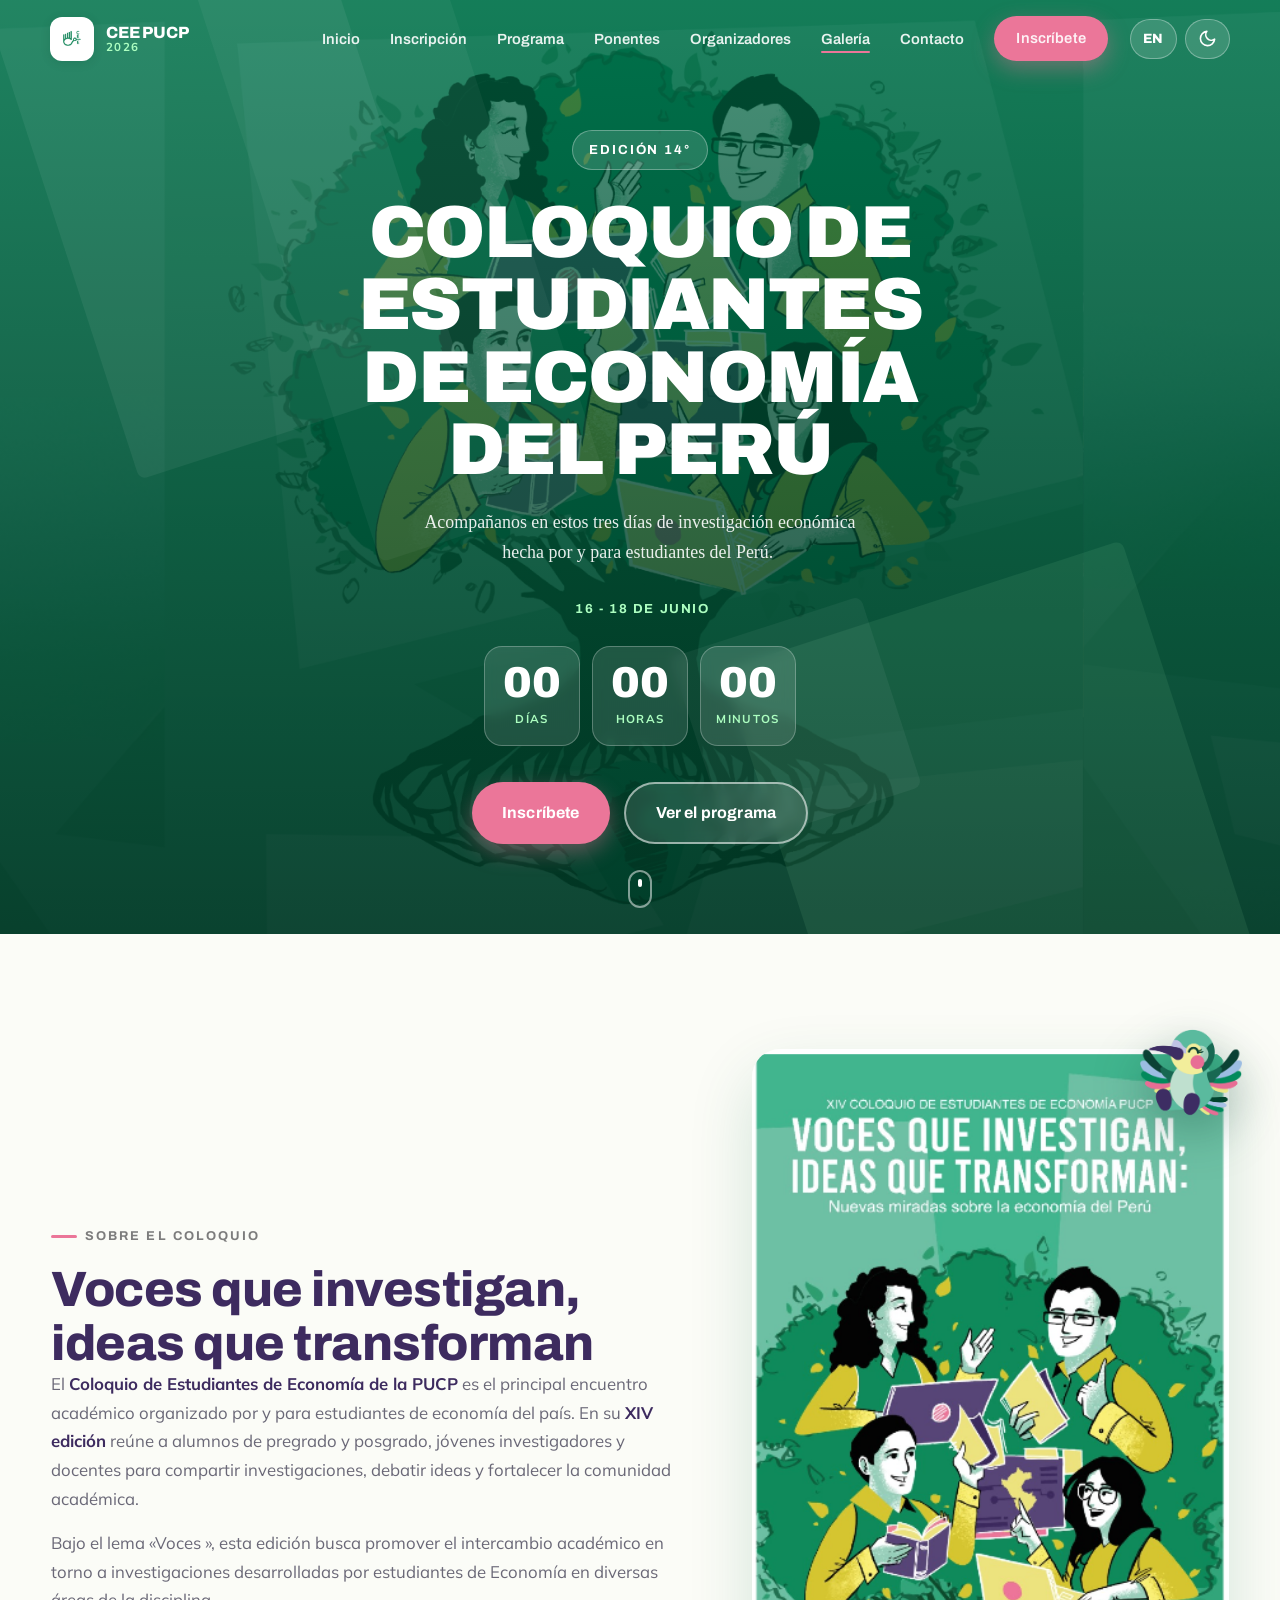
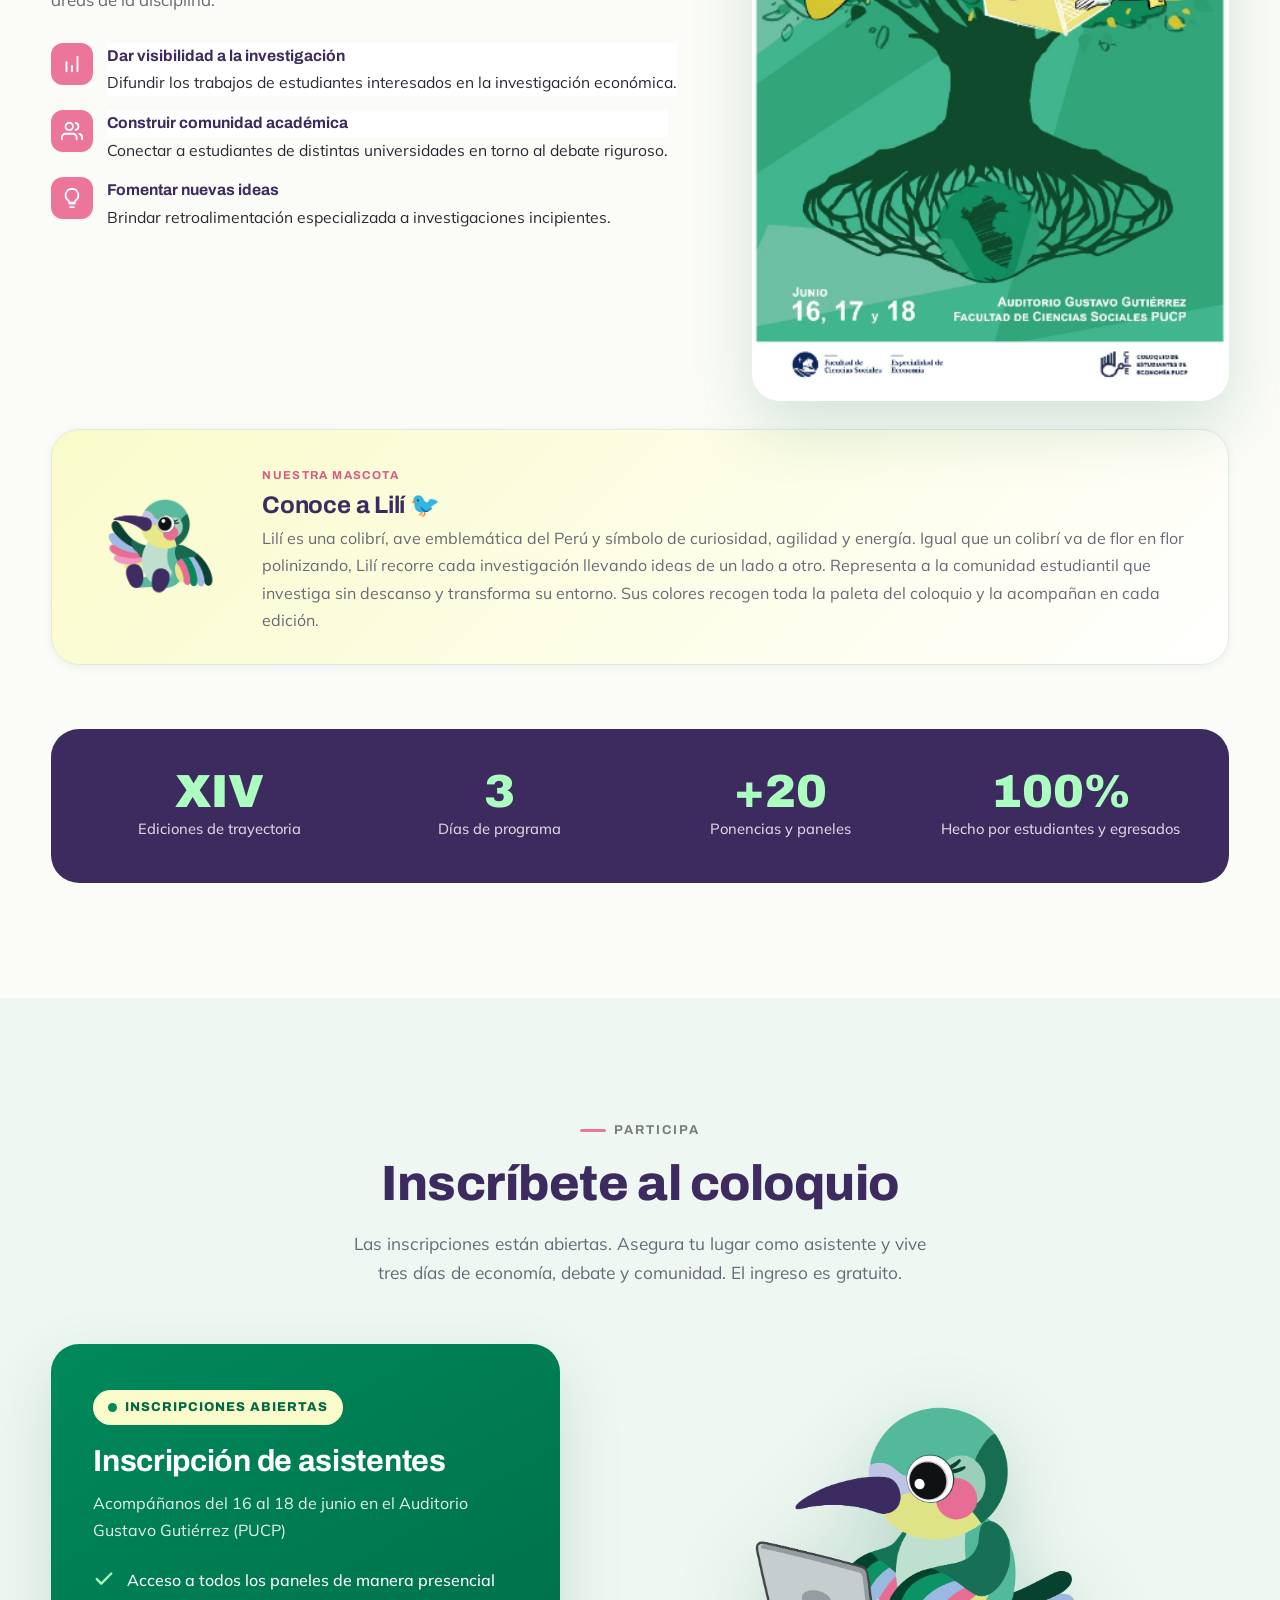
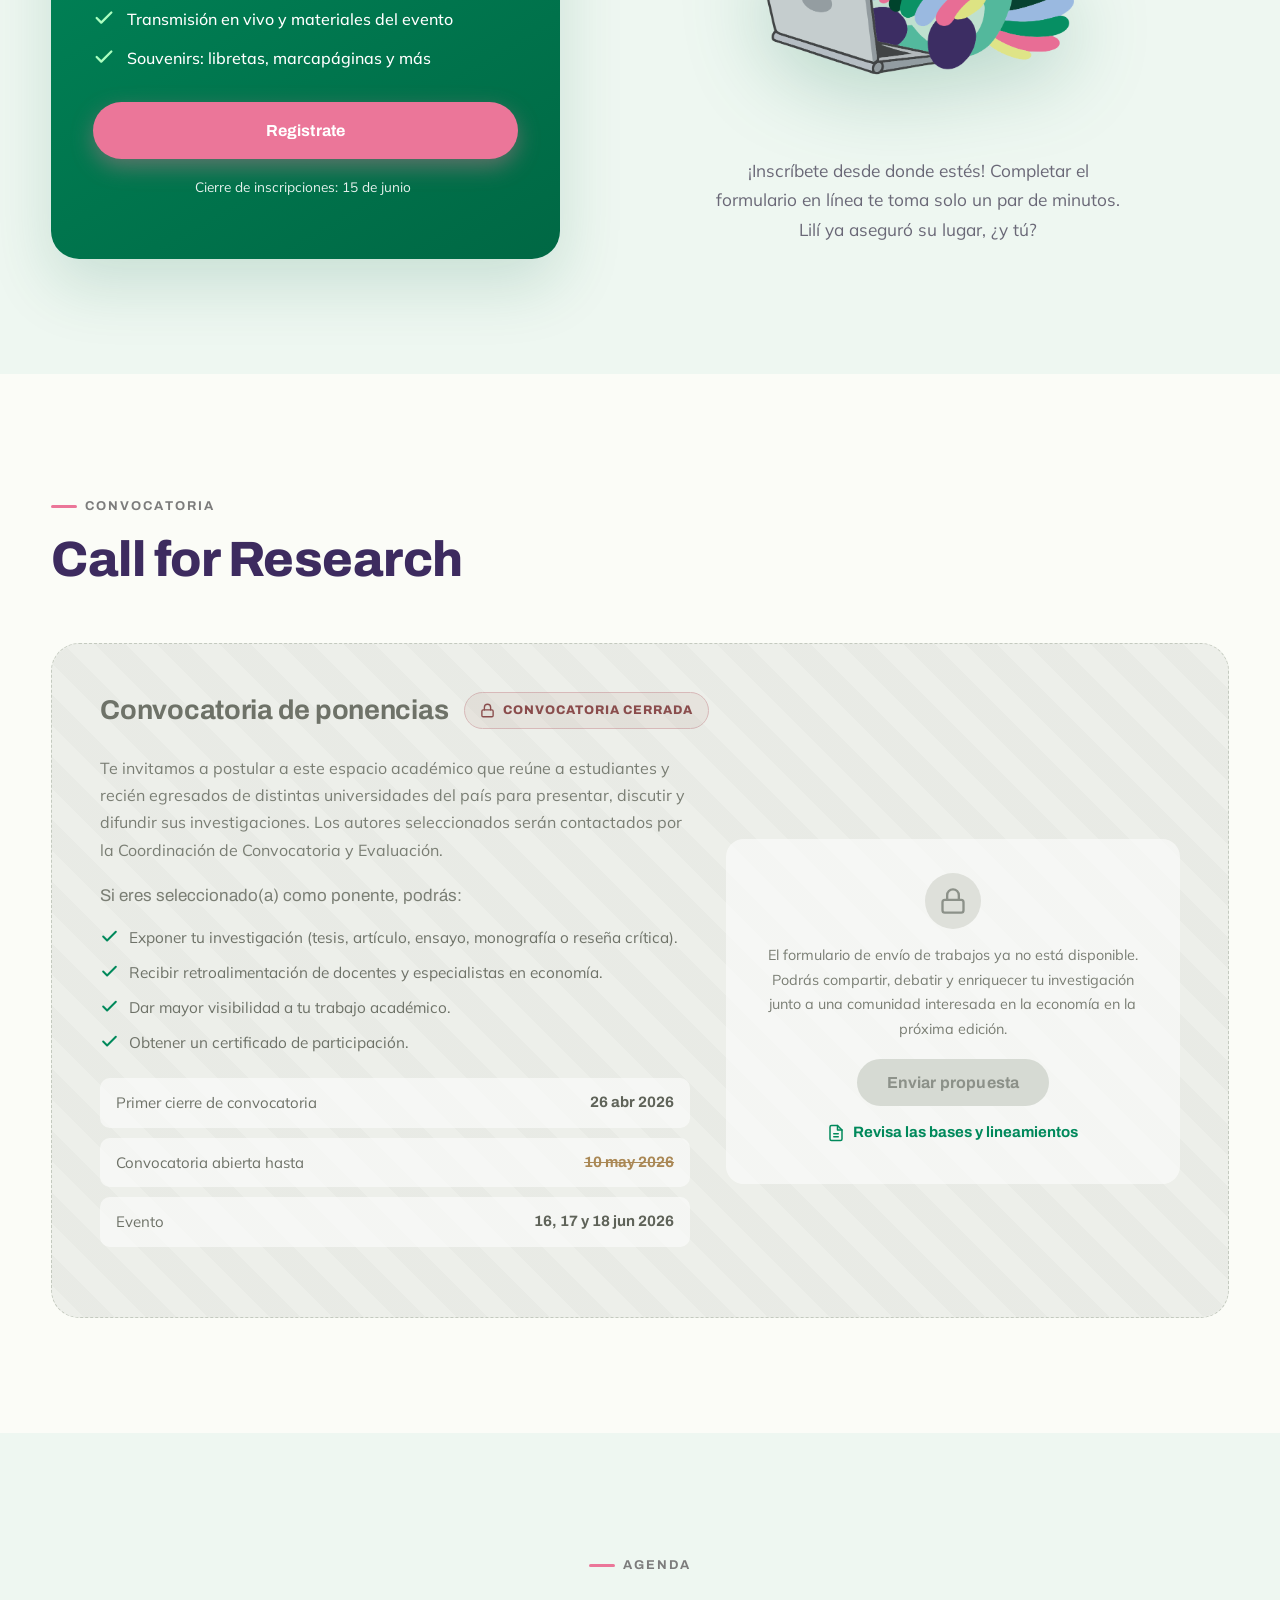
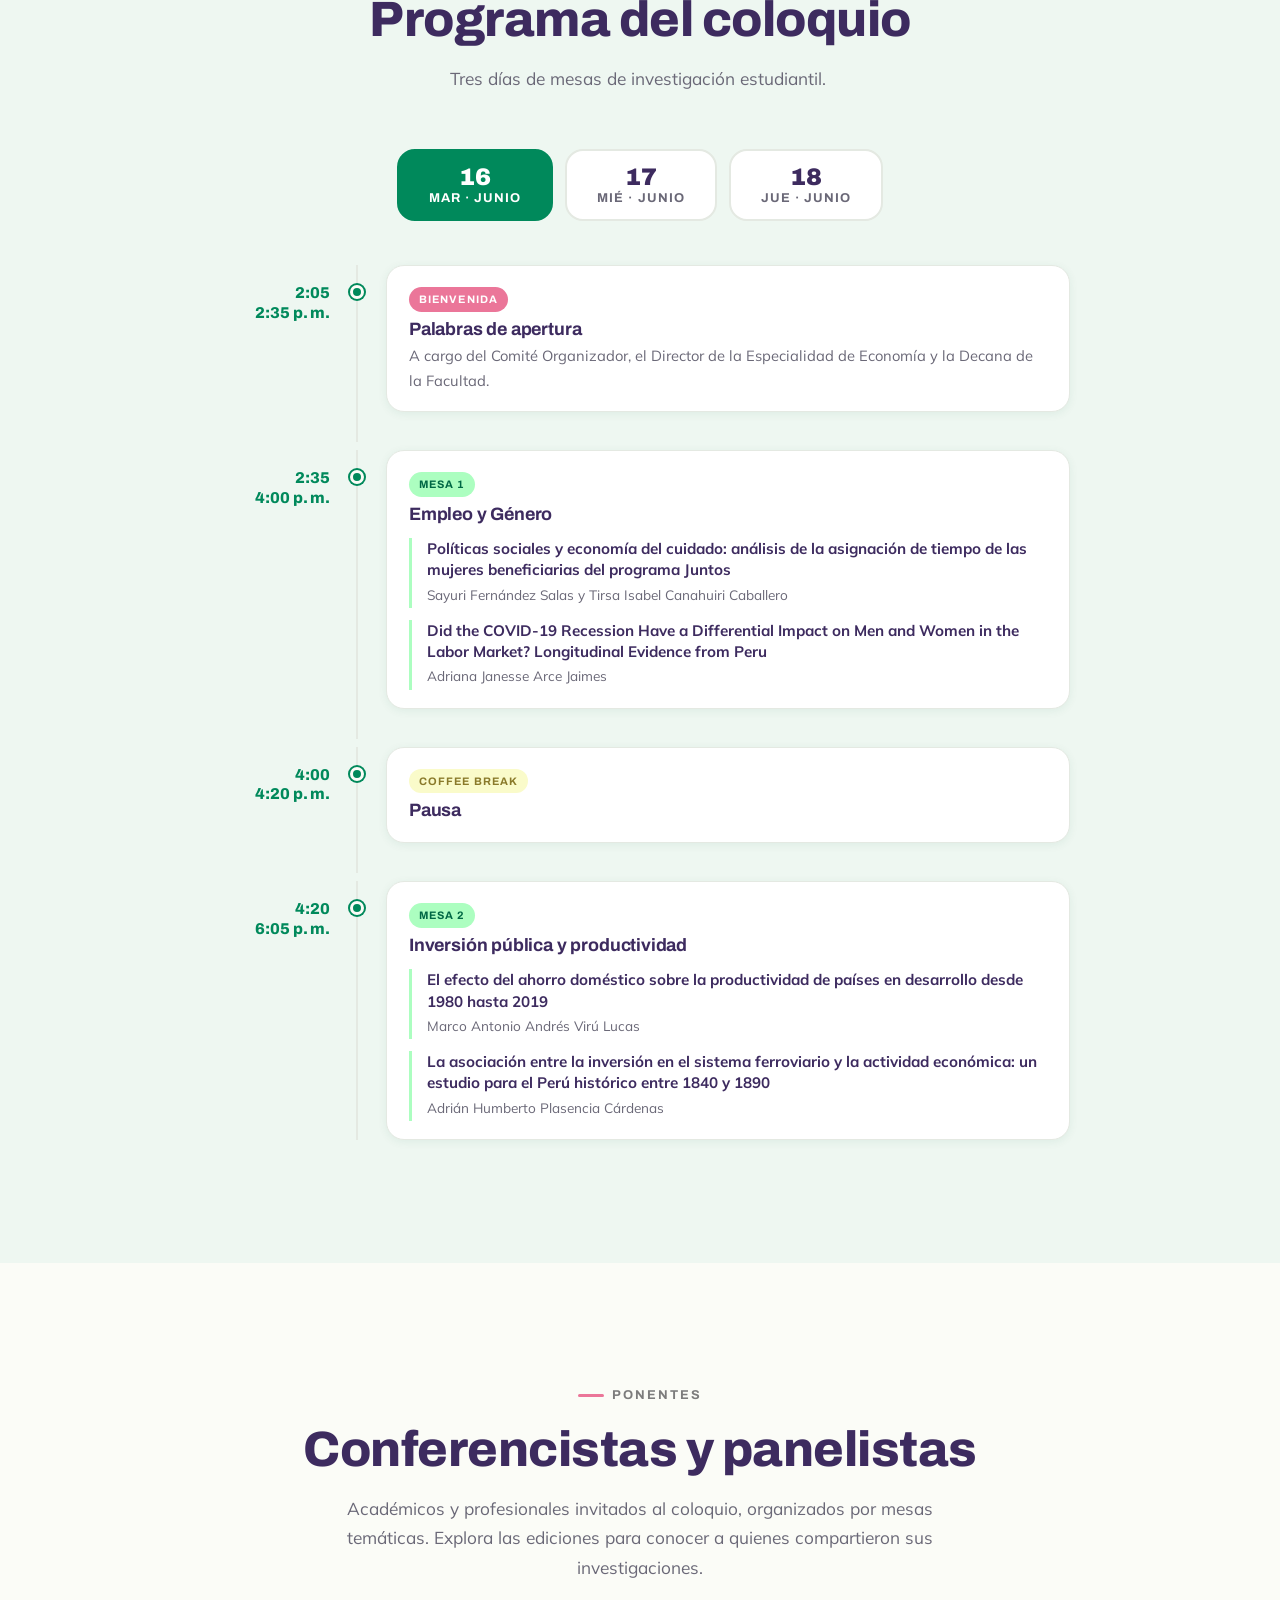
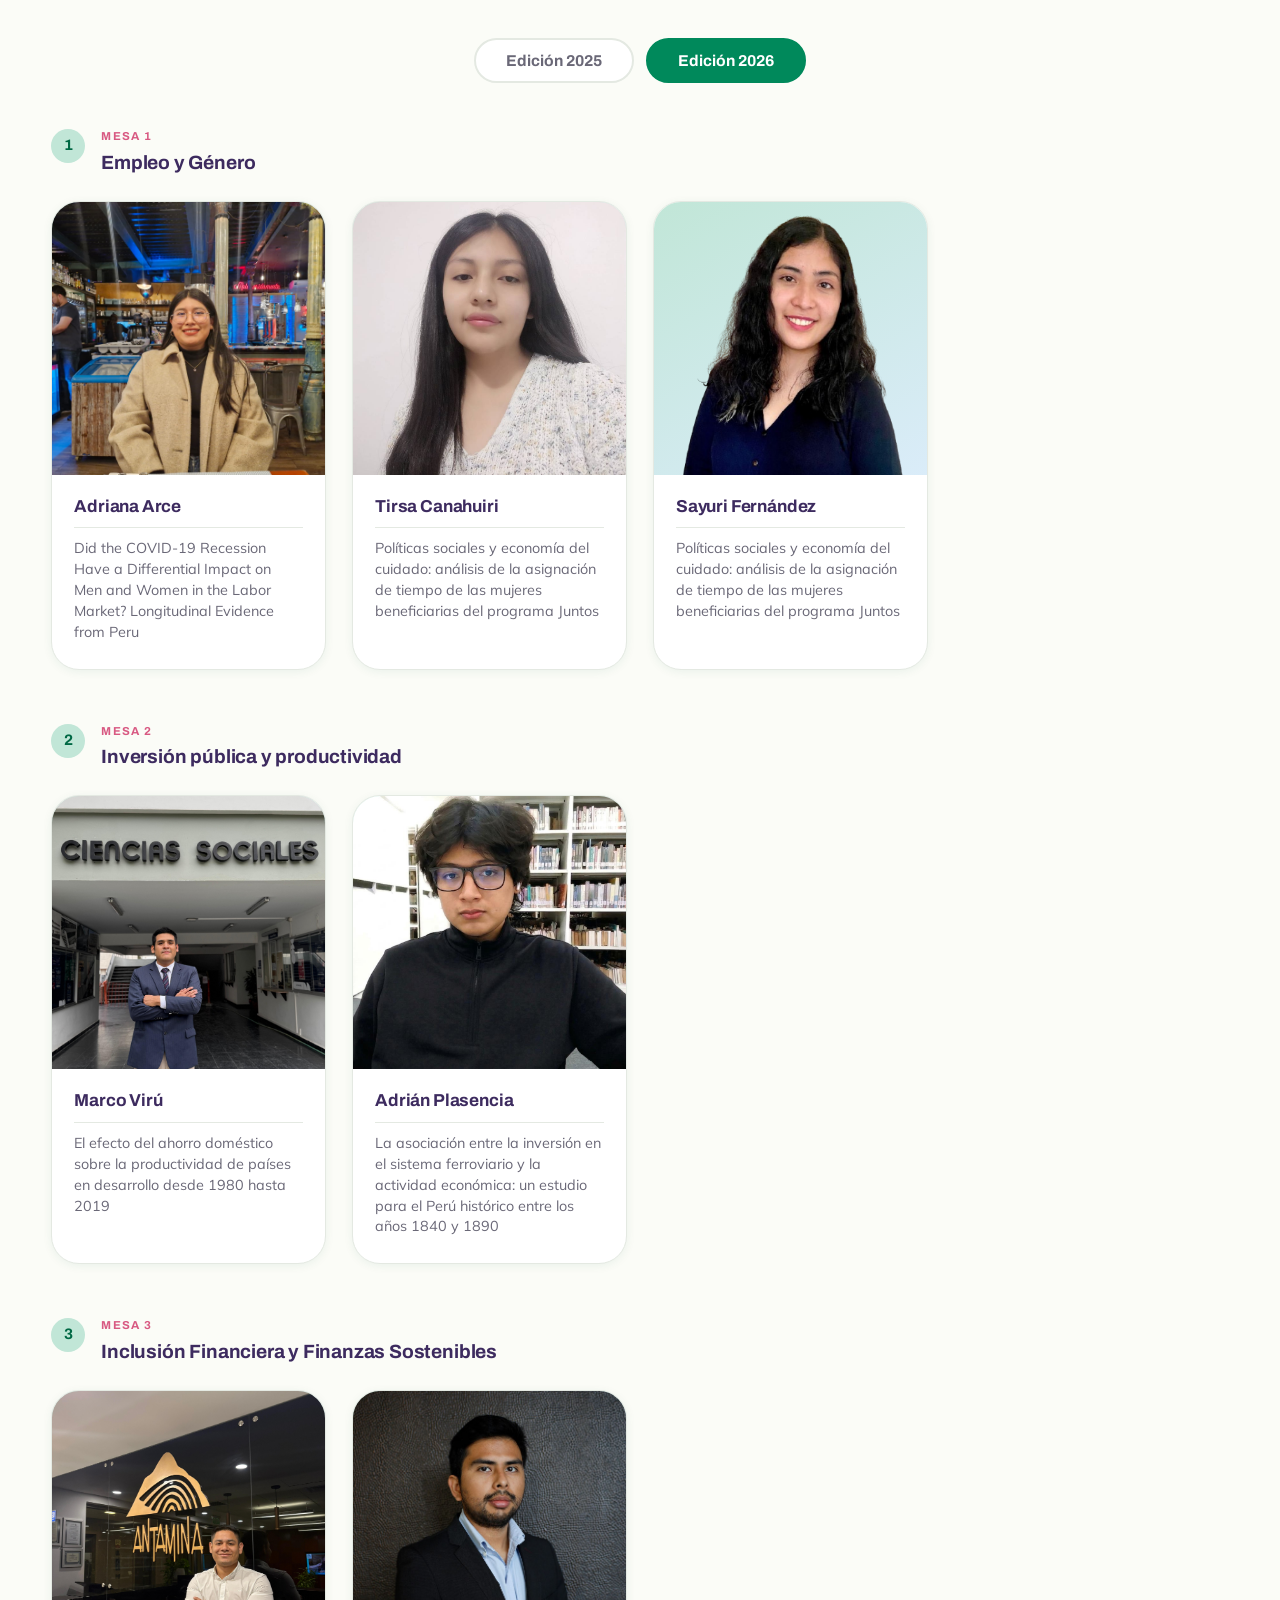
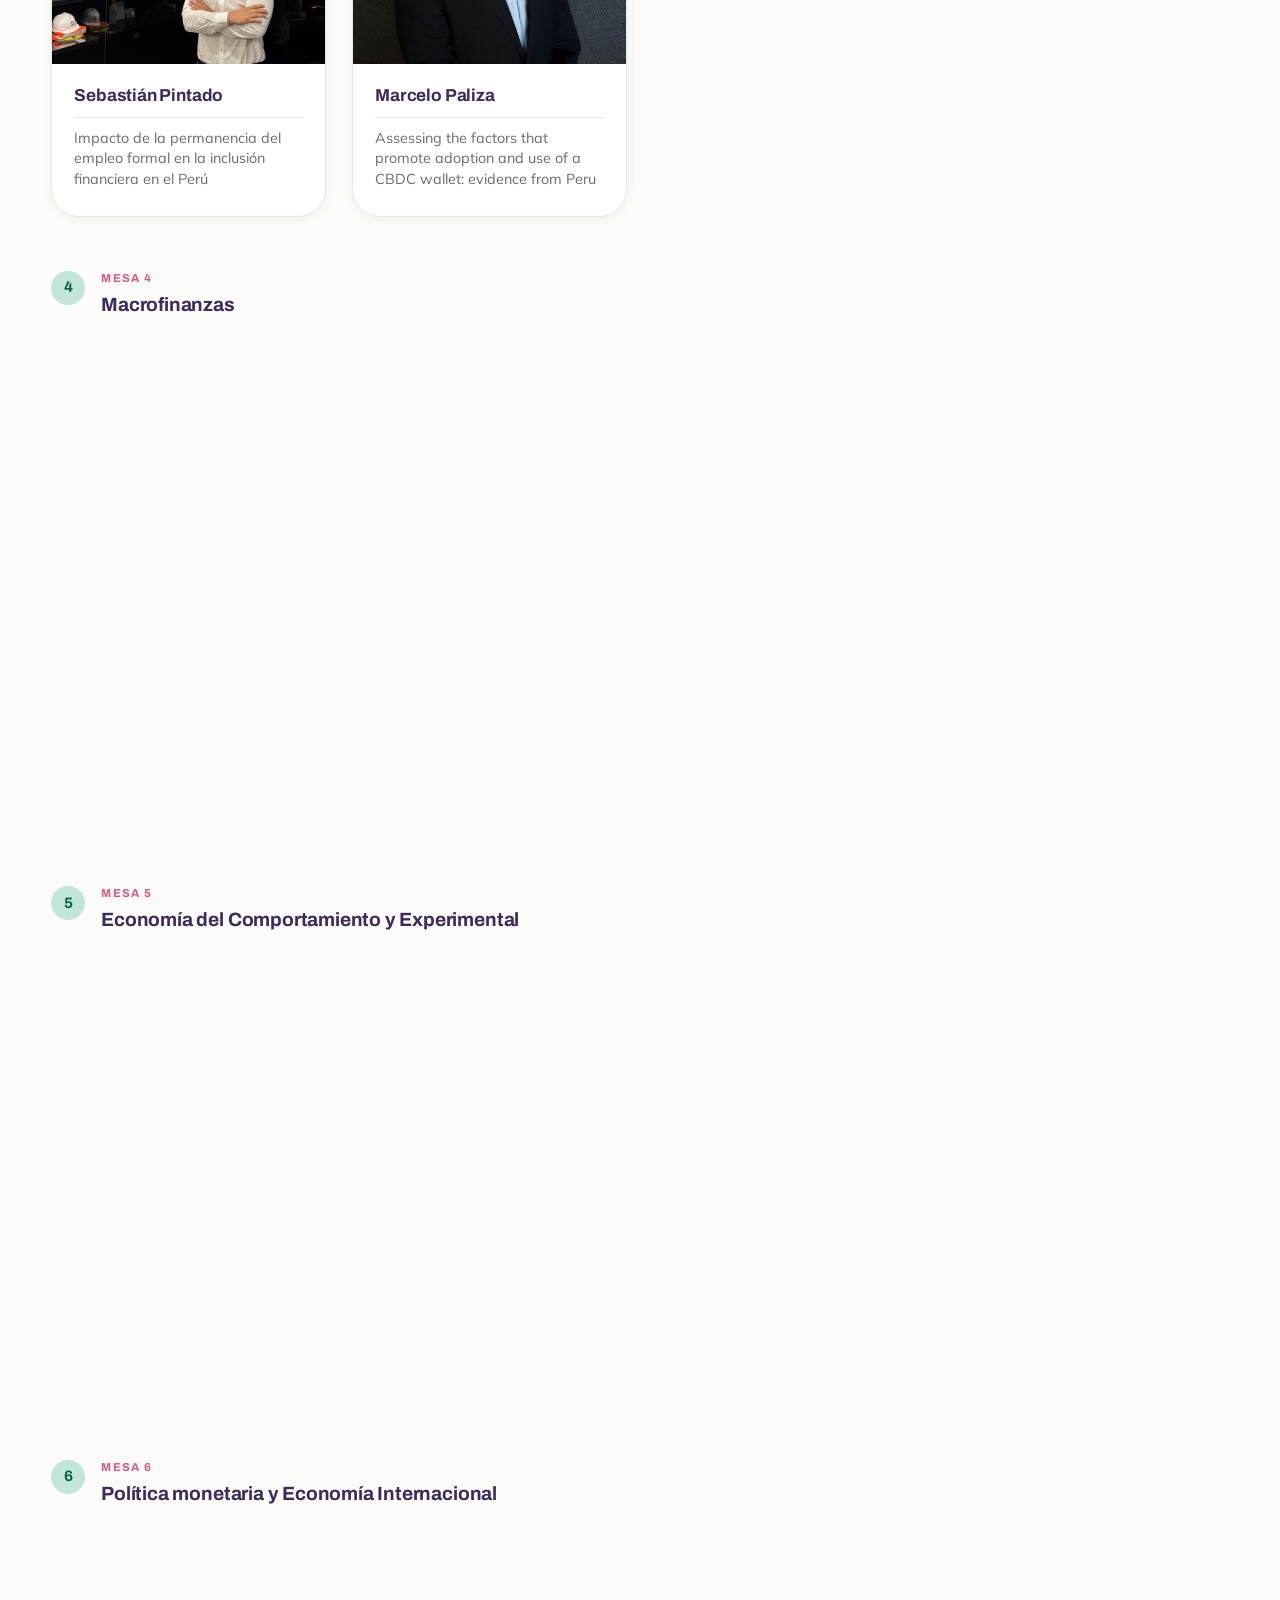
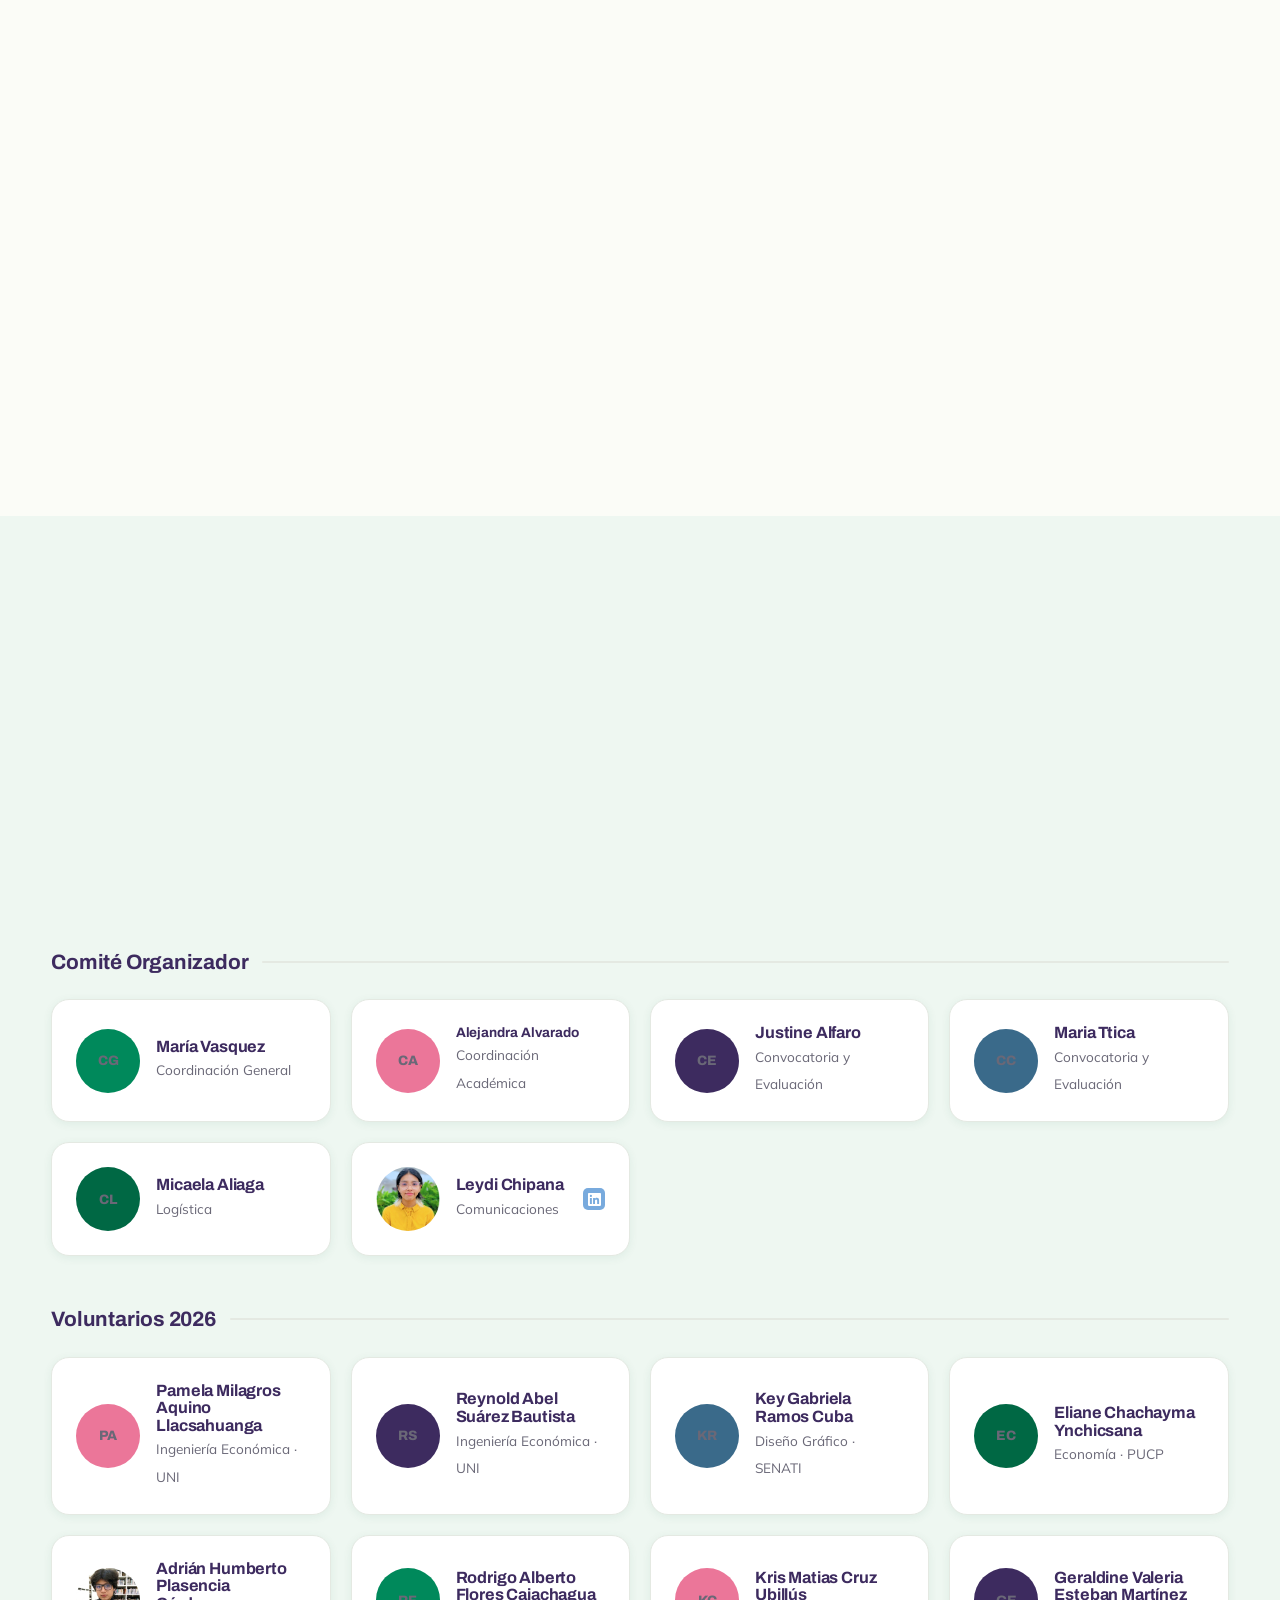
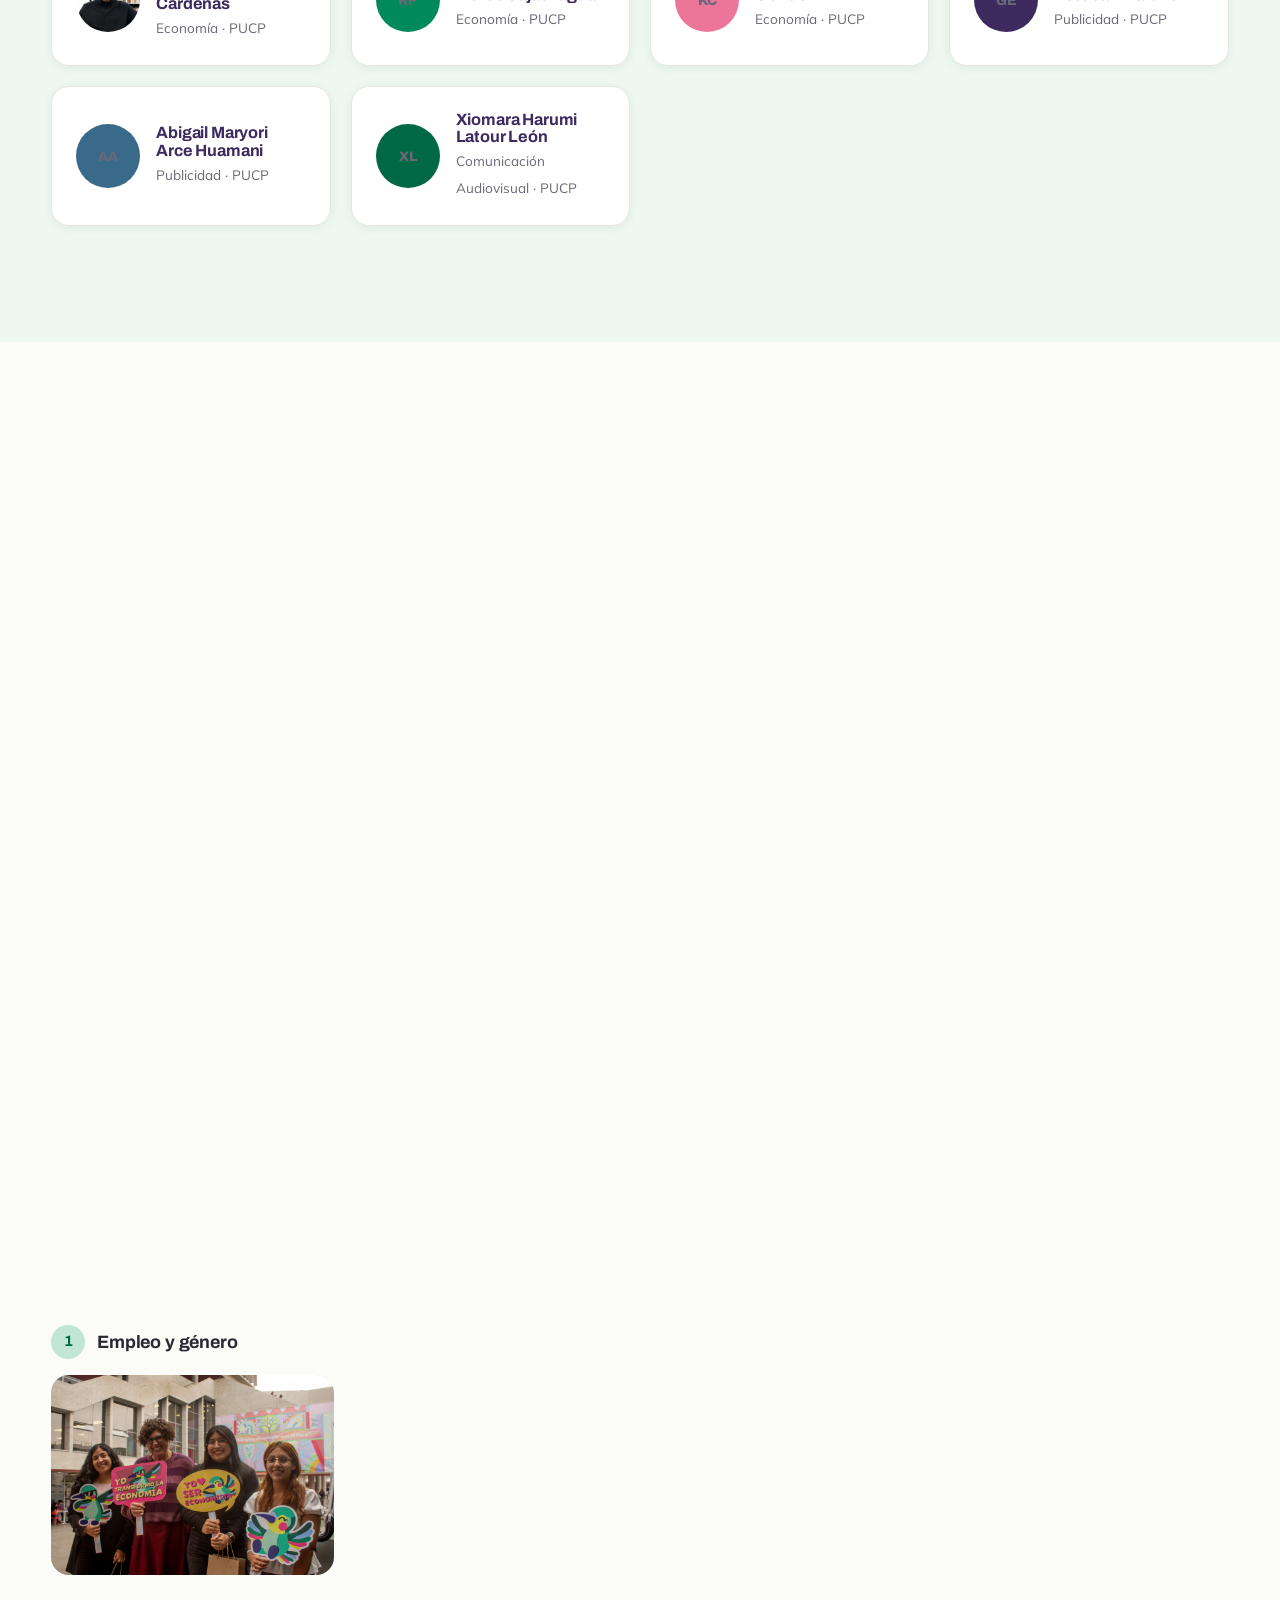
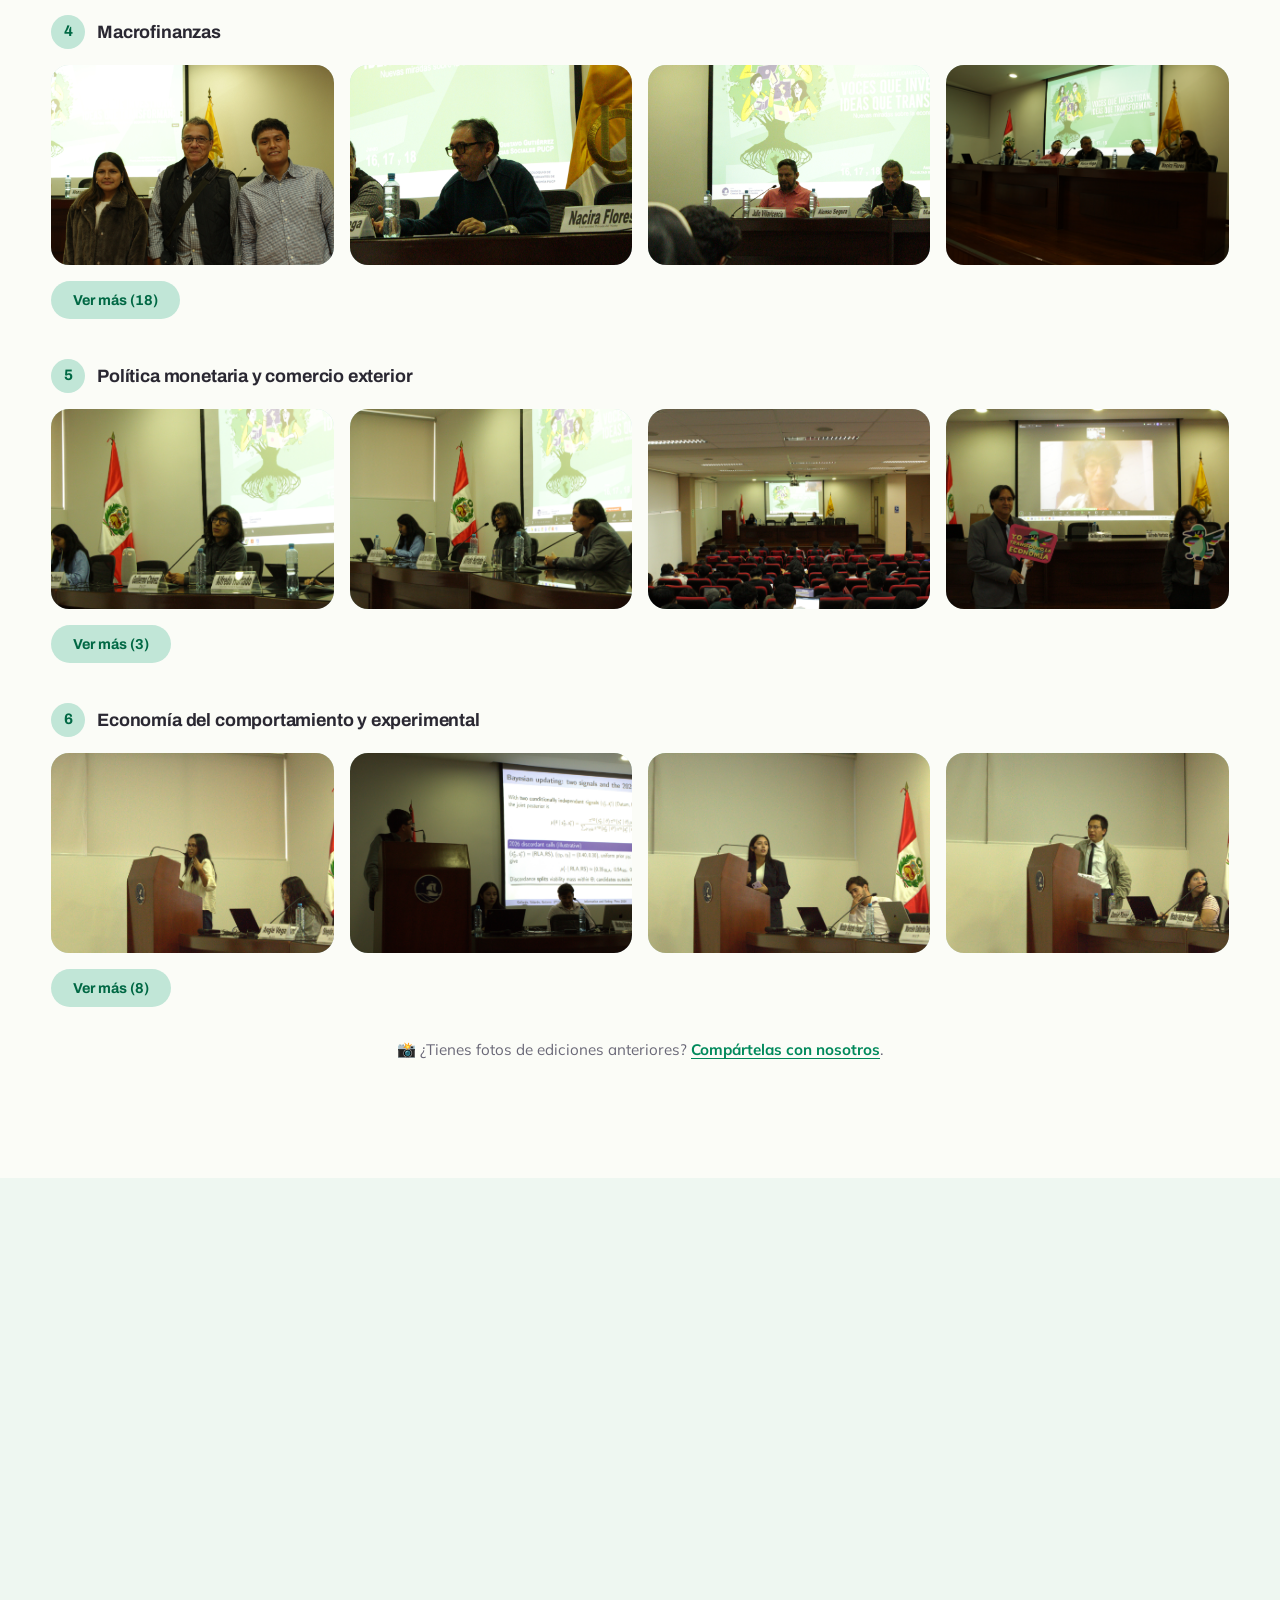
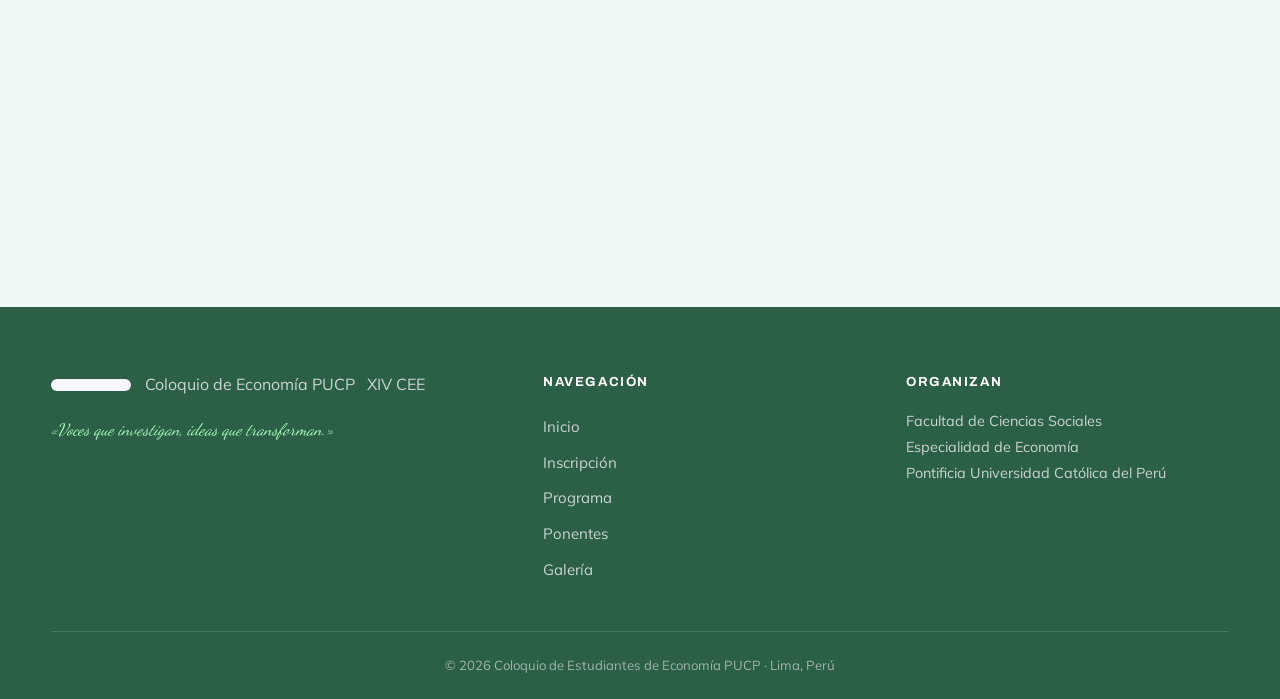
==== commit dd24d190: "Actualizar contenido de la página web - nuevas imágenes y archivos Co-Authored-By: Claude Sonnet 4.6" ====
--- a/index.html
+++ b/index.html
@@ -5,6 +5,8 @@
   <meta charset="UTF-8" />
   <meta name="viewport" content="width=device-width, initial-scale=1.0" />
   <title>XIV Coloquio de Estudiantes de Economía PUCP · 2026</title>
+  <link rel="icon" type="image/png" href="assets/favicon-coloquio.png" />
+  <link rel="apple-touch-icon" href="assets/favicon-coloquio.png" />
   <meta name="description"
     content="XIV Coloquio de Estudiantes de Economía de la PUCP — 16, 17 y 18 de junio de 2026. «Voces que investigan, ideas que transforman.» Inscripciones abiertas." />
 
@@ -1338,6 +1340,60 @@
 
     .gallery-note { text-align: center; margin-top: 30px; color: var(--text-muted); font-size: .95rem; }
     .gallery-note a { color: var(--verde); font-weight: 700; text-decoration: underline; text-underline-offset: 3px; }
+
+    /* ---- Memorias: edición + subsecciones por mesa ---- */
+    .edition-block { margin-top: 64px; }
+    .edition-block:first-of-type { margin-top: 40px; }
+    .edition-head {
+      display: flex; align-items: center; gap: 14px;
+      padding-bottom: 16px; margin-bottom: 8px;
+      border-bottom: 1px solid var(--line);
+    }
+    .edition-head .ed-tag {
+      flex-shrink: 0;
+      font-family: var(--font-display); font-weight: 700;
+      font-size: .8rem; letter-spacing: .04em;
+      color: #fff; background: var(--verde);
+      padding: 6px 14px; border-radius: var(--r-pill);
+    }
+    .edition-head h3 {
+      font-family: var(--font-display); font-weight: 700;
+      font-size: 1.5rem; color: var(--text); margin: 0;
+    }
+    .mesa-block { margin-top: 40px; }
+    .mesa-head { display: flex; align-items: center; gap: 12px; margin-bottom: 16px; }
+    .mesa-num {
+      flex-shrink: 0;
+      display: grid; place-items: center;
+      width: 34px; height: 34px; border-radius: 50%;
+      background: var(--verde-claro); color: var(--verde-osc);
+      font-family: var(--font-display); font-weight: 700; font-size: .95rem;
+    }
+    .mesa-title {
+      font-family: var(--font-display); font-weight: 700;
+      font-size: 1.12rem; color: var(--text); margin: 0; line-height: 1.25;
+    }
+    .mesa-grid { grid-auto-rows: 200px; }
+    .mesa-grid .g-item { grid-row: auto; grid-column: auto; }
+    .mesa-grid .g-item.is-hidden { display: none; }
+    .mesa-more {
+      margin-top: 16px;
+      display: inline-flex; align-items: center; gap: 8px;
+      font-family: var(--font-display); font-weight: 700; font-size: .9rem;
+      color: var(--verde-osc); background: var(--verde-claro);
+      border: none; border-radius: var(--r-pill);
+      padding: 11px 22px; cursor: pointer;
+      transition: background var(--t), transform var(--t);
+    }
+    .mesa-more:hover { background: var(--verde-menta); transform: translateY(-2px); }
+    .mesa-more:active { transform: translateY(0); }
+    .memorias-empty {
+      text-align: center; color: var(--text-muted);
+      font-size: .95rem; padding: 24px 0;
+    }
+    @media (max-width: 720px) {
+      .mesa-grid { grid-auto-rows: 150px; }
+    }
 
     .lightbox {
       position: fixed;
@@ -2068,7 +2124,6 @@
           <div class="speakers-grid">
             <div class="speaker reveal"><div class="speaker-photo"><img src="assets/sebastian-pintado.jpeg" alt="Sebastián Pintado" loading="lazy" /></div><div class="speaker-info"><h4>Sebastián Pintado</h4><p class="speaker-paper">Impacto de la permanencia del empleo formal en la inclusión financiera en el Perú</p></div></div>
             <div class="speaker reveal"><div class="speaker-photo"><img src="assets/marcelo-paliza.jpeg" alt="Marcelo Paliza" loading="lazy" /></div><div class="speaker-info"><h4>Marcelo Paliza</h4><p class="speaker-paper">Assessing the factors that promote adoption and use of a CBDC wallet: evidence from Peru</p></div></div>
-            <div class="speaker reveal"><div class="speaker-photo"><svg viewBox="0 0 24 24" fill="none" stroke="currentColor" stroke-width="1.5" stroke-linecap="round" stroke-linejoin="round"><circle cx="12" cy="8" r="4"/><path d="M4 21a8 8 0 0 1 16 0"/></svg></div><div class="speaker-info"><h4>Rafaela Andrade</h4><p class="speaker-paper">Instrumentos financieros verdes y su contribución a la mitigación de gases de efecto invernadero en el Perú (2014-2021)</p></div></div>
           </div>
         </div>
 
@@ -2091,8 +2146,7 @@
           <div class="speakers-grid">
             <div class="speaker reveal"><div class="speaker-photo"><img src="assets/daniel-flores.jpeg" alt="Daniel Flores" loading="lazy" /></div><div class="speaker-info"><h4>Daniel Flores</h4><p class="speaker-paper">La percepción de la desigualdad y determinantes de las preferencias por la redistribución en Latinoamérica</p></div></div>
             <div class="speaker reveal"><div class="speaker-photo"><img src="assets/gutarra-gallardo-velarde.jpeg" alt="Cristina Gutarra, Marcelo Gallardo y Nicolás Velarde" loading="lazy" /></div><div class="speaker-info"><h4>Cristina Gutarra · Marcelo Gallardo · Nicolás Velarde</h4><p class="speaker-paper">Information and Voting: Evidence from Peru's 2026 Presidential Election</p></div></div>
-            <div class="speaker reveal"><div class="speaker-photo"><svg viewBox="0 0 24 24" fill="none" stroke="currentColor" stroke-width="1.5" stroke-linecap="round" stroke-linejoin="round"><circle cx="12" cy="8" r="4"/><path d="M4 21a8 8 0 0 1 16 0"/></svg></div><div class="speaker-info"><h4>Angie Vega</h4><p class="speaker-paper">Diseño de decisiones y donación de órganos: evidencia experimental sobre la opción por defecto en el Perú</p></div></div>
-            <div class="speaker reveal"><div class="speaker-photo"><svg viewBox="0 0 24 24" fill="none" stroke="currentColor" stroke-width="1.5" stroke-linecap="round" stroke-linejoin="round"><circle cx="12" cy="8" r="4"/><path d="M4 21a8 8 0 0 1 16 0"/></svg></div><div class="speaker-info"><h4>Sheyla Bautista</h4><p class="speaker-paper">Diseño de decisiones y donación de órganos: evidencia experimental sobre la opción por defecto en el Perú</p></div></div>
+            <div class="speaker reveal"><div class="speaker-photo"><img src="assets/angie-vega-sheyla-bautista.jpg" alt="Angie Vega y Sheyla Bautista" loading="lazy" /></div><div class="speaker-info"><h4>Angie Vega · Sheyla Bautista</h4><p class="speaker-paper">Diseño de decisiones y donación de órganos: evidencia experimental sobre la opción por defecto en el Perú</p></div></div>
           </div>
         </div>
 
@@ -2102,8 +2156,8 @@
             <div class="pm-titles"><span class="pm-eyebrow">Mesa 6</span><h3>Política monetaria y Economía Internacional</h3></div>
           </div>
           <div class="speakers-grid">
-            <div class="speaker reveal"><div class="speaker-photo"><svg viewBox="0 0 24 24" fill="none" stroke="currentColor" stroke-width="1.5" stroke-linecap="round" stroke-linejoin="round"><circle cx="12" cy="8" r="4"/><path d="M4 21a8 8 0 0 1 16 0"/></svg></div><div class="speaker-info"><h4>Guillermo Chávez</h4><p class="speaker-paper">Consecuencias de los cambios de las relaciones comerciales energéticas rusas</p></div></div>
-            <div class="speaker reveal"><div class="speaker-photo"><svg viewBox="0 0 24 24" fill="none" stroke="currentColor" stroke-width="1.5" stroke-linecap="round" stroke-linejoin="round"><circle cx="12" cy="8" r="4"/><path d="M4 21a8 8 0 0 1 16 0"/></svg></div><div class="speaker-info"><h4>Herick Pacheco</h4><p class="speaker-paper">Weaponización monetaria y dependencia en el Perú: estabilidad aparente y recomposición entrópica bajo guerras globales</p></div></div>
+            <div class="speaker reveal"><div class="speaker-photo"><img src="assets/guillermo-chavez.jpeg" alt="Guillermo Chávez" loading="lazy" /></div><div class="speaker-info"><h4>Guillermo Chávez</h4><p class="speaker-paper">Consecuencias de los cambios de las relaciones comerciales energéticas rusas</p></div></div>
+            <div class="speaker reveal"><div class="speaker-photo"><img src="assets/herick-pacheco.jpg" alt="Herick Pacheco" loading="lazy" /></div><div class="speaker-info"><h4>Herick Pacheco</h4><p class="speaker-paper">Weaponización monetaria y dependencia en el Perú: estabilidad aparente y recomposición entrópica bajo guerras globales</p></div></div>
           </div>
         </div>
 
@@ -2186,11 +2240,28 @@
       </div>
 
       <!-- Las fotos reales reemplazan estos placeholders. data-cap = pie de foto -->
-      <div class="gallery-grid reveal" id="galleryGrid">
-        <div class="g-item wide tall" data-cap="Equipo del Coloquio · Edición XIII"><img src="assets/memoria-1.jpg" alt="Equipo del Coloquio de Economía 2025" loading="lazy" /></div>
-        <div class="g-item tall" data-cap="Afiche oficial · Edición XIII (2025)"><img src="assets/afiche-2025.jpg" alt="Afiche del XIII Coloquio de Estudiantes de Economía PUCP 2025" loading="lazy" /></div>
-        <div class="g-item" data-cap="Presentación de la memoria del coloquio"><img src="assets/memoria-2.jpg" alt="Presentación de la memoria del coloquio 2025" loading="lazy" /></div>
-        <div class="g-item" data-cap="En la Facultad de Ciencias Sociales · PUCP"><img src="assets/memoria-3.jpg" alt="Equipo en la Facultad de Ciencias Sociales de la PUCP" loading="lazy" /></div>
+      <div class="edition-block">
+        <div class="edition-head reveal">
+          <span class="ed-tag">Edición XIII</span>
+          <h3>Coloquio 2025</h3>
+        </div>
+        <div class="gallery-grid reveal" id="galleryGrid" style="margin-top:24px">
+          <div class="g-item wide tall" data-cap="Equipo del Coloquio · Edición XIII"><img src="assets/memoria-1.jpg" alt="Equipo del Coloquio de Economía 2025" loading="lazy" /></div>
+          <div class="g-item tall" data-cap="Afiche oficial · Edición XIII (2025)"><img src="assets/afiche-2025.jpg" alt="Afiche del XIII Coloquio de Estudiantes de Economía PUCP 2025" loading="lazy" /></div>
+          <div class="g-item" data-cap="Presentación de la memoria del coloquio"><img src="assets/memoria-2.jpg" alt="Presentación de la memoria del coloquio 2025" loading="lazy" /></div>
+          <div class="g-item" data-cap="En la Facultad de Ciencias Sociales · PUCP"><img src="assets/memoria-3.jpg" alt="Equipo en la Facultad de Ciencias Sociales de la PUCP" loading="lazy" /></div>
+        </div>
+      </div>
+
+      <!-- Edición 2026: fotos agrupadas por mesa. Se cargan solas desde las carpetas de /assets.
+           Sube las fotos como 1.jpg, 2.jpg, 3.jpg… dentro de cada carpeta de mesa. -->
+      <div class="edition-block">
+        <div class="edition-head reveal">
+          <span class="ed-tag">Edición XIV</span>
+          <h3>Coloquio 2026 · por mesa</h3>
+        </div>
+        <div id="mesas2026"></div>
+        <p class="memorias-empty" id="mesasEmpty">Las fotos de las mesas de 2026 aparecerán aquí en cuanto se suban a las carpetas correspondientes.</p>
       </div>
 
       <p class="gallery-note">📸 ¿Tienes fotos de ediciones anteriores? <a href="#contacto">Compártelas con nosotros</a>.</p>
@@ -2210,7 +2281,7 @@
         <div class="contact-card reveal">
           <span class="contact-ico"><svg viewBox="0 0 24 24" fill="none" stroke="currentColor" stroke-width="2" stroke-linecap="round" stroke-linejoin="round"><rect x="2" y="4" width="20" height="16" rx="2"/><path d="m22 7-10 5L2 7"/></svg></span>
           <h4>Correo</h4>
-          <a href="/cdn-cgi/l/email-protection#a8cbc7c4c7d9ddc1c786cdcbc7c6c7c5c1c9e8d8ddcbd886cdccdd86d8cd"><span class="__cf_email__" data-cfemail="1f7c7073706e6a7670317a7c70717072767e5f6f6a7c6f317a7b6a316f7a">[email&#160;protected]</span></a>
+          <a href="/cdn-cgi/l/email-protection#64070b080b15110d0b4a01070b0a0b090d0524141107144a0100114a1401"><span class="__cf_email__" data-cfemail="60030f0c0f1115090f4e05030f0e0f0d090120101503104e0504154e1005">[email&#160;protected]</span></a>
         </div>
         <div class="contact-card reveal">
           <span class="contact-ico"><svg viewBox="0 0 24 24" fill="none" stroke="currentColor" stroke-width="2" stroke-linecap="round" stroke-linejoin="round"><path d="M20 10c0 6-8 12-8 12s-8-6-8-12a8 8 0 0 1 16 0Z"/><circle cx="12" cy="10" r="3"/></svg></span>
@@ -2400,21 +2471,24 @@
       });
     });
 
-    /* ====== Galería: lightbox simple ====== */
-    const gItems = [...document.querySelectorAll('.g-item')];
+    /* ====== Galería: lightbox con navegación por grupo ====== */
     const lightbox = document.getElementById('lightbox');
     const lbCaption = document.getElementById('lbCaption');
     const lbImage = document.getElementById('lbImage');
+    let lbItems = [];
     let lbIndex = 0;
 
     const showLb = i => {
-      lbIndex = (i + gItems.length) % gItems.length;
-      const im = gItems[lbIndex].querySelector('img');
+      if (!lbItems.length) return;
+      lbIndex = (i + lbItems.length) % lbItems.length;
+      const im = lbItems[lbIndex].querySelector('img');
       if (lbImage && im) { lbImage.src = im.currentSrc || im.src; lbImage.alt = im.alt; }
-      lbCaption.textContent = gItems[lbIndex].dataset.cap || 'Foto del evento';
+      lbCaption.textContent = lbItems[lbIndex].dataset.cap || 'Foto del evento';
     };
-    const openLb = i => {
-      showLb(i);
+    const openLbFor = item => {
+      const grid = item.closest('.gallery-grid');
+      lbItems = grid ? [...grid.querySelectorAll('.g-item')] : [item];
+      showLb(lbItems.indexOf(item));
       lightbox.classList.add('open');
       document.body.style.overflow = 'hidden';
     };
@@ -2423,7 +2497,10 @@
       document.body.style.overflow = '';
     };
 
-    gItems.forEach((it, i) => it.addEventListener('click', () => openLb(i)));
+    document.addEventListener('click', e => {
+      const it = e.target.closest('.g-item');
+      if (it) openLbFor(it);
+    });
     document.getElementById('lbClose').addEventListener('click', closeLb);
     document.getElementById('lbPrev').addEventListener('click', () => showLb(lbIndex - 1));
     document.getElementById('lbNext').addEventListener('click', () => showLb(lbIndex + 1));
@@ -2434,6 +2511,138 @@
       if (e.key === 'ArrowLeft') showLb(lbIndex - 1);
       if (e.key === 'ArrowRight') showLb(lbIndex + 1);
     });
+
+    /* ====== Memorias 2026: carga automática de fotos por mesa ======
+       Las fotos viven en /assets, en una carpeta por mesa con estos nombres exactos.
+       Dentro de cada carpeta nómbralas 1.jpg, 2.jpg, 3.jpg… (también acepta .jpeg/.png).
+       Aparecen solas; no hay que tocar el HTML al subirlas. */
+    (function () {
+      const MESAS = [
+        { n: 1, folder: 'MESA 1 — Empleo y género', title: 'Empleo y género' },
+        { n: 2, folder: 'MESA 2 — Inversión pública y productividad', title: 'Inversión pública y productividad' },
+        { n: 3, folder: 'MESA 3 — Inclusión financiera y finanzas sostenibles', title: 'Inclusión financiera y finanzas sostenibles' },
+        { n: 4, folder: 'MESA 4 — Macrofinanzas', title: 'Macrofinanzas' },
+        { n: 5, folder: 'MESA 5 — Política monetaria y comercio exterior', title: 'Política monetaria y comercio exterior' },
+        { n: 6, folder: 'MESA 6 — Economía del comportamiento y experimental', title: 'Economía del comportamiento y experimental' },
+      ];
+      const EXTS = ['jpg', 'jpeg', 'png', 'JPG'];
+      const MAX = 80;       // máximo de fotos a buscar por mesa
+      const STOP_AFTER = 3; // detener tras N números seguidos sin foto
+
+      const container = document.getElementById('mesas2026');
+      const emptyNote = document.getElementById('mesasEmpty');
+      if (!container) return;
+
+      // Nombres de carpeta admitidos para cada mesa (se usa el primero que tenga fotos).
+      // Genera variantes con/sin tildes y con guión largo (—) o normal (-),
+      // además del respaldo corto "MESA N", por si el sistema altera los nombres al subir.
+      const stripAccents = s => s.normalize('NFD').replace(/[\u0300-\u036f]/g, '');
+      function candidateFolders(mesa) {
+        const base = 'MESA ' + mesa.n;
+        const out = new Set();
+        for (const t of [mesa.title, stripAccents(mesa.title)]) {
+          out.add(base + ' — ' + t);
+          out.add(base + ' - ' + t);
+        }
+        out.add(base);
+        out.add('Mesa ' + mesa.n);
+        out.add('mesa-' + mesa.n);
+        return [...out];
+      }
+
+      // Resuelve a la URL válida de assets/<folder>/<n>.<ext> o null si no existe.
+      function findPhoto(folder, n) {
+        return new Promise(resolve => {
+          let i = 0;
+          (function tryExt() {
+            if (i >= EXTS.length) return resolve(null);
+            const src = encodeURI('assets/' + folder + '/' + n + '.' + EXTS[i]);
+            const img = new Image();
+            img.onload = () => resolve(src);
+            img.onerror = () => { i++; tryExt(); };
+            img.src = src;
+          })();
+        });
+      }
+
+      // Encuentra cuál carpeta candidata contiene la foto 1; null si ninguna.
+      async function resolveFolder(mesa) {
+        for (const folder of candidateFolders(mesa)) {
+          if (await findPhoto(folder, 1)) return folder;
+        }
+        return null;
+      }
+
+      async function loadMesa(mesa) {
+        const folder = await resolveFolder(mesa);
+        if (!folder) return false;
+
+        const found = [];
+        let misses = 0, n = 1;
+        while (n <= MAX && misses < STOP_AFTER) {
+          const src = await findPhoto(folder, n);
+          if (src) { found.push({ n, src }); misses = 0; }
+          else misses++;
+          n++;
+        }
+        if (!found.length) return false;
+
+        const block = document.createElement('div');
+        block.className = 'mesa-block';
+        const head = document.createElement('div');
+        head.className = 'mesa-head';
+        head.innerHTML = '<span class="mesa-num">' + mesa.n + '</span><h4 class="mesa-title">' + mesa.title + '</h4>';
+        const grid = document.createElement('div');
+        grid.className = 'gallery-grid mesa-grid';
+        found.forEach(f => {
+          const item = document.createElement('div');
+          item.className = 'g-item';
+          item.dataset.cap = 'Mesa ' + mesa.n + ' · ' + mesa.title;
+          const im = document.createElement('img');
+          im.src = f.src;
+          im.alt = 'Mesa ' + mesa.n + ' (' + mesa.title + ') — foto ' + f.n + ' · Coloquio 2026';
+          im.loading = 'lazy';
+          item.appendChild(im);
+          grid.appendChild(item);
+        });
+        block.appendChild(head);
+        block.appendChild(grid);
+
+        // Mostrar solo 4 fotos; el resto tras un botón "Ver más".
+        const LIMIT = 4;
+        const items = [...grid.children];
+        if (items.length > LIMIT) {
+          const hideExtra = hide => items.forEach((it, idx) => {
+            if (idx >= LIMIT) it.classList.toggle('is-hidden', hide);
+          });
+          hideExtra(true);
+          const hidden = items.length - LIMIT;
+          const btn = document.createElement('button');
+          btn.type = 'button';
+          btn.className = 'mesa-more';
+          btn.textContent = 'Ver más (' + hidden + ')';
+          let open = false;
+          btn.addEventListener('click', () => {
+            open = !open;
+            hideExtra(!open);
+            btn.textContent = open ? 'Ver menos' : 'Ver más (' + hidden + ')';
+          });
+          block.appendChild(btn);
+        }
+
+        container.appendChild(block);
+        return true;
+      }
+
+      (async function () {
+        let any = false;
+        for (const mesa of MESAS) {
+          const ok = await loadMesa(mesa);
+          if (ok && !any) { any = true; if (emptyNote) emptyNote.style.display = 'none'; }
+        }
+        if (emptyNote && !any) emptyNote.style.display = '';
+      })();
+    })();
 
     /* ====== Cuenta regresiva al inicio del coloquio ====== */
     (function () {
